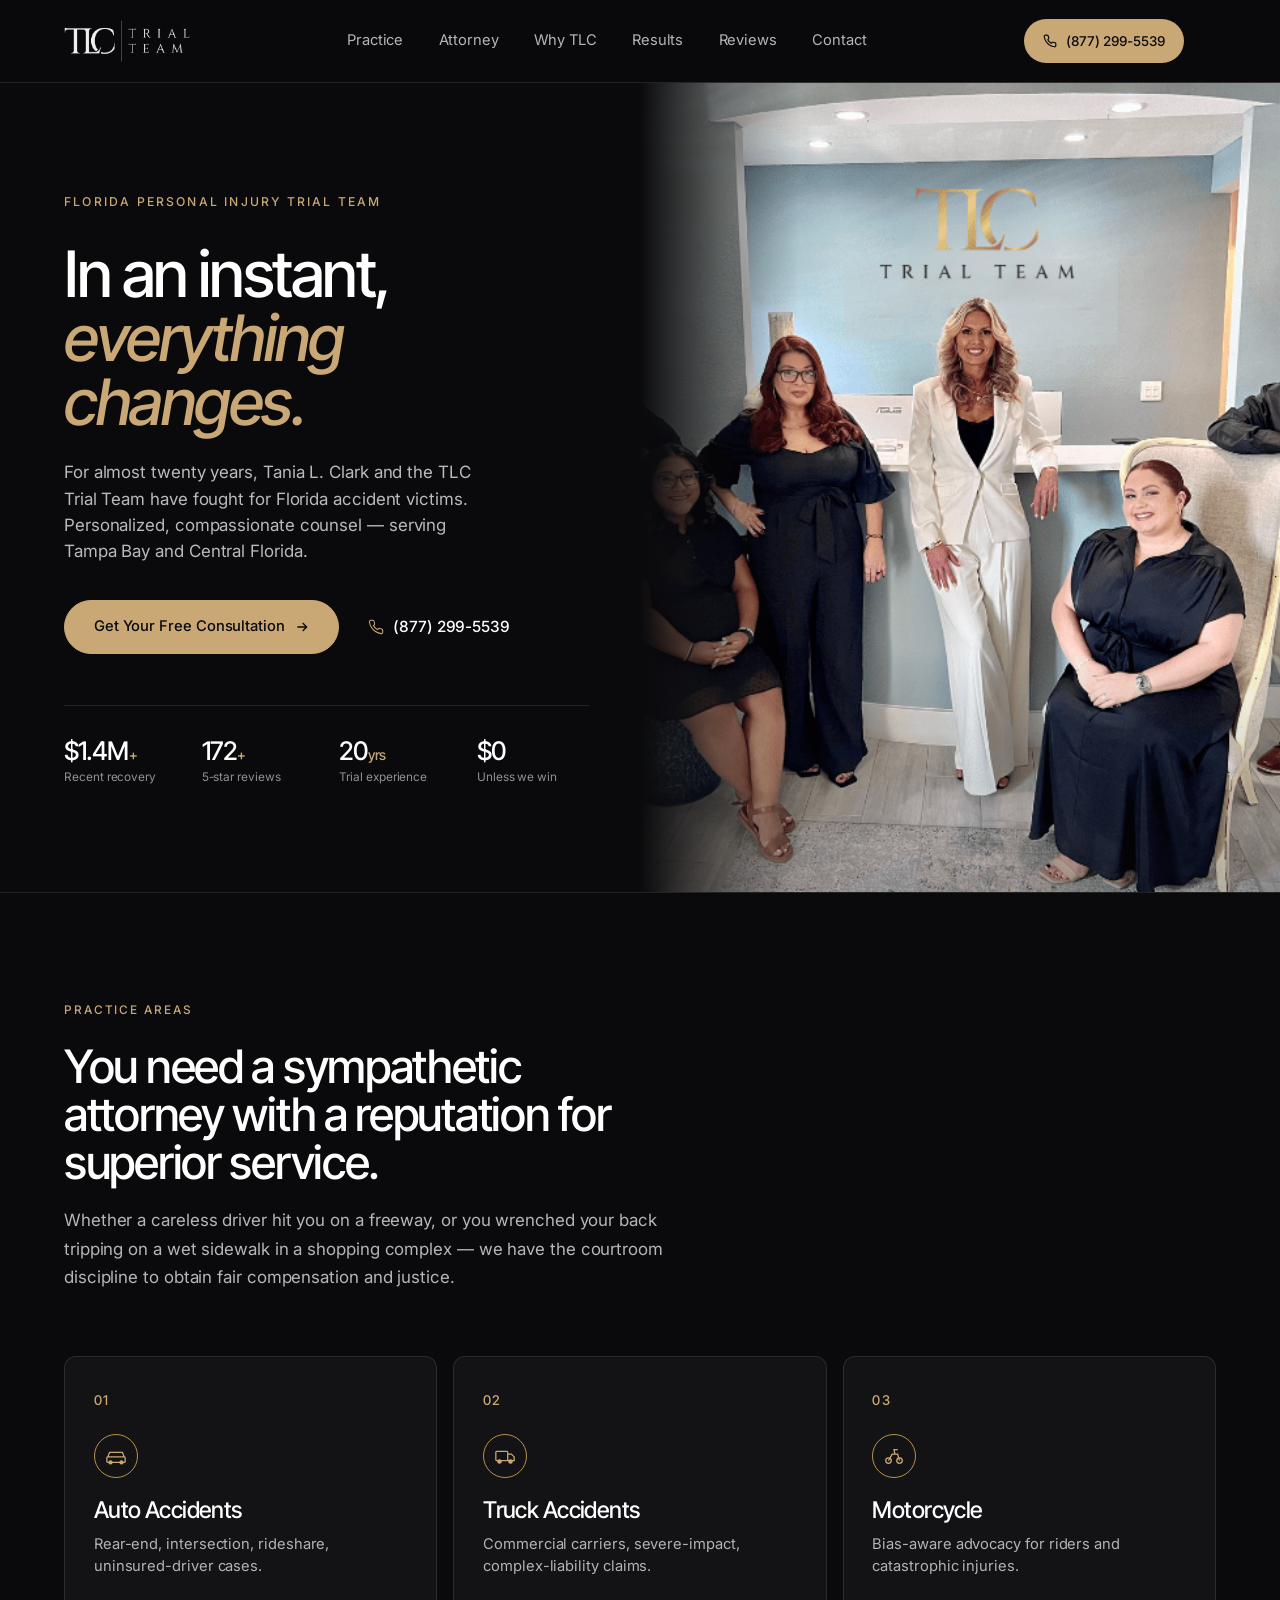
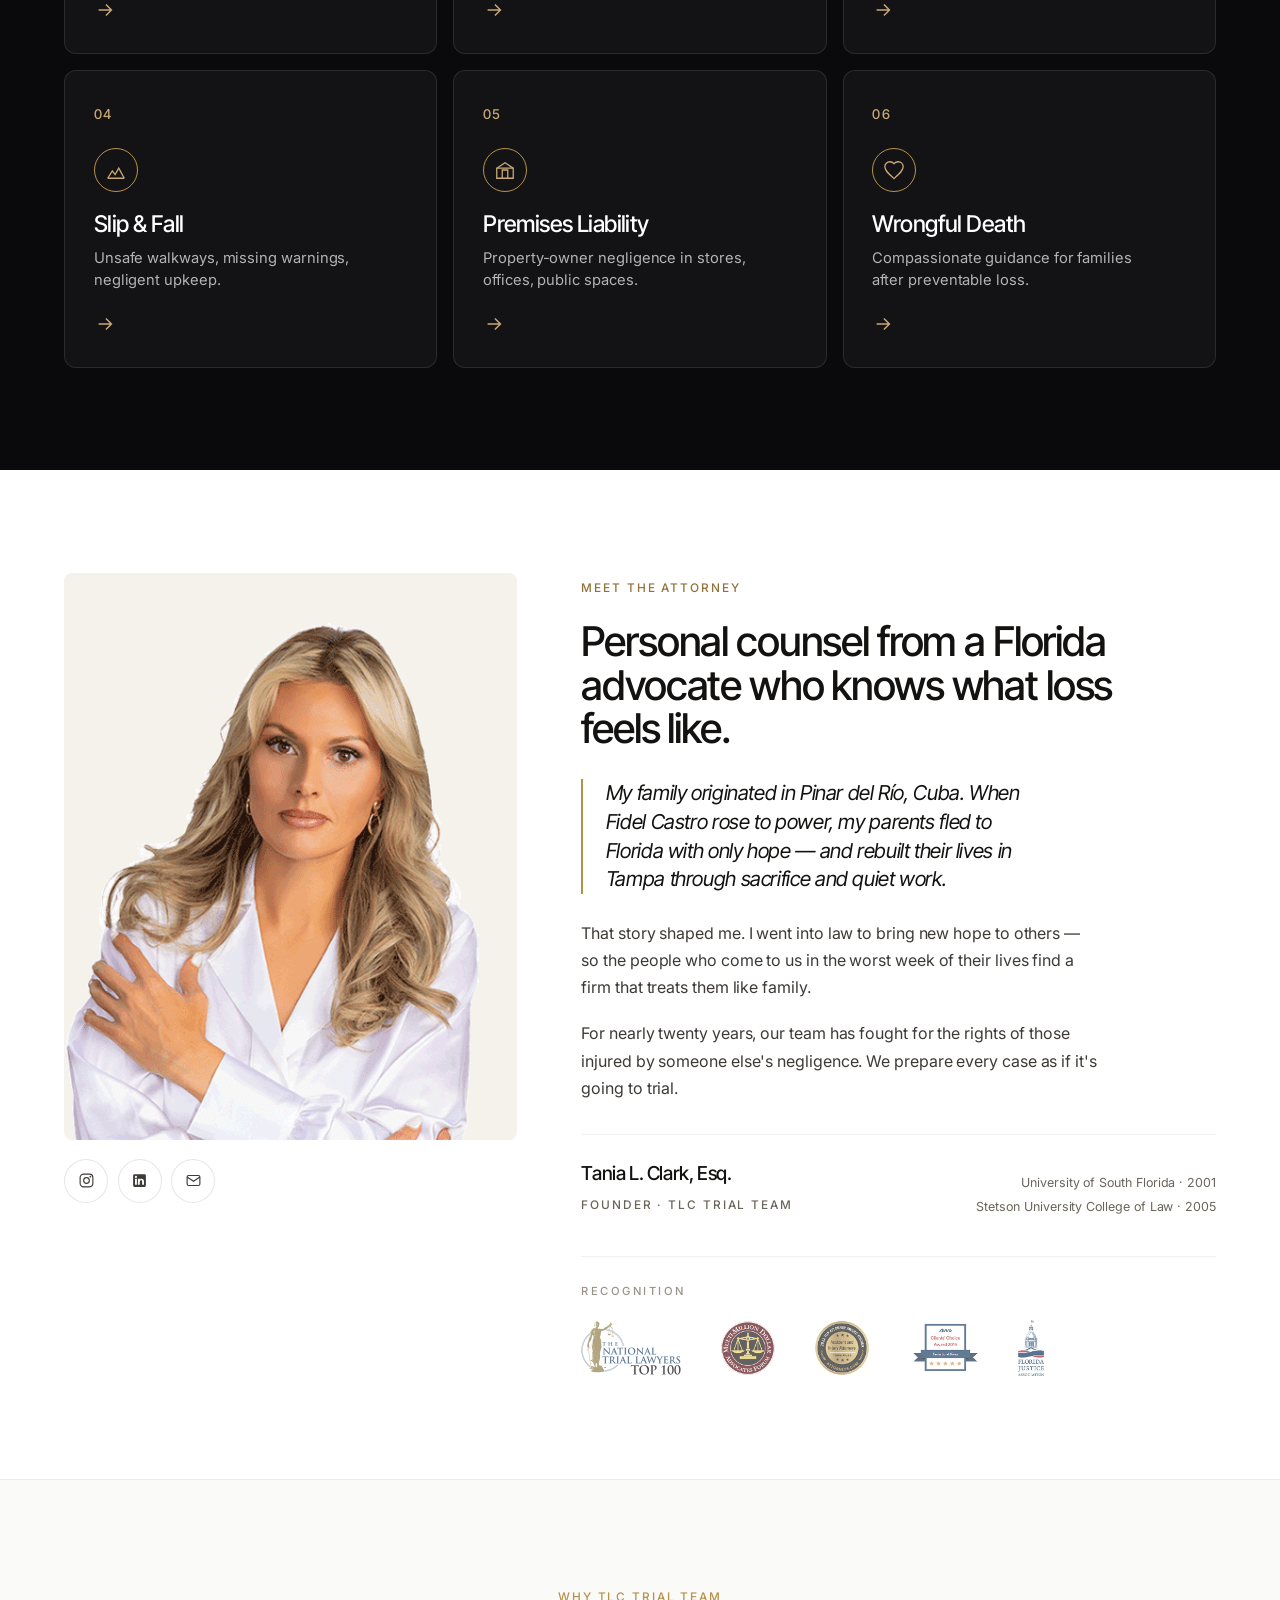
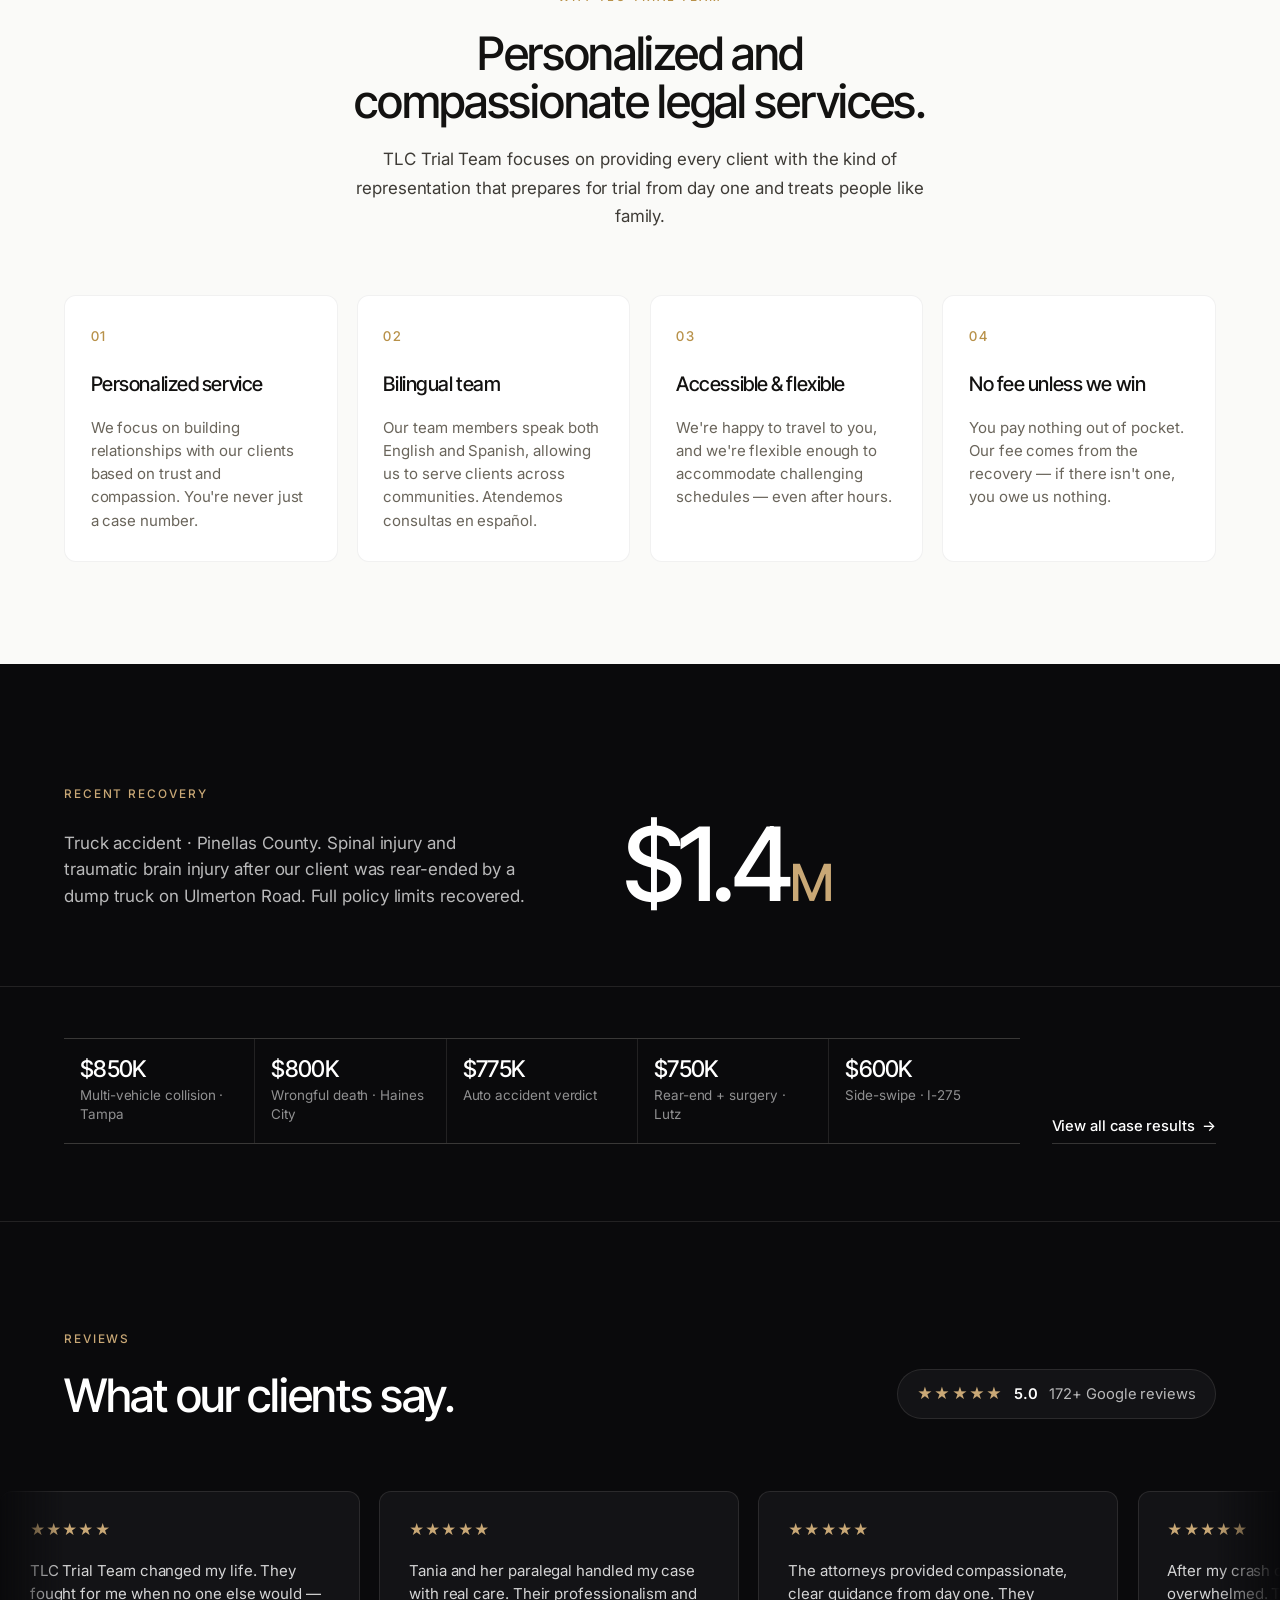
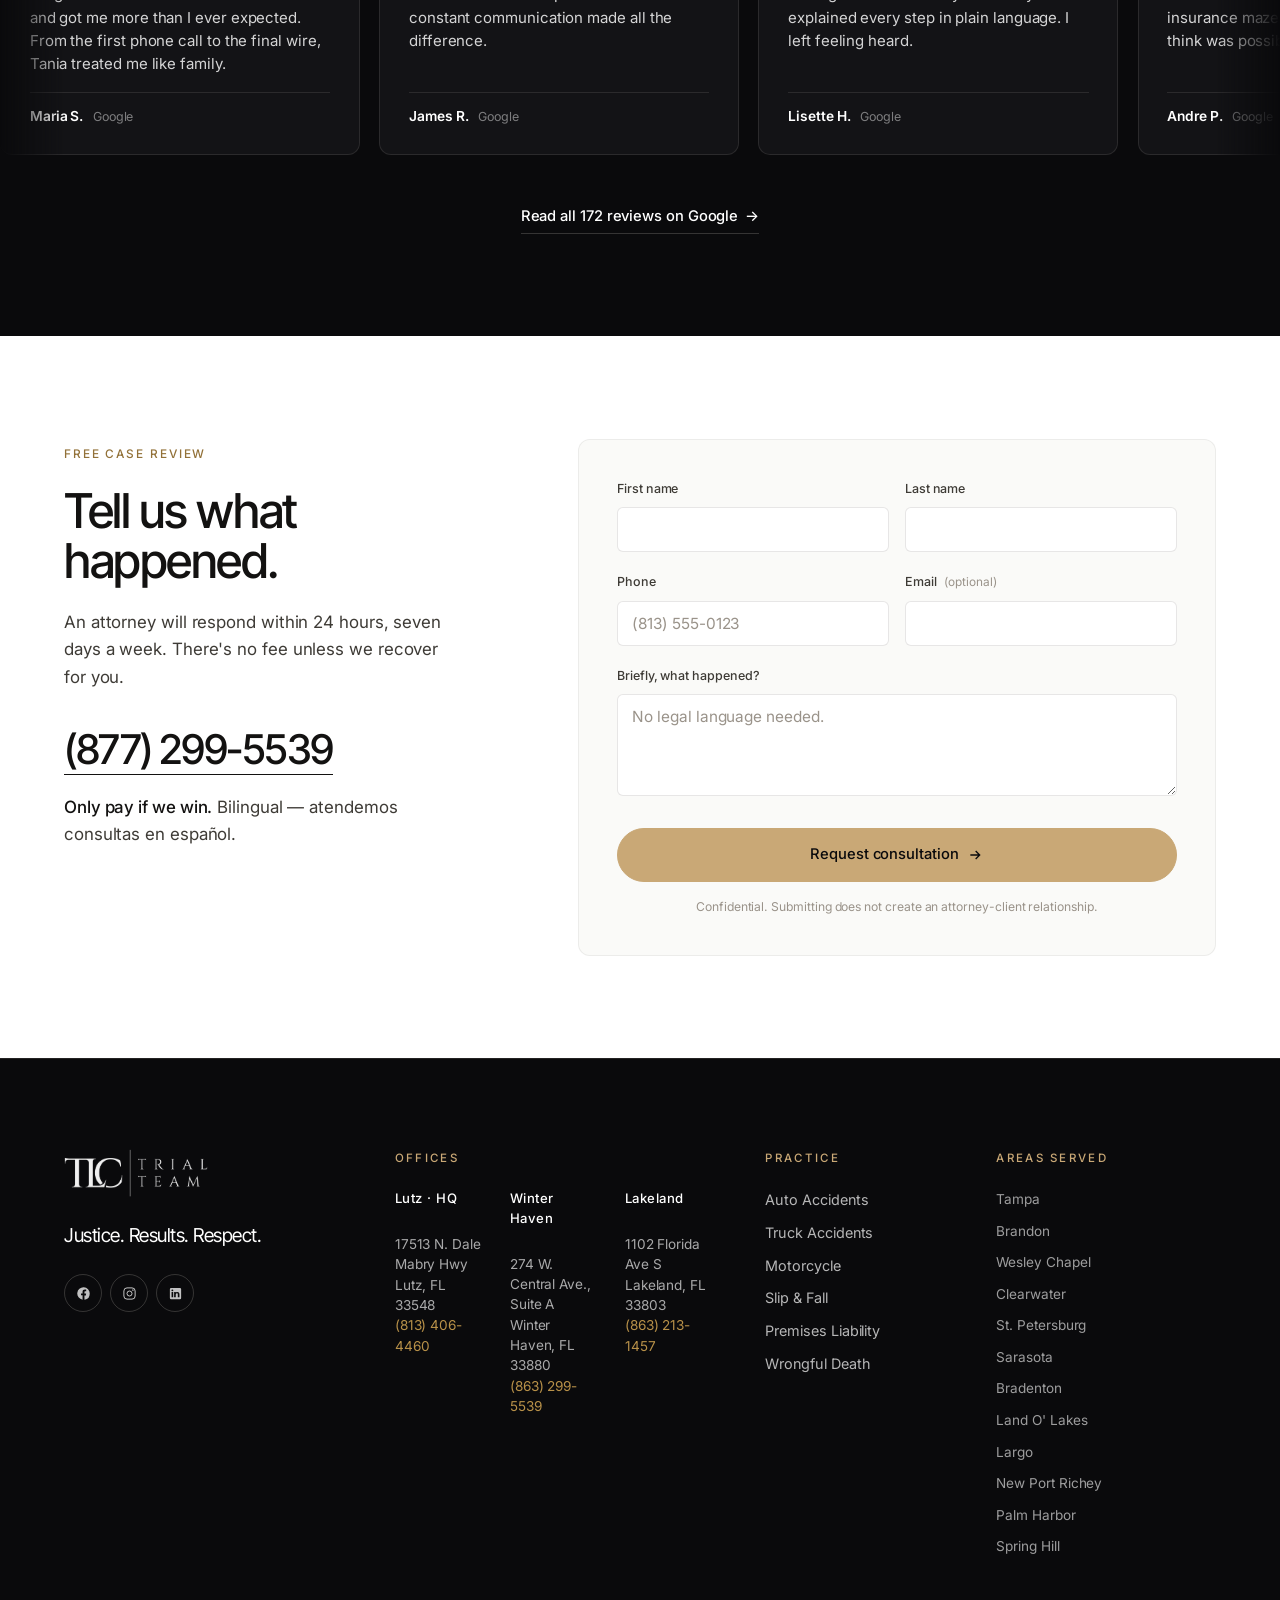
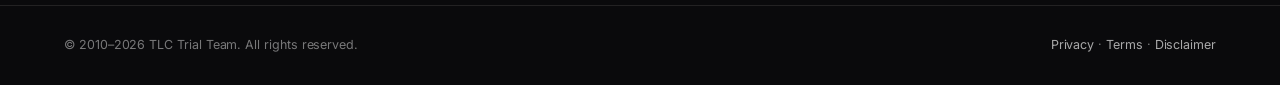
==== index.html @ d5915385 "v22: TLC verbatim copy, new portrait, reordered, white sections, icon-only socials Iteration on v21 " ====
<!DOCTYPE html>
<html lang="en">
<head>
<meta charset="UTF-8">
<meta name="viewport" content="width=device-width, initial-scale=1.0">
<meta name="theme-color" content="#0A0A0C">
<title>TLC Trial Team — Florida Personal Injury Counsel · Tania L. Clark, Esq.</title>
<meta name="description" content="Fighting for Florida accident victims for almost 20 years. Tania L. Clark and the TLC Trial Team — personalized, compassionate counsel. Lutz · Winter Haven · Lakeland. Only pay if we win. (877) 299-5539.">
<link rel="preconnect" href="https://fonts.googleapis.com">
<link rel="preconnect" href="https://fonts.gstatic.com" crossorigin>
<link rel="stylesheet" href="https://fonts.googleapis.com/css2?family=Inter:wght@300;400;500;600;700&family=Inter+Tight:wght@400;500;600;700&display=swap">
<link rel="icon" href="data:image/svg+xml,%3Csvg xmlns='http://www.w3.org/2000/svg' viewBox='0 0 100 100'%3E%3Crect width='100' height='100' fill='%230A0A0C'/%3E%3Ctext x='50' y='66' text-anchor='middle' font-family='Inter Tight, sans-serif' font-size='52' font-weight='600' letter-spacing='-3' fill='%23C9A876'%3ETLC%3C/text%3E%3C/svg%3E">
<link rel="stylesheet" href="assets/css/styles.css?v=22">
</head>
<body>

<!-- ─── HEADER ─── -->
<header class="hdr">
  <div class="wrap hdr-row">
    <a href="#" class="brand" aria-label="TLC Trial Team — home">
      <img src="assets/img/tlc-logo-horz.png" alt="TLC Trial Team">
    </a>
    <nav class="nav" aria-label="Primary">
      <a href="#practice">Practice</a>
      <a href="#attorney">Attorney</a>
      <a href="#why">Why TLC</a>
      <a href="#results">Results</a>
      <a href="#reviews">Reviews</a>
      <a href="#contact">Contact</a>
    </nav>
    <a href="tel:+18772995539" class="hdr-cta">
      <svg viewBox="0 0 24 24" fill="none" stroke="currentColor" stroke-width="2" aria-hidden="true"><path d="M22 16.92v3a2 2 0 01-2.18 2 19.79 19.79 0 01-8.63-3.07 19.5 19.5 0 01-6-6 19.79 19.79 0 01-3.07-8.67A2 2 0 014.11 2h3a2 2 0 012 1.72 12.84 12.84 0 00.7 2.81 2 2 0 01-.45 2.11L8.09 9.91a16 16 0 006 6l1.27-1.27a2 2 0 012.11-.45 12.84 12.84 0 002.81.7A2 2 0 0122 16.92z"/></svg>
      <span>(877) 299-5539</span>
    </a>
    <button class="burger" aria-label="Menu"><span></span></button>
  </div>
</header>

<!-- ─── HERO — TLC's verbatim dramatic opener ─── -->
<section class="hero" aria-label="Introduction">
  <div class="hero-inner">
    <div class="hero-copy">
      <div class="wrap-left">
        <span class="hero-kicker">Florida Personal Injury Trial Team</span>
        <h1>In an instant,<br><span class="accent">everything changes.</span></h1>
        <p class="hero-lede">
          For almost twenty years, Tania L. Clark and the TLC Trial Team have fought for Florida accident victims. Personalized, compassionate counsel — serving Tampa Bay and Central Florida.
        </p>
        <div class="hero-cta">
          <a href="#contact" class="btn btn-gold">
            Get Your Free Consultation
            <svg viewBox="0 0 24 24" fill="none" stroke="currentColor" stroke-width="2" aria-hidden="true"><path d="M5 12h14M13 6l6 6-6 6"/></svg>
          </a>
          <a href="tel:+18772995539" class="btn-phone">
            <svg viewBox="0 0 24 24" fill="none" stroke="currentColor" stroke-width="1.6" aria-hidden="true"><path d="M22 16.92v3a2 2 0 01-2.18 2 19.79 19.79 0 01-8.63-3.07 19.5 19.5 0 01-6-6 19.79 19.79 0 01-3.07-8.67A2 2 0 014.11 2h3a2 2 0 012 1.72 12.84 12.84 0 00.7 2.81 2 2 0 01-.45 2.11L8.09 9.91a16 16 0 006 6l1.27-1.27a2 2 0 012.11-.45 12.84 12.84 0 002.81.7A2 2 0 0122 16.92z"/></svg>
            (877) 299-5539
          </a>
        </div>

        <div class="hero-stats" aria-label="Key metrics">
          <div class="hstat">
            <span class="hstat-fig">$1.4M<em>+</em></span>
            <span class="hstat-label">Recent recovery</span>
          </div>
          <div class="hstat">
            <span class="hstat-fig">172<em>+</em></span>
            <span class="hstat-label">5-star reviews</span>
          </div>
          <div class="hstat">
            <span class="hstat-fig">20<em>yrs</em></span>
            <span class="hstat-label">Trial experience</span>
          </div>
          <div class="hstat">
            <span class="hstat-fig">$0</span>
            <span class="hstat-label">Unless we win</span>
          </div>
        </div>
      </div>
    </div>
    <div class="hero-photo">
      <img src="assets/img/tania-clark.png" alt="The TLC Trial Team at the Lutz office">
    </div>
  </div>
</section>

<!-- ─── PRACTICE — moved up to right after hero ─── -->
<section class="practice" id="practice">
  <div class="wrap">
    <header class="sec-head">
      <span class="kicker">Practice Areas</span>
      <h2>You need a sympathetic attorney with a reputation for superior service.</h2>
      <p>Whether a careless driver hit you on a freeway, or you wrenched your back tripping on a wet sidewalk in a shopping complex — we have the courtroom discipline to obtain fair compensation and justice.</p>
    </header>

    <div class="ptiles">
      <a href="#" class="ptile">
        <span class="ptile-num">01</span>
        <span class="ptile-icon" aria-hidden="true">
          <svg viewBox="0 0 24 24" fill="none" stroke="currentColor" stroke-width="1.4"><path d="M3 13l2-5h14l2 5"/><rect x="2" y="13" width="20" height="6" rx="1"/><circle cx="6" cy="19" r="1.6" fill="currentColor"/><circle cx="18" cy="19" r="1.6" fill="currentColor"/></svg>
        </span>
        <h3>Auto Accidents</h3>
        <p>Rear-end, intersection, rideshare, uninsured-driver cases.</p>
        <span class="ptile-arrow" aria-hidden="true">
          <svg viewBox="0 0 24 24" fill="none" stroke="currentColor" stroke-width="1.6"><path d="M5 12h14M13 6l6 6-6 6"/></svg>
        </span>
      </a>
      <a href="#" class="ptile">
        <span class="ptile-num">02</span>
        <span class="ptile-icon" aria-hidden="true">
          <svg viewBox="0 0 24 24" fill="none" stroke="currentColor" stroke-width="1.4"><rect x="2" y="7" width="13" height="10" rx="1"/><path d="M15 10h4l3 3v4h-7"/><circle cx="6" cy="18" r="1.8" fill="currentColor"/><circle cx="18" cy="18" r="1.8" fill="currentColor"/></svg>
        </span>
        <h3>Truck Accidents</h3>
        <p>Commercial carriers, severe-impact, complex-liability claims.</p>
        <span class="ptile-arrow" aria-hidden="true">
          <svg viewBox="0 0 24 24" fill="none" stroke="currentColor" stroke-width="1.6"><path d="M5 12h14M13 6l6 6-6 6"/></svg>
        </span>
      </a>
      <a href="#" class="ptile">
        <span class="ptile-num">03</span>
        <span class="ptile-icon" aria-hidden="true">
          <svg viewBox="0 0 24 24" fill="none" stroke="currentColor" stroke-width="1.4"><circle cx="6" cy="17" r="3"/><circle cx="18" cy="17" r="3"/><path d="M6 17l4-7h6l2 7M13 10l-1-5h4"/></svg>
        </span>
        <h3>Motorcycle</h3>
        <p>Bias-aware advocacy for riders and catastrophic injuries.</p>
        <span class="ptile-arrow" aria-hidden="true">
          <svg viewBox="0 0 24 24" fill="none" stroke="currentColor" stroke-width="1.6"><path d="M5 12h14M13 6l6 6-6 6"/></svg>
        </span>
      </a>
      <a href="#" class="ptile">
        <span class="ptile-num">04</span>
        <span class="ptile-icon" aria-hidden="true">
          <svg viewBox="0 0 24 24" fill="none" stroke="currentColor" stroke-width="1.4"><path d="M3 21l5-8 3 4 4-7 6 11"/><path d="M3 21h18"/></svg>
        </span>
        <h3>Slip &amp; Fall</h3>
        <p>Unsafe walkways, missing warnings, negligent upkeep.</p>
        <span class="ptile-arrow" aria-hidden="true">
          <svg viewBox="0 0 24 24" fill="none" stroke="currentColor" stroke-width="1.6"><path d="M5 12h14M13 6l6 6-6 6"/></svg>
        </span>
      </a>
      <a href="#" class="ptile">
        <span class="ptile-num">05</span>
        <span class="ptile-icon" aria-hidden="true">
          <svg viewBox="0 0 24 24" fill="none" stroke="currentColor" stroke-width="1.4"><path d="M3 10l9-6 9 6v11H3V10z"/><path d="M9 21V12h6v9M3 10h18"/></svg>
        </span>
        <h3>Premises Liability</h3>
        <p>Property-owner negligence in stores, offices, public spaces.</p>
        <span class="ptile-arrow" aria-hidden="true">
          <svg viewBox="0 0 24 24" fill="none" stroke="currentColor" stroke-width="1.6"><path d="M5 12h14M13 6l6 6-6 6"/></svg>
        </span>
      </a>
      <a href="#" class="ptile">
        <span class="ptile-num">06</span>
        <span class="ptile-icon" aria-hidden="true">
          <svg viewBox="0 0 24 24" fill="none" stroke="currentColor" stroke-width="1.4"><path d="M12 21.35l-1.45-1.32C5.4 15.36 2 12.28 2 8.5 2 5.42 4.42 3 7.5 3c1.74 0 3.41.81 4.5 2.09C13.09 3.81 14.76 3 16.5 3 19.58 3 22 5.42 22 8.5c0 3.78-3.4 6.86-8.55 11.54L12 21.35z"/></svg>
        </span>
        <h3>Wrongful Death</h3>
        <p>Compassionate guidance for families after preventable loss.</p>
        <span class="ptile-arrow" aria-hidden="true">
          <svg viewBox="0 0 24 24" fill="none" stroke="currentColor" stroke-width="1.6"><path d="M5 12h14M13 6l6 6-6 6"/></svg>
        </span>
      </a>
    </div>
  </div>
</section>

<!-- ─── ABOUT ATTORNEY — new portrait + awards + icon-only socials ─── -->
<section class="attorney" id="attorney">
  <div class="wrap attorney-grid">
    <div class="attorney-photo">
      <img src="assets/img/tania-rivas.png" alt="Attorney Tania L. Clark — Founder, TLC Trial Team">
      <div class="attorney-socials">
        <a href="https://www.instagram.com/tlctrialteam/" target="_blank" rel="noopener" aria-label="Tania Clark on Instagram">
          <svg viewBox="0 0 24 24" fill="none" stroke="currentColor" stroke-width="1.6"><rect x="3" y="3" width="18" height="18" rx="5"/><circle cx="12" cy="12" r="4"/><circle cx="17.5" cy="6.5" r="0.5" fill="currentColor"/></svg>
        </a>
        <a href="https://www.linkedin.com/in/taniarivas" target="_blank" rel="noopener" aria-label="Tania Clark on LinkedIn">
          <svg viewBox="0 0 24 24" fill="currentColor"><path d="M19 3H5a2 2 0 00-2 2v14a2 2 0 002 2h14a2 2 0 002-2V5a2 2 0 00-2-2zM8.3 18H5.7v-8.5h2.6V18zM7 8.4a1.5 1.5 0 110-3 1.5 1.5 0 010 3zM18.3 18h-2.6v-4.5c0-1.1-.4-1.8-1.4-1.8s-1.5.6-1.8 1.3c-.1.2-.1.5-.1.8V18H9.8s.04-7.7 0-8.5h2.6v1.2c.4-.5 1-1.3 2.6-1.3 1.9 0 3.3 1.2 3.3 3.9V18z"/></svg>
        </a>
        <a href="mailto:tania@tlctrialteam.com" aria-label="Email Tania Clark">
          <svg viewBox="0 0 24 24" fill="none" stroke="currentColor" stroke-width="1.6"><rect x="3" y="5" width="18" height="14" rx="2"/><path d="M3 7l9 6 9-6"/></svg>
        </a>
      </div>
    </div>

    <div class="attorney-body">
      <span class="kicker">Meet the Attorney</span>
      <h2>Personal counsel from a Florida advocate who knows what loss feels like.</h2>

      <blockquote class="attorney-quote">
        My family originated in Pinar del Río, Cuba. When Fidel Castro rose to power, my parents fled to Florida with only hope — and rebuilt their lives in Tampa through sacrifice and quiet work.
      </blockquote>

      <p>That story shaped me. I went into law to bring new hope to others — so the people who come to us in the worst week of their lives find a firm that treats them like family.</p>

      <p>For nearly twenty years, our team has fought for the rights of those injured by someone else's negligence. We prepare every case as if it's going to trial.</p>

      <div class="attorney-sig">
        <div>
          <span class="sig-name">Tania L. Clark, Esq.</span>
          <span class="sig-role">Founder · TLC Trial Team</span>
        </div>
        <div class="sig-meta">
          <span>University of South Florida · 2001</span>
          <span>Stetson University College of Law · 2005</span>
        </div>
      </div>

      <div class="attorney-awards" aria-label="Recognition">
        <span class="awards-label">Recognition</span>
        <div class="awards-row">
          <img src="assets/img/badge-ntl.png" alt="National Trial Lawyers Top 100">
          <img src="assets/img/badge-multimillion.png" alt="Multi-Million Dollar Advocates Forum">
          <img src="assets/img/badge-top-attorney.png" alt="Top Attorney 2022">
          <img src="assets/img/badge-avvo.jpg" alt="Avvo Clients' Choice">
          <img src="assets/img/badge-fl-justice.jpg" alt="Florida Justice Association">
        </div>
      </div>
    </div>
  </div>
</section>

<!-- ─── WHY TLC — value section, no photo ─── -->
<section class="why" id="why">
  <div class="wrap">
    <header class="sec-head sec-head--center">
      <span class="kicker">Why TLC Trial Team</span>
      <h2>Personalized and compassionate legal services.</h2>
      <p>TLC Trial Team focuses on providing every client with the kind of representation that prepares for trial from day one and treats people like family.</p>
    </header>

    <div class="why-grid">
      <article class="why-card">
        <span class="why-num">01</span>
        <h3>Personalized service</h3>
        <p>We focus on building relationships with our clients based on trust and compassion. You're never just a case number.</p>
      </article>
      <article class="why-card">
        <span class="why-num">02</span>
        <h3>Bilingual team</h3>
        <p>Our team members speak both English and Spanish, allowing us to serve clients across communities. Atendemos consultas en español.</p>
      </article>
      <article class="why-card">
        <span class="why-num">03</span>
        <h3>Accessible &amp; flexible</h3>
        <p>We're happy to travel to you, and we're flexible enough to accommodate challenging schedules — even after hours.</p>
      </article>
      <article class="why-card">
        <span class="why-num">04</span>
        <h3>No fee unless we win</h3>
        <p>You pay nothing out of pocket. Our fee comes from the recovery — if there isn't one, you owe us nothing.</p>
      </article>
    </div>
  </div>
</section>

<!-- ─── RECENT RECOVERY — moved below value sections ─── -->
<section class="bigresult" id="results">
  <div class="wrap bigresult-grid">
    <div class="br-left">
      <span class="kicker">Recent Recovery</span>
      <p class="br-case">Truck accident · Pinellas County. Spinal injury and traumatic brain injury after our client was rear-ended by a dump truck on Ulmerton Road. Full policy limits recovered.</p>
    </div>
    <div class="br-fig-wrap">
      <span class="br-fig">$1.4<em>M</em></span>
    </div>
  </div>

  <div class="wrap bigresult-foot">
    <ol class="bigresult-ledger" aria-label="Additional recoveries">
      <li><span class="bl-amt">$850K</span><span class="bl-case">Multi-vehicle collision · Tampa</span></li>
      <li><span class="bl-amt">$800K</span><span class="bl-case">Wrongful death · Haines City</span></li>
      <li><span class="bl-amt">$775K</span><span class="bl-case">Auto accident verdict</span></li>
      <li><span class="bl-amt">$750K</span><span class="bl-case">Rear-end + surgery · Lutz</span></li>
      <li><span class="bl-amt">$600K</span><span class="bl-case">Side-swipe · I-275</span></li>
    </ol>
    <a href="#" class="btn-text">View all case results <span aria-hidden="true">→</span></a>
  </div>
</section>

<!-- ─── REVIEWS — auto-scrolling carousel ─── -->
<section class="reviews" id="reviews">
  <div class="wrap reviews-head">
    <div>
      <span class="kicker">Reviews</span>
      <h2>What our clients say.</h2>
    </div>
    <div class="rev-summary">
      <span class="rev-stars">★★★★★</span>
      <span class="rev-summary-num"><b>5.0</b></span>
      <span class="rev-summary-meta">172+ Google reviews</span>
    </div>
  </div>

  <div class="rev-marquee" aria-label="Client reviews">
    <div class="rev-track">
      <article class="rcard">
        <span class="rev-stars">★★★★★</span>
        <p>TLC Trial Team changed my life. They fought for me when no one else would — and got me more than I ever expected. From the first phone call to the final wire, Tania treated me like family.</p>
        <footer><span class="rcard-name">Maria S.</span><span class="rcard-src">Google</span></footer>
      </article>
      <article class="rcard">
        <span class="rev-stars">★★★★★</span>
        <p>Tania and her paralegal handled my case with real care. Their professionalism and constant communication made all the difference.</p>
        <footer><span class="rcard-name">James R.</span><span class="rcard-src">Google</span></footer>
      </article>
      <article class="rcard">
        <span class="rev-stars">★★★★★</span>
        <p>The attorneys provided compassionate, clear guidance from day one. They explained every step in plain language. I left feeling heard.</p>
        <footer><span class="rcard-name">Lisette H.</span><span class="rcard-src">Google</span></footer>
      </article>
      <article class="rcard">
        <span class="rev-stars">★★★★★</span>
        <p>After my crash on I-275, I was overwhelmed. The TLC team handled the insurance maze and got a result I didn't think was possible.</p>
        <footer><span class="rcard-name">Andre P.</span><span class="rcard-src">Google</span></footer>
      </article>
      <article class="rcard">
        <span class="rev-stars">★★★★★</span>
        <p>Bilingual staff was a relief for my parents. Tania herself called us in Spanish to walk through the settlement. Five stars without hesitation.</p>
        <footer><span class="rcard-name">Esmeralda P.</span><span class="rcard-src">Google</span></footer>
      </article>
      <article class="rcard">
        <span class="rev-stars">★★★★★</span>
        <p>I never felt like simply another file number. Tania and the team transformed a terrifying situation into a process I could navigate with confidence.</p>
        <footer><span class="rcard-name">Rosa M.</span><span class="rcard-src">Google</span></footer>
      </article>
      <!-- Duplicates for seamless loop -->
      <article class="rcard" aria-hidden="true">
        <span class="rev-stars">★★★★★</span>
        <p>TLC Trial Team changed my life. They fought for me when no one else would — and got me more than I ever expected. From the first phone call to the final wire, Tania treated me like family.</p>
        <footer><span class="rcard-name">Maria S.</span><span class="rcard-src">Google</span></footer>
      </article>
      <article class="rcard" aria-hidden="true">
        <span class="rev-stars">★★★★★</span>
        <p>Tania and her paralegal handled my case with real care. Their professionalism and constant communication made all the difference.</p>
        <footer><span class="rcard-name">James R.</span><span class="rcard-src">Google</span></footer>
      </article>
      <article class="rcard" aria-hidden="true">
        <span class="rev-stars">★★★★★</span>
        <p>The attorneys provided compassionate, clear guidance from day one. They explained every step in plain language. I left feeling heard.</p>
        <footer><span class="rcard-name">Lisette H.</span><span class="rcard-src">Google</span></footer>
      </article>
      <article class="rcard" aria-hidden="true">
        <span class="rev-stars">★★★★★</span>
        <p>After my crash on I-275, I was overwhelmed. The TLC team handled the insurance maze and got a result I didn't think was possible.</p>
        <footer><span class="rcard-name">Andre P.</span><span class="rcard-src">Google</span></footer>
      </article>
    </div>
  </div>

  <div class="wrap reviews-foot">
    <a href="https://www.google.com/search?q=TLC+Trial+Team+Lutz+reviews" target="_blank" rel="noopener" class="btn-text">Read all 172 reviews on Google <span aria-hidden="true">→</span></a>
  </div>
</section>

<!-- ─── CONTACT — free case review ─── -->
<section class="contact" id="contact">
  <div class="wrap contact-grid">
    <div class="contact-copy">
      <span class="kicker">Free case review</span>
      <h2>Tell us what happened.</h2>
      <p>An attorney will respond within 24 hours, seven days a week. There's no fee unless we recover for you.</p>
      <a href="tel:+18772995539" class="contact-phone">(877) 299-5539</a>
      <p class="contact-sub"><strong>Only pay if we win.</strong> Bilingual — atendemos consultas en español.</p>
    </div>

    <form class="form" novalidate>
      <div class="form-row">
        <label><span>First name</span><input type="text" required></label>
        <label><span>Last name</span><input type="text" required></label>
      </div>
      <div class="form-row">
        <label><span>Phone</span><input type="tel" required placeholder="(813) 555-0123"></label>
        <label><span>Email <em>(optional)</em></span><input type="email"></label>
      </div>
      <label><span>Briefly, what happened?</span><textarea rows="4" placeholder="No legal language needed."></textarea></label>
      <button type="button" class="btn btn-gold btn-block">
        Request consultation
        <svg viewBox="0 0 24 24" fill="none" stroke="currentColor" stroke-width="2" aria-hidden="true"><path d="M5 12h14M13 6l6 6-6 6"/></svg>
      </button>
      <p class="form-fine">Confidential. Submitting does not create an attorney-client relationship.</p>
    </form>
  </div>
</section>

<!-- ─── FOOTER ─── -->
<footer class="ftr">
  <div class="wrap ftr-grid">
    <div class="ftr-brand">
      <a href="#" class="brand"><img src="assets/img/tlc-logo-horz.png" alt="TLC Trial Team"></a>
      <p class="ftr-tag">Justice. Results. Respect.</p>
      <div class="ftr-social">
        <a href="https://www.facebook.com/TLCtrialteamLakeland/" target="_blank" rel="noopener" aria-label="Facebook">
          <svg viewBox="0 0 24 24" fill="currentColor"><path d="M22 12a10 10 0 10-11.5 9.9v-7H8v-3h2.5V9.5C10.5 7 12 5.7 14.2 5.7c1 0 2.1.2 2.1.2v2.4h-1.2c-1.2 0-1.6.7-1.6 1.5V12h2.7l-.4 3h-2.3v7A10 10 0 0022 12z"/></svg>
        </a>
        <a href="https://www.instagram.com/tlctrialteam/" target="_blank" rel="noopener" aria-label="Instagram">
          <svg viewBox="0 0 24 24" fill="none" stroke="currentColor" stroke-width="1.6"><rect x="3" y="3" width="18" height="18" rx="5"/><circle cx="12" cy="12" r="4"/><circle cx="17.5" cy="6.5" r="0.5" fill="currentColor"/></svg>
        </a>
        <a href="https://www.linkedin.com/in/taniarivas" target="_blank" rel="noopener" aria-label="LinkedIn">
          <svg viewBox="0 0 24 24" fill="currentColor"><path d="M19 3H5a2 2 0 00-2 2v14a2 2 0 002 2h14a2 2 0 002-2V5a2 2 0 00-2-2zM8.3 18H5.7v-8.5h2.6V18zM7 8.4a1.5 1.5 0 110-3 1.5 1.5 0 010 3zM18.3 18h-2.6v-4.5c0-1.1-.4-1.8-1.4-1.8s-1.5.6-1.8 1.3c-.1.2-.1.5-.1.8V18H9.8s.04-7.7 0-8.5h2.6v1.2c.4-.5 1-1.3 2.6-1.3 1.9 0 3.3 1.2 3.3 3.9V18z"/></svg>
        </a>
      </div>
    </div>

    <div class="ftr-col">
      <h5>Offices</h5>
      <div class="ftr-offices">
        <p><strong>Lutz · HQ</strong><br>17513 N. Dale Mabry Hwy<br>Lutz, FL 33548<br><a href="tel:+18134064460">(813) 406-4460</a></p>
        <p><strong>Winter Haven</strong><br>274 W. Central Ave., Suite A<br>Winter Haven, FL 33880<br><a href="tel:+18632995539">(863) 299-5539</a></p>
        <p><strong>Lakeland</strong><br>1102 Florida Ave S<br>Lakeland, FL 33803<br><a href="tel:+18632131457">(863) 213-1457</a></p>
      </div>
    </div>

    <div class="ftr-col">
      <h5>Practice</h5>
      <ul>
        <li><a href="#">Auto Accidents</a></li>
        <li><a href="#">Truck Accidents</a></li>
        <li><a href="#">Motorcycle</a></li>
        <li><a href="#">Slip &amp; Fall</a></li>
        <li><a href="#">Premises Liability</a></li>
        <li><a href="#">Wrongful Death</a></li>
      </ul>
    </div>

    <div class="ftr-col">
      <h5>Areas Served</h5>
      <ul class="ftr-areas">
        <li>Tampa</li>
        <li>Brandon</li>
        <li>Wesley Chapel</li>
        <li>Clearwater</li>
        <li>St. Petersburg</li>
        <li>Sarasota</li>
        <li>Bradenton</li>
        <li>Land O' Lakes</li>
        <li>Largo</li>
        <li>New Port Richey</li>
        <li>Palm Harbor</li>
        <li>Spring Hill</li>
      </ul>
    </div>
  </div>

  <div class="wrap ftr-meta">
    <span>© 2010–2026 TLC Trial Team. All rights reserved.</span>
    <span><a href="#">Privacy</a> · <a href="#">Terms</a> · <a href="#">Disclaimer</a></span>
  </div>
</footer>

<script src="assets/js/main.js?v=22"></script>
</body>
</html>
---- assets/css/styles.css ----
/* ─────────────────────────────────────────────────────────────
   TLC TRIAL TEAM — V22
   White (not cream) light sections · TLC verbatim copy ·
   Reordered: Hero → Practice → Attorney → Why TLC → Results → Reviews
   Attorney: new rivas portrait + awards + icon-only socials
   ───────────────────────────────────────────────────────────── */

:root {
  /* Dark */
  --dark:     #0A0A0C;
  --dark-2:   #131316;
  --dark-3:   #1C1C20;
  --dark-line: rgba(247, 242, 232, 0.10);
  --dark-line-2: rgba(247, 242, 232, 0.18);

  /* Light surfaces — WHITE now, not cream */
  --white:    #FFFFFF;
  --offwhite: #FAFAF8;
  --paper:    #F5F2EC;        /* used only for form bg as subtle contrast */

  /* Ink */
  --ink:     #131211;
  --ink-2:   #3E3B36;
  --ink-3:   #6A655B;
  --mute:    #9A938A;
  --line:    rgba(19, 18, 17, 0.10);
  --line-2:  rgba(19, 18, 17, 0.18);
  --line-soft: rgba(19, 18, 17, 0.06);

  /* Gold */
  --gold:    #C9A876;
  --gold-2:  #B89149;
  --gold-deep: #927138;
  --gold-soft: rgba(201, 168, 118, 0.14);

  /* Type */
  --sans:    'Inter', -apple-system, BlinkMacSystemFont, 'Segoe UI', Helvetica, Arial, sans-serif;
  --display: 'Inter Tight', 'Inter', -apple-system, BlinkMacSystemFont, sans-serif;

  /* Scale */
  --t-mega:    clamp(3.5rem, 8vw, 7.5rem);
  --t-display: clamp(2.6rem, 5vw, 4.6rem);
  --t-h2:      clamp(2rem, 3.6vw, 3rem);
  --t-h3:      clamp(1.3rem, 1.7vw, 1.5rem);
  --t-body-lg: clamp(1.06rem, 1.15vw, 1.18rem);
  --t-body:    1rem;

  /* Spacing */
  --pad-x:    clamp(1.5rem, 5vw, 5rem);
  --section:  clamp(5rem, 8vw, 8rem);
  --max:      1320px;

  /* Motion */
  --ease:     cubic-bezier(0.16, 1, 0.3, 1);
  --d1:       200ms;
  --d2:       340ms;
}

/* ──────────────────────────────────────────────────────
   RESET + BASE
   ────────────────────────────────────────────────────── */

*, *::before, *::after { box-sizing: border-box; }
* { margin: 0; padding: 0; }

html { -webkit-text-size-adjust: 100%; scroll-behavior: smooth; scroll-padding-top: 88px; }

body {
  font-family: var(--sans);
  font-weight: 400;
  font-size: var(--t-body);
  line-height: 1.7;
  color: var(--ink-2);
  background: var(--dark);
  -webkit-font-smoothing: antialiased;
  -moz-osx-font-smoothing: grayscale;
  text-rendering: optimizeLegibility;
  overflow-x: hidden;
  letter-spacing: -0.005em;
}

img, svg { display: block; max-width: 100%; }
a { color: inherit; text-decoration: none; transition: color var(--d1) var(--ease); }
button { font: inherit; color: inherit; background: none; border: 0; cursor: pointer; }
ul, ol { list-style: none; }
address { font-style: normal; }
:focus-visible { outline: 2px solid var(--gold); outline-offset: 4px; border-radius: 2px; }

.wrap {
  width: 100%;
  max-width: var(--max);
  margin: 0 auto;
  padding-left: var(--pad-x);
  padding-right: var(--pad-x);
}

/* ──────────────────────────────────────────────────────
   TYPE
   ────────────────────────────────────────────────────── */

h1, h2, h3, h4 {
  font-family: var(--display);
  font-weight: 500;
  color: var(--ink);
  letter-spacing: -0.03em;
  line-height: 1.02;
}
h2 { font-size: var(--t-h2); letter-spacing: -0.028em; line-height: 1.04; }
h3 { font-size: var(--t-h3); font-weight: 500; letter-spacing: -0.02em; line-height: 1.15; }
p { color: var(--ink-2); line-height: 1.7; letter-spacing: -0.005em; }

.kicker {
  display: inline-block;
  font-family: var(--sans);
  font-size: 0.74rem;
  font-weight: 500;
  letter-spacing: 0.16em;
  text-transform: uppercase;
  color: var(--gold-2);
  margin-bottom: 1.4rem;
}

.sec-head {
  max-width: 60ch;
  margin-bottom: clamp(3rem, 5vw, 4.5rem);
}
.sec-head h2 { margin-bottom: 1.2rem; max-width: 24ch; }
.sec-head p { font-size: var(--t-body-lg); color: var(--ink-2); max-width: 56ch; }
.sec-head--center { text-align: center; max-width: 60ch; margin-left: auto; margin-right: auto; }
.sec-head--center h2 { max-width: 22ch; margin-left: auto; margin-right: auto; }
.sec-head--center p { margin-left: auto; margin-right: auto; }

.accent { color: var(--gold); }

/* ──────────────────────────────────────────────────────
   BUTTONS
   ────────────────────────────────────────────────────── */

.btn {
  display: inline-flex;
  align-items: center;
  justify-content: center;
  gap: 0.55rem;
  height: 54px;
  padding: 0 1.8rem;
  border-radius: 999px;
  font-family: var(--sans);
  font-size: 0.92rem;
  font-weight: 500;
  letter-spacing: -0.005em;
  white-space: nowrap;
  border: 1px solid transparent;
  cursor: pointer;
  transition: all var(--d2) var(--ease);
}
.btn svg { width: 16px; height: 16px; transition: transform var(--d2) var(--ease); }
.btn:hover svg { transform: translateX(3px); }
.btn-gold { background: var(--gold); color: var(--dark); border-color: var(--gold); }
.btn-gold:hover { background: var(--gold-2); border-color: var(--gold-2); }
.btn-block { width: 100%; }

.btn-phone {
  display: inline-flex;
  align-items: center;
  gap: 0.55rem;
  font-family: var(--sans);
  font-size: 0.96rem;
  font-weight: 500;
  color: var(--white);
  padding: 0.4rem 0;
  transition: color var(--d1) var(--ease);
}
.btn-phone svg { width: 16px; height: 16px; color: var(--gold); }
.btn-phone:hover { color: var(--gold); }

.btn-text {
  display: inline-flex;
  align-items: center;
  gap: 0.45rem;
  font-family: var(--sans);
  font-size: 0.92rem;
  font-weight: 500;
  color: var(--ink);
  padding-bottom: 4px;
  border-bottom: 1px solid var(--line-2);
  transition: all var(--d2) var(--ease);
}
.btn-text span { transition: transform var(--d2) var(--ease); }
.btn-text:hover { border-bottom-color: var(--ink); }
.btn-text:hover span { transform: translateX(3px); }

/* ──────────────────────────────────────────────────────
   HEADER
   ────────────────────────────────────────────────────── */

.hdr {
  position: fixed;
  top: 0; left: 0; right: 0;
  z-index: 50;
  background: rgba(10, 10, 12, 0.78);
  backdrop-filter: saturate(180%) blur(14px);
  -webkit-backdrop-filter: saturate(180%) blur(14px);
  border-bottom: 1px solid var(--dark-line);
}
.hdr-row {
  display: grid;
  grid-template-columns: auto 1fr auto auto;
  align-items: center;
  gap: 2rem;
  height: 82px;
}
.brand { display: flex; align-items: center; flex-shrink: 0; }
.brand img {
  height: 42px;
  width: auto;
  filter: brightness(0) invert(1) opacity(0.94);
}
.nav {
  display: flex;
  justify-content: center;
  gap: 2.2rem;
  font-family: var(--sans);
  font-size: 0.92rem;
  font-weight: 400;
  letter-spacing: -0.005em;
  color: rgba(255, 255, 255, 0.7);
}
.nav a { position: relative; padding: 0.4rem 0; transition: color var(--d1) var(--ease); }
.nav a:hover { color: var(--white); }

.hdr-cta {
  display: inline-flex;
  align-items: center;
  gap: 0.55rem;
  height: 44px;
  padding: 0 1.2rem;
  background: var(--gold);
  color: var(--dark);
  border-radius: 999px;
  font-family: var(--sans);
  font-size: 0.84rem;
  font-weight: 500;
  transition: all var(--d2) var(--ease);
}
.hdr-cta:hover { background: var(--gold-2); }
.hdr-cta svg { width: 14px; height: 14px; }

.burger {
  display: none;
  width: 44px; height: 44px;
  align-items: center; justify-content: center;
  border: 1px solid var(--dark-line-2);
  border-radius: 999px;
}
.burger span,
.burger span::before,
.burger span::after {
  content: "";
  display: block;
  width: 16px; height: 1.5px;
  background: var(--white);
  position: relative;
}
.burger span::before { position: absolute; left: 0; top: -5px; }
.burger span::after  { position: absolute; left: 0; top: 5px; }

@media (max-width: 1080px) {
  .hdr-row { grid-template-columns: auto 1fr auto; }
  .nav { display: none; }
}
@media (max-width: 720px) {
  .hdr-cta span { display: none; }
  .hdr-cta { width: 44px; padding: 0; justify-content: center; }
  .burger { display: flex; }
}

/* ──────────────────────────────────────────────────────
   HERO
   ────────────────────────────────────────────────────── */

.hero {
  position: relative;
  background: var(--dark);
  color: var(--white);
  padding-top: 82px;
  overflow: hidden;
}
.hero-inner {
  display: grid;
  grid-template-columns: 1fr 1fr;
  align-items: stretch;
  min-height: clamp(660px, 90vh, 880px);
}
@media (max-width: 980px) { .hero-inner { grid-template-columns: 1fr; min-height: auto; } }

.hero-copy {
  display: flex;
  align-items: center;
  padding: clamp(3rem, 6vw, 6rem) 0;
  position: relative;
  z-index: 2;
}
.wrap-left {
  width: 100%;
  max-width: calc(var(--max) / 2);
  margin-left: auto;
  padding-left: var(--pad-x);
  padding-right: clamp(2rem, 4vw, 4rem);
}
@media (max-width: 980px) {
  .wrap-left { max-width: var(--max); margin: 0 auto; padding-right: var(--pad-x); }
}

.hero-kicker {
  display: inline-block;
  font-family: var(--sans);
  font-size: 0.76rem;
  font-weight: 500;
  letter-spacing: 0.18em;
  text-transform: uppercase;
  color: var(--gold);
  margin-bottom: 1.8rem;
}

.hero h1 {
  font-family: var(--display);
  font-weight: 500;
  font-size: var(--t-display);
  line-height: 1.0;
  letter-spacing: -0.038em;
  color: var(--white);
  margin-bottom: 1.6rem;
}
.hero h1 .accent { color: var(--gold); display: block; font-style: italic; }

.hero-lede {
  font-family: var(--sans);
  font-size: var(--t-body-lg);
  font-weight: 400;
  line-height: 1.55;
  color: rgba(255, 255, 255, 0.72);
  margin-bottom: 2.2rem;
  max-width: 38ch;
}

.hero-cta {
  display: flex;
  flex-wrap: wrap;
  align-items: center;
  gap: 1.8rem;
  margin-bottom: 3.2rem;
}

.hero-stats {
  display: grid;
  grid-template-columns: repeat(4, 1fr);
  gap: 1.6rem;
  padding-top: 2rem;
  border-top: 1px solid var(--dark-line);
  max-width: 540px;
}
@media (max-width: 540px) { .hero-stats { grid-template-columns: repeat(2, 1fr); gap: 1.4rem 1rem; } }

.hstat { display: flex; flex-direction: column; gap: 0.2rem; }
.hstat-fig {
  font-family: var(--display);
  font-weight: 500;
  font-size: clamp(1.5rem, 2vw, 1.8rem);
  letter-spacing: -0.04em;
  color: var(--white);
  line-height: 1;
}
.hstat-fig em {
  font-style: normal;
  font-size: 0.55em;
  color: var(--gold);
  margin-left: 0.06em;
  font-weight: 500;
  letter-spacing: -0.02em;
}
.hstat-label {
  font-family: var(--sans);
  font-size: 0.74rem;
  color: rgba(255, 255, 255, 0.55);
  letter-spacing: -0.005em;
}

.hero-photo {
  position: relative;
  align-self: stretch;
  overflow: hidden;
  background: var(--dark-3);
}
.hero-photo img {
  width: 100%;
  height: 100%;
  min-height: clamp(660px, 90vh, 880px);
  object-fit: cover;
  object-position: center 20%;
}
.hero-photo::before {
  content: "";
  position: absolute;
  top: 0; bottom: 0; left: 0;
  width: 25%;
  background: linear-gradient(90deg, var(--dark) 0%, rgba(10, 10, 12, 0.4) 50%, transparent 100%);
  z-index: 1;
  pointer-events: none;
}
.hero-photo::after {
  content: "";
  position: absolute;
  inset: 0;
  background: linear-gradient(180deg, transparent 70%, rgba(10, 10, 12, 0.30) 100%);
  z-index: 1;
  pointer-events: none;
}
@media (max-width: 980px) {
  .hero-photo { grid-row: 1; height: 400px; min-height: 0; }
  .hero-photo img { min-height: 400px; height: 400px; }
  .hero-photo::before {
    width: 100%; height: 50%; top: auto; bottom: 0; left: 0;
    background: linear-gradient(180deg, transparent 0%, var(--dark) 100%);
  }
}

/* ──────────────────────────────────────────────────────
   PRACTICE — dark 6-tile grid, right after hero
   ────────────────────────────────────────────────────── */

.practice {
  background: var(--dark);
  color: var(--white);
  padding: clamp(5rem, 8vw, 8rem) 0;
  border-top: 1px solid var(--dark-line);
}
.practice .sec-head { color: var(--white); }
.practice .sec-head h2 { color: var(--white); }
.practice .sec-head p { color: rgba(255, 255, 255, 0.7); }
.practice .kicker { color: var(--gold); }

.ptiles {
  display: grid;
  grid-template-columns: repeat(3, 1fr);
  gap: 1rem;
}
@media (max-width: 960px) { .ptiles { grid-template-columns: repeat(2, 1fr); } }
@media (max-width: 580px) { .ptiles { grid-template-columns: 1fr; } }

.ptile {
  position: relative;
  display: flex;
  flex-direction: column;
  padding: 2rem 1.8rem 2rem;
  background: var(--dark-2);
  border: 1px solid var(--dark-line);
  border-radius: 12px;
  min-height: 260px;
  overflow: hidden;
  transition: all var(--d2) var(--ease);
}
.ptile::before {
  content: "";
  position: absolute;
  inset: 0;
  background: radial-gradient(circle at 80% 100%, var(--gold-soft), transparent 60%);
  opacity: 0;
  transition: opacity var(--d2) var(--ease);
  pointer-events: none;
}
.ptile:hover {
  background: var(--dark-3);
  border-color: var(--gold-2);
  transform: translateY(-3px);
}
.ptile:hover::before { opacity: 1; }
.ptile > * { position: relative; z-index: 1; }

.ptile-num {
  font-family: var(--display);
  font-weight: 500;
  font-size: 0.84rem;
  letter-spacing: 0.1em;
  color: var(--gold);
  margin-bottom: 1.4rem;
}
.ptile-icon {
  width: 44px; height: 44px;
  border-radius: 999px;
  border: 1px solid var(--gold-2);
  color: var(--gold);
  display: grid; place-items: center;
  margin-bottom: 1.2rem;
}
.ptile-icon svg { width: 22px; height: 22px; }

.ptile h3 {
  font-family: var(--display);
  font-weight: 500;
  font-size: clamp(1.4rem, 1.8vw, 1.6rem);
  letter-spacing: -0.025em;
  color: var(--white);
  margin-bottom: 0.6rem;
  line-height: 1.1;
}
.ptile p {
  font-family: var(--sans);
  font-size: 0.92rem;
  color: rgba(255, 255, 255, 0.68);
  line-height: 1.5;
  max-width: 30ch;
  margin-bottom: 1.4rem;
}
.ptile-arrow {
  margin-top: auto;
  color: var(--gold);
  transition: transform var(--d2) var(--ease);
}
.ptile-arrow svg { width: 22px; height: 22px; }
.ptile:hover .ptile-arrow { transform: translateX(4px); }

/* ──────────────────────────────────────────────────────
   ATTORNEY — white bg, new portrait + icon socials + awards
   ────────────────────────────────────────────────────── */

.attorney {
  background: var(--white);
  padding: clamp(5rem, 8vw, 8rem) 0;
}

.attorney-grid {
  display: grid;
  grid-template-columns: 5fr 7fr;
  gap: clamp(2.5rem, 5vw, 5rem);
  align-items: start;
}
@media (max-width: 880px) { .attorney-grid { grid-template-columns: 1fr; } }

.attorney-photo {
  position: relative;
}
.attorney-photo img {
  width: 100%;
  aspect-ratio: 4 / 5;
  object-fit: cover;
  object-position: center 8%;
  border-radius: 8px;
  background: var(--paper);
}

/* Icon-only social row — circular buttons in horizontal row (not stacked cards) */
.attorney-socials {
  display: flex;
  gap: 0.6rem;
  margin-top: 1.2rem;
  justify-content: flex-start;
}
.attorney-socials a {
  width: 44px;
  height: 44px;
  display: grid;
  place-items: center;
  border-radius: 999px;
  background: var(--white);
  border: 1px solid var(--line);
  color: var(--ink-2);
  transition: all var(--d1) var(--ease);
}
.attorney-socials a:hover {
  background: var(--ink);
  border-color: var(--ink);
  color: var(--gold);
  transform: translateY(-1px);
}
.attorney-socials svg { width: 17px; height: 17px; }

.attorney-body { max-width: 42rem; }
.attorney-body .kicker { color: var(--gold-deep); }
.attorney-body h2 {
  font-size: clamp(1.9rem, 3.2vw, 2.6rem);
  line-height: 1.06;
  margin-bottom: 1.8rem;
  max-width: 22ch;
}
.attorney-quote {
  font-family: var(--display);
  font-weight: 400;
  font-style: italic;
  font-size: clamp(1.2rem, 1.6vw, 1.4rem);
  line-height: 1.4;
  letter-spacing: -0.018em;
  color: var(--ink);
  margin-bottom: 1.6rem;
  padding-left: 1.4rem;
  border-left: 2px solid var(--gold-2);
  max-width: 38ch;
}
.attorney-body p {
  font-size: 1rem;
  line-height: 1.7;
  color: var(--ink-2);
  margin-bottom: 1.2rem;
  max-width: 52ch;
}

.attorney-sig {
  display: grid;
  grid-template-columns: 1fr auto;
  gap: 1.4rem 2rem;
  align-items: end;
  margin-top: 2rem;
  padding-top: 1.4rem;
  border-top: 1px solid var(--line-soft);
}
@media (max-width: 540px) { .attorney-sig { grid-template-columns: 1fr; align-items: start; } }

.sig-name {
  font-family: var(--display);
  font-weight: 500;
  font-size: 1.2rem;
  letter-spacing: -0.02em;
  color: var(--ink);
  display: block;
}
.sig-role {
  font-family: var(--sans);
  font-size: 0.74rem;
  font-weight: 500;
  letter-spacing: 0.16em;
  text-transform: uppercase;
  color: var(--ink-3);
}
.sig-meta {
  display: flex;
  flex-direction: column;
  gap: 0.2rem;
  font-family: var(--sans);
  font-size: 0.78rem;
  color: var(--ink-3);
  letter-spacing: -0.005em;
  text-align: right;
}
@media (max-width: 540px) { .sig-meta { text-align: left; } }

.attorney-awards {
  margin-top: 2.4rem;
  padding-top: 1.6rem;
  border-top: 1px solid var(--line-soft);
}
.awards-label {
  display: block;
  font-family: var(--sans);
  font-size: 0.7rem;
  font-weight: 500;
  letter-spacing: 0.22em;
  text-transform: uppercase;
  color: var(--mute);
  margin-bottom: 1.2rem;
}
.awards-row {
  display: flex;
  align-items: center;
  gap: clamp(1.4rem, 3vw, 2.4rem);
  flex-wrap: wrap;
}
.awards-row img {
  max-height: 56px;
  max-width: 100px;
  width: auto;
  height: auto;
  object-fit: contain;
  opacity: 0.7;
  filter: grayscale(0.3);
  transition: opacity var(--d2) var(--ease);
}
.awards-row img:hover { opacity: 1; }
@media (max-width: 540px) { .awards-row img { max-height: 40px; max-width: 70px; } }

/* ──────────────────────────────────────────────────────
   WHY TLC — white bg, value section, no photo
   ────────────────────────────────────────────────────── */

.why {
  background: var(--offwhite);
  padding: clamp(5rem, 8vw, 8rem) 0;
  border-top: 1px solid var(--line-soft);
}

.why-grid {
  display: grid;
  grid-template-columns: repeat(4, 1fr);
  gap: 1.2rem;
}
@media (max-width: 960px) { .why-grid { grid-template-columns: repeat(2, 1fr); } }
@media (max-width: 540px) { .why-grid { grid-template-columns: 1fr; } }

.why-card {
  background: var(--white);
  border: 1px solid var(--line-soft);
  border-radius: 12px;
  padding: 1.8rem 1.6rem 1.8rem;
  display: flex;
  flex-direction: column;
  gap: 0.7rem;
  min-height: 240px;
  transition: all var(--d2) var(--ease);
}
.why-card:hover {
  border-color: var(--gold-2);
  transform: translateY(-2px);
}

.why-num {
  font-family: var(--display);
  font-weight: 500;
  font-size: 0.84rem;
  letter-spacing: 0.12em;
  color: var(--gold-2);
  margin-bottom: 0.9rem;
}
.why-card h3 {
  font-family: var(--display);
  font-weight: 500;
  font-size: clamp(1.25rem, 1.5vw, 1.4rem);
  letter-spacing: -0.022em;
  color: var(--ink);
  margin-bottom: 0.5rem;
  line-height: 1.15;
}
.why-card p {
  font-family: var(--sans);
  font-size: 0.94rem;
  color: var(--ink-3);
  line-height: 1.55;
}

/* ──────────────────────────────────────────────────────
   BIG RESULT — recent recovery, dark
   ────────────────────────────────────────────────────── */

.bigresult {
  background: var(--dark);
  color: var(--white);
  padding: clamp(5rem, 9vw, 9rem) 0 clamp(4rem, 6vw, 6rem);
}

.bigresult-grid {
  display: grid;
  grid-template-columns: 1fr 1.2fr;
  gap: clamp(2rem, 5vw, 5rem);
  align-items: end;
  margin-bottom: clamp(4rem, 6vw, 5.5rem);
}
@media (max-width: 880px) { .bigresult-grid { grid-template-columns: 1fr; gap: 2rem; align-items: start; } }

.bigresult .kicker { color: var(--gold); margin-bottom: 1.6rem; }
.br-case {
  font-family: var(--sans);
  font-size: var(--t-body-lg);
  line-height: 1.55;
  color: rgba(255, 255, 255, 0.72);
  max-width: 42ch;
}

.br-fig {
  font-family: var(--display);
  font-weight: 500;
  font-size: var(--t-mega);
  line-height: 0.88;
  letter-spacing: -0.06em;
  color: var(--white);
  display: inline-block;
}
.br-fig em {
  font-style: normal;
  font-size: 0.5em;
  color: var(--gold);
  margin-left: 0.04em;
  font-weight: 500;
  letter-spacing: -0.04em;
}

.bigresult-foot {
  display: grid;
  grid-template-columns: 1fr auto;
  gap: 2rem;
  align-items: end;
  padding-top: clamp(2.4rem, 4vw, 3.6rem);
  border-top: 1px solid var(--dark-line);
}
@media (max-width: 880px) { .bigresult-foot { grid-template-columns: 1fr; gap: 2rem; align-items: start; } }

.bigresult-ledger {
  display: grid;
  grid-template-columns: repeat(5, 1fr);
  gap: 1px;
  background: var(--dark-line);
  border-top: 1px solid var(--dark-line);
  border-bottom: 1px solid var(--dark-line);
}
@media (max-width: 880px) { .bigresult-ledger { grid-template-columns: repeat(2, 1fr); } }
@media (max-width: 540px) { .bigresult-ledger { grid-template-columns: 1fr; } }

.bigresult-ledger li {
  background: var(--dark);
  padding: 1.2rem 1rem;
  display: flex;
  flex-direction: column;
  gap: 0.3rem;
}
.bl-amt {
  font-family: var(--display);
  font-weight: 500;
  font-size: clamp(1.4rem, 1.8vw, 1.7rem);
  letter-spacing: -0.03em;
  color: var(--white);
  line-height: 1;
}
.bl-case {
  font-family: var(--sans);
  font-size: 0.84rem;
  color: rgba(255, 255, 255, 0.55);
  line-height: 1.4;
  letter-spacing: -0.005em;
}

.bigresult-foot .btn-text {
  color: var(--white);
  border-bottom-color: var(--dark-line-2);
}
.bigresult-foot .btn-text:hover { color: var(--gold); border-bottom-color: var(--gold); }

/* ──────────────────────────────────────────────────────
   REVIEWS — auto-scroll carousel
   ────────────────────────────────────────────────────── */

.reviews {
  background: var(--dark);
  color: var(--white);
  padding: clamp(5rem, 8vw, 8rem) 0;
  overflow: hidden;
  border-top: 1px solid var(--dark-line);
}
.reviews .kicker { color: var(--gold); }

.reviews-head {
  display: grid;
  grid-template-columns: 1fr auto;
  gap: 2rem;
  align-items: end;
  margin-bottom: clamp(3rem, 5vw, 4rem);
}
@media (max-width: 720px) { .reviews-head { grid-template-columns: 1fr; align-items: start; } }
.reviews-head h2 { color: var(--white); max-width: 16ch; }

.rev-summary {
  display: inline-flex;
  align-items: center;
  gap: 0.7rem;
  font-family: var(--sans);
  font-size: 0.92rem;
  color: rgba(255, 255, 255, 0.7);
  padding: 0.7rem 1.2rem;
  background: var(--dark-2);
  border: 1px solid var(--dark-line);
  border-radius: 999px;
}
.rev-summary-num b { color: var(--white); font-weight: 600; }
.rev-stars { color: var(--gold); letter-spacing: 0.08em; font-size: 0.95rem; }

.rev-marquee {
  position: relative;
  width: 100%;
  -webkit-mask-image: linear-gradient(to right, transparent 0, black 5%, black 95%, transparent 100%);
  mask-image: linear-gradient(to right, transparent 0, black 5%, black 95%, transparent 100%);
}
.rev-track {
  display: flex;
  gap: 1.2rem;
  width: max-content;
  animation: marquee 60s linear infinite;
  padding: 0.5rem 0;
}
.rev-marquee:hover .rev-track { animation-play-state: paused; }
@keyframes marquee {
  to { transform: translateX(calc(-50% - 0.6rem)); }
}

.rcard {
  flex: 0 0 360px;
  background: var(--dark-2);
  border: 1px solid var(--dark-line);
  border-radius: 12px;
  padding: 1.6rem 1.8rem 1.6rem;
  display: flex;
  flex-direction: column;
  gap: 1rem;
  min-height: 220px;
}
.rcard .rev-stars { font-size: 0.92rem; }
.rcard p {
  font-family: var(--sans);
  font-size: 0.94rem;
  line-height: 1.55;
  color: rgba(255, 255, 255, 0.82);
  letter-spacing: -0.005em;
  flex-grow: 1;
}
.rcard footer {
  display: flex;
  align-items: center;
  gap: 0.6rem;
  padding-top: 0.8rem;
  border-top: 1px solid var(--dark-line);
}
.rcard-name {
  font-family: var(--sans);
  font-size: 0.86rem;
  font-weight: 600;
  color: var(--white);
  letter-spacing: -0.005em;
}
.rcard-src {
  font-family: var(--sans);
  font-size: 0.78rem;
  color: rgba(255, 255, 255, 0.45);
}

.reviews-foot {
  margin-top: 2.4rem;
  text-align: center;
}
.reviews-foot .btn-text {
  color: var(--white);
  border-bottom-color: var(--dark-line-2);
}
.reviews-foot .btn-text:hover { color: var(--gold); border-bottom-color: var(--gold); }

/* ──────────────────────────────────────────────────────
   CONTACT — white, clean form
   ────────────────────────────────────────────────────── */

.contact {
  background: var(--white);
  padding: clamp(5rem, 8vw, 8rem) 0;
}

.contact-grid {
  display: grid;
  grid-template-columns: 1fr 1.1fr;
  gap: clamp(2.5rem, 5vw, 5rem);
  align-items: start;
}
@media (max-width: 880px) { .contact-grid { grid-template-columns: 1fr; } }

.contact-copy .kicker { color: var(--gold-deep); }
.contact-copy h2 {
  font-size: clamp(2.2rem, 4vw, 3rem);
  line-height: 1.05;
  letter-spacing: -0.03em;
  margin-bottom: 1.4rem;
  max-width: 14ch;
}
.contact-copy > p {
  font-size: var(--t-body-lg);
  line-height: 1.6;
  color: var(--ink-2);
  margin-bottom: 2.4rem;
  max-width: 36ch;
}
.contact-phone {
  display: inline-block;
  font-family: var(--display);
  font-weight: 500;
  font-size: clamp(2rem, 3.2vw, 2.6rem);
  letter-spacing: -0.035em;
  color: var(--ink);
  line-height: 1;
  margin-bottom: 1.2rem;
  padding-bottom: 4px;
  border-bottom: 1px solid var(--ink);
}
.contact-phone:hover { color: var(--gold-2); border-bottom-color: var(--gold-2); }
.contact-sub {
  font-size: 0.94rem;
  color: var(--ink-3);
  line-height: 1.6;
}
.contact-sub strong { color: var(--ink); font-weight: 500; }

.form {
  background: var(--offwhite);
  border: 1px solid var(--line-soft);
  border-radius: 12px;
  padding: clamp(1.8rem, 3vw, 2.6rem);
}
.form-row {
  display: grid;
  grid-template-columns: 1fr 1fr;
  gap: 1rem;
}
@media (max-width: 540px) { .form-row { grid-template-columns: 1fr; } }

.form label {
  display: flex;
  flex-direction: column;
  gap: 0.5rem;
  margin-bottom: 1.2rem;
}
.form label > span {
  font-family: var(--sans);
  font-size: 0.78rem;
  font-weight: 500;
  color: var(--ink-2);
  letter-spacing: -0.005em;
}
.form label > span em {
  font-style: normal;
  font-weight: 400;
  color: var(--mute);
  margin-left: 0.3rem;
  font-size: 0.74rem;
}
.form input, .form textarea {
  background: var(--white);
  border: 1px solid var(--line);
  border-radius: 6px;
  padding: 0.75rem 0.9rem;
  color: var(--ink);
  font-family: var(--sans);
  font-size: 0.96rem;
  letter-spacing: -0.005em;
  transition: border-color var(--d1) var(--ease);
}
.form input:focus, .form textarea:focus {
  outline: none;
  border-color: var(--gold-2);
}
.form input::placeholder, .form textarea::placeholder { color: var(--mute); }
.form textarea { resize: vertical; min-height: 100px; }
.form .btn { margin-top: 0.8rem; }
.form-fine {
  margin-top: 1rem;
  font-size: 0.76rem;
  color: var(--mute);
  text-align: center;
  line-height: 1.5;
}

/* ──────────────────────────────────────────────────────
   FOOTER
   ────────────────────────────────────────────────────── */

.ftr {
  background: var(--dark);
  color: rgba(255, 255, 255, 0.7);
  padding: clamp(5rem, 7vw, 7rem) 0 1.8rem;
  border-top: 1px solid var(--dark-line);
}
.ftr-grid {
  display: grid;
  grid-template-columns: 1.4fr 1.6fr 0.9fr 1.1fr;
  gap: clamp(2.4rem, 4vw, 3.6rem);
  padding-bottom: 3rem;
  border-bottom: 1px solid var(--dark-line);
}
@media (max-width: 1080px) { .ftr-grid { grid-template-columns: 1fr 1fr; } }
@media (max-width: 540px) { .ftr-grid { grid-template-columns: 1fr; gap: 2rem; } }

.ftr-brand .brand img {
  height: 48px;
  margin-bottom: 1.4rem;
  filter: brightness(0) invert(1) opacity(0.94);
}
.ftr-tag {
  font-family: var(--display);
  font-weight: 400;
  font-size: 1.2rem;
  letter-spacing: -0.025em;
  color: var(--white);
  margin-bottom: 1.4rem;
}
.ftr-social { display: flex; gap: 0.5rem; }
.ftr-social a {
  width: 38px; height: 38px;
  border-radius: 999px;
  border: 1px solid var(--dark-line-2);
  display: grid; place-items: center;
  color: rgba(255, 255, 255, 0.75);
  transition: all var(--d1) var(--ease);
}
.ftr-social a:hover { color: var(--gold); border-color: var(--gold); }
.ftr-social svg { width: 15px; height: 15px; }

.ftr-col h5 {
  font-family: var(--sans);
  font-size: 0.72rem;
  font-weight: 500;
  letter-spacing: 0.2em;
  text-transform: uppercase;
  color: var(--gold);
  margin-bottom: 1.3rem;
}
.ftr-col ul { display: flex; flex-direction: column; gap: 0.7rem; }
.ftr-col li, .ftr-col a {
  font-family: var(--sans);
  font-size: 0.9rem;
  color: rgba(255, 255, 255, 0.7);
  letter-spacing: -0.005em;
  line-height: 1.5;
}
.ftr-col a:hover { color: var(--white); }

.ftr-offices {
  display: grid;
  grid-template-columns: 1fr 1fr 1fr;
  gap: 1.4rem 1.6rem;
}
@media (max-width: 720px) { .ftr-offices { grid-template-columns: 1fr 1fr; } }
@media (max-width: 540px) { .ftr-offices { grid-template-columns: 1fr; } }
.ftr-offices p {
  font-family: var(--sans);
  font-size: 0.85rem;
  line-height: 1.5;
  color: rgba(255, 255, 255, 0.65);
}
.ftr-offices strong {
  display: block;
  color: var(--white);
  font-weight: 500;
  font-size: 0.82rem;
  letter-spacing: 0.04em;
  margin-bottom: 0.3rem;
}
.ftr-offices a { color: var(--gold-2); font-size: 0.85rem; }
.ftr-offices a:hover { color: var(--gold); }

.ftr-areas {
  display: grid;
  grid-template-columns: 1fr 1fr;
  gap: 0.5rem 1rem;
}
.ftr-areas li { font-size: 0.85rem; color: rgba(255, 255, 255, 0.6); }

.ftr-meta {
  display: flex;
  justify-content: space-between;
  flex-wrap: wrap;
  gap: 1rem;
  margin-top: 1.8rem;
  font-family: var(--sans);
  font-size: 0.78rem;
  color: rgba(255, 255, 255, 0.45);
  letter-spacing: -0.005em;
}
.ftr-meta a { color: rgba(255, 255, 255, 0.65); }
.ftr-meta a:hover { color: var(--white); }

/* ──────────────────────────────────────────────────────
   MOTION
   ────────────────────────────────────────────────────── */

@media (prefers-reduced-motion: reduce) {
  *, *::before, *::after { transition: none !important; animation: none !important; }
  html { scroll-behavior: auto; }
}
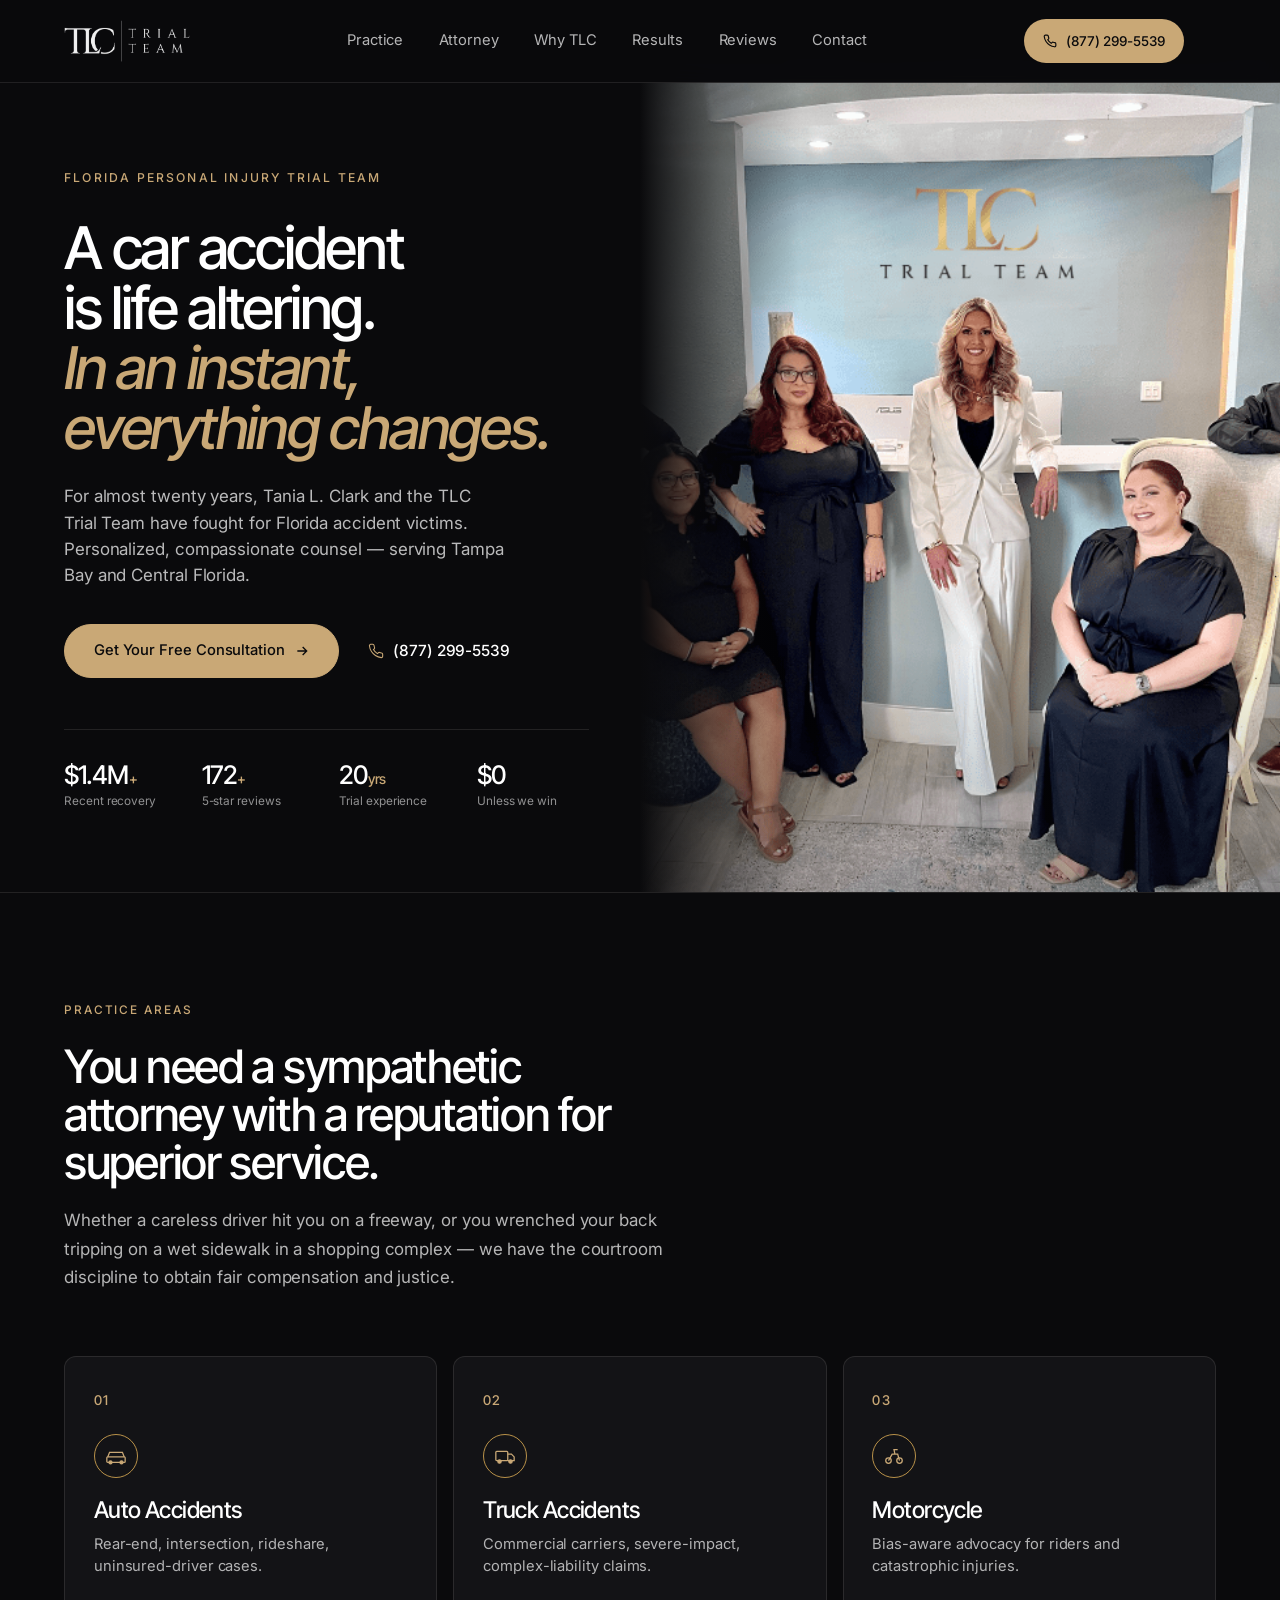
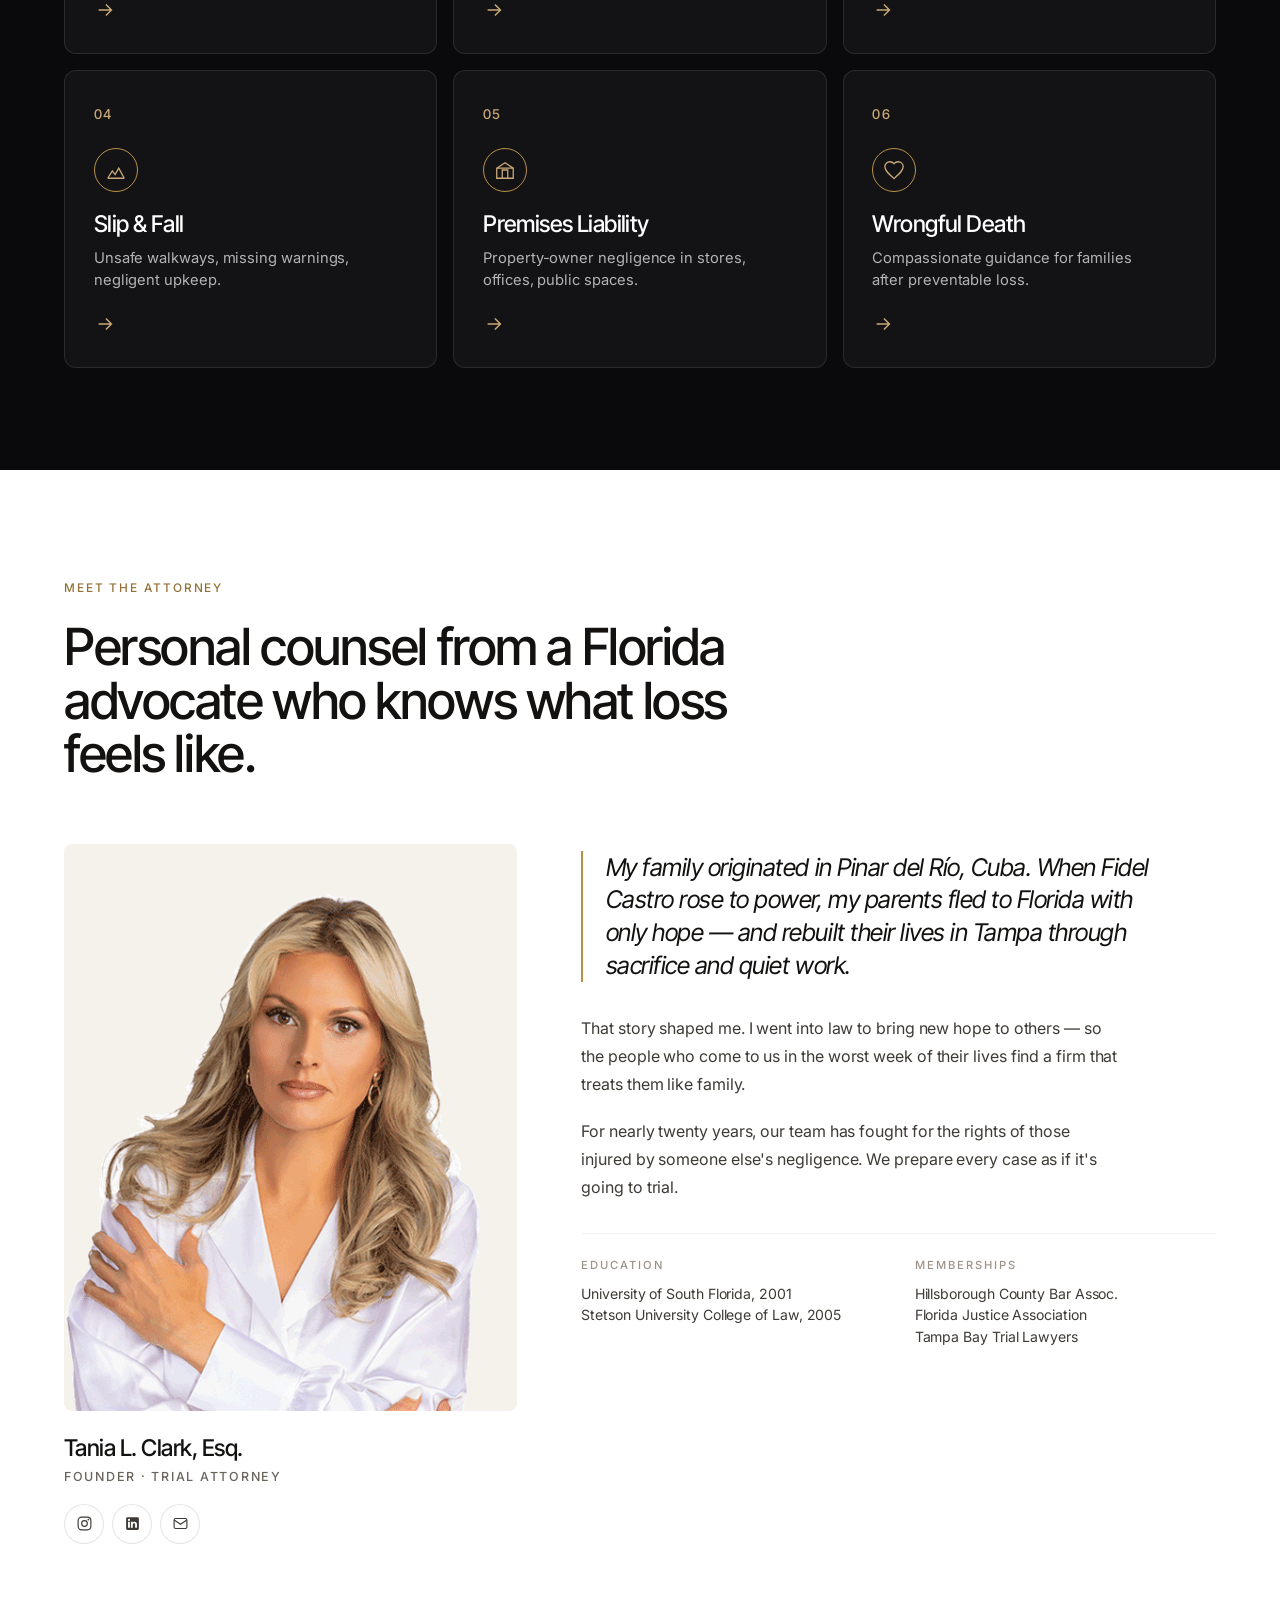
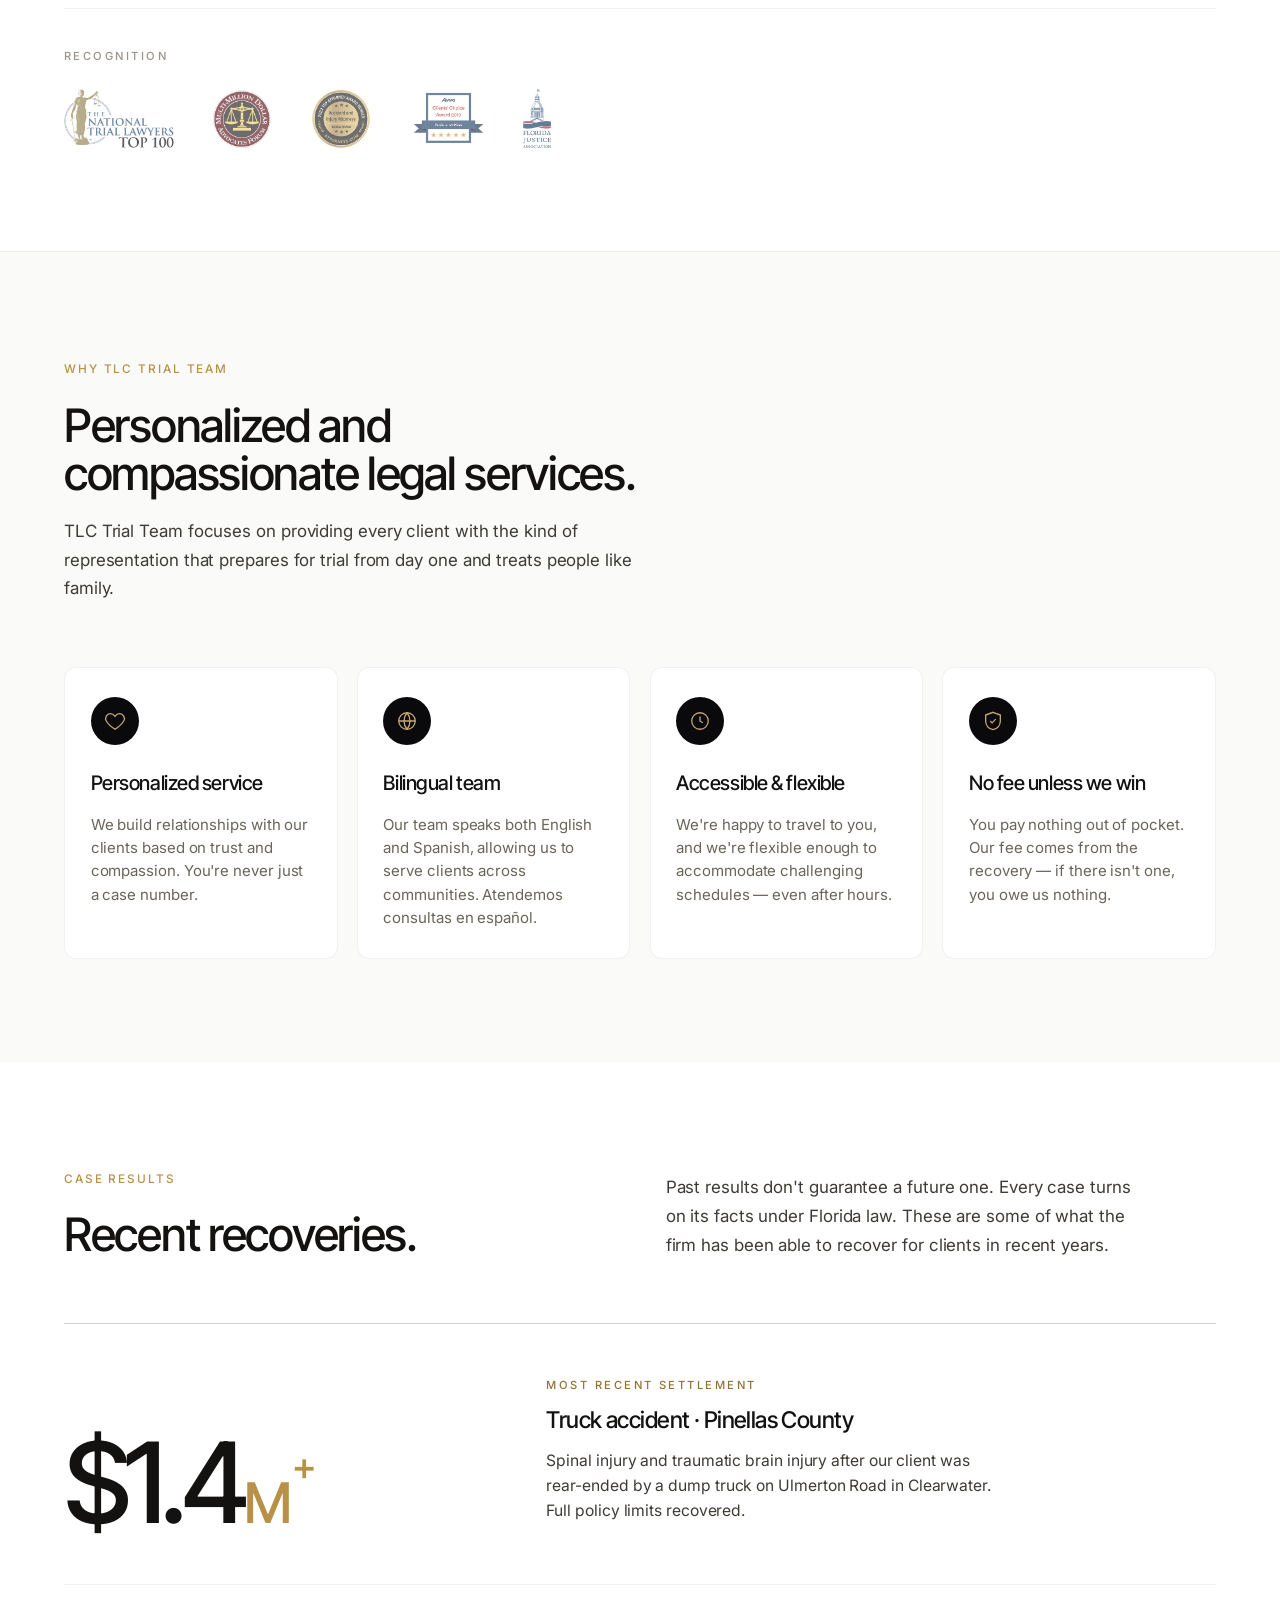
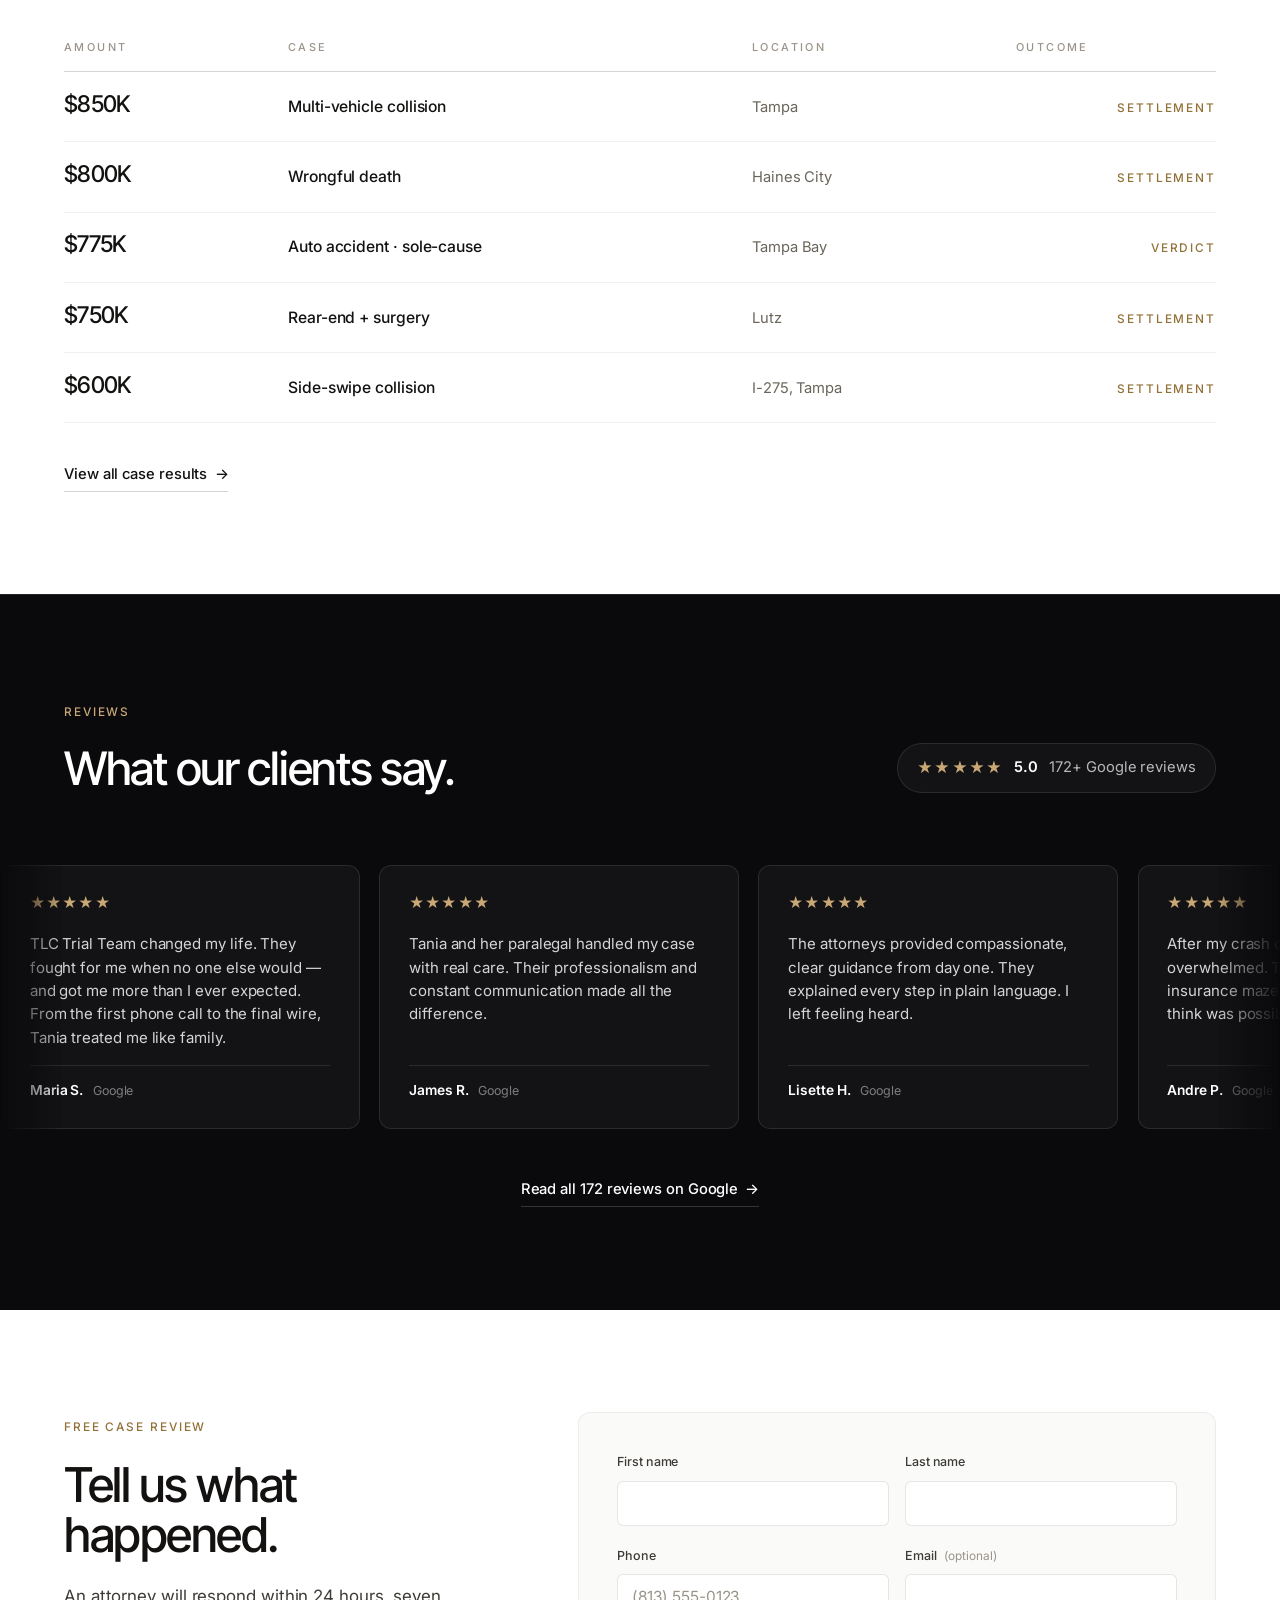
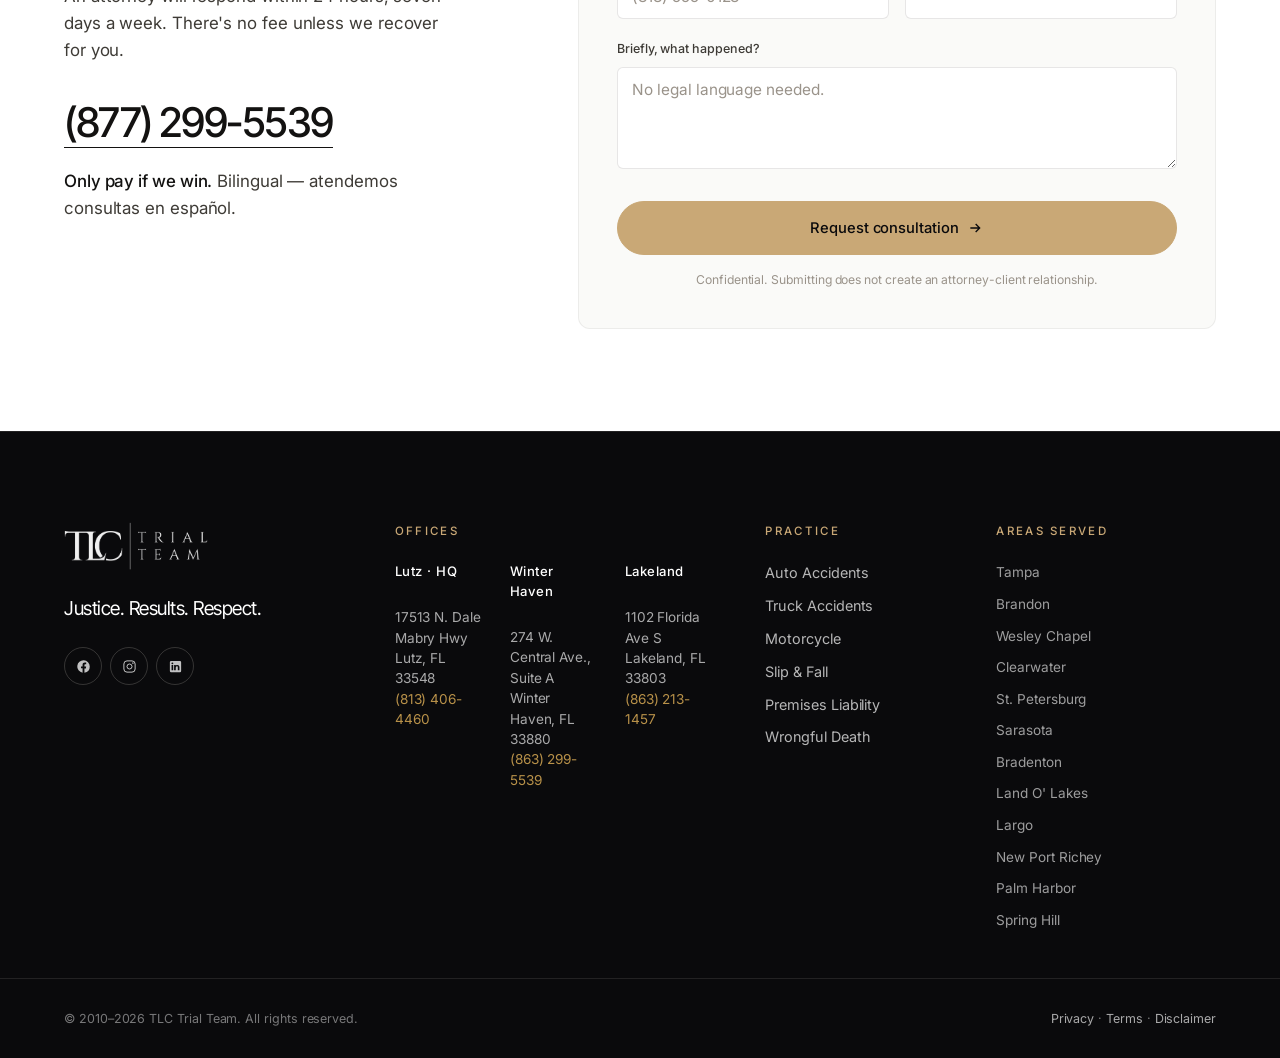
==== commit 2fbcd792: "v23: attorney hierarchy, icon Why-TLC, editorial results table, sticky mobile CTA Attorney section -" ====
--- a/index.html
+++ b/index.html
@@ -5,12 +5,12 @@
 <meta name="viewport" content="width=device-width, initial-scale=1.0">
 <meta name="theme-color" content="#0A0A0C">
 <title>TLC Trial Team — Florida Personal Injury Counsel · Tania L. Clark, Esq.</title>
-<meta name="description" content="Fighting for Florida accident victims for almost 20 years. Tania L. Clark and the TLC Trial Team — personalized, compassionate counsel. Lutz · Winter Haven · Lakeland. Only pay if we win. (877) 299-5539.">
+<meta name="description" content="A car accident is a traumatic event that is life altering. In an instant, everything changes. Fighting for Florida accident victims for almost 20 years. Only pay if we win. (877) 299-5539.">
 <link rel="preconnect" href="https://fonts.googleapis.com">
 <link rel="preconnect" href="https://fonts.gstatic.com" crossorigin>
 <link rel="stylesheet" href="https://fonts.googleapis.com/css2?family=Inter:wght@300;400;500;600;700&family=Inter+Tight:wght@400;500;600;700&display=swap">
 <link rel="icon" href="data:image/svg+xml,%3Csvg xmlns='http://www.w3.org/2000/svg' viewBox='0 0 100 100'%3E%3Crect width='100' height='100' fill='%230A0A0C'/%3E%3Ctext x='50' y='66' text-anchor='middle' font-family='Inter Tight, sans-serif' font-size='52' font-weight='600' letter-spacing='-3' fill='%23C9A876'%3ETLC%3C/text%3E%3C/svg%3E">
-<link rel="stylesheet" href="assets/css/styles.css?v=22">
+<link rel="stylesheet" href="assets/css/styles.css?v=23">
 </head>
 <body>
 
@@ -36,13 +36,13 @@
   </div>
 </header>
 
-<!-- ─── HERO — TLC's verbatim dramatic opener ─── -->
+<!-- ─── HERO ─── -->
 <section class="hero" aria-label="Introduction">
   <div class="hero-inner">
     <div class="hero-copy">
       <div class="wrap-left">
         <span class="hero-kicker">Florida Personal Injury Trial Team</span>
-        <h1>In an instant,<br><span class="accent">everything changes.</span></h1>
+        <h1>A car accident<br>is life altering.<br><span class="accent">In an instant,<br>everything changes.</span></h1>
         <p class="hero-lede">
           For almost twenty years, Tania L. Clark and the TLC Trial Team have fought for Florida accident victims. Personalized, compassionate counsel — serving Tampa Bay and Central Florida.
         </p>
@@ -83,7 +83,7 @@
   </div>
 </section>
 
-<!-- ─── PRACTICE — moved up to right after hero ─── -->
+<!-- ─── PRACTICE ─── -->
 <section class="practice" id="practice">
   <div class="wrap">
     <header class="sec-head">
@@ -163,65 +163,75 @@
   </div>
 </section>
 
-<!-- ─── ABOUT ATTORNEY — new portrait + awards + icon-only socials ─── -->
+<!-- ─── ATTORNEY — headline-first hierarchy, name under portrait ─── -->
 <section class="attorney" id="attorney">
-  <div class="wrap attorney-grid">
-    <div class="attorney-photo">
-      <img src="assets/img/tania-rivas.png" alt="Attorney Tania L. Clark — Founder, TLC Trial Team">
-      <div class="attorney-socials">
-        <a href="https://www.instagram.com/tlctrialteam/" target="_blank" rel="noopener" aria-label="Tania Clark on Instagram">
-          <svg viewBox="0 0 24 24" fill="none" stroke="currentColor" stroke-width="1.6"><rect x="3" y="3" width="18" height="18" rx="5"/><circle cx="12" cy="12" r="4"/><circle cx="17.5" cy="6.5" r="0.5" fill="currentColor"/></svg>
-        </a>
-        <a href="https://www.linkedin.com/in/taniarivas" target="_blank" rel="noopener" aria-label="Tania Clark on LinkedIn">
-          <svg viewBox="0 0 24 24" fill="currentColor"><path d="M19 3H5a2 2 0 00-2 2v14a2 2 0 002 2h14a2 2 0 002-2V5a2 2 0 00-2-2zM8.3 18H5.7v-8.5h2.6V18zM7 8.4a1.5 1.5 0 110-3 1.5 1.5 0 010 3zM18.3 18h-2.6v-4.5c0-1.1-.4-1.8-1.4-1.8s-1.5.6-1.8 1.3c-.1.2-.1.5-.1.8V18H9.8s.04-7.7 0-8.5h2.6v1.2c.4-.5 1-1.3 2.6-1.3 1.9 0 3.3 1.2 3.3 3.9V18z"/></svg>
-        </a>
-        <a href="mailto:tania@tlctrialteam.com" aria-label="Email Tania Clark">
-          <svg viewBox="0 0 24 24" fill="none" stroke="currentColor" stroke-width="1.6"><rect x="3" y="5" width="18" height="14" rx="2"/><path d="M3 7l9 6 9-6"/></svg>
-        </a>
-      </div>
-    </div>
-
-    <div class="attorney-body">
+  <div class="wrap">
+    <header class="sec-head">
       <span class="kicker">Meet the Attorney</span>
       <h2>Personal counsel from a Florida advocate who knows what loss feels like.</h2>
-
-      <blockquote class="attorney-quote">
-        My family originated in Pinar del Río, Cuba. When Fidel Castro rose to power, my parents fled to Florida with only hope — and rebuilt their lives in Tampa through sacrifice and quiet work.
-      </blockquote>
-
-      <p>That story shaped me. I went into law to bring new hope to others — so the people who come to us in the worst week of their lives find a firm that treats them like family.</p>
-
-      <p>For nearly twenty years, our team has fought for the rights of those injured by someone else's negligence. We prepare every case as if it's going to trial.</p>
-
-      <div class="attorney-sig">
-        <div>
-          <span class="sig-name">Tania L. Clark, Esq.</span>
-          <span class="sig-role">Founder · TLC Trial Team</span>
+    </header>
+
+    <div class="attorney-grid">
+      <figure class="attorney-card">
+        <div class="attorney-photo-wrap">
+          <img src="assets/img/tania-rivas.png" alt="Attorney Tania L. Clark — Founder, TLC Trial Team">
         </div>
-        <div class="sig-meta">
-          <span>University of South Florida · 2001</span>
-          <span>Stetson University College of Law · 2005</span>
-        </div>
-      </div>
-
-      <div class="attorney-awards" aria-label="Recognition">
-        <span class="awards-label">Recognition</span>
-        <div class="awards-row">
-          <img src="assets/img/badge-ntl.png" alt="National Trial Lawyers Top 100">
-          <img src="assets/img/badge-multimillion.png" alt="Multi-Million Dollar Advocates Forum">
-          <img src="assets/img/badge-top-attorney.png" alt="Top Attorney 2022">
-          <img src="assets/img/badge-avvo.jpg" alt="Avvo Clients' Choice">
-          <img src="assets/img/badge-fl-justice.jpg" alt="Florida Justice Association">
-        </div>
-      </div>
-    </div>
-  </div>
-</section>
-
-<!-- ─── WHY TLC — value section, no photo ─── -->
+        <figcaption class="attorney-id">
+          <span class="aid-name">Tania L. Clark, Esq.</span>
+          <span class="aid-role">Founder · Trial Attorney</span>
+          <div class="attorney-socials">
+            <a href="https://www.instagram.com/tlctrialteam/" target="_blank" rel="noopener" aria-label="Instagram">
+              <svg viewBox="0 0 24 24" fill="none" stroke="currentColor" stroke-width="1.6"><rect x="3" y="3" width="18" height="18" rx="5"/><circle cx="12" cy="12" r="4"/><circle cx="17.5" cy="6.5" r="0.5" fill="currentColor"/></svg>
+            </a>
+            <a href="https://www.linkedin.com/in/taniarivas" target="_blank" rel="noopener" aria-label="LinkedIn">
+              <svg viewBox="0 0 24 24" fill="currentColor"><path d="M19 3H5a2 2 0 00-2 2v14a2 2 0 002 2h14a2 2 0 002-2V5a2 2 0 00-2-2zM8.3 18H5.7v-8.5h2.6V18zM7 8.4a1.5 1.5 0 110-3 1.5 1.5 0 010 3zM18.3 18h-2.6v-4.5c0-1.1-.4-1.8-1.4-1.8s-1.5.6-1.8 1.3c-.1.2-.1.5-.1.8V18H9.8s.04-7.7 0-8.5h2.6v1.2c.4-.5 1-1.3 2.6-1.3 1.9 0 3.3 1.2 3.3 3.9V18z"/></svg>
+            </a>
+            <a href="mailto:tania@tlctrialteam.com" aria-label="Email">
+              <svg viewBox="0 0 24 24" fill="none" stroke="currentColor" stroke-width="1.6"><rect x="3" y="5" width="18" height="14" rx="2"/><path d="M3 7l9 6 9-6"/></svg>
+            </a>
+          </div>
+        </figcaption>
+      </figure>
+
+      <div class="attorney-body">
+        <blockquote class="attorney-quote">
+          My family originated in Pinar del Río, Cuba. When Fidel Castro rose to power, my parents fled to Florida with only hope — and rebuilt their lives in Tampa through sacrifice and quiet work.
+        </blockquote>
+
+        <p>That story shaped me. I went into law to bring new hope to others — so the people who come to us in the worst week of their lives find a firm that treats them like family.</p>
+
+        <p>For nearly twenty years, our team has fought for the rights of those injured by someone else's negligence. We prepare every case as if it's going to trial.</p>
+
+        <dl class="attorney-meta">
+          <div>
+            <dt>Education</dt>
+            <dd>University of South Florida, 2001<br>Stetson University College of Law, 2005</dd>
+          </div>
+          <div>
+            <dt>Memberships</dt>
+            <dd>Hillsborough County Bar Assoc.<br>Florida Justice Association<br>Tampa Bay Trial Lawyers</dd>
+          </div>
+        </dl>
+      </div>
+    </div>
+
+    <div class="attorney-awards" aria-label="Recognition">
+      <span class="awards-label">Recognition</span>
+      <div class="awards-row">
+        <img src="assets/img/badge-ntl.png" alt="National Trial Lawyers Top 100">
+        <img src="assets/img/badge-multimillion.png" alt="Multi-Million Dollar Advocates Forum">
+        <img src="assets/img/badge-top-attorney.png" alt="Top Attorney 2022">
+        <img src="assets/img/badge-avvo.jpg" alt="Avvo Clients' Choice">
+        <img src="assets/img/badge-fl-justice.jpg" alt="Florida Justice Association">
+      </div>
+    </div>
+  </div>
+</section>
+
+<!-- ─── WHY TLC — value cards with ICONS not numbers, left-aligned ─── -->
 <section class="why" id="why">
   <div class="wrap">
-    <header class="sec-head sec-head--center">
+    <header class="sec-head">
       <span class="kicker">Why TLC Trial Team</span>
       <h2>Personalized and compassionate legal services.</h2>
       <p>TLC Trial Team focuses on providing every client with the kind of representation that prepares for trial from day one and treats people like family.</p>
@@ -229,22 +239,30 @@
 
     <div class="why-grid">
       <article class="why-card">
-        <span class="why-num">01</span>
+        <span class="why-icon" aria-hidden="true">
+          <svg viewBox="0 0 24 24" fill="none" stroke="currentColor" stroke-width="1.4"><path d="M12 21s-7-4.5-9.5-9C0.5 8.5 3 4 7 4c2 0 3.5 1 5 3 1.5-2 3-3 5-3 4 0 6.5 4.5 4.5 8-2.5 4.5-9.5 9-9.5 9z"/></svg>
+        </span>
         <h3>Personalized service</h3>
-        <p>We focus on building relationships with our clients based on trust and compassion. You're never just a case number.</p>
+        <p>We build relationships with our clients based on trust and compassion. You're never just a case number.</p>
       </article>
       <article class="why-card">
-        <span class="why-num">02</span>
+        <span class="why-icon" aria-hidden="true">
+          <svg viewBox="0 0 24 24" fill="none" stroke="currentColor" stroke-width="1.4"><circle cx="12" cy="12" r="9"/><path d="M3 12h18M12 3a14 14 0 010 18M12 3a14 14 0 000 18"/></svg>
+        </span>
         <h3>Bilingual team</h3>
-        <p>Our team members speak both English and Spanish, allowing us to serve clients across communities. Atendemos consultas en español.</p>
+        <p>Our team speaks both English and Spanish, allowing us to serve clients across communities. Atendemos consultas en español.</p>
       </article>
       <article class="why-card">
-        <span class="why-num">03</span>
+        <span class="why-icon" aria-hidden="true">
+          <svg viewBox="0 0 24 24" fill="none" stroke="currentColor" stroke-width="1.4"><circle cx="12" cy="12" r="9"/><path d="M12 7v5l3 2"/></svg>
+        </span>
         <h3>Accessible &amp; flexible</h3>
         <p>We're happy to travel to you, and we're flexible enough to accommodate challenging schedules — even after hours.</p>
       </article>
       <article class="why-card">
-        <span class="why-num">04</span>
+        <span class="why-icon" aria-hidden="true">
+          <svg viewBox="0 0 24 24" fill="none" stroke="currentColor" stroke-width="1.4"><path d="M12 2.5l8 3v6.5c0 5-3.4 8.6-8 9.5-4.6-.9-8-4.5-8-9.5V5.5l8-3z"/><path d="M9 12l2 2 4-4"/></svg>
+        </span>
         <h3>No fee unless we win</h3>
         <p>You pay nothing out of pocket. Our fee comes from the recovery — if there isn't one, you owe us nothing.</p>
       </article>
@@ -252,31 +270,72 @@
   </div>
 </section>
 
-<!-- ─── RECENT RECOVERY — moved below value sections ─── -->
-<section class="bigresult" id="results">
-  <div class="wrap bigresult-grid">
-    <div class="br-left">
-      <span class="kicker">Recent Recovery</span>
-      <p class="br-case">Truck accident · Pinellas County. Spinal injury and traumatic brain injury after our client was rear-ended by a dump truck on Ulmerton Road. Full policy limits recovered.</p>
-    </div>
-    <div class="br-fig-wrap">
-      <span class="br-fig">$1.4<em>M</em></span>
-    </div>
-  </div>
-
-  <div class="wrap bigresult-foot">
-    <ol class="bigresult-ledger" aria-label="Additional recoveries">
-      <li><span class="bl-amt">$850K</span><span class="bl-case">Multi-vehicle collision · Tampa</span></li>
-      <li><span class="bl-amt">$800K</span><span class="bl-case">Wrongful death · Haines City</span></li>
-      <li><span class="bl-amt">$775K</span><span class="bl-case">Auto accident verdict</span></li>
-      <li><span class="bl-amt">$750K</span><span class="bl-case">Rear-end + surgery · Lutz</span></li>
-      <li><span class="bl-amt">$600K</span><span class="bl-case">Side-swipe · I-275</span></li>
-    </ol>
-    <a href="#" class="btn-text">View all case results <span aria-hidden="true">→</span></a>
-  </div>
-</section>
-
-<!-- ─── REVIEWS — auto-scrolling carousel ─── -->
+<!-- ─── CASE RESULTS — editorial table treatment ─── -->
+<section class="results" id="results">
+  <div class="wrap">
+    <header class="sec-head sec-head--split">
+      <div>
+        <span class="kicker">Case Results</span>
+        <h2>Recent recoveries.</h2>
+      </div>
+      <p>Past results don't guarantee a future one. Every case turns on its facts under Florida law. These are some of what the firm has been able to recover for clients in recent years.</p>
+    </header>
+
+    <article class="result-feature">
+      <div class="rf-meta">
+        <span class="rf-amount">$1.4<em>M</em><sup>+</sup></span>
+        <div class="rf-detail">
+          <span class="rf-tag">Most recent settlement</span>
+          <span class="rf-case">Truck accident · Pinellas County</span>
+          <p>Spinal injury and traumatic brain injury after our client was rear-ended by a dump truck on Ulmerton Road in Clearwater. Full policy limits recovered.</p>
+        </div>
+      </div>
+    </article>
+
+    <div class="rtable" role="table" aria-label="Additional recoveries">
+      <div class="rtable-head" role="row">
+        <span role="columnheader">Amount</span>
+        <span role="columnheader">Case</span>
+        <span role="columnheader">Location</span>
+        <span role="columnheader">Outcome</span>
+      </div>
+      <a href="#" class="rtable-row" role="row">
+        <span class="rrow-amt" role="cell">$850K</span>
+        <span class="rrow-case" role="cell">Multi-vehicle collision</span>
+        <span class="rrow-loc" role="cell">Tampa</span>
+        <span class="rrow-out" role="cell">Settlement</span>
+      </a>
+      <a href="#" class="rtable-row" role="row">
+        <span class="rrow-amt" role="cell">$800K</span>
+        <span class="rrow-case" role="cell">Wrongful death</span>
+        <span class="rrow-loc" role="cell">Haines City</span>
+        <span class="rrow-out" role="cell">Settlement</span>
+      </a>
+      <a href="#" class="rtable-row" role="row">
+        <span class="rrow-amt" role="cell">$775K</span>
+        <span class="rrow-case" role="cell">Auto accident · sole-cause</span>
+        <span class="rrow-loc" role="cell">Tampa Bay</span>
+        <span class="rrow-out" role="cell">Verdict</span>
+      </a>
+      <a href="#" class="rtable-row" role="row">
+        <span class="rrow-amt" role="cell">$750K</span>
+        <span class="rrow-case" role="cell">Rear-end + surgery</span>
+        <span class="rrow-loc" role="cell">Lutz</span>
+        <span class="rrow-out" role="cell">Settlement</span>
+      </a>
+      <a href="#" class="rtable-row" role="row">
+        <span class="rrow-amt" role="cell">$600K</span>
+        <span class="rrow-case" role="cell">Side-swipe collision</span>
+        <span class="rrow-loc" role="cell">I-275, Tampa</span>
+        <span class="rrow-out" role="cell">Settlement</span>
+      </a>
+    </div>
+
+    <a href="#" class="btn-text results-all">View all case results <span aria-hidden="true">→</span></a>
+  </div>
+</section>
+
+<!-- ─── REVIEWS — carousel ─── -->
 <section class="reviews" id="reviews">
   <div class="wrap reviews-head">
     <div>
@@ -322,7 +381,6 @@
         <p>I never felt like simply another file number. Tania and the team transformed a terrifying situation into a process I could navigate with confidence.</p>
         <footer><span class="rcard-name">Rosa M.</span><span class="rcard-src">Google</span></footer>
       </article>
-      <!-- Duplicates for seamless loop -->
       <article class="rcard" aria-hidden="true">
         <span class="rev-stars">★★★★★</span>
         <p>TLC Trial Team changed my life. They fought for me when no one else would — and got me more than I ever expected. From the first phone call to the final wire, Tania treated me like family.</p>
@@ -351,11 +409,11 @@
   </div>
 </section>
 
-<!-- ─── CONTACT — free case review ─── -->
+<!-- ─── CONTACT ─── -->
 <section class="contact" id="contact">
   <div class="wrap contact-grid">
     <div class="contact-copy">
-      <span class="kicker">Free case review</span>
+      <span class="kicker">Free Case Review</span>
       <h2>Tell us what happened.</h2>
       <p>An attorney will respond within 24 hours, seven days a week. There's no fee unless we recover for you.</p>
       <a href="tel:+18772995539" class="contact-phone">(877) 299-5539</a>
@@ -446,6 +504,15 @@
   </div>
 </footer>
 
-<script src="assets/js/main.js?v=22"></script>
+<!-- ─── STICKY MOBILE CTA — shows on scroll, hides at footer ─── -->
+<a href="#contact" class="sticky-cta" id="stickyCta" aria-label="Free case review">
+  <span class="sc-label">Free Case Review</span>
+  <span class="sc-phone">
+    <svg viewBox="0 0 24 24" fill="none" stroke="currentColor" stroke-width="2" aria-hidden="true"><path d="M22 16.92v3a2 2 0 01-2.18 2 19.79 19.79 0 01-8.63-3.07 19.5 19.5 0 01-6-6 19.79 19.79 0 01-3.07-8.67A2 2 0 014.11 2h3a2 2 0 012 1.72 12.84 12.84 0 00.7 2.81 2 2 0 01-.45 2.11L8.09 9.91a16 16 0 006 6l1.27-1.27a2 2 0 012.11-.45 12.84 12.84 0 002.81.7A2 2 0 0122 16.92z"/></svg>
+    (877) 299-5539
+  </span>
+</a>
+
+<script src="assets/js/main.js?v=23"></script>
 </body>
 </html>
--- a/assets/css/styles.css
+++ b/assets/css/styles.css
@@ -1,8 +1,10 @@
 /* ─────────────────────────────────────────────────────────────
-   TLC TRIAL TEAM — V22
-   White (not cream) light sections · TLC verbatim copy ·
-   Reordered: Hero → Practice → Attorney → Why TLC → Results → Reviews
-   Attorney: new rivas portrait + awards + icon-only socials
+   TLC TRIAL TEAM — V23
+   - Attorney section: headline-first hierarchy, name under portrait
+   - Why TLC: icons instead of numbers, left-aligned
+   - Results: editorial table treatment, lighter feel
+   - Sticky bottom CTA on mobile (scroll-aware)
+   - Mobile header refined
    ───────────────────────────────────────────────────────────── */
 
 :root {
@@ -13,10 +15,10 @@
   --dark-line: rgba(247, 242, 232, 0.10);
   --dark-line-2: rgba(247, 242, 232, 0.18);
 
-  /* Light surfaces — WHITE now, not cream */
+  /* Light */
   --white:    #FFFFFF;
   --offwhite: #FAFAF8;
-  --paper:    #F5F2EC;        /* used only for form bg as subtle contrast */
+  --paper:    #F5F2EC;
 
   /* Ink */
   --ink:     #131211;
@@ -39,7 +41,7 @@
 
   /* Scale */
   --t-mega:    clamp(3.5rem, 8vw, 7.5rem);
-  --t-display: clamp(2.6rem, 5vw, 4.6rem);
+  --t-display: clamp(2.4rem, 4.6vw, 4.2rem);
   --t-h2:      clamp(2rem, 3.6vw, 3rem);
   --t-h3:      clamp(1.3rem, 1.7vw, 1.5rem);
   --t-body-lg: clamp(1.06rem, 1.15vw, 1.18rem);
@@ -62,7 +64,6 @@
 
 *, *::before, *::after { box-sizing: border-box; }
 * { margin: 0; padding: 0; }
-
 html { -webkit-text-size-adjust: 100%; scroll-behavior: smooth; scroll-padding-top: 88px; }
 
 body {
@@ -95,7 +96,7 @@
 }
 
 /* ──────────────────────────────────────────────────────
-   TYPE
+   TYPE PRIMITIVES
    ────────────────────────────────────────────────────── */
 
 h1, h2, h3, h4 {
@@ -126,9 +127,17 @@
 }
 .sec-head h2 { margin-bottom: 1.2rem; max-width: 24ch; }
 .sec-head p { font-size: var(--t-body-lg); color: var(--ink-2); max-width: 56ch; }
-.sec-head--center { text-align: center; max-width: 60ch; margin-left: auto; margin-right: auto; }
-.sec-head--center h2 { max-width: 22ch; margin-left: auto; margin-right: auto; }
-.sec-head--center p { margin-left: auto; margin-right: auto; }
+
+.sec-head--split {
+  display: grid;
+  grid-template-columns: 1fr 1fr;
+  gap: clamp(2rem, 4vw, 4rem);
+  align-items: end;
+  max-width: 100%;
+}
+.sec-head--split h2 { margin-bottom: 0; }
+.sec-head--split p { margin-bottom: 0; max-width: 44ch; }
+@media (max-width: 880px) { .sec-head--split { grid-template-columns: 1fr; align-items: start; } }
 
 .accent { color: var(--gold); }
 
@@ -269,9 +278,12 @@
   .nav { display: none; }
 }
 @media (max-width: 720px) {
-  .hdr-cta span { display: none; }
-  .hdr-cta { width: 44px; padding: 0; justify-content: center; }
+  /* Mobile: hide the header phone CTA entirely — sticky bottom CTA covers it */
+  .hdr-cta { display: none; }
   .burger { display: flex; }
+  .hdr-row { grid-template-columns: auto 1fr auto; }
+  .hdr { height: auto; }
+  .hdr-row { height: 72px; }
 }
 
 /* ──────────────────────────────────────────────────────
@@ -289,7 +301,7 @@
   display: grid;
   grid-template-columns: 1fr 1fr;
   align-items: stretch;
-  min-height: clamp(660px, 90vh, 880px);
+  min-height: clamp(680px, 90vh, 900px);
 }
 @media (max-width: 980px) { .hero-inner { grid-template-columns: 1fr; min-height: auto; } }
 
@@ -326,7 +338,7 @@
   font-family: var(--display);
   font-weight: 500;
   font-size: var(--t-display);
-  line-height: 1.0;
+  line-height: 1.02;
   letter-spacing: -0.038em;
   color: var(--white);
   margin-bottom: 1.6rem;
@@ -340,7 +352,7 @@
   line-height: 1.55;
   color: rgba(255, 255, 255, 0.72);
   margin-bottom: 2.2rem;
-  max-width: 38ch;
+  max-width: 40ch;
 }
 
 .hero-cta {
@@ -394,7 +406,7 @@
 .hero-photo img {
   width: 100%;
   height: 100%;
-  min-height: clamp(660px, 90vh, 880px);
+  min-height: clamp(680px, 90vh, 900px);
   object-fit: cover;
   object-position: center 20%;
 }
@@ -425,7 +437,7 @@
 }
 
 /* ──────────────────────────────────────────────────────
-   PRACTICE — dark 6-tile grid, right after hero
+   PRACTICE
    ────────────────────────────────────────────────────── */
 
 .practice {
@@ -520,13 +532,19 @@
 .ptile:hover .ptile-arrow { transform: translateX(4px); }
 
 /* ──────────────────────────────────────────────────────
-   ATTORNEY — white bg, new portrait + icon socials + awards
+   ATTORNEY — new hierarchy: headline first, name under portrait
    ────────────────────────────────────────────────────── */
 
 .attorney {
   background: var(--white);
   padding: clamp(5rem, 8vw, 8rem) 0;
 }
+.attorney .sec-head { max-width: 70ch; }
+.attorney .sec-head h2 {
+  font-size: clamp(2.2rem, 4vw, 3.2rem);
+  max-width: 26ch;
+}
+.attorney .kicker { color: var(--gold-deep); }
 
 .attorney-grid {
   display: grid;
@@ -536,30 +554,56 @@
 }
 @media (max-width: 880px) { .attorney-grid { grid-template-columns: 1fr; } }
 
-.attorney-photo {
+/* Attorney card: photo + immediate identity caption (name/role/socials) */
+.attorney-card {
+  display: flex;
+  flex-direction: column;
+  gap: 1.2rem;
+}
+.attorney-photo-wrap {
   position: relative;
-}
-.attorney-photo img {
+  aspect-ratio: 4 / 5;
+  overflow: hidden;
+  border-radius: 8px;
+  background: var(--paper);
+}
+.attorney-photo-wrap img {
   width: 100%;
-  aspect-ratio: 4 / 5;
+  height: 100%;
   object-fit: cover;
   object-position: center 8%;
-  border-radius: 8px;
-  background: var(--paper);
-}
-
-/* Icon-only social row — circular buttons in horizontal row (not stacked cards) */
+}
+.attorney-id {
+  display: flex;
+  flex-direction: column;
+  gap: 0.3rem;
+  padding-top: 0.4rem;
+}
+.aid-name {
+  font-family: var(--display);
+  font-weight: 500;
+  font-size: clamp(1.3rem, 1.8vw, 1.5rem);
+  letter-spacing: -0.022em;
+  color: var(--ink);
+  line-height: 1.1;
+}
+.aid-role {
+  font-family: var(--sans);
+  font-size: 0.78rem;
+  font-weight: 500;
+  letter-spacing: 0.14em;
+  text-transform: uppercase;
+  color: var(--ink-3);
+}
+
 .attorney-socials {
   display: flex;
-  gap: 0.6rem;
-  margin-top: 1.2rem;
-  justify-content: flex-start;
+  gap: 0.5rem;
+  margin-top: 0.7rem;
 }
 .attorney-socials a {
-  width: 44px;
-  height: 44px;
-  display: grid;
-  place-items: center;
+  width: 40px; height: 40px;
+  display: grid; place-items: center;
   border-radius: 999px;
   background: var(--white);
   border: 1px solid var(--line);
@@ -574,77 +618,56 @@
 }
 .attorney-socials svg { width: 17px; height: 17px; }
 
-.attorney-body { max-width: 42rem; }
-.attorney-body .kicker { color: var(--gold-deep); }
-.attorney-body h2 {
-  font-size: clamp(1.9rem, 3.2vw, 2.6rem);
-  line-height: 1.06;
-  margin-bottom: 1.8rem;
-  max-width: 22ch;
-}
+.attorney-body { max-width: 42rem; padding-top: 0.4rem; }
 .attorney-quote {
   font-family: var(--display);
   font-weight: 400;
   font-style: italic;
-  font-size: clamp(1.2rem, 1.6vw, 1.4rem);
-  line-height: 1.4;
-  letter-spacing: -0.018em;
+  font-size: clamp(1.3rem, 1.9vw, 1.65rem);
+  line-height: 1.35;
+  letter-spacing: -0.02em;
   color: var(--ink);
-  margin-bottom: 1.6rem;
+  margin-bottom: 2rem;
   padding-left: 1.4rem;
   border-left: 2px solid var(--gold-2);
-  max-width: 38ch;
+  max-width: 42ch;
 }
 .attorney-body p {
   font-size: 1rem;
-  line-height: 1.7;
+  line-height: 1.75;
   color: var(--ink-2);
   margin-bottom: 1.2rem;
-  max-width: 52ch;
-}
-
-.attorney-sig {
-  display: grid;
-  grid-template-columns: 1fr auto;
+  max-width: 54ch;
+}
+
+.attorney-meta {
+  display: grid;
+  grid-template-columns: 1fr 1fr;
   gap: 1.4rem 2rem;
-  align-items: end;
   margin-top: 2rem;
   padding-top: 1.4rem;
   border-top: 1px solid var(--line-soft);
 }
-@media (max-width: 540px) { .attorney-sig { grid-template-columns: 1fr; align-items: start; } }
-
-.sig-name {
-  font-family: var(--display);
-  font-weight: 500;
-  font-size: 1.2rem;
-  letter-spacing: -0.02em;
-  color: var(--ink);
-  display: block;
-}
-.sig-role {
-  font-family: var(--sans);
-  font-size: 0.74rem;
-  font-weight: 500;
-  letter-spacing: 0.16em;
+@media (max-width: 540px) { .attorney-meta { grid-template-columns: 1fr; } }
+.attorney-meta dt {
+  font-family: var(--sans);
+  font-size: 0.7rem;
+  font-weight: 500;
+  letter-spacing: 0.18em;
   text-transform: uppercase;
-  color: var(--ink-3);
-}
-.sig-meta {
-  display: flex;
-  flex-direction: column;
-  gap: 0.2rem;
-  font-family: var(--sans);
-  font-size: 0.78rem;
-  color: var(--ink-3);
-  letter-spacing: -0.005em;
-  text-align: right;
-}
-@media (max-width: 540px) { .sig-meta { text-align: left; } }
+  color: var(--mute);
+  margin-bottom: 0.5rem;
+}
+.attorney-meta dd {
+  font-family: var(--sans);
+  font-size: 0.88rem;
+  line-height: 1.5;
+  color: var(--ink-2);
+}
 
 .attorney-awards {
-  margin-top: 2.4rem;
-  padding-top: 1.6rem;
+  margin-top: clamp(3rem, 5vw, 4rem);
+  padding-top: clamp(2rem, 3vw, 2.4rem);
   border-top: 1px solid var(--line-soft);
 }
 .awards-label {
@@ -655,29 +678,29 @@
   letter-spacing: 0.22em;
   text-transform: uppercase;
   color: var(--mute);
-  margin-bottom: 1.2rem;
+  margin-bottom: 1.4rem;
 }
 .awards-row {
   display: flex;
   align-items: center;
-  gap: clamp(1.4rem, 3vw, 2.4rem);
+  gap: clamp(1.4rem, 3vw, 2.8rem);
   flex-wrap: wrap;
 }
 .awards-row img {
-  max-height: 56px;
-  max-width: 100px;
+  max-height: 60px;
+  max-width: 110px;
   width: auto;
   height: auto;
   object-fit: contain;
-  opacity: 0.7;
+  opacity: 0.65;
   filter: grayscale(0.3);
   transition: opacity var(--d2) var(--ease);
 }
 .awards-row img:hover { opacity: 1; }
-@media (max-width: 540px) { .awards-row img { max-height: 40px; max-width: 70px; } }
-
-/* ──────────────────────────────────────────────────────
-   WHY TLC — white bg, value section, no photo
+@media (max-width: 540px) { .awards-row img { max-height: 44px; max-width: 80px; } }
+
+/* ──────────────────────────────────────────────────────
+   WHY TLC — icons in circle badges, left-aligned section
    ────────────────────────────────────────────────────── */
 
 .why {
@@ -701,7 +724,7 @@
   padding: 1.8rem 1.6rem 1.8rem;
   display: flex;
   flex-direction: column;
-  gap: 0.7rem;
+  gap: 0.6rem;
   min-height: 240px;
   transition: all var(--d2) var(--ease);
 }
@@ -710,14 +733,19 @@
   transform: translateY(-2px);
 }
 
-.why-num {
-  font-family: var(--display);
-  font-weight: 500;
-  font-size: 0.84rem;
-  letter-spacing: 0.12em;
-  color: var(--gold-2);
-  margin-bottom: 0.9rem;
-}
+/* Icon circle — replaces the old number */
+.why-icon {
+  width: 48px;
+  height: 48px;
+  border-radius: 999px;
+  background: var(--dark);
+  color: var(--gold);
+  display: grid;
+  place-items: center;
+  margin-bottom: 1.1rem;
+}
+.why-icon svg { width: 22px; height: 22px; }
+
 .why-card h3 {
   font-family: var(--display);
   font-weight: 500;
@@ -735,103 +763,165 @@
 }
 
 /* ──────────────────────────────────────────────────────
-   BIG RESULT — recent recovery, dark
-   ────────────────────────────────────────────────────── */
-
-.bigresult {
-  background: var(--dark);
-  color: var(--white);
-  padding: clamp(5rem, 9vw, 9rem) 0 clamp(4rem, 6vw, 6rem);
-}
-
-.bigresult-grid {
-  display: grid;
-  grid-template-columns: 1fr 1.2fr;
+   RESULTS — editorial table treatment, white bg
+   ────────────────────────────────────────────────────── */
+
+.results {
+  background: var(--white);
+  padding: clamp(5rem, 8vw, 8rem) 0;
+}
+
+/* Featured result */
+.result-feature {
+  border-top: 1px solid var(--line-2);
+  border-bottom: 1px solid var(--line-soft);
+  padding: clamp(2.5rem, 4vw, 4rem) 0;
+  margin-bottom: clamp(1.5rem, 3vw, 2.4rem);
+}
+.rf-meta {
+  display: grid;
+  grid-template-columns: 1fr 1.6fr;
   gap: clamp(2rem, 5vw, 5rem);
   align-items: end;
-  margin-bottom: clamp(4rem, 6vw, 5.5rem);
-}
-@media (max-width: 880px) { .bigresult-grid { grid-template-columns: 1fr; gap: 2rem; align-items: start; } }
-
-.bigresult .kicker { color: var(--gold); margin-bottom: 1.6rem; }
-.br-case {
-  font-family: var(--sans);
-  font-size: var(--t-body-lg);
-  line-height: 1.55;
-  color: rgba(255, 255, 255, 0.72);
-  max-width: 42ch;
-}
-
-.br-fig {
+}
+@media (max-width: 880px) { .rf-meta { grid-template-columns: 1fr; gap: 1.6rem; align-items: start; } }
+
+.rf-amount {
   font-family: var(--display);
   font-weight: 500;
-  font-size: var(--t-mega);
-  line-height: 0.88;
+  font-size: clamp(4.5rem, 9vw, 7rem);
+  line-height: 0.9;
   letter-spacing: -0.06em;
-  color: var(--white);
-  display: inline-block;
-}
-.br-fig em {
+  color: var(--ink);
+  position: relative;
+}
+.rf-amount em {
   font-style: normal;
   font-size: 0.5em;
-  color: var(--gold);
+  color: var(--gold-2);
   margin-left: 0.04em;
   font-weight: 500;
   letter-spacing: -0.04em;
 }
-
-.bigresult-foot {
-  display: grid;
-  grid-template-columns: 1fr auto;
-  gap: 2rem;
-  align-items: end;
-  padding-top: clamp(2.4rem, 4vw, 3.6rem);
-  border-top: 1px solid var(--dark-line);
-}
-@media (max-width: 880px) { .bigresult-foot { grid-template-columns: 1fr; gap: 2rem; align-items: start; } }
-
-.bigresult-ledger {
-  display: grid;
-  grid-template-columns: repeat(5, 1fr);
-  gap: 1px;
-  background: var(--dark-line);
-  border-top: 1px solid var(--dark-line);
-  border-bottom: 1px solid var(--dark-line);
-}
-@media (max-width: 880px) { .bigresult-ledger { grid-template-columns: repeat(2, 1fr); } }
-@media (max-width: 540px) { .bigresult-ledger { grid-template-columns: 1fr; } }
-
-.bigresult-ledger li {
-  background: var(--dark);
-  padding: 1.2rem 1rem;
+.rf-amount sup {
+  font-size: 0.35em;
+  color: var(--gold-2);
+  font-weight: 500;
+  margin-left: 0.05em;
+  vertical-align: top;
+  top: 0.4em;
+  position: relative;
+}
+
+.rf-detail { padding-bottom: 0.6rem; }
+.rf-tag {
+  display: block;
+  font-family: var(--sans);
+  font-size: 0.7rem;
+  font-weight: 500;
+  letter-spacing: 0.22em;
+  text-transform: uppercase;
+  color: var(--gold-deep);
+  margin-bottom: 0.8rem;
+}
+.rf-case {
+  display: block;
+  font-family: var(--display);
+  font-weight: 500;
+  font-size: clamp(1.3rem, 1.8vw, 1.6rem);
+  letter-spacing: -0.025em;
+  color: var(--ink);
+  margin-bottom: 0.9rem;
+  line-height: 1.15;
+}
+.rf-detail p {
+  font-size: 0.98rem;
+  color: var(--ink-2);
+  line-height: 1.6;
+  max-width: 46ch;
+}
+
+/* Result table */
+.rtable {
   display: flex;
   flex-direction: column;
-  gap: 0.3rem;
-}
-.bl-amt {
+  border-bottom: 1px solid var(--line-soft);
+}
+.rtable-head {
+  display: grid;
+  grid-template-columns: 1fr 2.2fr 1.2fr 1fr;
+  gap: 1.5rem;
+  padding: 0.9rem 0;
+  border-bottom: 1px solid var(--line-2);
+}
+.rtable-head span {
+  font-family: var(--sans);
+  font-size: 0.68rem;
+  font-weight: 500;
+  letter-spacing: 0.22em;
+  text-transform: uppercase;
+  color: var(--mute);
+}
+.rtable-row {
+  display: grid;
+  grid-template-columns: 1fr 2.2fr 1.2fr 1fr;
+  gap: 1.5rem;
+  padding: 1.3rem 0;
+  border-bottom: 1px solid var(--line-soft);
+  align-items: baseline;
+  transition: padding var(--d2) var(--ease);
+}
+.rtable-row:last-of-type { border-bottom: 0; }
+.rtable-row:hover { padding-left: 0.4rem; }
+
+.rrow-amt {
   font-family: var(--display);
   font-weight: 500;
-  font-size: clamp(1.4rem, 1.8vw, 1.7rem);
+  font-size: clamp(1.4rem, 1.8vw, 1.8rem);
   letter-spacing: -0.03em;
-  color: var(--white);
+  color: var(--ink);
   line-height: 1;
 }
-.bl-case {
-  font-family: var(--sans);
-  font-size: 0.84rem;
-  color: rgba(255, 255, 255, 0.55);
-  line-height: 1.4;
+.rrow-case {
+  font-family: var(--sans);
+  font-size: 0.98rem;
+  font-weight: 500;
+  color: var(--ink);
   letter-spacing: -0.005em;
 }
-
-.bigresult-foot .btn-text {
-  color: var(--white);
-  border-bottom-color: var(--dark-line-2);
-}
-.bigresult-foot .btn-text:hover { color: var(--gold); border-bottom-color: var(--gold); }
-
-/* ──────────────────────────────────────────────────────
-   REVIEWS — auto-scroll carousel
+.rrow-loc {
+  font-family: var(--sans);
+  font-size: 0.92rem;
+  color: var(--ink-3);
+}
+.rrow-out {
+  font-family: var(--sans);
+  font-size: 0.74rem;
+  font-weight: 500;
+  letter-spacing: 0.16em;
+  text-transform: uppercase;
+  color: var(--gold-deep);
+  text-align: right;
+}
+
+@media (max-width: 720px) {
+  .rtable-head { display: none; }
+  .rtable-row {
+    grid-template-columns: auto 1fr;
+    grid-template-rows: auto auto;
+    gap: 0.3rem 1rem;
+    padding: 1.2rem 0;
+  }
+  .rrow-amt { grid-row: 1 / 3; grid-column: 1; align-self: center; }
+  .rrow-case { grid-row: 1; grid-column: 2; }
+  .rrow-loc { grid-row: 2; grid-column: 2; font-size: 0.84rem; }
+  .rrow-out { grid-row: 2; grid-column: 2; justify-self: end; text-align: right; }
+}
+
+.results-all { margin-top: 2.4rem; display: inline-flex; }
+
+/* ──────────────────────────────────────────────────────
+   REVIEWS — carousel (kept from v22)
    ────────────────────────────────────────────────────── */
 
 .reviews {
@@ -882,9 +972,7 @@
   padding: 0.5rem 0;
 }
 .rev-marquee:hover .rev-track { animation-play-state: paused; }
-@keyframes marquee {
-  to { transform: translateX(calc(-50% - 0.6rem)); }
-}
+@keyframes marquee { to { transform: translateX(calc(-50% - 0.6rem)); } }
 
 .rcard {
   flex: 0 0 360px;
@@ -913,38 +1001,21 @@
   padding-top: 0.8rem;
   border-top: 1px solid var(--dark-line);
 }
-.rcard-name {
-  font-family: var(--sans);
-  font-size: 0.86rem;
-  font-weight: 600;
-  color: var(--white);
-  letter-spacing: -0.005em;
-}
-.rcard-src {
-  font-family: var(--sans);
-  font-size: 0.78rem;
-  color: rgba(255, 255, 255, 0.45);
-}
-
-.reviews-foot {
-  margin-top: 2.4rem;
-  text-align: center;
-}
-.reviews-foot .btn-text {
-  color: var(--white);
-  border-bottom-color: var(--dark-line-2);
-}
+.rcard-name { font-family: var(--sans); font-size: 0.86rem; font-weight: 600; color: var(--white); letter-spacing: -0.005em; }
+.rcard-src { font-family: var(--sans); font-size: 0.78rem; color: rgba(255, 255, 255, 0.45); }
+
+.reviews-foot { margin-top: 2.4rem; text-align: center; }
+.reviews-foot .btn-text { color: var(--white); border-bottom-color: var(--dark-line-2); }
 .reviews-foot .btn-text:hover { color: var(--gold); border-bottom-color: var(--gold); }
 
 /* ──────────────────────────────────────────────────────
-   CONTACT — white, clean form
+   CONTACT
    ────────────────────────────────────────────────────── */
 
 .contact {
   background: var(--white);
   padding: clamp(5rem, 8vw, 8rem) 0;
 }
-
 .contact-grid {
   display: grid;
   grid-template-columns: 1fr 1.1fr;
@@ -981,11 +1052,7 @@
   border-bottom: 1px solid var(--ink);
 }
 .contact-phone:hover { color: var(--gold-2); border-bottom-color: var(--gold-2); }
-.contact-sub {
-  font-size: 0.94rem;
-  color: var(--ink-3);
-  line-height: 1.6;
-}
+.contact-sub { font-size: 0.94rem; color: var(--ink-3); line-height: 1.6; }
 .contact-sub strong { color: var(--ink); font-weight: 500; }
 
 .form {
@@ -994,19 +1061,10 @@
   border-radius: 12px;
   padding: clamp(1.8rem, 3vw, 2.6rem);
 }
-.form-row {
-  display: grid;
-  grid-template-columns: 1fr 1fr;
-  gap: 1rem;
-}
+.form-row { display: grid; grid-template-columns: 1fr 1fr; gap: 1rem; }
 @media (max-width: 540px) { .form-row { grid-template-columns: 1fr; } }
 
-.form label {
-  display: flex;
-  flex-direction: column;
-  gap: 0.5rem;
-  margin-bottom: 1.2rem;
-}
+.form label { display: flex; flex-direction: column; gap: 0.5rem; margin-bottom: 1.2rem; }
 .form label > span {
   font-family: var(--sans);
   font-size: 0.78rem;
@@ -1015,11 +1073,8 @@
   letter-spacing: -0.005em;
 }
 .form label > span em {
-  font-style: normal;
-  font-weight: 400;
-  color: var(--mute);
-  margin-left: 0.3rem;
-  font-size: 0.74rem;
+  font-style: normal; font-weight: 400; color: var(--mute);
+  margin-left: 0.3rem; font-size: 0.74rem;
 }
 .form input, .form textarea {
   background: var(--white);
@@ -1032,20 +1087,11 @@
   letter-spacing: -0.005em;
   transition: border-color var(--d1) var(--ease);
 }
-.form input:focus, .form textarea:focus {
-  outline: none;
-  border-color: var(--gold-2);
-}
+.form input:focus, .form textarea:focus { outline: none; border-color: var(--gold-2); }
 .form input::placeholder, .form textarea::placeholder { color: var(--mute); }
 .form textarea { resize: vertical; min-height: 100px; }
 .form .btn { margin-top: 0.8rem; }
-.form-fine {
-  margin-top: 1rem;
-  font-size: 0.76rem;
-  color: var(--mute);
-  text-align: center;
-  line-height: 1.5;
-}
+.form-fine { margin-top: 1rem; font-size: 0.76rem; color: var(--mute); text-align: center; line-height: 1.5; }
 
 /* ──────────────────────────────────────────────────────
    FOOTER
@@ -1065,7 +1111,9 @@
   border-bottom: 1px solid var(--dark-line);
 }
 @media (max-width: 1080px) { .ftr-grid { grid-template-columns: 1fr 1fr; } }
-@media (max-width: 540px) { .ftr-grid { grid-template-columns: 1fr; gap: 2rem; } }
+@media (max-width: 540px) {
+  .ftr-grid { grid-template-columns: 1fr; gap: 2.4rem; padding-bottom: 2.2rem; }
+}
 
 .ftr-brand .brand img {
   height: 48px;
@@ -1117,44 +1165,86 @@
   gap: 1.4rem 1.6rem;
 }
 @media (max-width: 720px) { .ftr-offices { grid-template-columns: 1fr 1fr; } }
-@media (max-width: 540px) { .ftr-offices { grid-template-columns: 1fr; } }
-.ftr-offices p {
-  font-family: var(--sans);
-  font-size: 0.85rem;
-  line-height: 1.5;
-  color: rgba(255, 255, 255, 0.65);
-}
+@media (max-width: 540px) { .ftr-offices { grid-template-columns: 1fr; gap: 1.2rem; } }
+.ftr-offices p { font-family: var(--sans); font-size: 0.85rem; line-height: 1.5; color: rgba(255, 255, 255, 0.65); }
 .ftr-offices strong {
-  display: block;
-  color: var(--white);
-  font-weight: 500;
-  font-size: 0.82rem;
-  letter-spacing: 0.04em;
-  margin-bottom: 0.3rem;
+  display: block; color: var(--white); font-weight: 500;
+  font-size: 0.82rem; letter-spacing: 0.04em; margin-bottom: 0.3rem;
 }
 .ftr-offices a { color: var(--gold-2); font-size: 0.85rem; }
 .ftr-offices a:hover { color: var(--gold); }
 
-.ftr-areas {
-  display: grid;
-  grid-template-columns: 1fr 1fr;
-  gap: 0.5rem 1rem;
-}
+.ftr-areas { display: grid; grid-template-columns: 1fr 1fr; gap: 0.5rem 1rem; }
 .ftr-areas li { font-size: 0.85rem; color: rgba(255, 255, 255, 0.6); }
 
 .ftr-meta {
-  display: flex;
-  justify-content: space-between;
-  flex-wrap: wrap;
-  gap: 1rem;
+  display: flex; justify-content: space-between; flex-wrap: wrap; gap: 1rem;
   margin-top: 1.8rem;
-  font-family: var(--sans);
-  font-size: 0.78rem;
+  font-family: var(--sans); font-size: 0.78rem;
   color: rgba(255, 255, 255, 0.45);
   letter-spacing: -0.005em;
 }
 .ftr-meta a { color: rgba(255, 255, 255, 0.65); }
 .ftr-meta a:hover { color: var(--white); }
+
+/* ──────────────────────────────────────────────────────
+   STICKY MOBILE CTA — appears on scroll, hides at footer
+   ────────────────────────────────────────────────────── */
+
+.sticky-cta {
+  position: fixed;
+  bottom: 1rem;
+  left: 1rem;
+  right: 1rem;
+  z-index: 40;
+  display: flex;
+  align-items: center;
+  justify-content: space-between;
+  gap: 1rem;
+  height: 56px;
+  padding: 0 1.4rem;
+  background: var(--gold);
+  color: var(--dark);
+  border-radius: 999px;
+  font-family: var(--sans);
+  font-weight: 500;
+  letter-spacing: -0.005em;
+  box-shadow: 0 8px 28px -10px rgba(0, 0, 0, 0.4);
+  opacity: 0;
+  pointer-events: none;
+  transform: translateY(100px);
+  transition: opacity var(--d2) var(--ease), transform var(--d2) var(--ease);
+}
+.sticky-cta.show {
+  opacity: 1;
+  pointer-events: auto;
+  transform: translateY(0);
+}
+.sticky-cta:hover { background: var(--gold-2); }
+
+.sc-label {
+  font-size: 0.92rem;
+  font-weight: 600;
+}
+.sc-phone {
+  display: inline-flex;
+  align-items: center;
+  gap: 0.4rem;
+  font-size: 0.85rem;
+  border-left: 1px solid rgba(10, 10, 12, 0.25);
+  padding-left: 1rem;
+  white-space: nowrap;
+}
+.sc-phone svg { width: 14px; height: 14px; }
+
+/* Show only on tablet & smaller — desktop has header CTA */
+@media (min-width: 1081px) {
+  .sticky-cta { display: none; }
+}
+@media (max-width: 420px) {
+  .sc-phone { display: none; }
+  .sticky-cta { justify-content: center; }
+}
 
 /* ──────────────────────────────────────────────────────
    MOTION
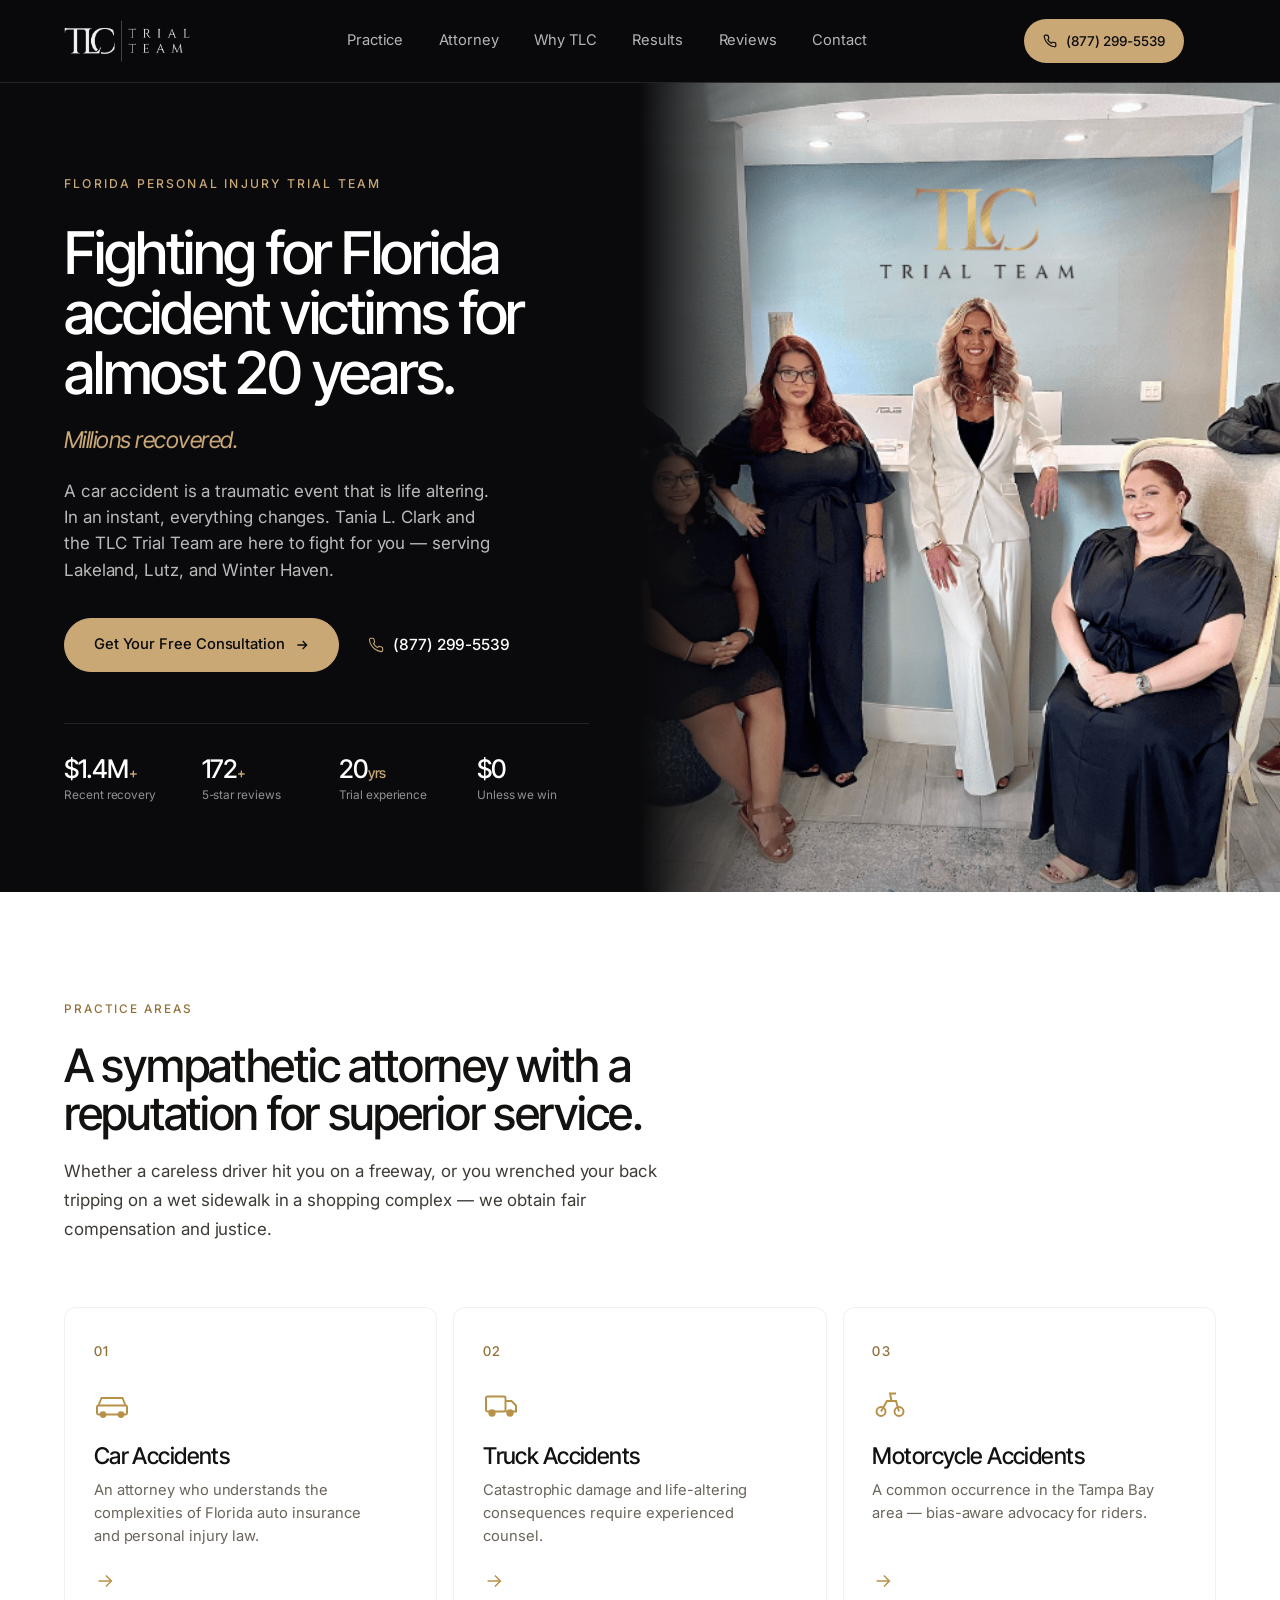
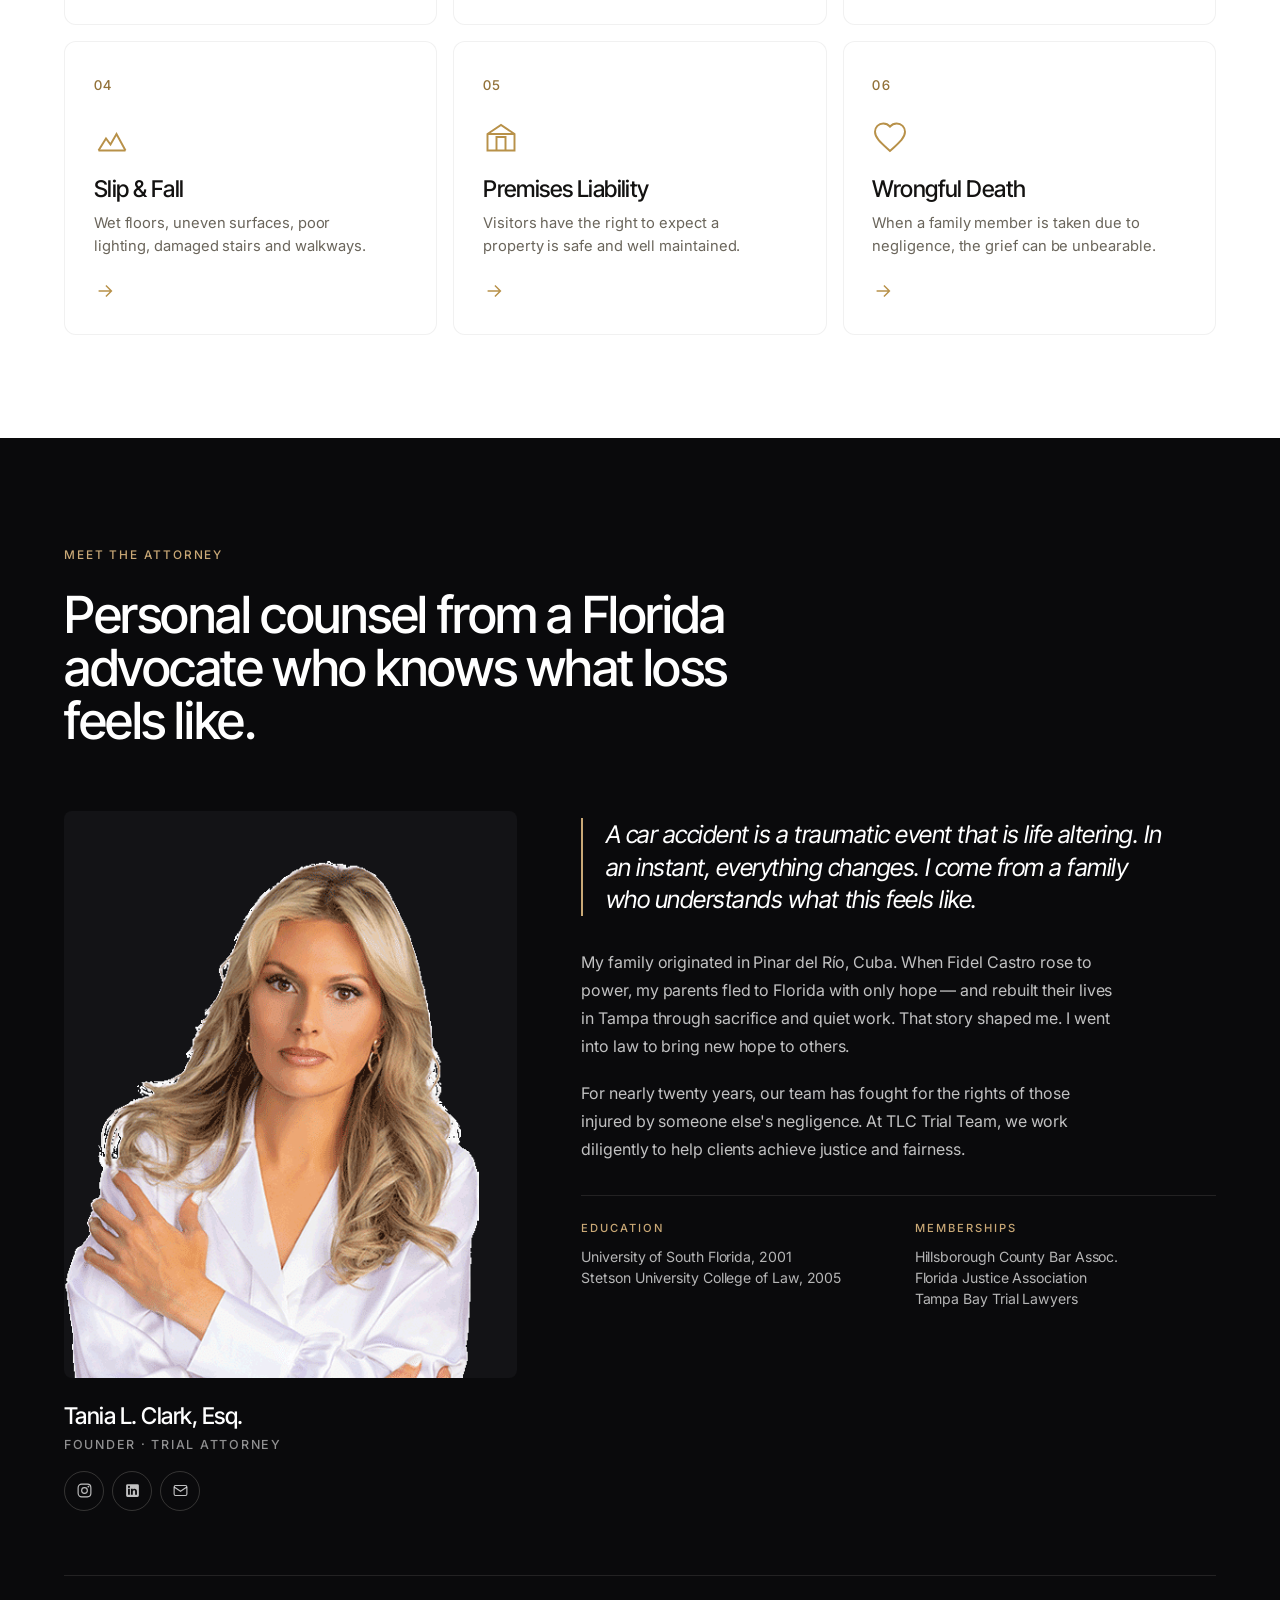
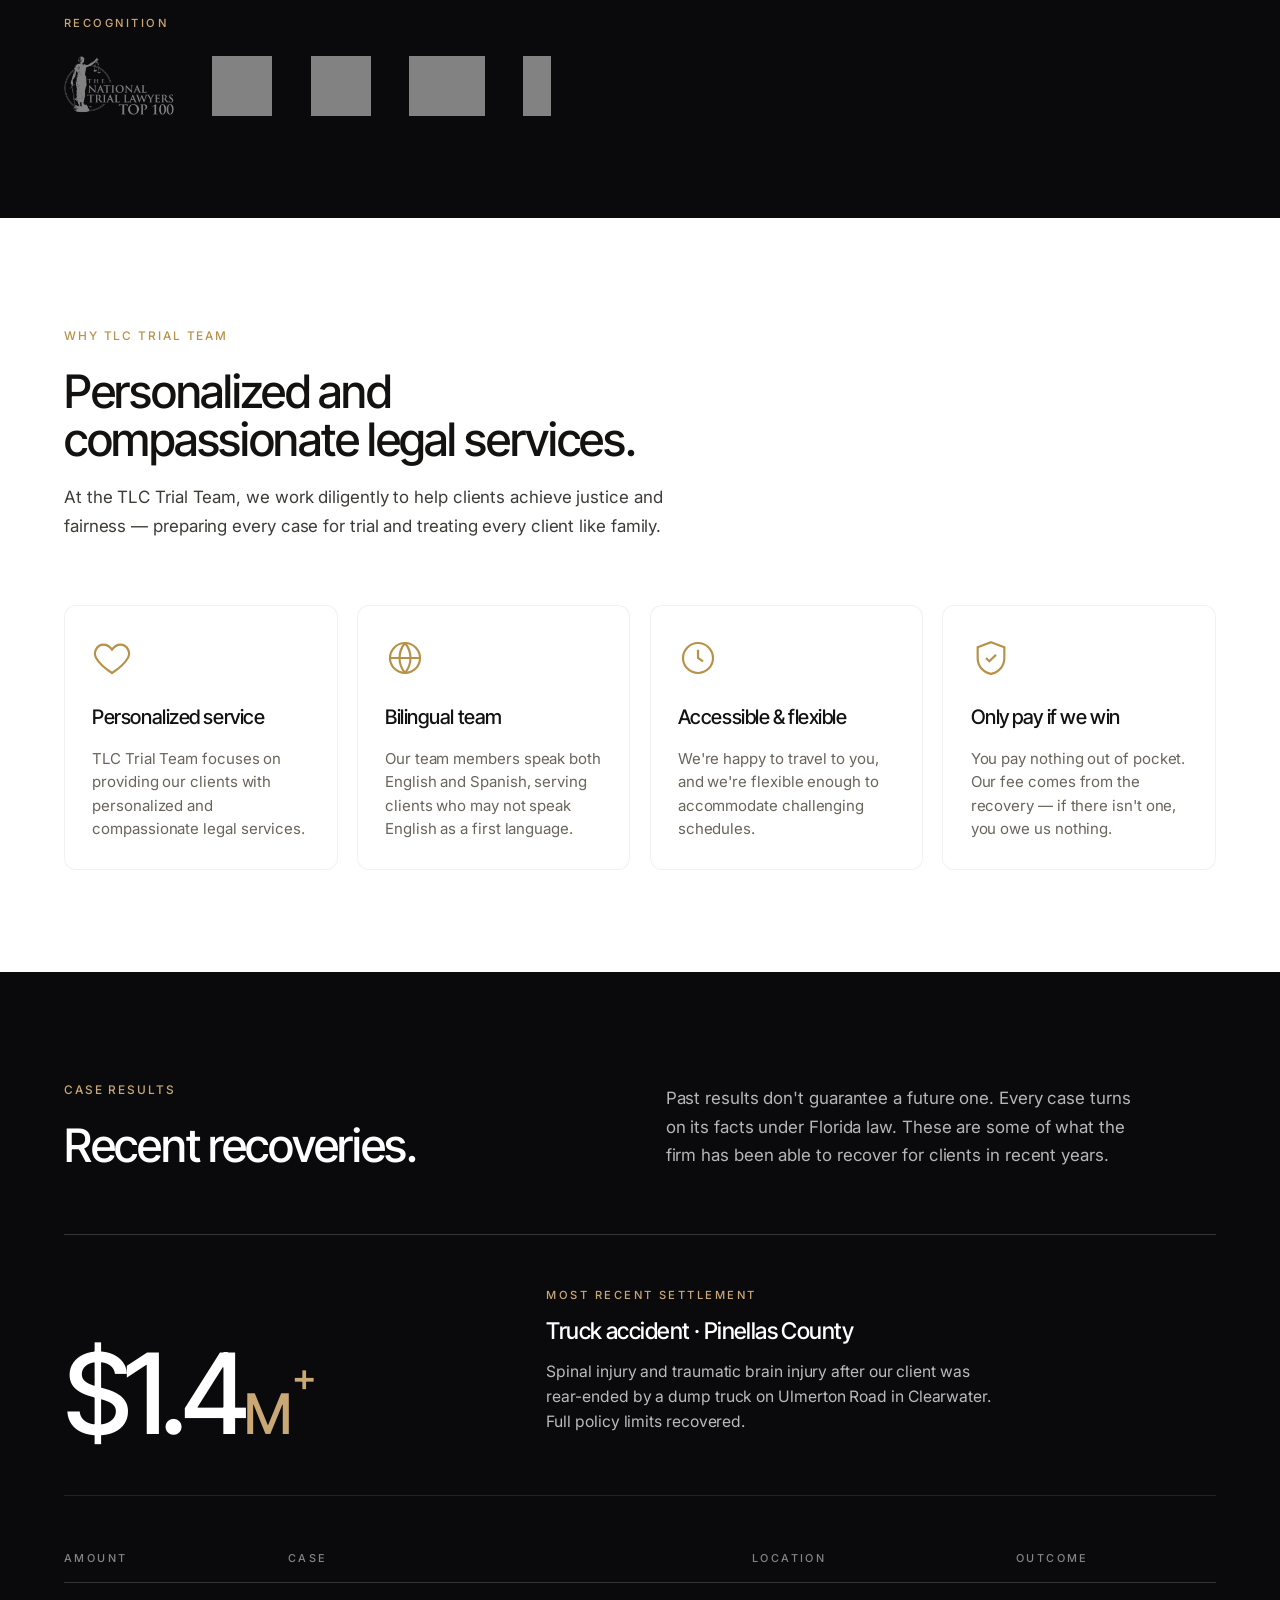
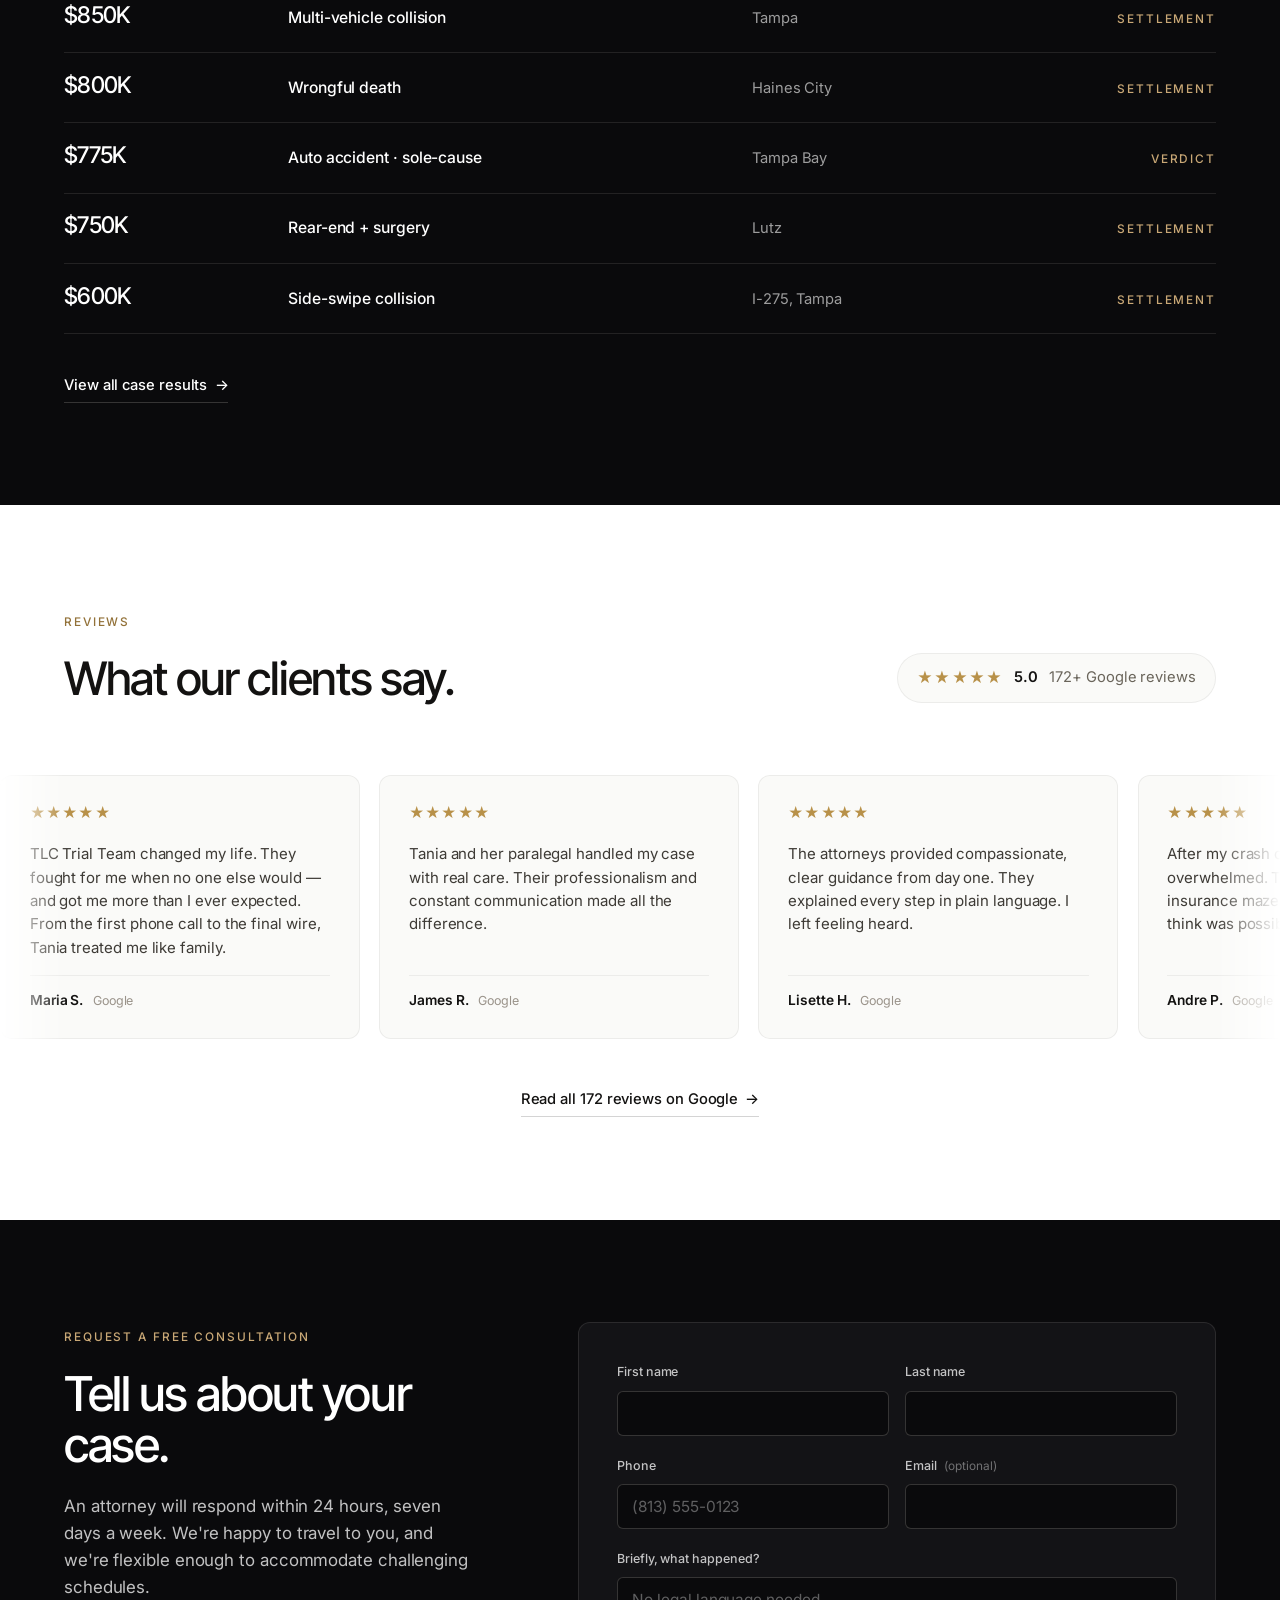
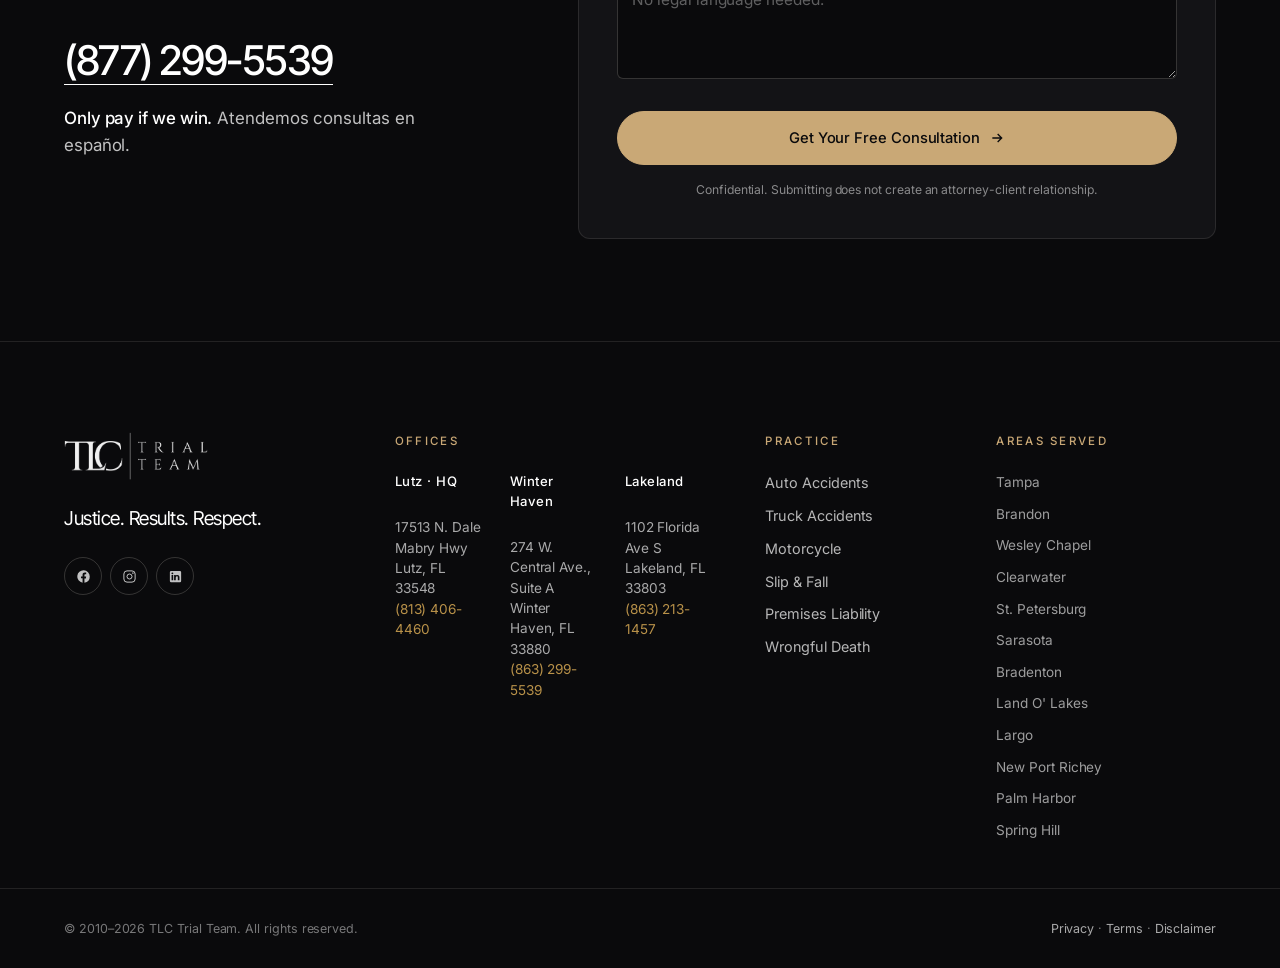
==== commit 6daa4c96: "v24: TLC verbatim copy throughout, alternating sections, gold icons on white Copy (pulled verbatim f" ====
--- a/index.html
+++ b/index.html
@@ -10,7 +10,7 @@
 <link rel="preconnect" href="https://fonts.gstatic.com" crossorigin>
 <link rel="stylesheet" href="https://fonts.googleapis.com/css2?family=Inter:wght@300;400;500;600;700&family=Inter+Tight:wght@400;500;600;700&display=swap">
 <link rel="icon" href="data:image/svg+xml,%3Csvg xmlns='http://www.w3.org/2000/svg' viewBox='0 0 100 100'%3E%3Crect width='100' height='100' fill='%230A0A0C'/%3E%3Ctext x='50' y='66' text-anchor='middle' font-family='Inter Tight, sans-serif' font-size='52' font-weight='600' letter-spacing='-3' fill='%23C9A876'%3ETLC%3C/text%3E%3C/svg%3E">
-<link rel="stylesheet" href="assets/css/styles.css?v=23">
+<link rel="stylesheet" href="assets/css/styles.css?v=24">
 </head>
 <body>
 
@@ -42,9 +42,10 @@
     <div class="hero-copy">
       <div class="wrap-left">
         <span class="hero-kicker">Florida Personal Injury Trial Team</span>
-        <h1>A car accident<br>is life altering.<br><span class="accent">In an instant,<br>everything changes.</span></h1>
+        <h1>Fighting for Florida<br>accident victims for<br>almost 20 years.</h1>
+        <p class="hero-sub-accent">Millions recovered.</p>
         <p class="hero-lede">
-          For almost twenty years, Tania L. Clark and the TLC Trial Team have fought for Florida accident victims. Personalized, compassionate counsel — serving Tampa Bay and Central Florida.
+          A car accident is a traumatic event that is life altering. In an instant, everything changes. Tania L. Clark and the TLC Trial Team are here to fight for you — serving Lakeland, Lutz, and Winter Haven.
         </p>
         <div class="hero-cta">
           <a href="#contact" class="btn btn-gold">
@@ -88,8 +89,8 @@
   <div class="wrap">
     <header class="sec-head">
       <span class="kicker">Practice Areas</span>
-      <h2>You need a sympathetic attorney with a reputation for superior service.</h2>
-      <p>Whether a careless driver hit you on a freeway, or you wrenched your back tripping on a wet sidewalk in a shopping complex — we have the courtroom discipline to obtain fair compensation and justice.</p>
+      <h2>A sympathetic attorney with a reputation for superior service.</h2>
+      <p>Whether a careless driver hit you on a freeway, or you wrenched your back tripping on a wet sidewalk in a shopping complex — we obtain fair compensation and justice.</p>
     </header>
 
     <div class="ptiles">
@@ -98,8 +99,8 @@
         <span class="ptile-icon" aria-hidden="true">
           <svg viewBox="0 0 24 24" fill="none" stroke="currentColor" stroke-width="1.4"><path d="M3 13l2-5h14l2 5"/><rect x="2" y="13" width="20" height="6" rx="1"/><circle cx="6" cy="19" r="1.6" fill="currentColor"/><circle cx="18" cy="19" r="1.6" fill="currentColor"/></svg>
         </span>
-        <h3>Auto Accidents</h3>
-        <p>Rear-end, intersection, rideshare, uninsured-driver cases.</p>
+        <h3>Car Accidents</h3>
+        <p>An attorney who understands the complexities of Florida auto insurance and personal injury law.</p>
         <span class="ptile-arrow" aria-hidden="true">
           <svg viewBox="0 0 24 24" fill="none" stroke="currentColor" stroke-width="1.6"><path d="M5 12h14M13 6l6 6-6 6"/></svg>
         </span>
@@ -110,7 +111,7 @@
           <svg viewBox="0 0 24 24" fill="none" stroke="currentColor" stroke-width="1.4"><rect x="2" y="7" width="13" height="10" rx="1"/><path d="M15 10h4l3 3v4h-7"/><circle cx="6" cy="18" r="1.8" fill="currentColor"/><circle cx="18" cy="18" r="1.8" fill="currentColor"/></svg>
         </span>
         <h3>Truck Accidents</h3>
-        <p>Commercial carriers, severe-impact, complex-liability claims.</p>
+        <p>Catastrophic damage and life-altering consequences require experienced counsel.</p>
         <span class="ptile-arrow" aria-hidden="true">
           <svg viewBox="0 0 24 24" fill="none" stroke="currentColor" stroke-width="1.6"><path d="M5 12h14M13 6l6 6-6 6"/></svg>
         </span>
@@ -120,8 +121,8 @@
         <span class="ptile-icon" aria-hidden="true">
           <svg viewBox="0 0 24 24" fill="none" stroke="currentColor" stroke-width="1.4"><circle cx="6" cy="17" r="3"/><circle cx="18" cy="17" r="3"/><path d="M6 17l4-7h6l2 7M13 10l-1-5h4"/></svg>
         </span>
-        <h3>Motorcycle</h3>
-        <p>Bias-aware advocacy for riders and catastrophic injuries.</p>
+        <h3>Motorcycle Accidents</h3>
+        <p>A common occurrence in the Tampa Bay area — bias-aware advocacy for riders.</p>
         <span class="ptile-arrow" aria-hidden="true">
           <svg viewBox="0 0 24 24" fill="none" stroke="currentColor" stroke-width="1.6"><path d="M5 12h14M13 6l6 6-6 6"/></svg>
         </span>
@@ -132,7 +133,7 @@
           <svg viewBox="0 0 24 24" fill="none" stroke="currentColor" stroke-width="1.4"><path d="M3 21l5-8 3 4 4-7 6 11"/><path d="M3 21h18"/></svg>
         </span>
         <h3>Slip &amp; Fall</h3>
-        <p>Unsafe walkways, missing warnings, negligent upkeep.</p>
+        <p>Wet floors, uneven surfaces, poor lighting, damaged stairs and walkways.</p>
         <span class="ptile-arrow" aria-hidden="true">
           <svg viewBox="0 0 24 24" fill="none" stroke="currentColor" stroke-width="1.6"><path d="M5 12h14M13 6l6 6-6 6"/></svg>
         </span>
@@ -143,7 +144,7 @@
           <svg viewBox="0 0 24 24" fill="none" stroke="currentColor" stroke-width="1.4"><path d="M3 10l9-6 9 6v11H3V10z"/><path d="M9 21V12h6v9M3 10h18"/></svg>
         </span>
         <h3>Premises Liability</h3>
-        <p>Property-owner negligence in stores, offices, public spaces.</p>
+        <p>Visitors have the right to expect a property is safe and well maintained.</p>
         <span class="ptile-arrow" aria-hidden="true">
           <svg viewBox="0 0 24 24" fill="none" stroke="currentColor" stroke-width="1.6"><path d="M5 12h14M13 6l6 6-6 6"/></svg>
         </span>
@@ -154,7 +155,7 @@
           <svg viewBox="0 0 24 24" fill="none" stroke="currentColor" stroke-width="1.4"><path d="M12 21.35l-1.45-1.32C5.4 15.36 2 12.28 2 8.5 2 5.42 4.42 3 7.5 3c1.74 0 3.41.81 4.5 2.09C13.09 3.81 14.76 3 16.5 3 19.58 3 22 5.42 22 8.5c0 3.78-3.4 6.86-8.55 11.54L12 21.35z"/></svg>
         </span>
         <h3>Wrongful Death</h3>
-        <p>Compassionate guidance for families after preventable loss.</p>
+        <p>When a family member is taken due to negligence, the grief can be unbearable.</p>
         <span class="ptile-arrow" aria-hidden="true">
           <svg viewBox="0 0 24 24" fill="none" stroke="currentColor" stroke-width="1.6"><path d="M5 12h14M13 6l6 6-6 6"/></svg>
         </span>
@@ -195,12 +196,12 @@
 
       <div class="attorney-body">
         <blockquote class="attorney-quote">
-          My family originated in Pinar del Río, Cuba. When Fidel Castro rose to power, my parents fled to Florida with only hope — and rebuilt their lives in Tampa through sacrifice and quiet work.
+          A car accident is a traumatic event that is life altering. In an instant, everything changes. I come from a family who understands what this feels like.
         </blockquote>
 
-        <p>That story shaped me. I went into law to bring new hope to others — so the people who come to us in the worst week of their lives find a firm that treats them like family.</p>
-
-        <p>For nearly twenty years, our team has fought for the rights of those injured by someone else's negligence. We prepare every case as if it's going to trial.</p>
+        <p>My family originated in Pinar del Río, Cuba. When Fidel Castro rose to power, my parents fled to Florida with only hope — and rebuilt their lives in Tampa through sacrifice and quiet work. That story shaped me. I went into law to bring new hope to others.</p>
+
+        <p>For nearly twenty years, our team has fought for the rights of those injured by someone else's negligence. At TLC Trial Team, we work diligently to help clients achieve justice and fairness.</p>
 
         <dl class="attorney-meta">
           <div>
@@ -234,7 +235,7 @@
     <header class="sec-head">
       <span class="kicker">Why TLC Trial Team</span>
       <h2>Personalized and compassionate legal services.</h2>
-      <p>TLC Trial Team focuses on providing every client with the kind of representation that prepares for trial from day one and treats people like family.</p>
+      <p>At the TLC Trial Team, we work diligently to help clients achieve justice and fairness — preparing every case for trial and treating every client like family.</p>
     </header>
 
     <div class="why-grid">
@@ -243,27 +244,27 @@
           <svg viewBox="0 0 24 24" fill="none" stroke="currentColor" stroke-width="1.4"><path d="M12 21s-7-4.5-9.5-9C0.5 8.5 3 4 7 4c2 0 3.5 1 5 3 1.5-2 3-3 5-3 4 0 6.5 4.5 4.5 8-2.5 4.5-9.5 9-9.5 9z"/></svg>
         </span>
         <h3>Personalized service</h3>
-        <p>We build relationships with our clients based on trust and compassion. You're never just a case number.</p>
+        <p>TLC Trial Team focuses on providing our clients with personalized and compassionate legal services.</p>
       </article>
       <article class="why-card">
         <span class="why-icon" aria-hidden="true">
           <svg viewBox="0 0 24 24" fill="none" stroke="currentColor" stroke-width="1.4"><circle cx="12" cy="12" r="9"/><path d="M3 12h18M12 3a14 14 0 010 18M12 3a14 14 0 000 18"/></svg>
         </span>
         <h3>Bilingual team</h3>
-        <p>Our team speaks both English and Spanish, allowing us to serve clients across communities. Atendemos consultas en español.</p>
+        <p>Our team members speak both English and Spanish, serving clients who may not speak English as a first language.</p>
       </article>
       <article class="why-card">
         <span class="why-icon" aria-hidden="true">
           <svg viewBox="0 0 24 24" fill="none" stroke="currentColor" stroke-width="1.4"><circle cx="12" cy="12" r="9"/><path d="M12 7v5l3 2"/></svg>
         </span>
         <h3>Accessible &amp; flexible</h3>
-        <p>We're happy to travel to you, and we're flexible enough to accommodate challenging schedules — even after hours.</p>
+        <p>We're happy to travel to you, and we're flexible enough to accommodate challenging schedules.</p>
       </article>
       <article class="why-card">
         <span class="why-icon" aria-hidden="true">
           <svg viewBox="0 0 24 24" fill="none" stroke="currentColor" stroke-width="1.4"><path d="M12 2.5l8 3v6.5c0 5-3.4 8.6-8 9.5-4.6-.9-8-4.5-8-9.5V5.5l8-3z"/><path d="M9 12l2 2 4-4"/></svg>
         </span>
-        <h3>No fee unless we win</h3>
+        <h3>Only pay if we win</h3>
         <p>You pay nothing out of pocket. Our fee comes from the recovery — if there isn't one, you owe us nothing.</p>
       </article>
     </div>
@@ -413,11 +414,11 @@
 <section class="contact" id="contact">
   <div class="wrap contact-grid">
     <div class="contact-copy">
-      <span class="kicker">Free Case Review</span>
-      <h2>Tell us what happened.</h2>
-      <p>An attorney will respond within 24 hours, seven days a week. There's no fee unless we recover for you.</p>
+      <span class="kicker">Request a Free Consultation</span>
+      <h2>Tell us about your case.</h2>
+      <p>An attorney will respond within 24 hours, seven days a week. We're happy to travel to you, and we're flexible enough to accommodate challenging schedules.</p>
       <a href="tel:+18772995539" class="contact-phone">(877) 299-5539</a>
-      <p class="contact-sub"><strong>Only pay if we win.</strong> Bilingual — atendemos consultas en español.</p>
+      <p class="contact-sub"><strong>Only pay if we win.</strong> Atendemos consultas en español.</p>
     </div>
 
     <form class="form" novalidate>
@@ -431,7 +432,7 @@
       </div>
       <label><span>Briefly, what happened?</span><textarea rows="4" placeholder="No legal language needed."></textarea></label>
       <button type="button" class="btn btn-gold btn-block">
-        Request consultation
+        Get Your Free Consultation
         <svg viewBox="0 0 24 24" fill="none" stroke="currentColor" stroke-width="2" aria-hidden="true"><path d="M5 12h14M13 6l6 6-6 6"/></svg>
       </button>
       <p class="form-fine">Confidential. Submitting does not create an attorney-client relationship.</p>
@@ -513,6 +514,6 @@
   </span>
 </a>
 
-<script src="assets/js/main.js?v=23"></script>
+<script src="assets/js/main.js?v=24"></script>
 </body>
 </html>
--- a/assets/css/styles.css
+++ b/assets/css/styles.css
@@ -345,6 +345,17 @@
 }
 .hero h1 .accent { color: var(--gold); display: block; font-style: italic; }
 
+.hero-sub-accent {
+  font-family: var(--display);
+  font-weight: 400;
+  font-style: italic;
+  font-size: clamp(1.4rem, 1.8vw, 1.7rem);
+  letter-spacing: -0.022em;
+  color: var(--gold);
+  margin-bottom: 1.6rem;
+  line-height: 1;
+}
+
 .hero-lede {
   font-family: var(--sans);
   font-size: var(--t-body-lg);
@@ -437,19 +448,15 @@
 }
 
 /* ──────────────────────────────────────────────────────
-   PRACTICE
+   PRACTICE — WHITE bg, gold icons, ink type
    ────────────────────────────────────────────────────── */
 
 .practice {
-  background: var(--dark);
-  color: var(--white);
+  background: var(--white);
+  color: var(--ink);
   padding: clamp(5rem, 8vw, 8rem) 0;
-  border-top: 1px solid var(--dark-line);
-}
-.practice .sec-head { color: var(--white); }
-.practice .sec-head h2 { color: var(--white); }
-.practice .sec-head p { color: rgba(255, 255, 255, 0.7); }
-.practice .kicker { color: var(--gold); }
+}
+.practice .kicker { color: var(--gold-deep); }
 
 .ptiles {
   display: grid;
@@ -464,28 +471,19 @@
   display: flex;
   flex-direction: column;
   padding: 2rem 1.8rem 2rem;
-  background: var(--dark-2);
-  border: 1px solid var(--dark-line);
+  background: var(--white);
+  border: 1px solid var(--line-soft);
   border-radius: 12px;
   min-height: 260px;
   overflow: hidden;
   transition: all var(--d2) var(--ease);
 }
-.ptile::before {
-  content: "";
-  position: absolute;
-  inset: 0;
-  background: radial-gradient(circle at 80% 100%, var(--gold-soft), transparent 60%);
-  opacity: 0;
-  transition: opacity var(--d2) var(--ease);
-  pointer-events: none;
-}
 .ptile:hover {
-  background: var(--dark-3);
   border-color: var(--gold-2);
+  background: var(--offwhite);
   transform: translateY(-3px);
-}
-.ptile:hover::before { opacity: 1; }
+  box-shadow: 0 12px 28px -16px rgba(19, 18, 17, 0.15);
+}
 .ptile > * { position: relative; z-index: 1; }
 
 .ptile-num {
@@ -493,58 +491,62 @@
   font-weight: 500;
   font-size: 0.84rem;
   letter-spacing: 0.1em;
-  color: var(--gold);
+  color: var(--gold-deep);
   margin-bottom: 1.4rem;
 }
+/* Gold icon on white — no dark circle */
 .ptile-icon {
-  width: 44px; height: 44px;
-  border-radius: 999px;
-  border: 1px solid var(--gold-2);
-  color: var(--gold);
-  display: grid; place-items: center;
-  margin-bottom: 1.2rem;
-}
-.ptile-icon svg { width: 22px; height: 22px; }
+  width: 36px;
+  height: 36px;
+  color: var(--gold-2);
+  display: grid;
+  place-items: center;
+  margin-bottom: 1.4rem;
+}
+.ptile-icon svg { width: 100%; height: 100%; stroke-width: 1.3; }
 
 .ptile h3 {
   font-family: var(--display);
   font-weight: 500;
   font-size: clamp(1.4rem, 1.8vw, 1.6rem);
   letter-spacing: -0.025em;
-  color: var(--white);
+  color: var(--ink);
   margin-bottom: 0.6rem;
   line-height: 1.1;
 }
 .ptile p {
   font-family: var(--sans);
   font-size: 0.92rem;
-  color: rgba(255, 255, 255, 0.68);
-  line-height: 1.5;
-  max-width: 30ch;
+  color: var(--ink-3);
+  line-height: 1.55;
+  max-width: 32ch;
   margin-bottom: 1.4rem;
 }
 .ptile-arrow {
   margin-top: auto;
-  color: var(--gold);
+  color: var(--gold-2);
   transition: transform var(--d2) var(--ease);
 }
 .ptile-arrow svg { width: 22px; height: 22px; }
-.ptile:hover .ptile-arrow { transform: translateX(4px); }
-
-/* ──────────────────────────────────────────────────────
-   ATTORNEY — new hierarchy: headline first, name under portrait
+.ptile:hover .ptile-arrow { transform: translateX(4px); color: var(--gold-deep); }
+
+/* ──────────────────────────────────────────────────────
+   ATTORNEY — DARK bg, light type
    ────────────────────────────────────────────────────── */
 
 .attorney {
-  background: var(--white);
+  background: var(--dark);
+  color: var(--white);
   padding: clamp(5rem, 8vw, 8rem) 0;
 }
 .attorney .sec-head { max-width: 70ch; }
 .attorney .sec-head h2 {
   font-size: clamp(2.2rem, 4vw, 3.2rem);
   max-width: 26ch;
-}
-.attorney .kicker { color: var(--gold-deep); }
+  color: var(--white);
+}
+.attorney .sec-head p { color: rgba(255, 255, 255, 0.7); }
+.attorney .kicker { color: var(--gold); }
 
 .attorney-grid {
   display: grid;
@@ -565,7 +567,7 @@
   aspect-ratio: 4 / 5;
   overflow: hidden;
   border-radius: 8px;
-  background: var(--paper);
+  background: var(--dark-2);
 }
 .attorney-photo-wrap img {
   width: 100%;
@@ -584,7 +586,7 @@
   font-weight: 500;
   font-size: clamp(1.3rem, 1.8vw, 1.5rem);
   letter-spacing: -0.022em;
-  color: var(--ink);
+  color: var(--white);
   line-height: 1.1;
 }
 .aid-role {
@@ -593,7 +595,7 @@
   font-weight: 500;
   letter-spacing: 0.14em;
   text-transform: uppercase;
-  color: var(--ink-3);
+  color: rgba(255, 255, 255, 0.55);
 }
 
 .attorney-socials {
@@ -605,15 +607,15 @@
   width: 40px; height: 40px;
   display: grid; place-items: center;
   border-radius: 999px;
-  background: var(--white);
-  border: 1px solid var(--line);
-  color: var(--ink-2);
+  background: transparent;
+  border: 1px solid var(--dark-line-2);
+  color: rgba(255, 255, 255, 0.75);
   transition: all var(--d1) var(--ease);
 }
 .attorney-socials a:hover {
-  background: var(--ink);
-  border-color: var(--ink);
-  color: var(--gold);
+  background: var(--gold);
+  border-color: var(--gold);
+  color: var(--dark);
   transform: translateY(-1px);
 }
 .attorney-socials svg { width: 17px; height: 17px; }
@@ -626,16 +628,16 @@
   font-size: clamp(1.3rem, 1.9vw, 1.65rem);
   line-height: 1.35;
   letter-spacing: -0.02em;
-  color: var(--ink);
+  color: var(--white);
   margin-bottom: 2rem;
   padding-left: 1.4rem;
-  border-left: 2px solid var(--gold-2);
+  border-left: 2px solid var(--gold);
   max-width: 42ch;
 }
 .attorney-body p {
   font-size: 1rem;
   line-height: 1.75;
-  color: var(--ink-2);
+  color: rgba(255, 255, 255, 0.75);
   margin-bottom: 1.2rem;
   max-width: 54ch;
 }
@@ -646,7 +648,7 @@
   gap: 1.4rem 2rem;
   margin-top: 2rem;
   padding-top: 1.4rem;
-  border-top: 1px solid var(--line-soft);
+  border-top: 1px solid var(--dark-line);
 }
 @media (max-width: 540px) { .attorney-meta { grid-template-columns: 1fr; } }
 .attorney-meta dt {
@@ -655,20 +657,20 @@
   font-weight: 500;
   letter-spacing: 0.18em;
   text-transform: uppercase;
-  color: var(--mute);
+  color: var(--gold);
   margin-bottom: 0.5rem;
 }
 .attorney-meta dd {
   font-family: var(--sans);
   font-size: 0.88rem;
   line-height: 1.5;
-  color: var(--ink-2);
+  color: rgba(255, 255, 255, 0.7);
 }
 
 .attorney-awards {
   margin-top: clamp(3rem, 5vw, 4rem);
   padding-top: clamp(2rem, 3vw, 2.4rem);
-  border-top: 1px solid var(--line-soft);
+  border-top: 1px solid var(--dark-line);
 }
 .awards-label {
   display: block;
@@ -677,7 +679,7 @@
   font-weight: 500;
   letter-spacing: 0.22em;
   text-transform: uppercase;
-  color: var(--mute);
+  color: var(--gold);
   margin-bottom: 1.4rem;
 }
 .awards-row {
@@ -692,21 +694,20 @@
   width: auto;
   height: auto;
   object-fit: contain;
-  opacity: 0.65;
-  filter: grayscale(0.3);
+  opacity: 0.7;
+  filter: brightness(0) invert(1) opacity(0.7);
   transition: opacity var(--d2) var(--ease);
 }
-.awards-row img:hover { opacity: 1; }
+.awards-row img:hover { opacity: 1; filter: brightness(0) invert(1) opacity(1); }
 @media (max-width: 540px) { .awards-row img { max-height: 44px; max-width: 80px; } }
 
 /* ──────────────────────────────────────────────────────
-   WHY TLC — icons in circle badges, left-aligned section
+   WHY TLC — WHITE bg, gold icons (no dark circle)
    ────────────────────────────────────────────────────── */
 
 .why {
-  background: var(--offwhite);
+  background: var(--white);
   padding: clamp(5rem, 8vw, 8rem) 0;
-  border-top: 1px solid var(--line-soft);
 }
 
 .why-grid {
@@ -721,7 +722,7 @@
   background: var(--white);
   border: 1px solid var(--line-soft);
   border-radius: 12px;
-  padding: 1.8rem 1.6rem 1.8rem;
+  padding: 2rem 1.7rem 1.8rem;
   display: flex;
   flex-direction: column;
   gap: 0.6rem;
@@ -731,20 +732,19 @@
 .why-card:hover {
   border-color: var(--gold-2);
   transform: translateY(-2px);
-}
-
-/* Icon circle — replaces the old number */
+  box-shadow: 0 12px 28px -16px rgba(19, 18, 17, 0.15);
+}
+
+/* Gold icon on white — no dark background circle */
 .why-icon {
-  width: 48px;
-  height: 48px;
-  border-radius: 999px;
-  background: var(--dark);
-  color: var(--gold);
+  width: 40px;
+  height: 40px;
+  color: var(--gold-2);
   display: grid;
   place-items: center;
-  margin-bottom: 1.1rem;
-}
-.why-icon svg { width: 22px; height: 22px; }
+  margin-bottom: 1.2rem;
+}
+.why-icon svg { width: 100%; height: 100%; stroke-width: 1.3; }
 
 .why-card h3 {
   font-family: var(--display);
@@ -763,18 +763,22 @@
 }
 
 /* ──────────────────────────────────────────────────────
-   RESULTS — editorial table treatment, white bg
+   RESULTS — DARK bg, editorial treatment
    ────────────────────────────────────────────────────── */
 
 .results {
-  background: var(--white);
+  background: var(--dark);
+  color: var(--white);
   padding: clamp(5rem, 8vw, 8rem) 0;
 }
+.results .kicker { color: var(--gold); }
+.results .sec-head h2 { color: var(--white); }
+.results .sec-head p { color: rgba(255, 255, 255, 0.7); }
 
 /* Featured result */
 .result-feature {
-  border-top: 1px solid var(--line-2);
-  border-bottom: 1px solid var(--line-soft);
+  border-top: 1px solid var(--dark-line-2);
+  border-bottom: 1px solid var(--dark-line);
   padding: clamp(2.5rem, 4vw, 4rem) 0;
   margin-bottom: clamp(1.5rem, 3vw, 2.4rem);
 }
@@ -792,20 +796,20 @@
   font-size: clamp(4.5rem, 9vw, 7rem);
   line-height: 0.9;
   letter-spacing: -0.06em;
-  color: var(--ink);
+  color: var(--white);
   position: relative;
 }
 .rf-amount em {
   font-style: normal;
   font-size: 0.5em;
-  color: var(--gold-2);
+  color: var(--gold);
   margin-left: 0.04em;
   font-weight: 500;
   letter-spacing: -0.04em;
 }
 .rf-amount sup {
   font-size: 0.35em;
-  color: var(--gold-2);
+  color: var(--gold);
   font-weight: 500;
   margin-left: 0.05em;
   vertical-align: top;
@@ -821,7 +825,7 @@
   font-weight: 500;
   letter-spacing: 0.22em;
   text-transform: uppercase;
-  color: var(--gold-deep);
+  color: var(--gold);
   margin-bottom: 0.8rem;
 }
 .rf-case {
@@ -830,13 +834,13 @@
   font-weight: 500;
   font-size: clamp(1.3rem, 1.8vw, 1.6rem);
   letter-spacing: -0.025em;
-  color: var(--ink);
+  color: var(--white);
   margin-bottom: 0.9rem;
   line-height: 1.15;
 }
 .rf-detail p {
   font-size: 0.98rem;
-  color: var(--ink-2);
+  color: rgba(255, 255, 255, 0.72);
   line-height: 1.6;
   max-width: 46ch;
 }
@@ -845,14 +849,14 @@
 .rtable {
   display: flex;
   flex-direction: column;
-  border-bottom: 1px solid var(--line-soft);
+  border-bottom: 1px solid var(--dark-line);
 }
 .rtable-head {
   display: grid;
   grid-template-columns: 1fr 2.2fr 1.2fr 1fr;
   gap: 1.5rem;
   padding: 0.9rem 0;
-  border-bottom: 1px solid var(--line-2);
+  border-bottom: 1px solid var(--dark-line-2);
 }
 .rtable-head span {
   font-family: var(--sans);
@@ -860,14 +864,14 @@
   font-weight: 500;
   letter-spacing: 0.22em;
   text-transform: uppercase;
-  color: var(--mute);
+  color: rgba(255, 255, 255, 0.5);
 }
 .rtable-row {
   display: grid;
   grid-template-columns: 1fr 2.2fr 1.2fr 1fr;
   gap: 1.5rem;
   padding: 1.3rem 0;
-  border-bottom: 1px solid var(--line-soft);
+  border-bottom: 1px solid var(--dark-line);
   align-items: baseline;
   transition: padding var(--d2) var(--ease);
 }
@@ -879,20 +883,20 @@
   font-weight: 500;
   font-size: clamp(1.4rem, 1.8vw, 1.8rem);
   letter-spacing: -0.03em;
-  color: var(--ink);
+  color: var(--white);
   line-height: 1;
 }
 .rrow-case {
   font-family: var(--sans);
   font-size: 0.98rem;
   font-weight: 500;
-  color: var(--ink);
+  color: var(--white);
   letter-spacing: -0.005em;
 }
 .rrow-loc {
   font-family: var(--sans);
   font-size: 0.92rem;
-  color: var(--ink-3);
+  color: rgba(255, 255, 255, 0.6);
 }
 .rrow-out {
   font-family: var(--sans);
@@ -900,7 +904,7 @@
   font-weight: 500;
   letter-spacing: 0.16em;
   text-transform: uppercase;
-  color: var(--gold-deep);
+  color: var(--gold);
   text-align: right;
 }
 
@@ -918,20 +922,20 @@
   .rrow-out { grid-row: 2; grid-column: 2; justify-self: end; text-align: right; }
 }
 
-.results-all { margin-top: 2.4rem; display: inline-flex; }
-
-/* ──────────────────────────────────────────────────────
-   REVIEWS — carousel (kept from v22)
+.results-all { margin-top: 2.4rem; display: inline-flex; color: var(--white); border-bottom-color: var(--dark-line-2); }
+.results-all:hover { color: var(--gold); border-bottom-color: var(--gold); }
+
+/* ──────────────────────────────────────────────────────
+   REVIEWS — WHITE bg, light carousel
    ────────────────────────────────────────────────────── */
 
 .reviews {
-  background: var(--dark);
-  color: var(--white);
+  background: var(--white);
+  color: var(--ink);
   padding: clamp(5rem, 8vw, 8rem) 0;
   overflow: hidden;
-  border-top: 1px solid var(--dark-line);
-}
-.reviews .kicker { color: var(--gold); }
+}
+.reviews .kicker { color: var(--gold-deep); }
 
 .reviews-head {
   display: grid;
@@ -941,7 +945,7 @@
   margin-bottom: clamp(3rem, 5vw, 4rem);
 }
 @media (max-width: 720px) { .reviews-head { grid-template-columns: 1fr; align-items: start; } }
-.reviews-head h2 { color: var(--white); max-width: 16ch; }
+.reviews-head h2 { color: var(--ink); max-width: 16ch; }
 
 .rev-summary {
   display: inline-flex;
@@ -949,14 +953,14 @@
   gap: 0.7rem;
   font-family: var(--sans);
   font-size: 0.92rem;
-  color: rgba(255, 255, 255, 0.7);
+  color: var(--ink-3);
   padding: 0.7rem 1.2rem;
-  background: var(--dark-2);
-  border: 1px solid var(--dark-line);
+  background: var(--offwhite);
+  border: 1px solid var(--line-soft);
   border-radius: 999px;
 }
-.rev-summary-num b { color: var(--white); font-weight: 600; }
-.rev-stars { color: var(--gold); letter-spacing: 0.08em; font-size: 0.95rem; }
+.rev-summary-num b { color: var(--ink); font-weight: 600; }
+.rev-stars { color: var(--gold-2); letter-spacing: 0.08em; font-size: 0.95rem; }
 
 .rev-marquee {
   position: relative;
@@ -976,8 +980,8 @@
 
 .rcard {
   flex: 0 0 360px;
-  background: var(--dark-2);
-  border: 1px solid var(--dark-line);
+  background: var(--offwhite);
+  border: 1px solid var(--line-soft);
   border-radius: 12px;
   padding: 1.6rem 1.8rem 1.6rem;
   display: flex;
@@ -990,7 +994,7 @@
   font-family: var(--sans);
   font-size: 0.94rem;
   line-height: 1.55;
-  color: rgba(255, 255, 255, 0.82);
+  color: var(--ink-2);
   letter-spacing: -0.005em;
   flex-grow: 1;
 }
@@ -999,21 +1003,22 @@
   align-items: center;
   gap: 0.6rem;
   padding-top: 0.8rem;
-  border-top: 1px solid var(--dark-line);
-}
-.rcard-name { font-family: var(--sans); font-size: 0.86rem; font-weight: 600; color: var(--white); letter-spacing: -0.005em; }
-.rcard-src { font-family: var(--sans); font-size: 0.78rem; color: rgba(255, 255, 255, 0.45); }
+  border-top: 1px solid var(--line-soft);
+}
+.rcard-name { font-family: var(--sans); font-size: 0.86rem; font-weight: 600; color: var(--ink); letter-spacing: -0.005em; }
+.rcard-src { font-family: var(--sans); font-size: 0.78rem; color: var(--mute); }
 
 .reviews-foot { margin-top: 2.4rem; text-align: center; }
-.reviews-foot .btn-text { color: var(--white); border-bottom-color: var(--dark-line-2); }
-.reviews-foot .btn-text:hover { color: var(--gold); border-bottom-color: var(--gold); }
-
-/* ──────────────────────────────────────────────────────
-   CONTACT
+.reviews-foot .btn-text { color: var(--ink); border-bottom-color: var(--line-2); }
+.reviews-foot .btn-text:hover { color: var(--gold-deep); border-bottom-color: var(--gold-2); }
+
+/* ──────────────────────────────────────────────────────
+   CONTACT — DARK bg
    ────────────────────────────────────────────────────── */
 
 .contact {
-  background: var(--white);
+  background: var(--dark);
+  color: var(--white);
   padding: clamp(5rem, 8vw, 8rem) 0;
 }
 .contact-grid {
@@ -1024,20 +1029,21 @@
 }
 @media (max-width: 880px) { .contact-grid { grid-template-columns: 1fr; } }
 
-.contact-copy .kicker { color: var(--gold-deep); }
+.contact-copy .kicker { color: var(--gold); }
 .contact-copy h2 {
   font-size: clamp(2.2rem, 4vw, 3rem);
   line-height: 1.05;
   letter-spacing: -0.03em;
   margin-bottom: 1.4rem;
   max-width: 14ch;
+  color: var(--white);
 }
 .contact-copy > p {
   font-size: var(--t-body-lg);
   line-height: 1.6;
-  color: var(--ink-2);
+  color: rgba(255, 255, 255, 0.75);
   margin-bottom: 2.4rem;
-  max-width: 36ch;
+  max-width: 38ch;
 }
 .contact-phone {
   display: inline-block;
@@ -1045,19 +1051,19 @@
   font-weight: 500;
   font-size: clamp(2rem, 3.2vw, 2.6rem);
   letter-spacing: -0.035em;
-  color: var(--ink);
+  color: var(--white);
   line-height: 1;
   margin-bottom: 1.2rem;
   padding-bottom: 4px;
-  border-bottom: 1px solid var(--ink);
-}
-.contact-phone:hover { color: var(--gold-2); border-bottom-color: var(--gold-2); }
-.contact-sub { font-size: 0.94rem; color: var(--ink-3); line-height: 1.6; }
-.contact-sub strong { color: var(--ink); font-weight: 500; }
+  border-bottom: 1px solid var(--white);
+}
+.contact-phone:hover { color: var(--gold); border-bottom-color: var(--gold); }
+.contact-sub { font-size: 0.94rem; color: rgba(255, 255, 255, 0.65); line-height: 1.6; }
+.contact-sub strong { color: var(--white); font-weight: 500; }
 
 .form {
-  background: var(--offwhite);
-  border: 1px solid var(--line-soft);
+  background: var(--dark-2);
+  border: 1px solid var(--dark-line);
   border-radius: 12px;
   padding: clamp(1.8rem, 3vw, 2.6rem);
 }
@@ -1069,29 +1075,29 @@
   font-family: var(--sans);
   font-size: 0.78rem;
   font-weight: 500;
-  color: var(--ink-2);
+  color: rgba(255, 255, 255, 0.75);
   letter-spacing: -0.005em;
 }
 .form label > span em {
-  font-style: normal; font-weight: 400; color: var(--mute);
+  font-style: normal; font-weight: 400; color: rgba(255, 255, 255, 0.4);
   margin-left: 0.3rem; font-size: 0.74rem;
 }
 .form input, .form textarea {
-  background: var(--white);
-  border: 1px solid var(--line);
+  background: var(--dark);
+  border: 1px solid var(--dark-line-2);
   border-radius: 6px;
   padding: 0.75rem 0.9rem;
-  color: var(--ink);
+  color: var(--white);
   font-family: var(--sans);
   font-size: 0.96rem;
   letter-spacing: -0.005em;
   transition: border-color var(--d1) var(--ease);
 }
-.form input:focus, .form textarea:focus { outline: none; border-color: var(--gold-2); }
-.form input::placeholder, .form textarea::placeholder { color: var(--mute); }
+.form input:focus, .form textarea:focus { outline: none; border-color: var(--gold); }
+.form input::placeholder, .form textarea::placeholder { color: rgba(255, 255, 255, 0.35); }
 .form textarea { resize: vertical; min-height: 100px; }
 .form .btn { margin-top: 0.8rem; }
-.form-fine { margin-top: 1rem; font-size: 0.76rem; color: var(--mute); text-align: center; line-height: 1.5; }
+.form-fine { margin-top: 1rem; font-size: 0.76rem; color: rgba(255, 255, 255, 0.5); text-align: center; line-height: 1.5; }
 
 /* ──────────────────────────────────────────────────────
    FOOTER
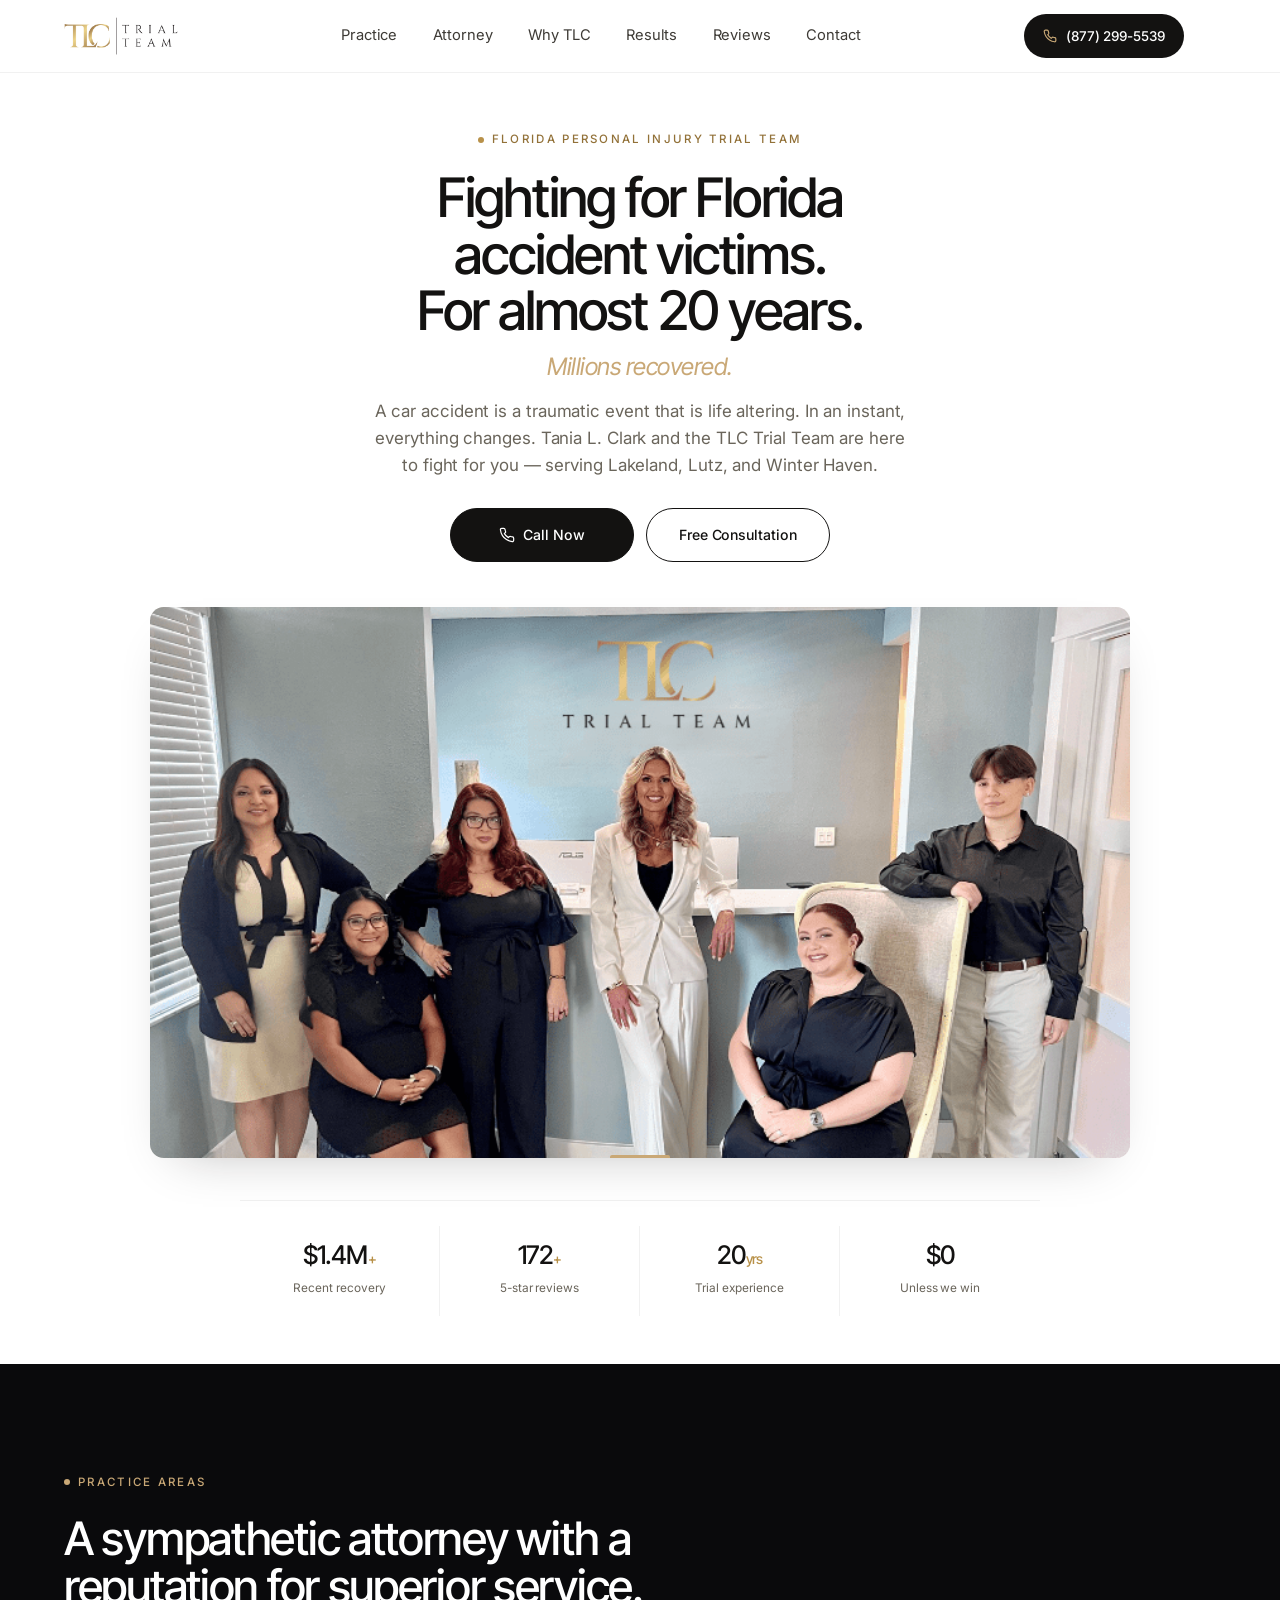
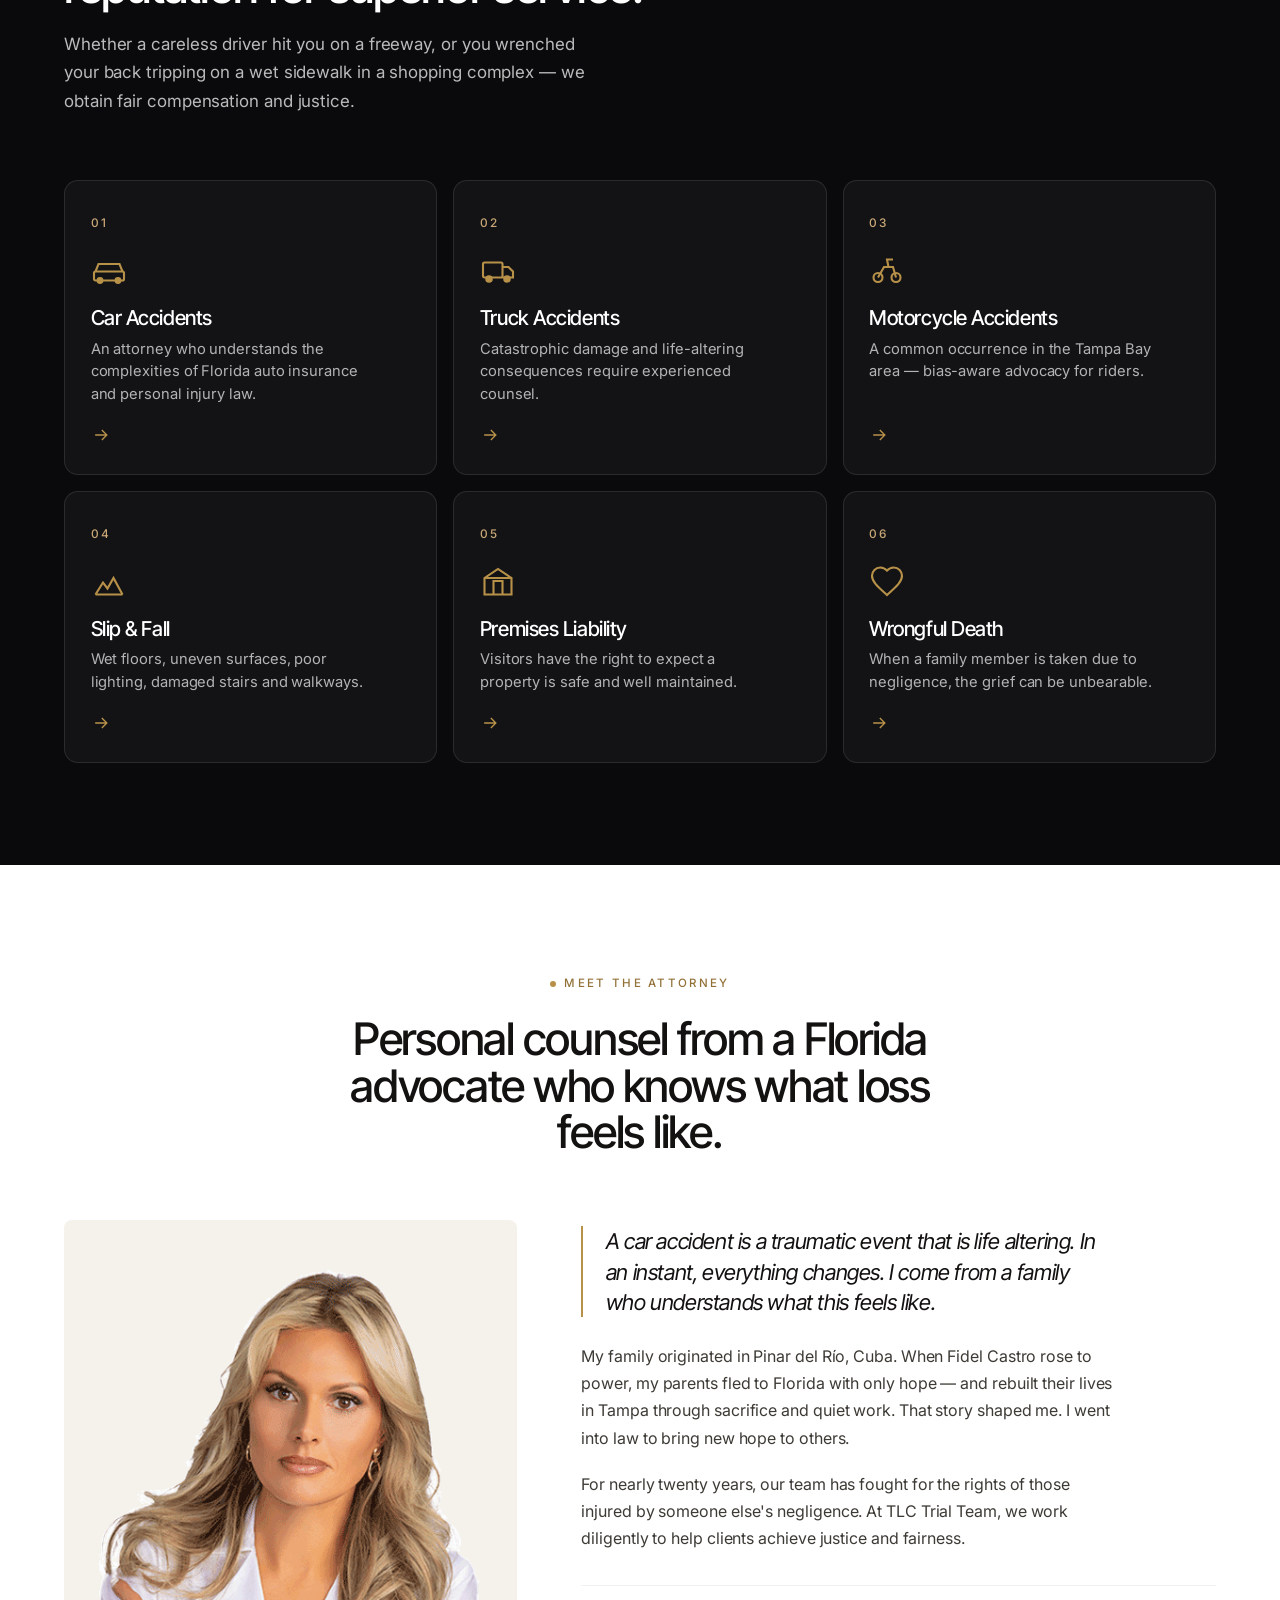
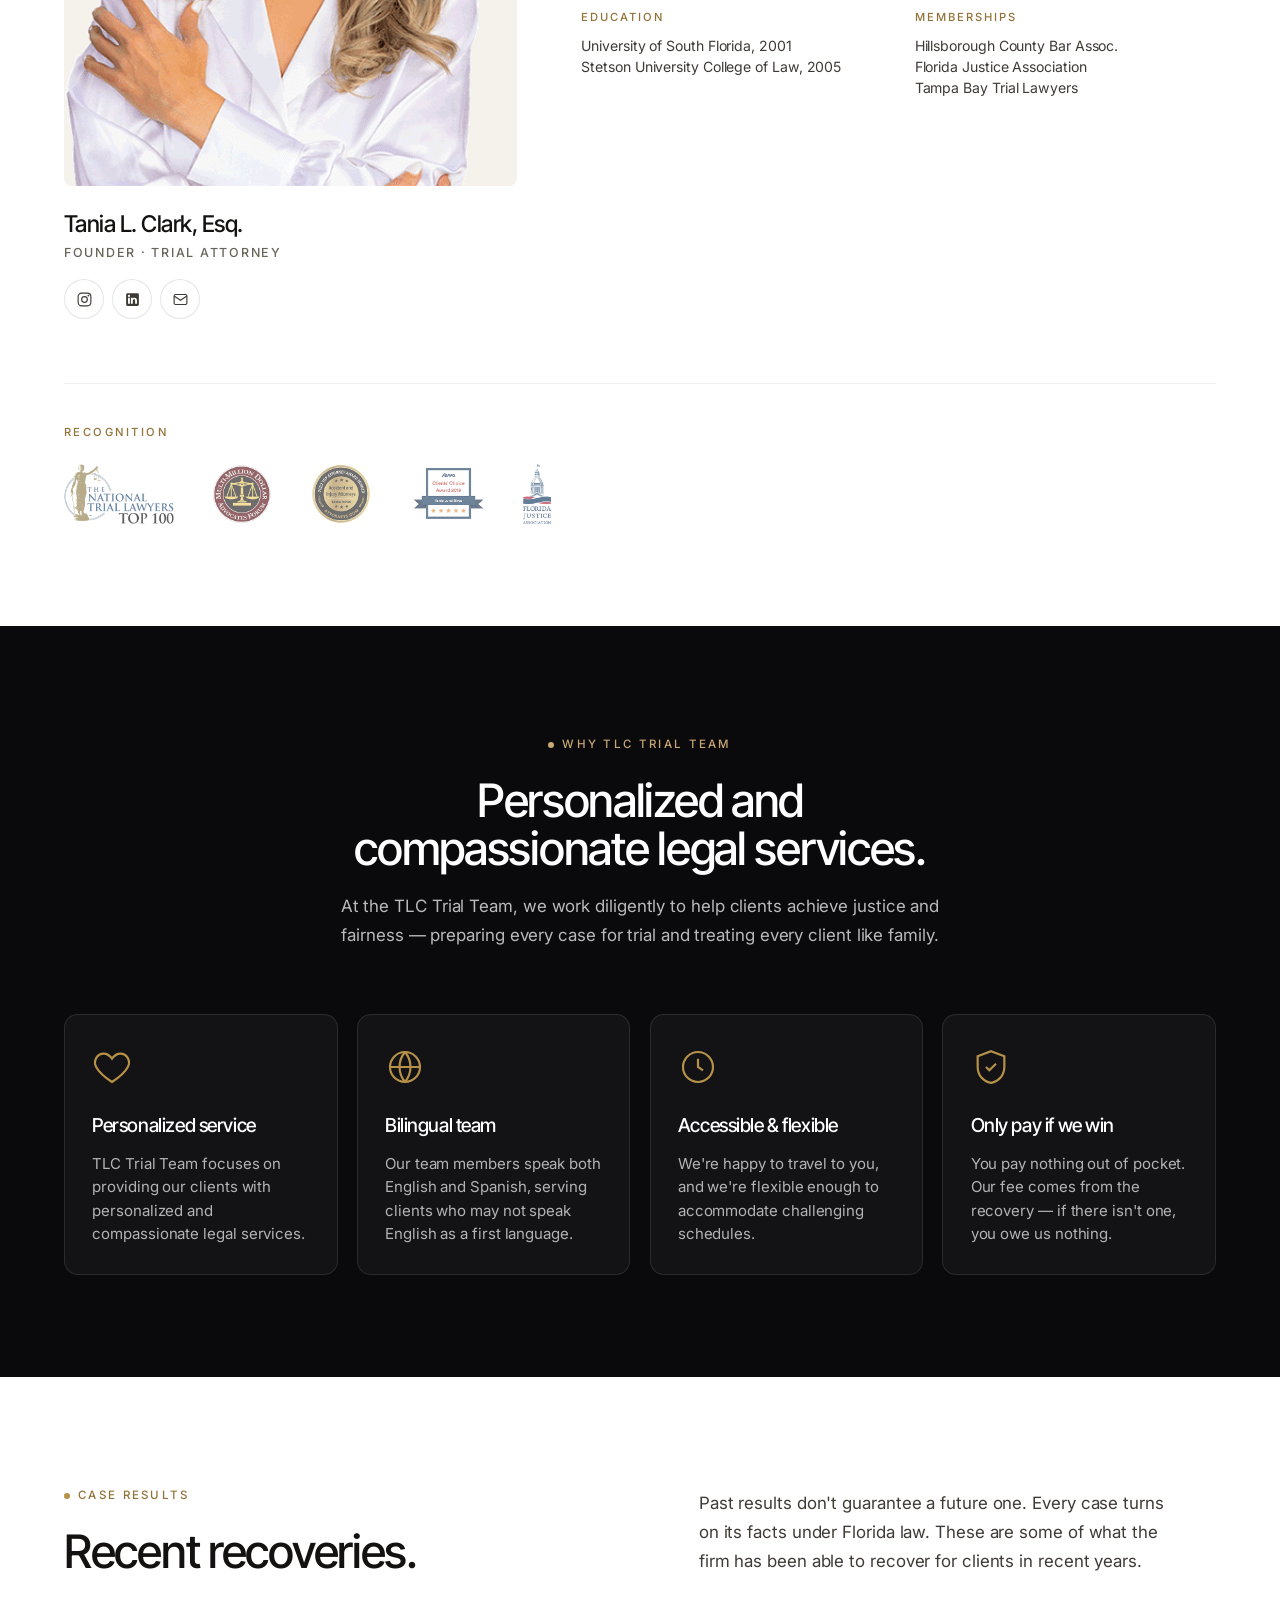
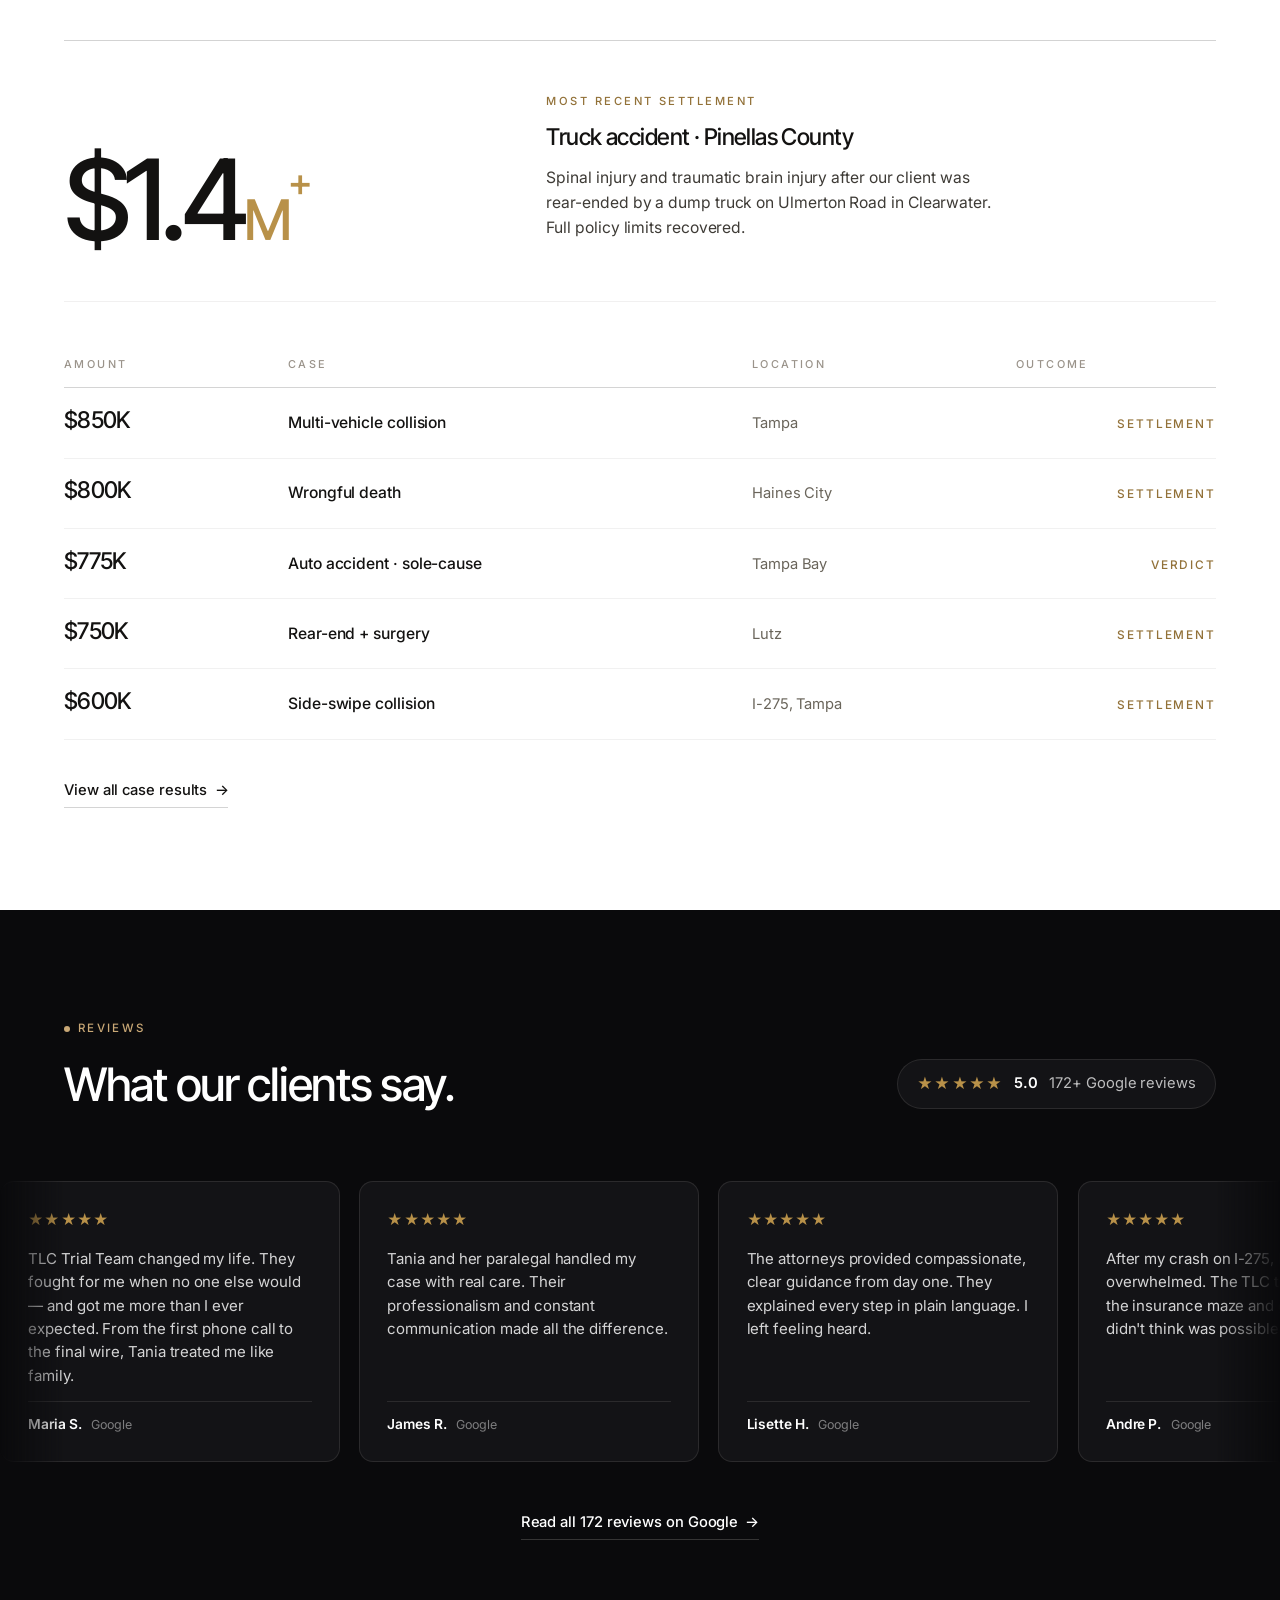
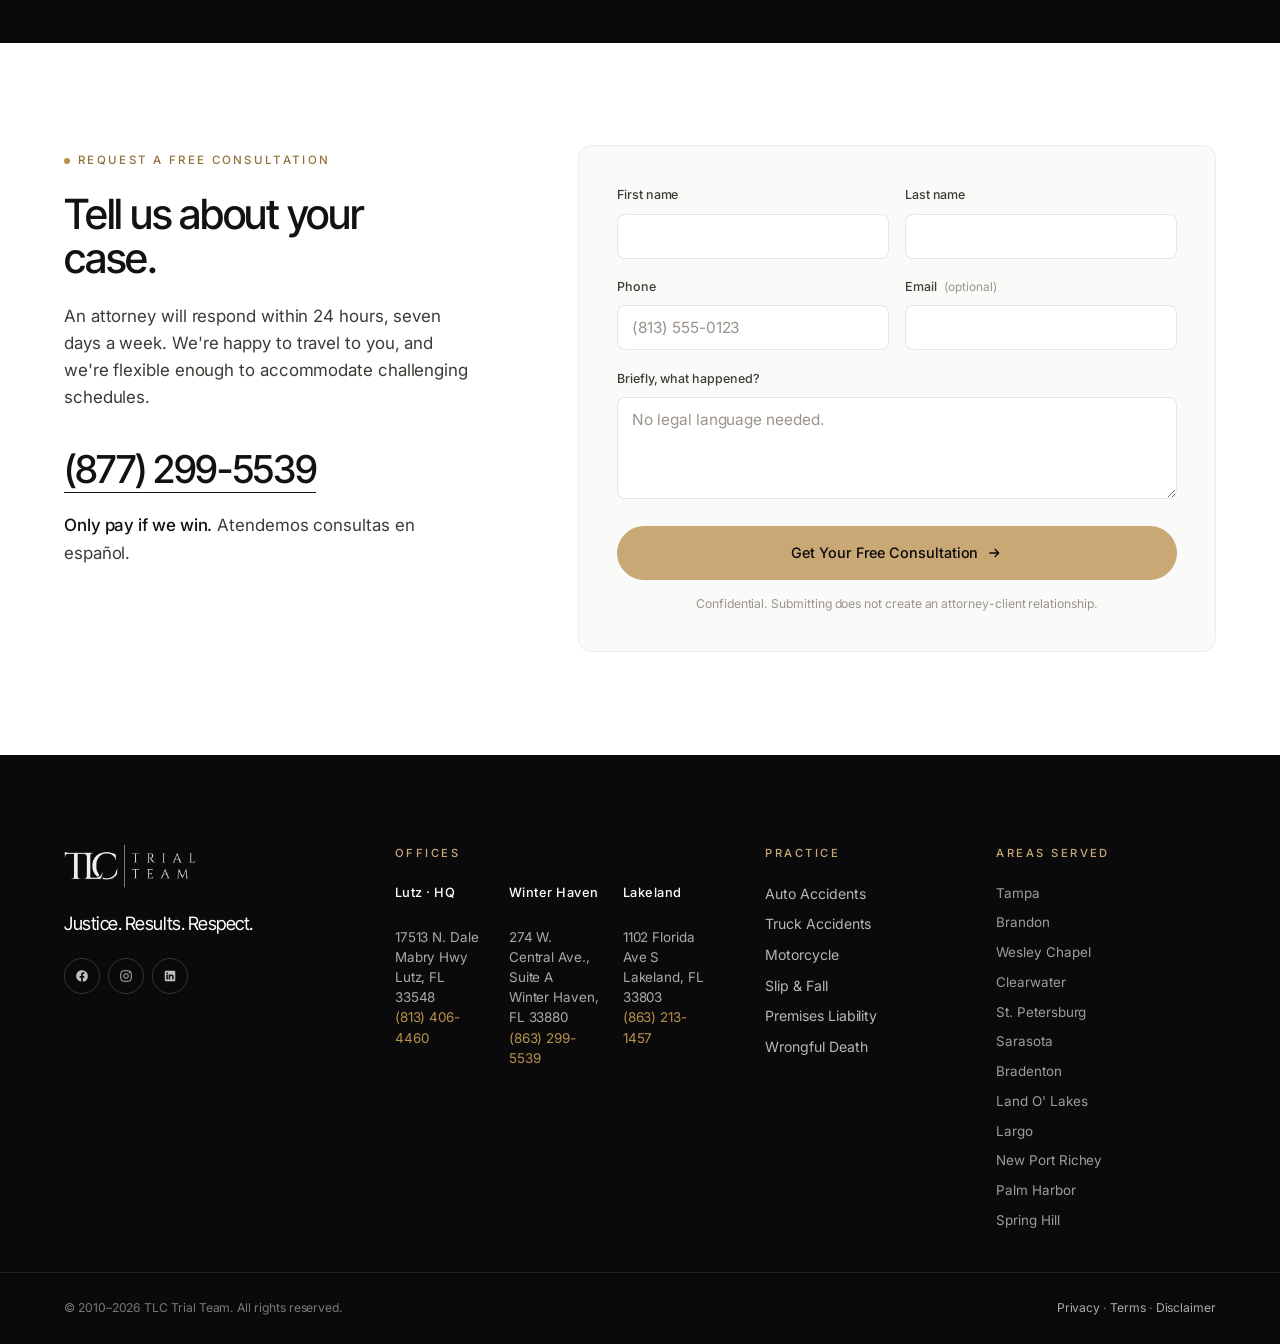
==== commit f92e5004: "v28: Premium Light on full site + Section 2 alternation + Iter C mockup Research before iteration (p" ====
--- a/index.html
+++ b/index.html
@@ -3,14 +3,14 @@
 <head>
 <meta charset="UTF-8">
 <meta name="viewport" content="width=device-width, initial-scale=1.0">
-<meta name="theme-color" content="#0A0A0C">
+<meta name="theme-color" content="#FFFFFF">
 <title>TLC Trial Team — Florida Personal Injury Counsel · Tania L. Clark, Esq.</title>
 <meta name="description" content="A car accident is a traumatic event that is life altering. In an instant, everything changes. Fighting for Florida accident victims for almost 20 years. Only pay if we win. (877) 299-5539.">
 <link rel="preconnect" href="https://fonts.googleapis.com">
 <link rel="preconnect" href="https://fonts.gstatic.com" crossorigin>
 <link rel="stylesheet" href="https://fonts.googleapis.com/css2?family=Inter:wght@300;400;500;600;700&family=Inter+Tight:wght@400;500;600;700&display=swap">
 <link rel="icon" href="data:image/svg+xml,%3Csvg xmlns='http://www.w3.org/2000/svg' viewBox='0 0 100 100'%3E%3Crect width='100' height='100' fill='%230A0A0C'/%3E%3Ctext x='50' y='66' text-anchor='middle' font-family='Inter Tight, sans-serif' font-size='52' font-weight='600' letter-spacing='-3' fill='%23C9A876'%3ETLC%3C/text%3E%3C/svg%3E">
-<link rel="stylesheet" href="assets/css/styles.css?v=24">
+<link rel="stylesheet" href="assets/css/styles.css?v=28">
 </head>
 <body>
 
@@ -36,50 +36,49 @@
   </div>
 </header>
 
-<!-- ─── HERO ─── -->
+<!-- ─── HERO — Premium Light, mobile-first centered ─── -->
 <section class="hero" aria-label="Introduction">
-  <div class="hero-inner">
+  <div class="wrap hero-inner">
     <div class="hero-copy">
-      <div class="wrap-left">
-        <span class="hero-kicker">Florida Personal Injury Trial Team</span>
-        <h1>Fighting for Florida<br>accident victims for<br>almost 20 years.</h1>
-        <p class="hero-sub-accent">Millions recovered.</p>
-        <p class="hero-lede">
-          A car accident is a traumatic event that is life altering. In an instant, everything changes. Tania L. Clark and the TLC Trial Team are here to fight for you — serving Lakeland, Lutz, and Winter Haven.
-        </p>
-        <div class="hero-cta">
-          <a href="#contact" class="btn btn-gold">
-            Get Your Free Consultation
-            <svg viewBox="0 0 24 24" fill="none" stroke="currentColor" stroke-width="2" aria-hidden="true"><path d="M5 12h14M13 6l6 6-6 6"/></svg>
-          </a>
-          <a href="tel:+18772995539" class="btn-phone">
-            <svg viewBox="0 0 24 24" fill="none" stroke="currentColor" stroke-width="1.6" aria-hidden="true"><path d="M22 16.92v3a2 2 0 01-2.18 2 19.79 19.79 0 01-8.63-3.07 19.5 19.5 0 01-6-6 19.79 19.79 0 01-3.07-8.67A2 2 0 014.11 2h3a2 2 0 012 1.72 12.84 12.84 0 00.7 2.81 2 2 0 01-.45 2.11L8.09 9.91a16 16 0 006 6l1.27-1.27a2 2 0 012.11-.45 12.84 12.84 0 002.81.7A2 2 0 0122 16.92z"/></svg>
-            (877) 299-5539
-          </a>
-        </div>
-
-        <div class="hero-stats" aria-label="Key metrics">
-          <div class="hstat">
-            <span class="hstat-fig">$1.4M<em>+</em></span>
-            <span class="hstat-label">Recent recovery</span>
-          </div>
-          <div class="hstat">
-            <span class="hstat-fig">172<em>+</em></span>
-            <span class="hstat-label">5-star reviews</span>
-          </div>
-          <div class="hstat">
-            <span class="hstat-fig">20<em>yrs</em></span>
-            <span class="hstat-label">Trial experience</span>
-          </div>
-          <div class="hstat">
-            <span class="hstat-fig">$0</span>
-            <span class="hstat-label">Unless we win</span>
-          </div>
-        </div>
-      </div>
-    </div>
+      <span class="hero-kicker">Florida Personal Injury Trial Team</span>
+      <h1>Fighting for Florida accident victims.<span class="l2">For almost 20 years.</span></h1>
+      <div class="hero-sub-accent">Millions recovered.</div>
+      <p class="hero-lede">
+        A car accident is a traumatic event that is life altering. In an instant, everything changes. Tania L. Clark and the TLC Trial Team are here to fight for you — serving Lakeland, Lutz, and Winter Haven.
+      </p>
+
+      <div class="hero-cta">
+        <a href="tel:+18772995539" class="btn btn-primary-dark">
+          <svg viewBox="0 0 24 24" fill="none" stroke="currentColor" stroke-width="1.8" aria-hidden="true"><path d="M22 16.92v3a2 2 0 01-2.18 2 19.79 19.79 0 01-8.63-3.07 19.5 19.5 0 01-6-6 19.79 19.79 0 01-3.07-8.67A2 2 0 014.11 2h3a2 2 0 012 1.72 12.84 12.84 0 00.7 2.81 2 2 0 01-.45 2.11L8.09 9.91a16 16 0 006 6l1.27-1.27a2 2 0 012.11-.45 12.84 12.84 0 002.81.7A2 2 0 0122 16.92z"/></svg>
+          Call Now
+        </a>
+        <a href="#contact" class="btn btn-outline-dark">
+          Free Consultation
+        </a>
+      </div>
+    </div>
+
     <div class="hero-photo">
       <img src="assets/img/tania-clark.png" alt="The TLC Trial Team at the Lutz office">
+    </div>
+
+    <div class="hero-stats" aria-label="Key metrics">
+      <div class="hstat">
+        <span class="hstat-fig">$1.4M<em>+</em></span>
+        <span class="hstat-label">Recent recovery</span>
+      </div>
+      <div class="hstat">
+        <span class="hstat-fig">172<em>+</em></span>
+        <span class="hstat-label">5-star reviews</span>
+      </div>
+      <div class="hstat">
+        <span class="hstat-fig">20<em>yrs</em></span>
+        <span class="hstat-label">Trial experience</span>
+      </div>
+      <div class="hstat">
+        <span class="hstat-fig">$0</span>
+        <span class="hstat-label">Unless we win</span>
+      </div>
     </div>
   </div>
 </section>
--- a/assets/css/styles.css
+++ b/assets/css/styles.css
@@ -1,10 +1,10 @@
 /* ─────────────────────────────────────────────────────────────
-   TLC TRIAL TEAM — V23
-   - Attorney section: headline-first hierarchy, name under portrait
-   - Why TLC: icons instead of numbers, left-aligned
-   - Results: editorial table treatment, lighter feel
-   - Sticky bottom CTA on mobile (scroll-aware)
-   - Mobile header refined
+   TLC TRIAL TEAM — V28
+   Premium Light direction applied. Mobile-first centered hero.
+   Alternation flipped: Hero(white) → Practice(dark) → Attorney(white)
+   → Why TLC(dark) → Results(white) → Reviews(dark) → Contact(white)
+   → Footer(dark).
+   Two side-by-side buttons (Call Now + Free Consultation).
    ───────────────────────────────────────────────────────────── */
 
 :root {
@@ -41,15 +41,15 @@
 
   /* Scale */
   --t-mega:    clamp(3.5rem, 8vw, 7.5rem);
-  --t-display: clamp(2.4rem, 4.6vw, 4.2rem);
+  --t-display: clamp(2.2rem, 5vw, 4.2rem);
   --t-h2:      clamp(2rem, 3.6vw, 3rem);
   --t-h3:      clamp(1.3rem, 1.7vw, 1.5rem);
   --t-body-lg: clamp(1.06rem, 1.15vw, 1.18rem);
   --t-body:    1rem;
 
   /* Spacing */
-  --pad-x:    clamp(1.5rem, 5vw, 5rem);
-  --section:  clamp(5rem, 8vw, 8rem);
+  --pad-x:    clamp(1.4rem, 5vw, 5rem);
+  --section:  clamp(4.5rem, 8vw, 7.5rem);
   --max:      1320px;
 
   /* Motion */
@@ -64,7 +64,7 @@
 
 *, *::before, *::after { box-sizing: border-box; }
 * { margin: 0; padding: 0; }
-html { -webkit-text-size-adjust: 100%; scroll-behavior: smooth; scroll-padding-top: 88px; }
+html { -webkit-text-size-adjust: 100%; scroll-behavior: smooth; scroll-padding-top: 80px; }
 
 body {
   font-family: var(--sans);
@@ -72,7 +72,7 @@
   font-size: var(--t-body);
   line-height: 1.7;
   color: var(--ink-2);
-  background: var(--dark);
+  background: var(--white);
   -webkit-font-smoothing: antialiased;
   -moz-osx-font-smoothing: grayscale;
   text-rendering: optimizeLegibility;
@@ -111,22 +111,34 @@
 p { color: var(--ink-2); line-height: 1.7; letter-spacing: -0.005em; }
 
 .kicker {
-  display: inline-block;
-  font-family: var(--sans);
-  font-size: 0.74rem;
-  font-weight: 500;
-  letter-spacing: 0.16em;
+  display: inline-flex;
+  align-items: center;
+  gap: 0.5rem;
+  font-family: var(--sans);
+  font-size: 0.72rem;
+  font-weight: 500;
+  letter-spacing: 0.2em;
   text-transform: uppercase;
-  color: var(--gold-2);
+  color: var(--gold-deep);
   margin-bottom: 1.4rem;
+}
+.kicker::before {
+  content: "";
+  width: 6px; height: 6px;
+  background: var(--gold-2);
+  border-radius: 50%;
 }
 
 .sec-head {
   max-width: 60ch;
   margin-bottom: clamp(3rem, 5vw, 4.5rem);
-}
-.sec-head h2 { margin-bottom: 1.2rem; max-width: 24ch; }
-.sec-head p { font-size: var(--t-body-lg); color: var(--ink-2); max-width: 56ch; }
+  text-align: center;
+  margin-left: auto;
+  margin-right: auto;
+}
+.sec-head .kicker { display: inline-flex; }
+.sec-head h2 { margin-bottom: 1.2rem; max-width: 24ch; margin-left: auto; margin-right: auto; }
+.sec-head p { font-size: var(--t-body-lg); max-width: 56ch; margin-left: auto; margin-right: auto; }
 
 .sec-head--split {
   display: grid;
@@ -134,12 +146,11 @@
   gap: clamp(2rem, 4vw, 4rem);
   align-items: end;
   max-width: 100%;
+  text-align: left;
 }
 .sec-head--split h2 { margin-bottom: 0; }
 .sec-head--split p { margin-bottom: 0; max-width: 44ch; }
 @media (max-width: 880px) { .sec-head--split { grid-template-columns: 1fr; align-items: start; } }
-
-.accent { color: var(--gold); }
 
 /* ──────────────────────────────────────────────────────
    BUTTONS
@@ -149,38 +160,59 @@
   display: inline-flex;
   align-items: center;
   justify-content: center;
-  gap: 0.55rem;
+  gap: 0.5rem;
   height: 54px;
-  padding: 0 1.8rem;
+  padding: 0 1.6rem;
   border-radius: 999px;
   font-family: var(--sans);
-  font-size: 0.92rem;
+  font-size: 0.9rem;
   font-weight: 500;
   letter-spacing: -0.005em;
   white-space: nowrap;
-  border: 1px solid transparent;
+  border: 1.5px solid transparent;
   cursor: pointer;
   transition: all var(--d2) var(--ease);
+  text-decoration: none;
 }
 .btn svg { width: 16px; height: 16px; transition: transform var(--d2) var(--ease); }
 .btn:hover svg { transform: translateX(3px); }
-.btn-gold { background: var(--gold); color: var(--dark); border-color: var(--gold); }
+
+.btn-gold {
+  background: var(--gold);
+  color: var(--dark);
+  border-color: var(--gold);
+}
 .btn-gold:hover { background: var(--gold-2); border-color: var(--gold-2); }
+
+.btn-primary-dark {
+  background: var(--ink);
+  color: var(--white);
+  border-color: var(--ink);
+}
+.btn-primary-dark:hover { background: transparent; color: var(--ink); }
+
+.btn-outline-dark {
+  background: transparent;
+  color: var(--ink);
+  border-color: var(--ink);
+}
+.btn-outline-dark:hover { background: var(--ink); color: var(--white); }
+
+.btn-primary-light {
+  background: var(--white);
+  color: var(--dark);
+  border-color: var(--white);
+}
+.btn-primary-light:hover { background: var(--gold); border-color: var(--gold); }
+
+.btn-outline-light {
+  background: transparent;
+  color: var(--white);
+  border-color: var(--white);
+}
+.btn-outline-light:hover { background: var(--white); color: var(--dark); }
+
 .btn-block { width: 100%; }
-
-.btn-phone {
-  display: inline-flex;
-  align-items: center;
-  gap: 0.55rem;
-  font-family: var(--sans);
-  font-size: 0.96rem;
-  font-weight: 500;
-  color: var(--white);
-  padding: 0.4rem 0;
-  transition: color var(--d1) var(--ease);
-}
-.btn-phone svg { width: 16px; height: 16px; color: var(--gold); }
-.btn-phone:hover { color: var(--gold); }
 
 .btn-text {
   display: inline-flex;
@@ -198,32 +230,46 @@
 .btn-text:hover { border-bottom-color: var(--ink); }
 .btn-text:hover span { transform: translateX(3px); }
 
+.text-link-gold {
+  display: inline-flex;
+  align-items: center;
+  gap: 0.5rem;
+  font-family: var(--sans);
+  font-size: 0.78rem;
+  font-weight: 600;
+  letter-spacing: 0.16em;
+  text-transform: uppercase;
+  color: var(--gold-deep);
+  padding-bottom: 4px;
+  border-bottom: 1px solid var(--gold-2);
+  transition: all var(--d2) var(--ease);
+}
+.text-link-gold svg { width: 14px; height: 14px; transition: transform var(--d2) var(--ease); }
+.text-link-gold:hover svg { transform: translateX(3px); }
+
 /* ──────────────────────────────────────────────────────
-   HEADER
+   HEADER — LIGHT (matches white hero)
    ────────────────────────────────────────────────────── */
 
 .hdr {
-  position: fixed;
-  top: 0; left: 0; right: 0;
+  position: sticky;
+  top: 0;
   z-index: 50;
-  background: rgba(10, 10, 12, 0.78);
+  background: rgba(255, 255, 255, 0.82);
   backdrop-filter: saturate(180%) blur(14px);
   -webkit-backdrop-filter: saturate(180%) blur(14px);
-  border-bottom: 1px solid var(--dark-line);
+  border-bottom: 1px solid var(--line-soft);
 }
 .hdr-row {
   display: grid;
   grid-template-columns: auto 1fr auto auto;
   align-items: center;
   gap: 2rem;
-  height: 82px;
+  height: 72px;
 }
 .brand { display: flex; align-items: center; flex-shrink: 0; }
-.brand img {
-  height: 42px;
-  width: auto;
-  filter: brightness(0) invert(1) opacity(0.94);
-}
+.brand img { height: 38px; width: auto; }
+
 .nav {
   display: flex;
   justify-content: center;
@@ -232,10 +278,10 @@
   font-size: 0.92rem;
   font-weight: 400;
   letter-spacing: -0.005em;
-  color: rgba(255, 255, 255, 0.7);
+  color: var(--ink-2);
 }
 .nav a { position: relative; padding: 0.4rem 0; transition: color var(--d1) var(--ease); }
-.nav a:hover { color: var(--white); }
+.nav a:hover { color: var(--ink); }
 
 .hdr-cta {
   display: inline-flex;
@@ -243,23 +289,25 @@
   gap: 0.55rem;
   height: 44px;
   padding: 0 1.2rem;
-  background: var(--gold);
-  color: var(--dark);
+  background: var(--ink);
+  color: var(--white);
   border-radius: 999px;
   font-family: var(--sans);
   font-size: 0.84rem;
   font-weight: 500;
   transition: all var(--d2) var(--ease);
 }
-.hdr-cta:hover { background: var(--gold-2); }
-.hdr-cta svg { width: 14px; height: 14px; }
+.hdr-cta:hover { background: var(--gold); color: var(--ink); }
+.hdr-cta svg { width: 14px; height: 14px; color: var(--gold); transition: color var(--d2) var(--ease); }
+.hdr-cta:hover svg { color: var(--ink); }
 
 .burger {
   display: none;
   width: 44px; height: 44px;
   align-items: center; justify-content: center;
-  border: 1px solid var(--dark-line-2);
+  border: 1px solid var(--line);
   border-radius: 999px;
+  background: transparent;
 }
 .burger span,
 .burger span::before,
@@ -267,7 +315,7 @@
   content: "";
   display: block;
   width: 16px; height: 1.5px;
-  background: var(--white);
+  background: var(--ink);
   position: relative;
 }
 .burger span::before { position: absolute; left: 0; top: -5px; }
@@ -278,81 +326,71 @@
   .nav { display: none; }
 }
 @media (max-width: 720px) {
-  /* Mobile: hide the header phone CTA entirely — sticky bottom CTA covers it */
   .hdr-cta { display: none; }
   .burger { display: flex; }
   .hdr-row { grid-template-columns: auto 1fr auto; }
-  .hdr { height: auto; }
-  .hdr-row { height: 72px; }
 }
 
 /* ──────────────────────────────────────────────────────
-   HERO
+   HERO — PREMIUM LIGHT, mobile-first centered
    ────────────────────────────────────────────────────── */
 
 .hero {
-  position: relative;
-  background: var(--dark);
-  color: var(--white);
-  padding-top: 82px;
-  overflow: hidden;
-}
+  background: var(--white);
+  padding: 3.2rem 0 3rem;
+}
+
 .hero-inner {
-  display: grid;
-  grid-template-columns: 1fr 1fr;
-  align-items: stretch;
-  min-height: clamp(680px, 90vh, 900px);
-}
-@media (max-width: 980px) { .hero-inner { grid-template-columns: 1fr; min-height: auto; } }
+  display: flex;
+  flex-direction: column;
+  align-items: center;
+}
 
 .hero-copy {
-  display: flex;
+  text-align: center;
+  max-width: 580px;
+  margin: 0 auto 2.4rem;
+}
+
+.hero-kicker {
+  display: inline-flex;
   align-items: center;
-  padding: clamp(3rem, 6vw, 6rem) 0;
-  position: relative;
-  z-index: 2;
-}
-.wrap-left {
-  width: 100%;
-  max-width: calc(var(--max) / 2);
-  margin-left: auto;
-  padding-left: var(--pad-x);
-  padding-right: clamp(2rem, 4vw, 4rem);
-}
-@media (max-width: 980px) {
-  .wrap-left { max-width: var(--max); margin: 0 auto; padding-right: var(--pad-x); }
-}
-
-.hero-kicker {
-  display: inline-block;
-  font-family: var(--sans);
-  font-size: 0.76rem;
-  font-weight: 500;
-  letter-spacing: 0.18em;
+  gap: 0.5rem;
+  font-family: var(--sans);
+  font-size: 0.72rem;
+  font-weight: 500;
+  letter-spacing: 0.2em;
   text-transform: uppercase;
-  color: var(--gold);
-  margin-bottom: 1.8rem;
+  color: var(--gold-deep);
+  margin-bottom: 1.2rem;
+}
+.hero-kicker::before {
+  content: "";
+  width: 6px; height: 6px;
+  background: var(--gold-2);
+  border-radius: 50%;
 }
 
 .hero h1 {
   font-family: var(--display);
   font-weight: 500;
-  font-size: var(--t-display);
-  line-height: 1.02;
-  letter-spacing: -0.038em;
-  color: var(--white);
-  margin-bottom: 1.6rem;
-}
-.hero h1 .accent { color: var(--gold); display: block; font-style: italic; }
+  font-size: clamp(2.2rem, 5.5vw, 3.4rem);
+  line-height: 1.04;
+  letter-spacing: -0.035em;
+  color: var(--ink);
+  margin: 0 auto 1rem;
+  max-width: 20ch;
+}
+.hero h1 .l2 { display: block; }
 
 .hero-sub-accent {
   font-family: var(--display);
+  font-style: italic;
   font-weight: 400;
-  font-style: italic;
-  font-size: clamp(1.4rem, 1.8vw, 1.7rem);
-  letter-spacing: -0.022em;
+  font-size: clamp(1.2rem, 2vw, 1.5rem);
   color: var(--gold);
-  margin-bottom: 1.6rem;
+  margin-bottom: 1.2rem;
+  letter-spacing: -0.02em;
   line-height: 1;
 }
 
@@ -360,103 +398,116 @@
   font-family: var(--sans);
   font-size: var(--t-body-lg);
   font-weight: 400;
-  line-height: 1.55;
-  color: rgba(255, 255, 255, 0.72);
-  margin-bottom: 2.2rem;
-  max-width: 40ch;
+  line-height: 1.6;
+  color: var(--ink-3);
+  margin: 0 auto 1.8rem;
+  max-width: 50ch;
 }
 
 .hero-cta {
-  display: flex;
-  flex-wrap: wrap;
-  align-items: center;
-  gap: 1.8rem;
-  margin-bottom: 3.2rem;
+  display: grid;
+  grid-template-columns: 1fr 1fr;
+  gap: 0.7rem;
+  width: 100%;
+  max-width: 380px;
+  margin: 0 auto 0.4rem;
+}
+.hero-cta .btn { padding: 0 0.8rem; font-size: 0.88rem; }
+
+.hero-photo {
+  position: relative;
+  width: 100%;
+  max-width: 720px;
+  margin: 0 auto 2.6rem;
+  border-radius: 14px;
+  overflow: hidden;
+  aspect-ratio: 4 / 3.6;
+  background: var(--paper);
+  box-shadow: 0 20px 50px -28px rgba(19, 18, 17, 0.30);
+}
+.hero-photo::after {
+  content: "";
+  position: absolute;
+  left: 50%; bottom: 0;
+  transform: translateX(-50%);
+  width: 60px; height: 3px;
+  background: var(--gold);
+  border-radius: 2px 2px 0 0;
+}
+.hero-photo img {
+  width: 100%; height: 100%;
+  object-fit: cover;
+  object-position: center 22%;
+  display: block;
+}
+@media (min-width: 880px) {
+  .hero-photo { aspect-ratio: 16 / 9; max-width: 980px; }
+  .hero-photo img { object-position: center 30%; }
 }
 
 .hero-stats {
   display: grid;
-  grid-template-columns: repeat(4, 1fr);
-  gap: 1.6rem;
-  padding-top: 2rem;
-  border-top: 1px solid var(--dark-line);
-  max-width: 540px;
-}
-@media (max-width: 540px) { .hero-stats { grid-template-columns: repeat(2, 1fr); gap: 1.4rem 1rem; } }
-
-.hstat { display: flex; flex-direction: column; gap: 0.2rem; }
+  grid-template-columns: 1fr 1fr;
+  gap: 0;
+  padding-top: 1.6rem;
+  border-top: 1px solid var(--line-soft);
+  max-width: 460px;
+  margin: 0 auto;
+  width: 100%;
+}
+@media (min-width: 720px) { .hero-stats { grid-template-columns: repeat(4, 1fr); max-width: 800px; } }
+
+.hstat {
+  text-align: center;
+  padding: 1rem 0.6rem;
+  border-bottom: 1px solid var(--line-soft);
+}
+.hstat:nth-child(odd) { border-right: 1px solid var(--line-soft); }
+.hstat:nth-last-child(-n+2) { border-bottom: 0; }
+@media (min-width: 720px) {
+  .hstat { border-right: 1px solid var(--line-soft); border-bottom: 0; }
+  .hstat:last-child { border-right: 0; }
+  .hstat:nth-child(odd) { border-right: 1px solid var(--line-soft); }
+}
+
 .hstat-fig {
+  display: block;
   font-family: var(--display);
   font-weight: 500;
-  font-size: clamp(1.5rem, 2vw, 1.8rem);
-  letter-spacing: -0.04em;
-  color: var(--white);
+  font-size: clamp(1.5rem, 2vw, 1.9rem);
   line-height: 1;
+  letter-spacing: -0.035em;
+  color: var(--ink);
+  margin-bottom: 0.3rem;
 }
 .hstat-fig em {
   font-style: normal;
   font-size: 0.55em;
-  color: var(--gold);
-  margin-left: 0.06em;
-  font-weight: 500;
-  letter-spacing: -0.02em;
+  color: var(--gold-2);
+  margin-left: 0.04em;
+  font-weight: 500;
 }
 .hstat-label {
   font-family: var(--sans);
   font-size: 0.74rem;
-  color: rgba(255, 255, 255, 0.55);
+  color: var(--ink-3);
   letter-spacing: -0.005em;
 }
 
-.hero-photo {
-  position: relative;
-  align-self: stretch;
-  overflow: hidden;
-  background: var(--dark-3);
-}
-.hero-photo img {
-  width: 100%;
-  height: 100%;
-  min-height: clamp(680px, 90vh, 900px);
-  object-fit: cover;
-  object-position: center 20%;
-}
-.hero-photo::before {
-  content: "";
-  position: absolute;
-  top: 0; bottom: 0; left: 0;
-  width: 25%;
-  background: linear-gradient(90deg, var(--dark) 0%, rgba(10, 10, 12, 0.4) 50%, transparent 100%);
-  z-index: 1;
-  pointer-events: none;
-}
-.hero-photo::after {
-  content: "";
-  position: absolute;
-  inset: 0;
-  background: linear-gradient(180deg, transparent 70%, rgba(10, 10, 12, 0.30) 100%);
-  z-index: 1;
-  pointer-events: none;
-}
-@media (max-width: 980px) {
-  .hero-photo { grid-row: 1; height: 400px; min-height: 0; }
-  .hero-photo img { min-height: 400px; height: 400px; }
-  .hero-photo::before {
-    width: 100%; height: 50%; top: auto; bottom: 0; left: 0;
-    background: linear-gradient(180deg, transparent 0%, var(--dark) 100%);
-  }
-}
-
 /* ──────────────────────────────────────────────────────
-   PRACTICE — WHITE bg, gold icons, ink type
+   PRACTICE — DARK (Section 2)
    ────────────────────────────────────────────────────── */
 
 .practice {
-  background: var(--white);
-  color: var(--ink);
-  padding: clamp(5rem, 8vw, 8rem) 0;
-}
-.practice .kicker { color: var(--gold-deep); }
+  background: var(--dark);
+  color: var(--white);
+  padding: clamp(4.5rem, 8vw, 7.5rem) 0;
+}
+.practice .sec-head { text-align: left; max-width: 100%; }
+.practice .sec-head h2 { color: var(--white); margin-left: 0; }
+.practice .sec-head p { color: rgba(255, 255, 255, 0.72); margin-left: 0; max-width: 50ch; }
+.practice .kicker { color: var(--gold); }
+.practice .kicker::before { background: var(--gold); }
 
 .ptiles {
   display: grid;
@@ -464,89 +515,98 @@
   gap: 1rem;
 }
 @media (max-width: 960px) { .ptiles { grid-template-columns: repeat(2, 1fr); } }
-@media (max-width: 580px) { .ptiles { grid-template-columns: 1fr; } }
+@media (max-width: 540px) { .ptiles { grid-template-columns: 1fr; } }
 
 .ptile {
   position: relative;
   display: flex;
   flex-direction: column;
-  padding: 2rem 1.8rem 2rem;
-  background: var(--white);
-  border: 1px solid var(--line-soft);
-  border-radius: 12px;
-  min-height: 260px;
+  padding: 2rem 1.6rem 1.8rem;
+  background: var(--dark-2);
+  border: 1px solid var(--dark-line);
+  border-radius: 14px;
+  min-height: 220px;
   overflow: hidden;
   transition: all var(--d2) var(--ease);
 }
+.ptile::before {
+  content: "";
+  position: absolute;
+  inset: 0;
+  background: radial-gradient(circle at 70% 100%, var(--gold-soft), transparent 70%);
+  opacity: 0;
+  transition: opacity var(--d2) var(--ease);
+  pointer-events: none;
+}
 .ptile:hover {
+  background: var(--dark-3);
   border-color: var(--gold-2);
-  background: var(--offwhite);
   transform: translateY(-3px);
-  box-shadow: 0 12px 28px -16px rgba(19, 18, 17, 0.15);
-}
+}
+.ptile:hover::before { opacity: 1; }
 .ptile > * { position: relative; z-index: 1; }
 
 .ptile-num {
-  font-family: var(--display);
-  font-weight: 500;
-  font-size: 0.84rem;
-  letter-spacing: 0.1em;
-  color: var(--gold-deep);
-  margin-bottom: 1.4rem;
-}
-/* Gold icon on white — no dark circle */
+  font-family: var(--sans);
+  font-weight: 500;
+  font-size: 0.74rem;
+  letter-spacing: 0.18em;
+  color: var(--gold);
+  margin-bottom: 1.2rem;
+}
+
+/* Gold icons floating on dark — no chrome */
 .ptile-icon {
   width: 36px;
   height: 36px;
   color: var(--gold-2);
   display: grid;
   place-items: center;
-  margin-bottom: 1.4rem;
-}
-.ptile-icon svg { width: 100%; height: 100%; stroke-width: 1.3; }
+  margin-bottom: 1.1rem;
+}
+.ptile-icon svg { width: 100%; height: 100%; stroke-width: 1.4; }
 
 .ptile h3 {
   font-family: var(--display);
   font-weight: 500;
-  font-size: clamp(1.4rem, 1.8vw, 1.6rem);
-  letter-spacing: -0.025em;
-  color: var(--ink);
-  margin-bottom: 0.6rem;
-  line-height: 1.1;
+  font-size: clamp(1.25rem, 1.6vw, 1.4rem);
+  letter-spacing: -0.022em;
+  color: var(--white);
+  margin-bottom: 0.5rem;
+  line-height: 1.15;
 }
 .ptile p {
   font-family: var(--sans);
   font-size: 0.92rem;
-  color: var(--ink-3);
+  color: rgba(255, 255, 255, 0.68);
   line-height: 1.55;
   max-width: 32ch;
-  margin-bottom: 1.4rem;
+  margin-bottom: 1.2rem;
 }
 .ptile-arrow {
   margin-top: auto;
   color: var(--gold-2);
   transition: transform var(--d2) var(--ease);
 }
-.ptile-arrow svg { width: 22px; height: 22px; }
-.ptile:hover .ptile-arrow { transform: translateX(4px); color: var(--gold-deep); }
+.ptile-arrow svg { width: 20px; height: 20px; }
+.ptile:hover .ptile-arrow { transform: translateX(4px); color: var(--gold); }
 
 /* ──────────────────────────────────────────────────────
-   ATTORNEY — DARK bg, light type
+   ATTORNEY — WHITE (Section 3)
    ────────────────────────────────────────────────────── */
 
 .attorney {
-  background: var(--dark);
-  color: var(--white);
-  padding: clamp(5rem, 8vw, 8rem) 0;
+  background: var(--white);
+  padding: clamp(4.5rem, 8vw, 7.5rem) 0;
 }
 .attorney .sec-head { max-width: 70ch; }
 .attorney .sec-head h2 {
-  font-size: clamp(2.2rem, 4vw, 3.2rem);
-  max-width: 26ch;
-  color: var(--white);
-}
-.attorney .sec-head p { color: rgba(255, 255, 255, 0.7); }
-.attorney .kicker { color: var(--gold); }
+  font-size: clamp(2rem, 3.6vw, 2.8rem);
+  max-width: 24ch;
+  color: var(--ink);
+}
+.attorney .sec-head p { color: var(--ink-2); }
+.attorney .kicker { color: var(--gold-deep); }
 
 .attorney-grid {
   display: grid;
@@ -556,7 +616,6 @@
 }
 @media (max-width: 880px) { .attorney-grid { grid-template-columns: 1fr; } }
 
-/* Attorney card: photo + immediate identity caption (name/role/socials) */
 .attorney-card {
   display: flex;
   flex-direction: column;
@@ -567,7 +626,7 @@
   aspect-ratio: 4 / 5;
   overflow: hidden;
   border-radius: 8px;
-  background: var(--dark-2);
+  background: var(--paper);
 }
 .attorney-photo-wrap img {
   width: 100%;
@@ -586,7 +645,7 @@
   font-weight: 500;
   font-size: clamp(1.3rem, 1.8vw, 1.5rem);
   letter-spacing: -0.022em;
-  color: var(--white);
+  color: var(--ink);
   line-height: 1.1;
 }
 .aid-role {
@@ -595,7 +654,7 @@
   font-weight: 500;
   letter-spacing: 0.14em;
   text-transform: uppercase;
-  color: rgba(255, 255, 255, 0.55);
+  color: var(--ink-3);
 }
 
 .attorney-socials {
@@ -607,15 +666,15 @@
   width: 40px; height: 40px;
   display: grid; place-items: center;
   border-radius: 999px;
-  background: transparent;
-  border: 1px solid var(--dark-line-2);
-  color: rgba(255, 255, 255, 0.75);
+  background: var(--white);
+  border: 1px solid var(--line);
+  color: var(--ink-2);
   transition: all var(--d1) var(--ease);
 }
 .attorney-socials a:hover {
-  background: var(--gold);
-  border-color: var(--gold);
-  color: var(--dark);
+  background: var(--ink);
+  border-color: var(--ink);
+  color: var(--gold);
   transform: translateY(-1px);
 }
 .attorney-socials svg { width: 17px; height: 17px; }
@@ -625,19 +684,19 @@
   font-family: var(--display);
   font-weight: 400;
   font-style: italic;
-  font-size: clamp(1.3rem, 1.9vw, 1.65rem);
-  line-height: 1.35;
-  letter-spacing: -0.02em;
-  color: var(--white);
-  margin-bottom: 2rem;
+  font-size: clamp(1.2rem, 1.7vw, 1.45rem);
+  line-height: 1.4;
+  letter-spacing: -0.018em;
+  color: var(--ink);
+  margin-bottom: 1.6rem;
   padding-left: 1.4rem;
-  border-left: 2px solid var(--gold);
-  max-width: 42ch;
+  border-left: 2px solid var(--gold-2);
+  max-width: 40ch;
 }
 .attorney-body p {
   font-size: 1rem;
-  line-height: 1.75;
-  color: rgba(255, 255, 255, 0.75);
+  line-height: 1.7;
+  color: var(--ink-2);
   margin-bottom: 1.2rem;
   max-width: 54ch;
 }
@@ -648,7 +707,7 @@
   gap: 1.4rem 2rem;
   margin-top: 2rem;
   padding-top: 1.4rem;
-  border-top: 1px solid var(--dark-line);
+  border-top: 1px solid var(--line-soft);
 }
 @media (max-width: 540px) { .attorney-meta { grid-template-columns: 1fr; } }
 .attorney-meta dt {
@@ -657,20 +716,20 @@
   font-weight: 500;
   letter-spacing: 0.18em;
   text-transform: uppercase;
-  color: var(--gold);
+  color: var(--gold-deep);
   margin-bottom: 0.5rem;
 }
 .attorney-meta dd {
   font-family: var(--sans);
   font-size: 0.88rem;
   line-height: 1.5;
-  color: rgba(255, 255, 255, 0.7);
+  color: var(--ink-2);
 }
 
 .attorney-awards {
   margin-top: clamp(3rem, 5vw, 4rem);
   padding-top: clamp(2rem, 3vw, 2.4rem);
-  border-top: 1px solid var(--dark-line);
+  border-top: 1px solid var(--line-soft);
 }
 .awards-label {
   display: block;
@@ -679,7 +738,7 @@
   font-weight: 500;
   letter-spacing: 0.22em;
   text-transform: uppercase;
-  color: var(--gold);
+  color: var(--gold-deep);
   margin-bottom: 1.4rem;
 }
 .awards-row {
@@ -694,21 +753,26 @@
   width: auto;
   height: auto;
   object-fit: contain;
-  opacity: 0.7;
-  filter: brightness(0) invert(1) opacity(0.7);
+  opacity: 0.65;
+  filter: grayscale(0.3);
   transition: opacity var(--d2) var(--ease);
 }
-.awards-row img:hover { opacity: 1; filter: brightness(0) invert(1) opacity(1); }
+.awards-row img:hover { opacity: 1; }
 @media (max-width: 540px) { .awards-row img { max-height: 44px; max-width: 80px; } }
 
 /* ──────────────────────────────────────────────────────
-   WHY TLC — WHITE bg, gold icons (no dark circle)
+   WHY TLC — DARK (Section 4)
    ────────────────────────────────────────────────────── */
 
 .why {
-  background: var(--white);
-  padding: clamp(5rem, 8vw, 8rem) 0;
-}
+  background: var(--dark);
+  color: var(--white);
+  padding: clamp(4.5rem, 8vw, 7.5rem) 0;
+}
+.why .sec-head h2 { color: var(--white); }
+.why .sec-head p { color: rgba(255, 255, 255, 0.72); }
+.why .kicker { color: var(--gold); }
+.why .kicker::before { background: var(--gold); }
 
 .why-grid {
   display: grid;
@@ -719,23 +783,21 @@
 @media (max-width: 540px) { .why-grid { grid-template-columns: 1fr; } }
 
 .why-card {
-  background: var(--white);
-  border: 1px solid var(--line-soft);
-  border-radius: 12px;
+  background: var(--dark-2);
+  border: 1px solid var(--dark-line);
+  border-radius: 14px;
   padding: 2rem 1.7rem 1.8rem;
   display: flex;
   flex-direction: column;
-  gap: 0.6rem;
+  gap: 0.5rem;
   min-height: 240px;
   transition: all var(--d2) var(--ease);
 }
 .why-card:hover {
   border-color: var(--gold-2);
   transform: translateY(-2px);
-  box-shadow: 0 12px 28px -16px rgba(19, 18, 17, 0.15);
-}
-
-/* Gold icon on white — no dark background circle */
+}
+
 .why-icon {
   width: 40px;
   height: 40px;
@@ -749,36 +811,34 @@
 .why-card h3 {
   font-family: var(--display);
   font-weight: 500;
-  font-size: clamp(1.25rem, 1.5vw, 1.4rem);
+  font-size: clamp(1.2rem, 1.5vw, 1.35rem);
   letter-spacing: -0.022em;
-  color: var(--ink);
+  color: var(--white);
   margin-bottom: 0.5rem;
   line-height: 1.15;
 }
 .why-card p {
   font-family: var(--sans);
   font-size: 0.94rem;
-  color: var(--ink-3);
+  color: rgba(255, 255, 255, 0.68);
   line-height: 1.55;
 }
 
 /* ──────────────────────────────────────────────────────
-   RESULTS — DARK bg, editorial treatment
+   RESULTS — WHITE (Section 5), editorial table
    ────────────────────────────────────────────────────── */
 
 .results {
-  background: var(--dark);
-  color: var(--white);
-  padding: clamp(5rem, 8vw, 8rem) 0;
-}
-.results .kicker { color: var(--gold); }
-.results .sec-head h2 { color: var(--white); }
-.results .sec-head p { color: rgba(255, 255, 255, 0.7); }
-
-/* Featured result */
+  background: var(--white);
+  padding: clamp(4.5rem, 8vw, 7.5rem) 0;
+}
+.results .sec-head h2 { color: var(--ink); }
+.results .sec-head p { color: var(--ink-2); }
+.results .kicker { color: var(--gold-deep); }
+
 .result-feature {
-  border-top: 1px solid var(--dark-line-2);
-  border-bottom: 1px solid var(--dark-line);
+  border-top: 1px solid var(--line-2);
+  border-bottom: 1px solid var(--line-soft);
   padding: clamp(2.5rem, 4vw, 4rem) 0;
   margin-bottom: clamp(1.5rem, 3vw, 2.4rem);
 }
@@ -796,20 +856,19 @@
   font-size: clamp(4.5rem, 9vw, 7rem);
   line-height: 0.9;
   letter-spacing: -0.06em;
-  color: var(--white);
+  color: var(--ink);
   position: relative;
 }
 .rf-amount em {
   font-style: normal;
   font-size: 0.5em;
-  color: var(--gold);
+  color: var(--gold-2);
   margin-left: 0.04em;
   font-weight: 500;
-  letter-spacing: -0.04em;
 }
 .rf-amount sup {
   font-size: 0.35em;
-  color: var(--gold);
+  color: var(--gold-2);
   font-weight: 500;
   margin-left: 0.05em;
   vertical-align: top;
@@ -825,7 +884,7 @@
   font-weight: 500;
   letter-spacing: 0.22em;
   text-transform: uppercase;
-  color: var(--gold);
+  color: var(--gold-deep);
   margin-bottom: 0.8rem;
 }
 .rf-case {
@@ -834,29 +893,28 @@
   font-weight: 500;
   font-size: clamp(1.3rem, 1.8vw, 1.6rem);
   letter-spacing: -0.025em;
-  color: var(--white);
+  color: var(--ink);
   margin-bottom: 0.9rem;
   line-height: 1.15;
 }
 .rf-detail p {
   font-size: 0.98rem;
-  color: rgba(255, 255, 255, 0.72);
+  color: var(--ink-2);
   line-height: 1.6;
   max-width: 46ch;
 }
 
-/* Result table */
 .rtable {
   display: flex;
   flex-direction: column;
-  border-bottom: 1px solid var(--dark-line);
+  border-bottom: 1px solid var(--line-soft);
 }
 .rtable-head {
   display: grid;
   grid-template-columns: 1fr 2.2fr 1.2fr 1fr;
   gap: 1.5rem;
   padding: 0.9rem 0;
-  border-bottom: 1px solid var(--dark-line-2);
+  border-bottom: 1px solid var(--line-2);
 }
 .rtable-head span {
   font-family: var(--sans);
@@ -864,14 +922,14 @@
   font-weight: 500;
   letter-spacing: 0.22em;
   text-transform: uppercase;
-  color: rgba(255, 255, 255, 0.5);
+  color: var(--mute);
 }
 .rtable-row {
   display: grid;
   grid-template-columns: 1fr 2.2fr 1.2fr 1fr;
   gap: 1.5rem;
   padding: 1.3rem 0;
-  border-bottom: 1px solid var(--dark-line);
+  border-bottom: 1px solid var(--line-soft);
   align-items: baseline;
   transition: padding var(--d2) var(--ease);
 }
@@ -883,20 +941,20 @@
   font-weight: 500;
   font-size: clamp(1.4rem, 1.8vw, 1.8rem);
   letter-spacing: -0.03em;
-  color: var(--white);
+  color: var(--ink);
   line-height: 1;
 }
 .rrow-case {
   font-family: var(--sans);
   font-size: 0.98rem;
   font-weight: 500;
-  color: var(--white);
+  color: var(--ink);
   letter-spacing: -0.005em;
 }
 .rrow-loc {
   font-family: var(--sans);
   font-size: 0.92rem;
-  color: rgba(255, 255, 255, 0.6);
+  color: var(--ink-3);
 }
 .rrow-out {
   font-family: var(--sans);
@@ -904,7 +962,7 @@
   font-weight: 500;
   letter-spacing: 0.16em;
   text-transform: uppercase;
-  color: var(--gold);
+  color: var(--gold-deep);
   text-align: right;
 }
 
@@ -922,20 +980,20 @@
   .rrow-out { grid-row: 2; grid-column: 2; justify-self: end; text-align: right; }
 }
 
-.results-all { margin-top: 2.4rem; display: inline-flex; color: var(--white); border-bottom-color: var(--dark-line-2); }
-.results-all:hover { color: var(--gold); border-bottom-color: var(--gold); }
+.results-all { margin-top: 2.4rem; display: inline-flex; }
 
 /* ──────────────────────────────────────────────────────
-   REVIEWS — WHITE bg, light carousel
+   REVIEWS — DARK carousel (Section 6)
    ────────────────────────────────────────────────────── */
 
 .reviews {
-  background: var(--white);
-  color: var(--ink);
-  padding: clamp(5rem, 8vw, 8rem) 0;
+  background: var(--dark);
+  color: var(--white);
+  padding: clamp(4.5rem, 8vw, 7.5rem) 0;
   overflow: hidden;
 }
-.reviews .kicker { color: var(--gold-deep); }
+.reviews .kicker { color: var(--gold); }
+.reviews .kicker::before { background: var(--gold); }
 
 .reviews-head {
   display: grid;
@@ -945,7 +1003,7 @@
   margin-bottom: clamp(3rem, 5vw, 4rem);
 }
 @media (max-width: 720px) { .reviews-head { grid-template-columns: 1fr; align-items: start; } }
-.reviews-head h2 { color: var(--ink); max-width: 16ch; }
+.reviews-head h2 { color: var(--white); max-width: 16ch; }
 
 .rev-summary {
   display: inline-flex;
@@ -953,13 +1011,13 @@
   gap: 0.7rem;
   font-family: var(--sans);
   font-size: 0.92rem;
-  color: var(--ink-3);
+  color: rgba(255, 255, 255, 0.72);
   padding: 0.7rem 1.2rem;
-  background: var(--offwhite);
-  border: 1px solid var(--line-soft);
+  background: var(--dark-2);
+  border: 1px solid var(--dark-line);
   border-radius: 999px;
 }
-.rev-summary-num b { color: var(--ink); font-weight: 600; }
+.rev-summary-num b { color: var(--white); font-weight: 600; }
 .rev-stars { color: var(--gold-2); letter-spacing: 0.08em; font-size: 0.95rem; }
 
 .rev-marquee {
@@ -979,14 +1037,14 @@
 @keyframes marquee { to { transform: translateX(calc(-50% - 0.6rem)); } }
 
 .rcard {
-  flex: 0 0 360px;
-  background: var(--offwhite);
-  border: 1px solid var(--line-soft);
-  border-radius: 12px;
-  padding: 1.6rem 1.8rem 1.6rem;
+  flex: 0 0 340px;
+  background: var(--dark-2);
+  border: 1px solid var(--dark-line);
+  border-radius: 14px;
+  padding: 1.6rem 1.7rem 1.5rem;
   display: flex;
   flex-direction: column;
-  gap: 1rem;
+  gap: 0.9rem;
   min-height: 220px;
 }
 .rcard .rev-stars { font-size: 0.92rem; }
@@ -994,7 +1052,7 @@
   font-family: var(--sans);
   font-size: 0.94rem;
   line-height: 1.55;
-  color: var(--ink-2);
+  color: rgba(255, 255, 255, 0.82);
   letter-spacing: -0.005em;
   flex-grow: 1;
 }
@@ -1002,24 +1060,23 @@
   display: flex;
   align-items: center;
   gap: 0.6rem;
-  padding-top: 0.8rem;
-  border-top: 1px solid var(--line-soft);
-}
-.rcard-name { font-family: var(--sans); font-size: 0.86rem; font-weight: 600; color: var(--ink); letter-spacing: -0.005em; }
-.rcard-src { font-family: var(--sans); font-size: 0.78rem; color: var(--mute); }
+  padding-top: 0.7rem;
+  border-top: 1px solid var(--dark-line);
+}
+.rcard-name { font-family: var(--sans); font-size: 0.86rem; font-weight: 600; color: var(--white); letter-spacing: -0.005em; }
+.rcard-src { font-family: var(--sans); font-size: 0.78rem; color: rgba(255, 255, 255, 0.45); }
 
 .reviews-foot { margin-top: 2.4rem; text-align: center; }
-.reviews-foot .btn-text { color: var(--ink); border-bottom-color: var(--line-2); }
-.reviews-foot .btn-text:hover { color: var(--gold-deep); border-bottom-color: var(--gold-2); }
+.reviews-foot .btn-text { color: var(--white); border-bottom-color: var(--dark-line-2); }
+.reviews-foot .btn-text:hover { color: var(--gold); border-bottom-color: var(--gold); }
 
 /* ──────────────────────────────────────────────────────
-   CONTACT — DARK bg
+   CONTACT — WHITE (Section 7)
    ────────────────────────────────────────────────────── */
 
 .contact {
-  background: var(--dark);
-  color: var(--white);
-  padding: clamp(5rem, 8vw, 8rem) 0;
+  background: var(--white);
+  padding: clamp(4.5rem, 8vw, 7.5rem) 0;
 }
 .contact-grid {
   display: grid;
@@ -1029,19 +1086,19 @@
 }
 @media (max-width: 880px) { .contact-grid { grid-template-columns: 1fr; } }
 
-.contact-copy .kicker { color: var(--gold); }
+.contact-copy .kicker { color: var(--gold-deep); }
 .contact-copy h2 {
-  font-size: clamp(2.2rem, 4vw, 3rem);
+  font-size: clamp(2rem, 3.4vw, 2.6rem);
   line-height: 1.05;
   letter-spacing: -0.03em;
   margin-bottom: 1.4rem;
   max-width: 14ch;
-  color: var(--white);
+  color: var(--ink);
 }
 .contact-copy > p {
   font-size: var(--t-body-lg);
   line-height: 1.6;
-  color: rgba(255, 255, 255, 0.75);
+  color: var(--ink-2);
   margin-bottom: 2.4rem;
   max-width: 38ch;
 }
@@ -1049,94 +1106,91 @@
   display: inline-block;
   font-family: var(--display);
   font-weight: 500;
-  font-size: clamp(2rem, 3.2vw, 2.6rem);
+  font-size: clamp(2rem, 3.2vw, 2.4rem);
   letter-spacing: -0.035em;
-  color: var(--white);
+  color: var(--ink);
   line-height: 1;
   margin-bottom: 1.2rem;
   padding-bottom: 4px;
-  border-bottom: 1px solid var(--white);
-}
-.contact-phone:hover { color: var(--gold); border-bottom-color: var(--gold); }
-.contact-sub { font-size: 0.94rem; color: rgba(255, 255, 255, 0.65); line-height: 1.6; }
-.contact-sub strong { color: var(--white); font-weight: 500; }
+  border-bottom: 1px solid var(--ink);
+}
+.contact-phone:hover { color: var(--gold-2); border-bottom-color: var(--gold-2); }
+.contact-sub { font-size: 0.94rem; color: var(--ink-3); line-height: 1.6; }
+.contact-sub strong { color: var(--ink); font-weight: 500; }
 
 .form {
-  background: var(--dark-2);
-  border: 1px solid var(--dark-line);
-  border-radius: 12px;
-  padding: clamp(1.8rem, 3vw, 2.6rem);
+  background: var(--offwhite);
+  border: 1px solid var(--line-soft);
+  border-radius: 14px;
+  padding: clamp(1.8rem, 3vw, 2.4rem);
 }
 .form-row { display: grid; grid-template-columns: 1fr 1fr; gap: 1rem; }
 @media (max-width: 540px) { .form-row { grid-template-columns: 1fr; } }
 
-.form label { display: flex; flex-direction: column; gap: 0.5rem; margin-bottom: 1.2rem; }
+.form label { display: flex; flex-direction: column; gap: 0.5rem; margin-bottom: 1.1rem; }
 .form label > span {
   font-family: var(--sans);
   font-size: 0.78rem;
   font-weight: 500;
-  color: rgba(255, 255, 255, 0.75);
+  color: var(--ink-2);
   letter-spacing: -0.005em;
 }
 .form label > span em {
-  font-style: normal; font-weight: 400; color: rgba(255, 255, 255, 0.4);
+  font-style: normal; font-weight: 400; color: var(--mute);
   margin-left: 0.3rem; font-size: 0.74rem;
 }
 .form input, .form textarea {
-  background: var(--dark);
-  border: 1px solid var(--dark-line-2);
-  border-radius: 6px;
+  background: var(--white);
+  border: 1px solid var(--line);
+  border-radius: 8px;
   padding: 0.75rem 0.9rem;
-  color: var(--white);
+  color: var(--ink);
   font-family: var(--sans);
   font-size: 0.96rem;
   letter-spacing: -0.005em;
   transition: border-color var(--d1) var(--ease);
 }
-.form input:focus, .form textarea:focus { outline: none; border-color: var(--gold); }
-.form input::placeholder, .form textarea::placeholder { color: rgba(255, 255, 255, 0.35); }
+.form input:focus, .form textarea:focus { outline: none; border-color: var(--gold-2); }
+.form input::placeholder, .form textarea::placeholder { color: var(--mute); }
 .form textarea { resize: vertical; min-height: 100px; }
-.form .btn { margin-top: 0.8rem; }
-.form-fine { margin-top: 1rem; font-size: 0.76rem; color: rgba(255, 255, 255, 0.5); text-align: center; line-height: 1.5; }
+.form .btn { margin-top: 0.6rem; }
+.form-fine { margin-top: 0.9rem; font-size: 0.76rem; color: var(--mute); text-align: center; line-height: 1.5; }
 
 /* ──────────────────────────────────────────────────────
-   FOOTER
+   FOOTER — DARK
    ────────────────────────────────────────────────────── */
 
 .ftr {
   background: var(--dark);
   color: rgba(255, 255, 255, 0.7);
-  padding: clamp(5rem, 7vw, 7rem) 0 1.8rem;
-  border-top: 1px solid var(--dark-line);
+  padding: clamp(4.5rem, 7vw, 6.5rem) 0 1.6rem;
 }
 .ftr-grid {
   display: grid;
   grid-template-columns: 1.4fr 1.6fr 0.9fr 1.1fr;
   gap: clamp(2.4rem, 4vw, 3.6rem);
-  padding-bottom: 3rem;
+  padding-bottom: 2.6rem;
   border-bottom: 1px solid var(--dark-line);
 }
 @media (max-width: 1080px) { .ftr-grid { grid-template-columns: 1fr 1fr; } }
-@media (max-width: 540px) {
-  .ftr-grid { grid-template-columns: 1fr; gap: 2.4rem; padding-bottom: 2.2rem; }
-}
+@media (max-width: 540px) { .ftr-grid { grid-template-columns: 1fr; gap: 2rem; padding-bottom: 2rem; } }
 
 .ftr-brand .brand img {
-  height: 48px;
-  margin-bottom: 1.4rem;
+  height: 44px;
+  margin-bottom: 1.2rem;
   filter: brightness(0) invert(1) opacity(0.94);
 }
 .ftr-tag {
   font-family: var(--display);
   font-weight: 400;
-  font-size: 1.2rem;
+  font-size: 1.15rem;
   letter-spacing: -0.025em;
   color: var(--white);
-  margin-bottom: 1.4rem;
+  margin-bottom: 1.2rem;
 }
 .ftr-social { display: flex; gap: 0.5rem; }
 .ftr-social a {
-  width: 38px; height: 38px;
+  width: 36px; height: 36px;
   border-radius: 999px;
   border: 1px solid var(--dark-line-2);
   display: grid; place-items: center;
@@ -1144,21 +1198,21 @@
   transition: all var(--d1) var(--ease);
 }
 .ftr-social a:hover { color: var(--gold); border-color: var(--gold); }
-.ftr-social svg { width: 15px; height: 15px; }
+.ftr-social svg { width: 14px; height: 14px; }
 
 .ftr-col h5 {
   font-family: var(--sans);
-  font-size: 0.72rem;
-  font-weight: 500;
-  letter-spacing: 0.2em;
+  font-size: 0.7rem;
+  font-weight: 500;
+  letter-spacing: 0.22em;
   text-transform: uppercase;
   color: var(--gold);
-  margin-bottom: 1.3rem;
-}
-.ftr-col ul { display: flex; flex-direction: column; gap: 0.7rem; }
+  margin-bottom: 1.2rem;
+}
+.ftr-col ul { display: flex; flex-direction: column; gap: 0.6rem; }
 .ftr-col li, .ftr-col a {
   font-family: var(--sans);
-  font-size: 0.9rem;
+  font-size: 0.88rem;
   color: rgba(255, 255, 255, 0.7);
   letter-spacing: -0.005em;
   line-height: 1.5;
@@ -1168,25 +1222,25 @@
 .ftr-offices {
   display: grid;
   grid-template-columns: 1fr 1fr 1fr;
-  gap: 1.4rem 1.6rem;
+  gap: 1.4rem 1.4rem;
 }
 @media (max-width: 720px) { .ftr-offices { grid-template-columns: 1fr 1fr; } }
 @media (max-width: 540px) { .ftr-offices { grid-template-columns: 1fr; gap: 1.2rem; } }
-.ftr-offices p { font-family: var(--sans); font-size: 0.85rem; line-height: 1.5; color: rgba(255, 255, 255, 0.65); }
+.ftr-offices p { font-family: var(--sans); font-size: 0.84rem; line-height: 1.5; color: rgba(255, 255, 255, 0.65); }
 .ftr-offices strong {
   display: block; color: var(--white); font-weight: 500;
-  font-size: 0.82rem; letter-spacing: 0.04em; margin-bottom: 0.3rem;
-}
-.ftr-offices a { color: var(--gold-2); font-size: 0.85rem; }
+  font-size: 0.8rem; letter-spacing: 0.04em; margin-bottom: 0.3rem;
+}
+.ftr-offices a { color: var(--gold-2); font-size: 0.84rem; }
 .ftr-offices a:hover { color: var(--gold); }
 
-.ftr-areas { display: grid; grid-template-columns: 1fr 1fr; gap: 0.5rem 1rem; }
-.ftr-areas li { font-size: 0.85rem; color: rgba(255, 255, 255, 0.6); }
+.ftr-areas { display: grid; grid-template-columns: 1fr 1fr; gap: 0.45rem 1rem; }
+.ftr-areas li { font-size: 0.84rem; color: rgba(255, 255, 255, 0.6); }
 
 .ftr-meta {
   display: flex; justify-content: space-between; flex-wrap: wrap; gap: 1rem;
-  margin-top: 1.8rem;
-  font-family: var(--sans); font-size: 0.78rem;
+  margin-top: 1.6rem;
+  font-family: var(--sans); font-size: 0.76rem;
   color: rgba(255, 255, 255, 0.45);
   letter-spacing: -0.005em;
 }
@@ -1194,7 +1248,7 @@
 .ftr-meta a:hover { color: var(--white); }
 
 /* ──────────────────────────────────────────────────────
-   STICKY MOBILE CTA — appears on scroll, hides at footer
+   STICKY MOBILE CTA
    ────────────────────────────────────────────────────── */
 
 .sticky-cta {
@@ -1207,10 +1261,10 @@
   align-items: center;
   justify-content: space-between;
   gap: 1rem;
-  height: 56px;
+  height: 54px;
   padding: 0 1.4rem;
-  background: var(--gold);
-  color: var(--dark);
+  background: var(--ink);
+  color: var(--white);
   border-radius: 999px;
   font-family: var(--sans);
   font-weight: 500;
@@ -1220,33 +1274,28 @@
   pointer-events: none;
   transform: translateY(100px);
   transition: opacity var(--d2) var(--ease), transform var(--d2) var(--ease);
+  text-decoration: none;
 }
 .sticky-cta.show {
   opacity: 1;
   pointer-events: auto;
   transform: translateY(0);
 }
-.sticky-cta:hover { background: var(--gold-2); }
-
-.sc-label {
-  font-size: 0.92rem;
-  font-weight: 600;
-}
+.sticky-cta:hover { background: var(--gold); color: var(--ink); }
+
+.sc-label { font-size: 0.92rem; font-weight: 600; }
 .sc-phone {
   display: inline-flex;
   align-items: center;
   gap: 0.4rem;
   font-size: 0.85rem;
-  border-left: 1px solid rgba(10, 10, 12, 0.25);
+  border-left: 1px solid rgba(255, 255, 255, 0.20);
   padding-left: 1rem;
   white-space: nowrap;
 }
 .sc-phone svg { width: 14px; height: 14px; }
 
-/* Show only on tablet & smaller — desktop has header CTA */
-@media (min-width: 1081px) {
-  .sticky-cta { display: none; }
-}
+@media (min-width: 1081px) { .sticky-cta { display: none; } }
 @media (max-width: 420px) {
   .sc-phone { display: none; }
   .sticky-cta { justify-content: center; }
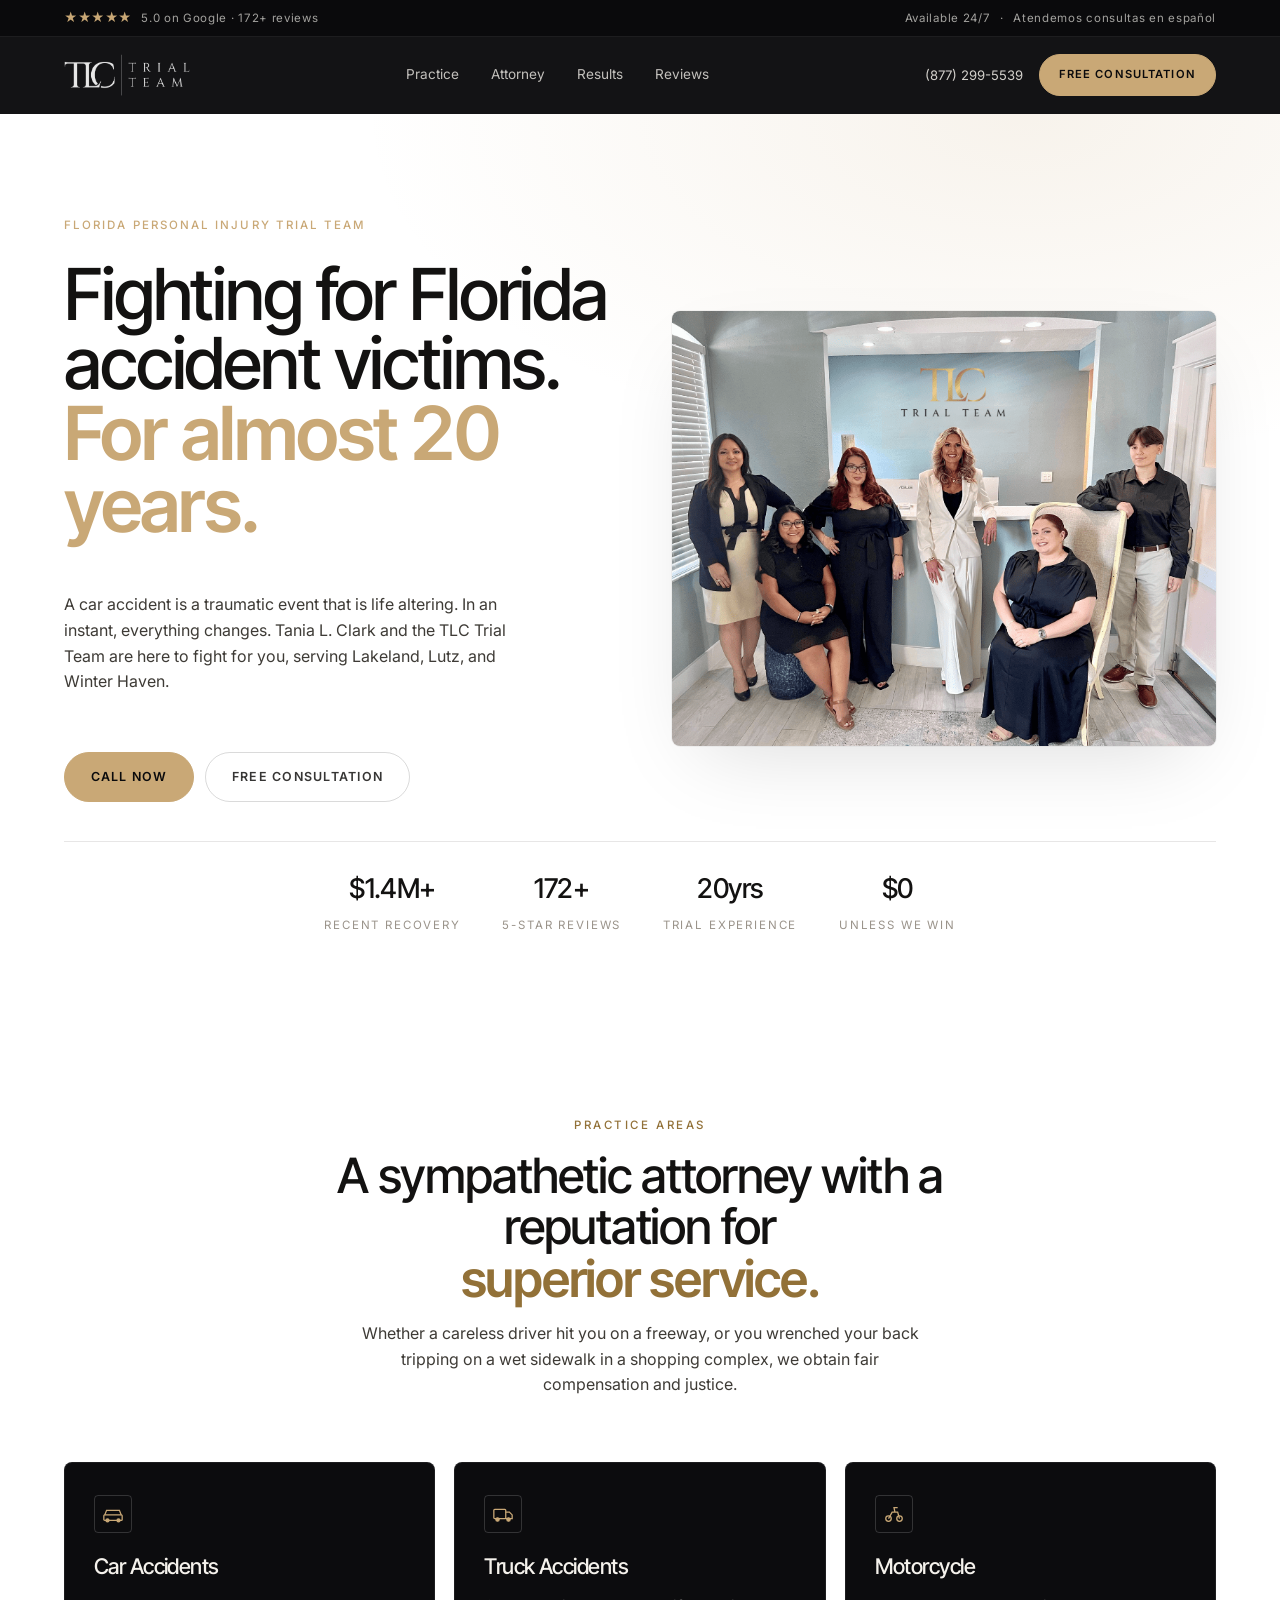
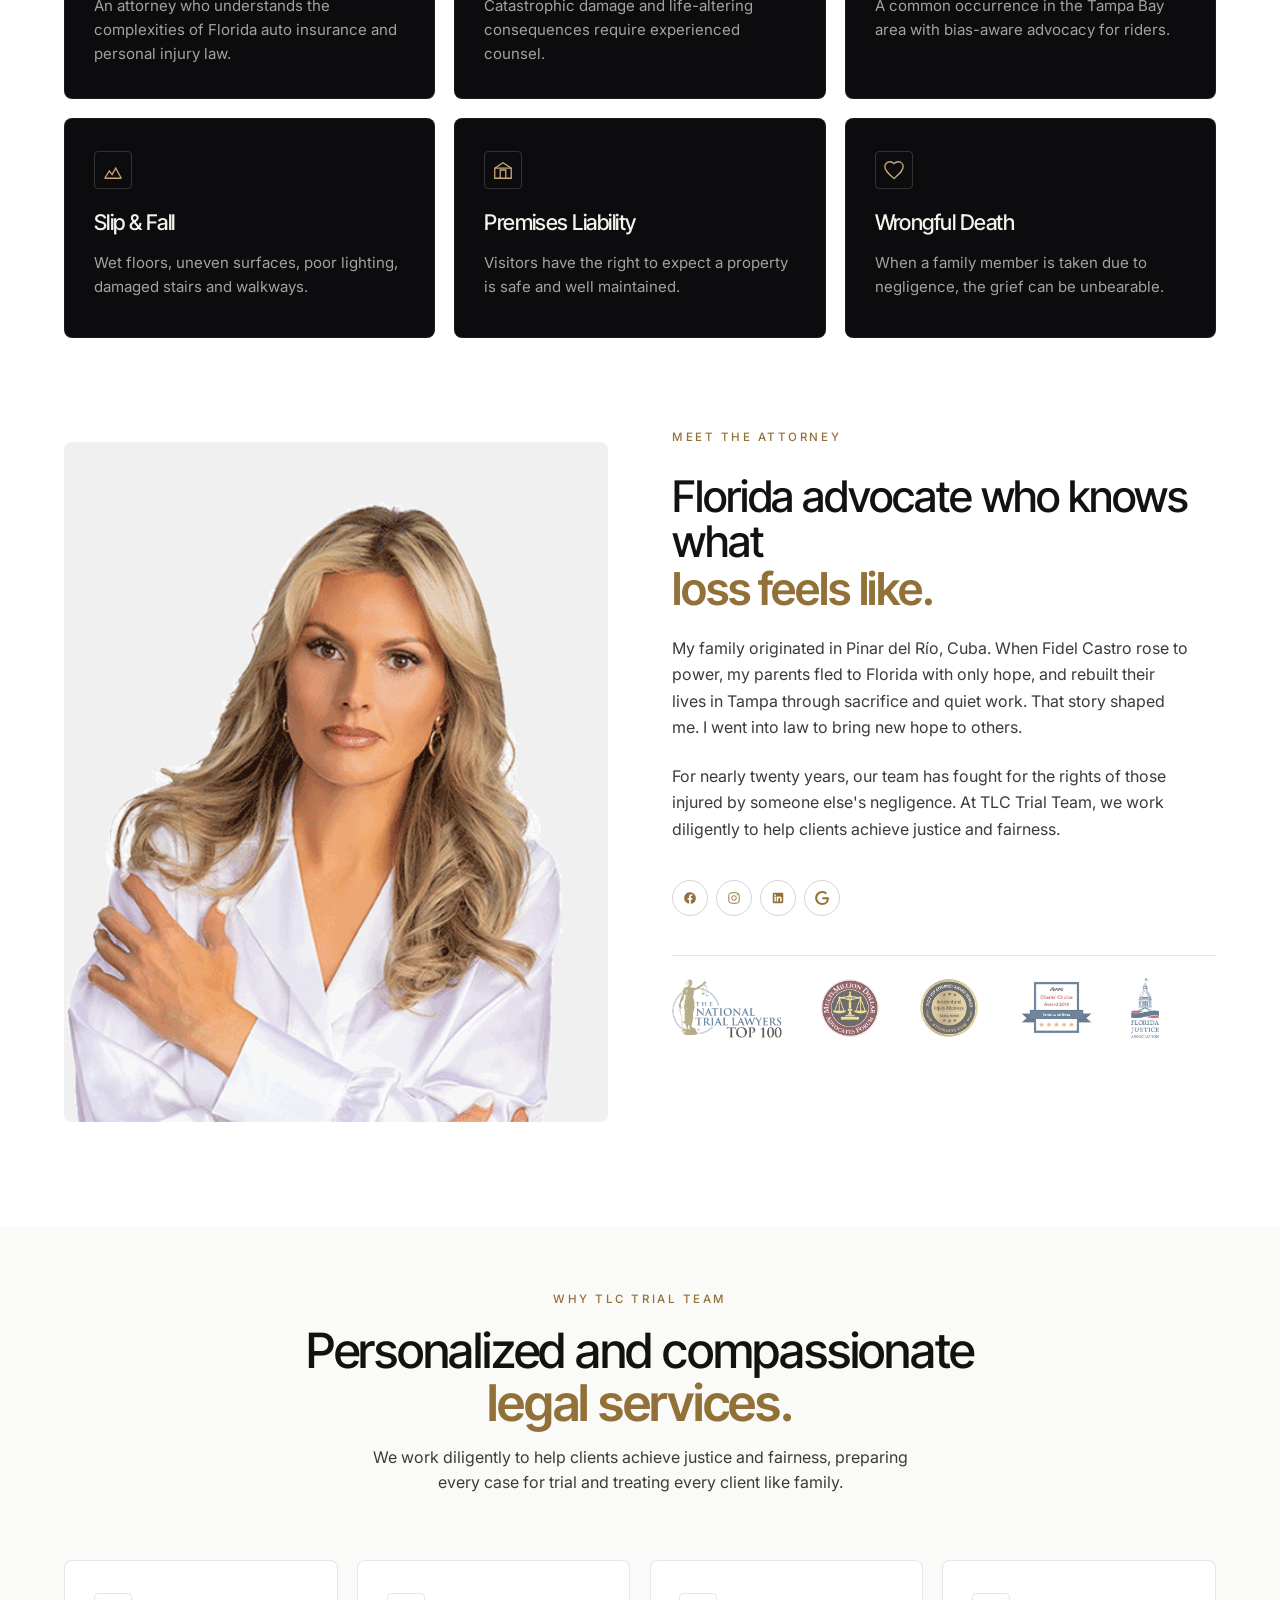
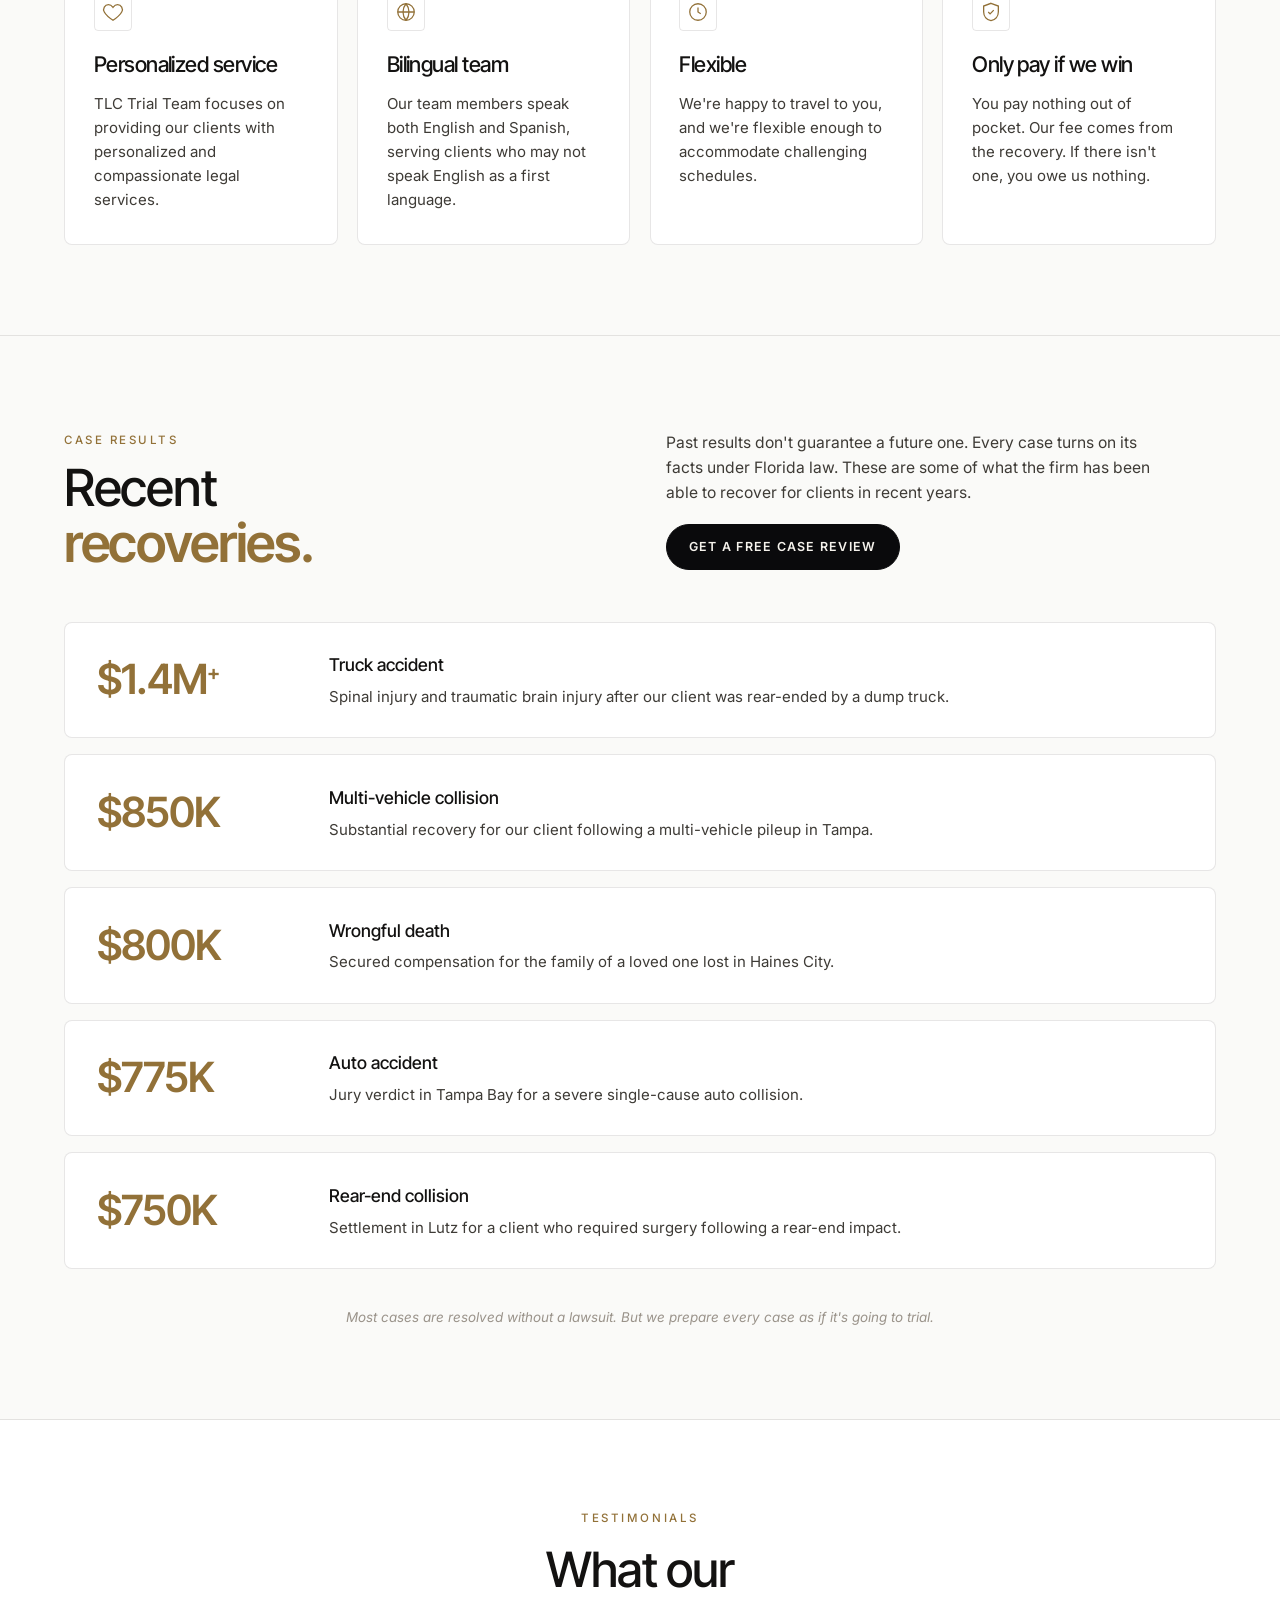
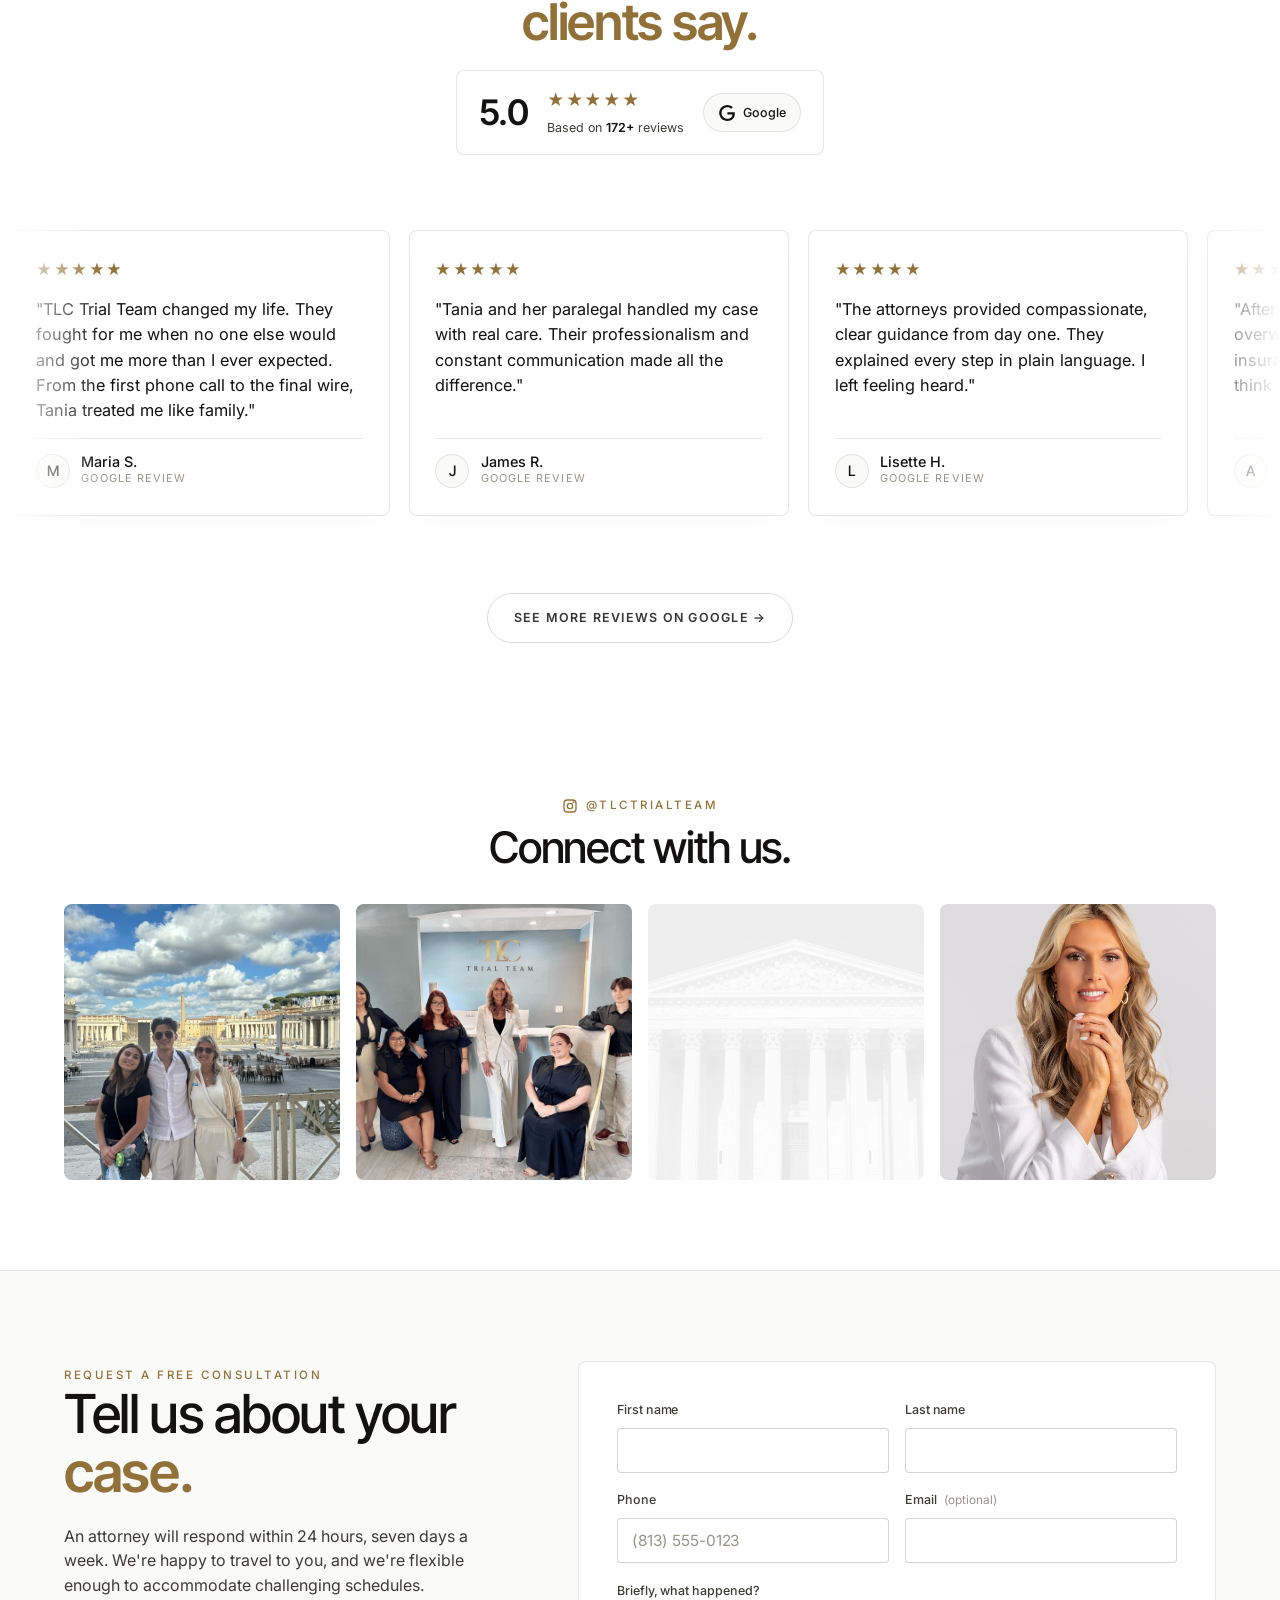
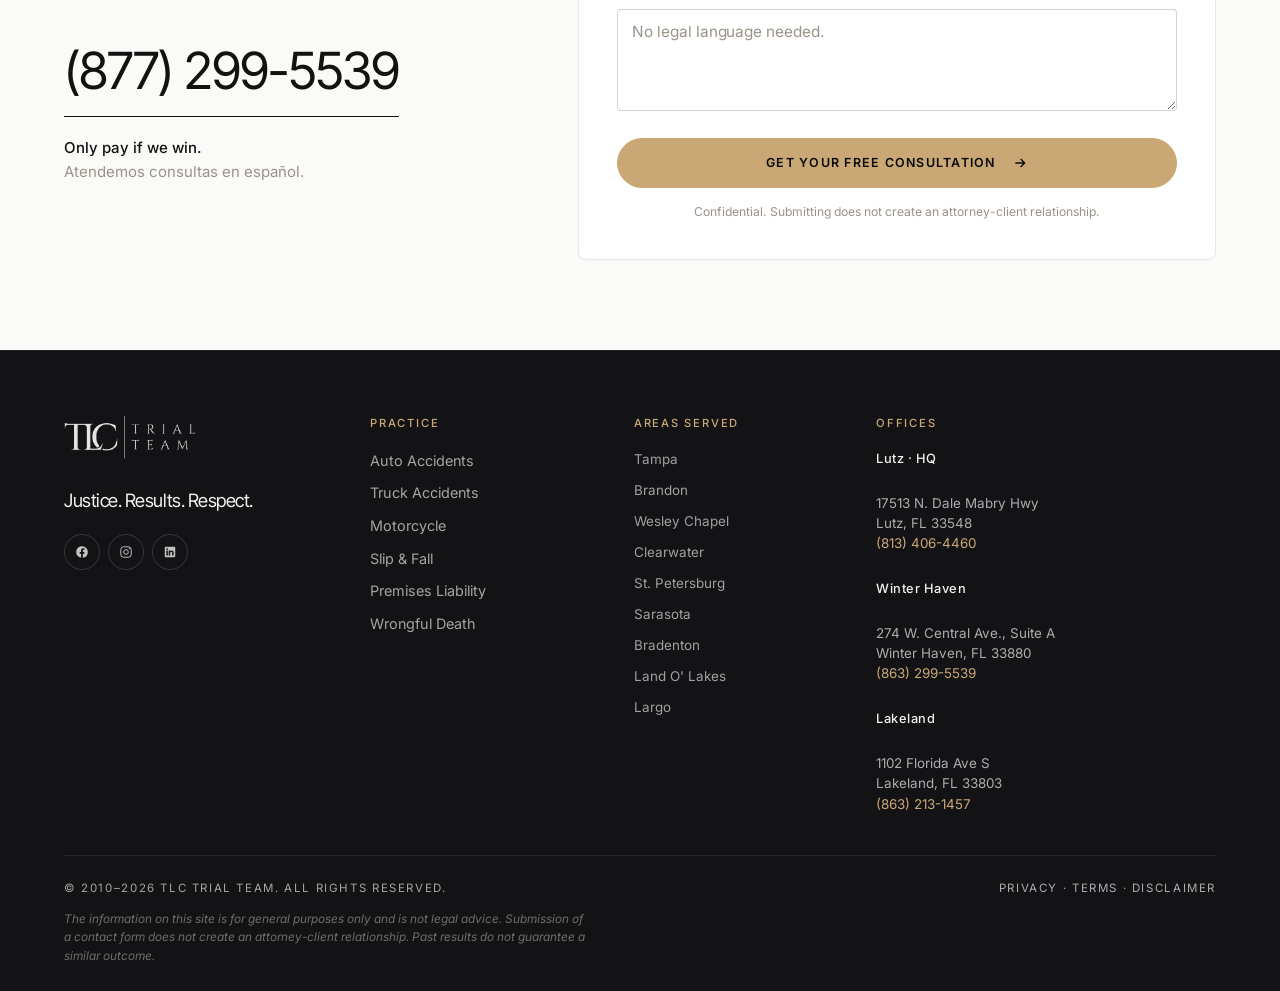
==== commit 604ecd28: "style: finalize Why TLC cards, footer layout, gold variable, and IG stats hover overrides" ====
--- a/index.html
+++ b/index.html
@@ -4,515 +4,586 @@
 <meta charset="UTF-8">
 <meta name="viewport" content="width=device-width, initial-scale=1.0">
 <meta name="theme-color" content="#FFFFFF">
-<title>TLC Trial Team — Florida Personal Injury Counsel · Tania L. Clark, Esq.</title>
+<title>TLC Trial Team — Florida Personal Injury Counsel</title>
 <meta name="description" content="A car accident is a traumatic event that is life altering. In an instant, everything changes. Fighting for Florida accident victims for almost 20 years. Only pay if we win. (877) 299-5539.">
 <link rel="preconnect" href="https://fonts.googleapis.com">
 <link rel="preconnect" href="https://fonts.gstatic.com" crossorigin>
 <link rel="stylesheet" href="https://fonts.googleapis.com/css2?family=Inter:wght@300;400;500;600;700&family=Inter+Tight:wght@400;500;600;700&display=swap">
 <link rel="icon" href="data:image/svg+xml,%3Csvg xmlns='http://www.w3.org/2000/svg' viewBox='0 0 100 100'%3E%3Crect width='100' height='100' fill='%230A0A0C'/%3E%3Ctext x='50' y='66' text-anchor='middle' font-family='Inter Tight, sans-serif' font-size='52' font-weight='600' letter-spacing='-3' fill='%23C9A876'%3ETLC%3C/text%3E%3C/svg%3E">
-<link rel="stylesheet" href="assets/css/styles.css?v=28">
+<link rel="stylesheet" href="assets/css/styles.css?v=31">
 </head>
 <body>
 
-<!-- ─── HEADER ─── -->
-<header class="hdr">
-  <div class="wrap hdr-row">
-    <a href="#" class="brand" aria-label="TLC Trial Team — home">
-      <img src="assets/img/tlc-logo-horz.png" alt="TLC Trial Team">
+<!-- Top utility bar -->
+<div class="utility">
+  <div class="wrap">
+    <div class="left">
+      <span class="g-stars">★★★★★</span>
+      <span>5.0 on Google · 172+ reviews</span>
+    </div>
+    <div class="right">
+      <span class="hide">Available 24/7</span>
+      <span class="hide">·</span>
+      <span>Atendemos consultas en español</span>
+    </div>
+  </div>
+</div>
+
+<!-- Sticky Nav -->
+<header class="nav" id="nav">
+  <div class="wrap">
+    <a href="#" class="brand" aria-label="TLC Trial Team home">
+      <img src="assets/img/tlc-logo-horz.png" alt="TLC Trial Team" style="filter: brightness(0) invert(1) opacity(0.95);">
     </a>
-    <nav class="nav" aria-label="Primary">
+    <nav class="nav-links">
       <a href="#practice">Practice</a>
       <a href="#attorney">Attorney</a>
-      <a href="#why">Why TLC</a>
       <a href="#results">Results</a>
       <a href="#reviews">Reviews</a>
-      <a href="#contact">Contact</a>
     </nav>
-    <a href="tel:+18772995539" class="hdr-cta">
-      <svg viewBox="0 0 24 24" fill="none" stroke="currentColor" stroke-width="2" aria-hidden="true"><path d="M22 16.92v3a2 2 0 01-2.18 2 19.79 19.79 0 01-8.63-3.07 19.5 19.5 0 01-6-6 19.79 19.79 0 01-3.07-8.67A2 2 0 014.11 2h3a2 2 0 012 1.72 12.84 12.84 0 00.7 2.81 2 2 0 01-.45 2.11L8.09 9.91a16 16 0 006 6l1.27-1.27a2 2 0 012.11-.45 12.84 12.84 0 002.81.7A2 2 0 0122 16.92z"/></svg>
-      <span>(877) 299-5539</span>
-    </a>
-    <button class="burger" aria-label="Menu"><span></span></button>
+    <div class="nav-cta">
+      <a href="tel:+18772995539" class="nav-phone">(877) 299-5539</a>
+      <a href="#contact" class="btn btn-primary">Free Consultation</a>
+      <button class="burger" aria-label="Open menu" id="burger"><span></span></button>
+    </div>
   </div>
 </header>
 
-<!-- ─── HERO — Premium Light, mobile-first centered ─── -->
-<section class="hero" aria-label="Introduction">
-  <div class="wrap hero-inner">
-    <div class="hero-copy">
-      <span class="hero-kicker">Florida Personal Injury Trial Team</span>
-      <h1>Fighting for Florida accident victims.<span class="l2">For almost 20 years.</span></h1>
-      <div class="hero-sub-accent">Millions recovered.</div>
-      <p class="hero-lede">
-        A car accident is a traumatic event that is life altering. In an instant, everything changes. Tania L. Clark and the TLC Trial Team are here to fight for you — serving Lakeland, Lutz, and Winter Haven.
-      </p>
-
-      <div class="hero-cta">
-        <a href="tel:+18772995539" class="btn btn-primary-dark">
-          <svg viewBox="0 0 24 24" fill="none" stroke="currentColor" stroke-width="1.8" aria-hidden="true"><path d="M22 16.92v3a2 2 0 01-2.18 2 19.79 19.79 0 01-8.63-3.07 19.5 19.5 0 01-6-6 19.79 19.79 0 01-3.07-8.67A2 2 0 014.11 2h3a2 2 0 012 1.72 12.84 12.84 0 00.7 2.81 2 2 0 01-.45 2.11L8.09 9.91a16 16 0 006 6l1.27-1.27a2 2 0 012.11-.45 12.84 12.84 0 002.81.7A2 2 0 0122 16.92z"/></svg>
-          Call Now
-        </a>
-        <a href="#contact" class="btn btn-outline-dark">
-          Free Consultation
-        </a>
-      </div>
-    </div>
-
-    <div class="hero-photo">
-      <img src="assets/img/tania-clark.png" alt="The TLC Trial Team at the Lutz office">
-    </div>
-
-    <div class="hero-stats" aria-label="Key metrics">
-      <div class="hstat">
-        <span class="hstat-fig">$1.4M<em>+</em></span>
-        <span class="hstat-label">Recent recovery</span>
-      </div>
-      <div class="hstat">
-        <span class="hstat-fig">172<em>+</em></span>
-        <span class="hstat-label">5-star reviews</span>
-      </div>
-      <div class="hstat">
-        <span class="hstat-fig">20<em>yrs</em></span>
-        <span class="hstat-label">Trial experience</span>
-      </div>
-      <div class="hstat">
-        <span class="hstat-fig">$0</span>
-        <span class="hstat-label">Unless we win</span>
-      </div>
-    </div>
-  </div>
-</section>
-
-<!-- ─── PRACTICE ─── -->
-<section class="practice" id="practice">
-  <div class="wrap">
-    <header class="sec-head">
-      <span class="kicker">Practice Areas</span>
-      <h2>A sympathetic attorney with a reputation for superior service.</h2>
-      <p>Whether a careless driver hit you on a freeway, or you wrenched your back tripping on a wet sidewalk in a shopping complex — we obtain fair compensation and justice.</p>
+<!-- Mobile drawer -->
+<div class="drawer" id="drawer" aria-hidden="true">
+  <div class="drawer-head">
+    <a href="#" class="brand"><img src="assets/img/tlc-logo-horz.png" alt="TLC Trial Team" style="filter: brightness(0) invert(1) opacity(0.95);"></a>
+    <button class="drawer-close" id="drawerClose" aria-label="Close menu">×</button>
+  </div>
+  <nav>
+    <a href="#practice">Practice</a>
+    <a href="#attorney">Attorney</a>
+    <a href="#results">Results</a>
+    <a href="#reviews">Reviews</a>
+    <a href="#contact">Contact</a>
+  </nav>
+  <div class="drawer-foot">
+    <a href="tel:+18772995539" class="btn btn-primary">(877) 299-5539</a>
+    <span style="font-size: 0.8rem; opacity: 0.6;">Atendemos consultas en español.</span>
+  </div>
+</div>
+
+<!-- Hero -->
+<section class="hero section-light">
+  <div class="wrap">
+    <div class="hero-split">
+      <div class="hero-left reveal">
+        <span class="hero-eyebrow">
+          <span>Florida Personal Injury Trial Team</span>
+        </span>
+        <h1>
+          Fighting for Florida accident victims.<br>
+          <span class="accent">For almost 20 years.</span>
+        </h1>
+        <p class="lede">
+          A car accident is a traumatic event that is life altering. In an instant, everything changes. Tania L. Clark and the TLC Trial Team are here to fight for you, serving Lakeland, Lutz, and Winter Haven.
+        </p>
+        <div class="hero-cta">
+          <a href="tel:+18772995539" class="btn btn-primary">Call Now</a>
+          <a href="#contact" class="btn btn-ghost">Free Consultation</a>
+        </div>
+      </div>
+      <div class="hero-right reveal">
+        <img src="assets/img/tania-clark.png" alt="Attorney Tania L. Clark" fetchpriority="high">
+      </div>
+    </div>
+
+    <div class="hero-meta reveal">
+      <div class="item">
+        <span class="num">$1.4M+</span>
+        <span class="lbl">Recent recovery</span>
+      </div>
+      <div class="item">
+        <span class="num">172+</span>
+        <span class="lbl">5-star reviews</span>
+      </div>
+      <div class="item">
+        <span class="num">20yrs</span>
+        <span class="lbl">Trial experience</span>
+      </div>
+      <div class="item">
+        <span class="num">$0</span>
+        <span class="lbl">Unless we win</span>
+      </div>
+    </div>
+  </div>
+</section>
+
+<!-- Practice Areas -->
+<section class="practice section-light" id="practice">
+  <div class="wrap">
+    <header class="section-head reveal">
+      <span class="eyebrow">Practice Areas</span>
+      <h2>A sympathetic attorney with a reputation for <br><span class="accent">superior service.</span></h2>
+      <p>Whether a careless driver hit you on a freeway, or you wrenched your back tripping on a wet sidewalk in a shopping complex, we obtain fair compensation and justice.</p>
     </header>
 
-    <div class="ptiles">
-      <a href="#" class="ptile">
-        <span class="ptile-num">01</span>
-        <span class="ptile-icon" aria-hidden="true">
-          <svg viewBox="0 0 24 24" fill="none" stroke="currentColor" stroke-width="1.4"><path d="M3 13l2-5h14l2 5"/><rect x="2" y="13" width="20" height="6" rx="1"/><circle cx="6" cy="19" r="1.6" fill="currentColor"/><circle cx="18" cy="19" r="1.6" fill="currentColor"/></svg>
-        </span>
+    <div class="practice-grid reveal-stagger">
+      <div class="practice-card">
+        <div class="icon">
+          <svg viewBox="0 0 24 24" fill="none" stroke="currentColor" stroke-width="1.4" width="22" height="22"><path d="M3 13l2-5h14l2 5"/><rect x="2" y="13" width="20" height="6" rx="1"/><circle cx="6" cy="19" r="1.6" fill="currentColor"/><circle cx="18" cy="19" r="1.6" fill="currentColor"/></svg>
+        </div>
         <h3>Car Accidents</h3>
         <p>An attorney who understands the complexities of Florida auto insurance and personal injury law.</p>
-        <span class="ptile-arrow" aria-hidden="true">
-          <svg viewBox="0 0 24 24" fill="none" stroke="currentColor" stroke-width="1.6"><path d="M5 12h14M13 6l6 6-6 6"/></svg>
-        </span>
-      </a>
-      <a href="#" class="ptile">
-        <span class="ptile-num">02</span>
-        <span class="ptile-icon" aria-hidden="true">
-          <svg viewBox="0 0 24 24" fill="none" stroke="currentColor" stroke-width="1.4"><rect x="2" y="7" width="13" height="10" rx="1"/><path d="M15 10h4l3 3v4h-7"/><circle cx="6" cy="18" r="1.8" fill="currentColor"/><circle cx="18" cy="18" r="1.8" fill="currentColor"/></svg>
-        </span>
+      </div>
+
+      <div class="practice-card">
+        <div class="icon">
+          <svg viewBox="0 0 24 24" fill="none" stroke="currentColor" stroke-width="1.4" width="22" height="22"><rect x="2" y="7" width="13" height="10" rx="1"/><path d="M15 10h4l3 3v4h-7"/><circle cx="6" cy="18" r="1.8" fill="currentColor"/><circle cx="18" cy="18" r="1.8" fill="currentColor"/></svg>
+        </div>
         <h3>Truck Accidents</h3>
         <p>Catastrophic damage and life-altering consequences require experienced counsel.</p>
-        <span class="ptile-arrow" aria-hidden="true">
-          <svg viewBox="0 0 24 24" fill="none" stroke="currentColor" stroke-width="1.6"><path d="M5 12h14M13 6l6 6-6 6"/></svg>
-        </span>
-      </a>
-      <a href="#" class="ptile">
-        <span class="ptile-num">03</span>
-        <span class="ptile-icon" aria-hidden="true">
-          <svg viewBox="0 0 24 24" fill="none" stroke="currentColor" stroke-width="1.4"><circle cx="6" cy="17" r="3"/><circle cx="18" cy="17" r="3"/><path d="M6 17l4-7h6l2 7M13 10l-1-5h4"/></svg>
-        </span>
-        <h3>Motorcycle Accidents</h3>
-        <p>A common occurrence in the Tampa Bay area — bias-aware advocacy for riders.</p>
-        <span class="ptile-arrow" aria-hidden="true">
-          <svg viewBox="0 0 24 24" fill="none" stroke="currentColor" stroke-width="1.6"><path d="M5 12h14M13 6l6 6-6 6"/></svg>
-        </span>
-      </a>
-      <a href="#" class="ptile">
-        <span class="ptile-num">04</span>
-        <span class="ptile-icon" aria-hidden="true">
-          <svg viewBox="0 0 24 24" fill="none" stroke="currentColor" stroke-width="1.4"><path d="M3 21l5-8 3 4 4-7 6 11"/><path d="M3 21h18"/></svg>
-        </span>
+      </div>
+
+      <div class="practice-card">
+        <div class="icon">
+          <svg viewBox="0 0 24 24" fill="none" stroke="currentColor" stroke-width="1.4" width="22" height="22"><circle cx="6" cy="17" r="3"/><circle cx="18" cy="17" r="3"/><path d="M6 17l4-7h6l2 7M13 10l-1-5h4"/></svg>
+        </div>
+        <h3>Motorcycle</h3>
+        <p>A common occurrence in the Tampa Bay area with bias-aware advocacy for riders.</p>
+      </div>
+
+      <div class="practice-card">
+        <div class="icon">
+          <svg viewBox="0 0 24 24" fill="none" stroke="currentColor" stroke-width="1.4" width="22" height="22"><path d="M3 21l5-8 3 4 4-7 6 11"/><path d="M3 21h18"/></svg>
+        </div>
         <h3>Slip &amp; Fall</h3>
         <p>Wet floors, uneven surfaces, poor lighting, damaged stairs and walkways.</p>
-        <span class="ptile-arrow" aria-hidden="true">
-          <svg viewBox="0 0 24 24" fill="none" stroke="currentColor" stroke-width="1.6"><path d="M5 12h14M13 6l6 6-6 6"/></svg>
-        </span>
-      </a>
-      <a href="#" class="ptile">
-        <span class="ptile-num">05</span>
-        <span class="ptile-icon" aria-hidden="true">
-          <svg viewBox="0 0 24 24" fill="none" stroke="currentColor" stroke-width="1.4"><path d="M3 10l9-6 9 6v11H3V10z"/><path d="M9 21V12h6v9M3 10h18"/></svg>
-        </span>
+      </div>
+
+      <div class="practice-card">
+        <div class="icon">
+          <svg viewBox="0 0 24 24" fill="none" stroke="currentColor" stroke-width="1.4" width="22" height="22"><path d="M3 10l9-6 9 6v11H3V10z"/><path d="M9 21V12h6v9M3 10h18"/></svg>
+        </div>
         <h3>Premises Liability</h3>
         <p>Visitors have the right to expect a property is safe and well maintained.</p>
-        <span class="ptile-arrow" aria-hidden="true">
-          <svg viewBox="0 0 24 24" fill="none" stroke="currentColor" stroke-width="1.6"><path d="M5 12h14M13 6l6 6-6 6"/></svg>
-        </span>
-      </a>
-      <a href="#" class="ptile">
-        <span class="ptile-num">06</span>
-        <span class="ptile-icon" aria-hidden="true">
-          <svg viewBox="0 0 24 24" fill="none" stroke="currentColor" stroke-width="1.4"><path d="M12 21.35l-1.45-1.32C5.4 15.36 2 12.28 2 8.5 2 5.42 4.42 3 7.5 3c1.74 0 3.41.81 4.5 2.09C13.09 3.81 14.76 3 16.5 3 19.58 3 22 5.42 22 8.5c0 3.78-3.4 6.86-8.55 11.54L12 21.35z"/></svg>
-        </span>
+      </div>
+
+      <div class="practice-card">
+        <div class="icon">
+          <svg viewBox="0 0 24 24" fill="none" stroke="currentColor" stroke-width="1.4" width="22" height="22"><path d="M12 21.35l-1.45-1.32C5.4 15.36 2 12.28 2 8.5 2 5.42 4.42 3 7.5 3c1.74 0 3.41.81 4.5 2.09C13.09 3.81 14.76 3 16.5 3 19.58 3 22 5.42 22 8.5c0 3.78-3.4 6.86-8.55 11.54L12 21.35z"/></svg>
+        </div>
         <h3>Wrongful Death</h3>
         <p>When a family member is taken due to negligence, the grief can be unbearable.</p>
-        <span class="ptile-arrow" aria-hidden="true">
-          <svg viewBox="0 0 24 24" fill="none" stroke="currentColor" stroke-width="1.6"><path d="M5 12h14M13 6l6 6-6 6"/></svg>
-        </span>
-      </a>
-    </div>
-  </div>
-</section>
-
-<!-- ─── ATTORNEY — headline-first hierarchy, name under portrait ─── -->
-<section class="attorney" id="attorney">
-  <div class="wrap">
-    <header class="sec-head">
-      <span class="kicker">Meet the Attorney</span>
-      <h2>Personal counsel from a Florida advocate who knows what loss feels like.</h2>
-    </header>
-
-    <div class="attorney-grid">
-      <figure class="attorney-card">
-        <div class="attorney-photo-wrap">
-          <img src="assets/img/tania-rivas.png" alt="Attorney Tania L. Clark — Founder, TLC Trial Team">
-        </div>
-        <figcaption class="attorney-id">
-          <span class="aid-name">Tania L. Clark, Esq.</span>
-          <span class="aid-role">Founder · Trial Attorney</span>
-          <div class="attorney-socials">
-            <a href="https://www.instagram.com/tlctrialteam/" target="_blank" rel="noopener" aria-label="Instagram">
-              <svg viewBox="0 0 24 24" fill="none" stroke="currentColor" stroke-width="1.6"><rect x="3" y="3" width="18" height="18" rx="5"/><circle cx="12" cy="12" r="4"/><circle cx="17.5" cy="6.5" r="0.5" fill="currentColor"/></svg>
-            </a>
-            <a href="https://www.linkedin.com/in/taniarivas" target="_blank" rel="noopener" aria-label="LinkedIn">
-              <svg viewBox="0 0 24 24" fill="currentColor"><path d="M19 3H5a2 2 0 00-2 2v14a2 2 0 002 2h14a2 2 0 002-2V5a2 2 0 00-2-2zM8.3 18H5.7v-8.5h2.6V18zM7 8.4a1.5 1.5 0 110-3 1.5 1.5 0 010 3zM18.3 18h-2.6v-4.5c0-1.1-.4-1.8-1.4-1.8s-1.5.6-1.8 1.3c-.1.2-.1.5-.1.8V18H9.8s.04-7.7 0-8.5h2.6v1.2c.4-.5 1-1.3 2.6-1.3 1.9 0 3.3 1.2 3.3 3.9V18z"/></svg>
-            </a>
-            <a href="mailto:tania@tlctrialteam.com" aria-label="Email">
-              <svg viewBox="0 0 24 24" fill="none" stroke="currentColor" stroke-width="1.6"><rect x="3" y="5" width="18" height="14" rx="2"/><path d="M3 7l9 6 9-6"/></svg>
-            </a>
-          </div>
-        </figcaption>
-      </figure>
-
-      <div class="attorney-body">
-        <blockquote class="attorney-quote">
-          A car accident is a traumatic event that is life altering. In an instant, everything changes. I come from a family who understands what this feels like.
-        </blockquote>
-
-        <p>My family originated in Pinar del Río, Cuba. When Fidel Castro rose to power, my parents fled to Florida with only hope — and rebuilt their lives in Tampa through sacrifice and quiet work. That story shaped me. I went into law to bring new hope to others.</p>
-
-        <p>For nearly twenty years, our team has fought for the rights of those injured by someone else's negligence. At TLC Trial Team, we work diligently to help clients achieve justice and fairness.</p>
-
-        <dl class="attorney-meta">
-          <div>
-            <dt>Education</dt>
-            <dd>University of South Florida, 2001<br>Stetson University College of Law, 2005</dd>
-          </div>
-          <div>
-            <dt>Memberships</dt>
-            <dd>Hillsborough County Bar Assoc.<br>Florida Justice Association<br>Tampa Bay Trial Lawyers</dd>
-          </div>
-        </dl>
-      </div>
-    </div>
-
-    <div class="attorney-awards" aria-label="Recognition">
-      <span class="awards-label">Recognition</span>
-      <div class="awards-row">
+      </div>
+    </div>
+  </div>
+</section>
+
+<!-- Split feature: Attorney -->
+<section class="section-light" id="attorney" style="padding-top: 0;">
+  <div class="wrap split">
+    <div class="split-img reveal">
+      <img src="assets/img/tania-rivas.png" alt="Attorney Tania L. Clark" loading="lazy">
+    </div>
+    <div class="split-text reveal">
+      <span class="eyebrow">Meet the Attorney</span>
+      <h2>Florida advocate who knows what<br><span class="accent">loss feels like.</span></h2>
+      <p>My family originated in Pinar del Río, Cuba. When Fidel Castro rose to power, my parents fled to Florida with only hope, and rebuilt their lives in Tampa through sacrifice and quiet work. That story shaped me. I went into law to bring new hope to others.</p>
+      <p>For nearly twenty years, our team has fought for the rights of those injured by someone else's negligence. At TLC Trial Team, we work diligently to help clients achieve justice and fairness.</p>
+      
+      <!-- Socials -->
+      <div class="footer-social" style="margin-top: 1rem;">
+        <a href="https://www.facebook.com/TLCtrialteamLakeland/" target="_blank" rel="noopener" aria-label="Facebook" style="border-color: var(--line-2); color: var(--gold-deep);">
+          <svg viewBox="0 0 24 24" fill="currentColor"><path d="M22 12a10 10 0 10-11.5 9.9v-7H8v-3h2.5V9.5C10.5 7 12 5.7 14.2 5.7c1 0 2.1.2 2.1.2v2.4h-1.2c-1.2 0-1.6.7-1.6 1.5V12h2.7l-.4 3h-2.3v7A10 10 0 0022 12z"/></svg>
+        </a>
+        <a href="https://www.instagram.com/tlctrialteam/" target="_blank" rel="noopener" aria-label="Instagram" style="border-color: var(--line-2); color: var(--gold-deep);">
+          <svg viewBox="0 0 24 24" fill="none" stroke="currentColor" stroke-width="1.6"><rect x="3" y="3" width="18" height="18" rx="5"/><circle cx="12" cy="12" r="4"/><circle cx="17.5" cy="6.5" r="0.5" fill="currentColor"/></svg>
+        </a>
+        <a href="https://www.linkedin.com/in/taniarivas" target="_blank" rel="noopener" aria-label="LinkedIn" style="border-color: var(--line-2); color: var(--gold-deep);">
+          <svg viewBox="0 0 24 24" fill="currentColor"><path d="M19 3H5a2 2 0 00-2 2v14a2 2 0 002 2h14a2 2 0 002-2V5a2 2 0 00-2-2zM8.3 18H5.7v-8.5h2.6V18zM7 8.4a1.5 1.5 0 110-3 1.5 1.5 0 010 3zM18.3 18h-2.6v-4.5c0-1.1-.4-1.8-1.4-1.8s-1.5.6-1.8 1.3c-.1.2-.1.5-.1.8V18H9.8s.04-7.7 0-8.5h2.6v1.2c.4-.5 1-1.3 2.6-1.3 1.9 0 3.3 1.2 3.3 3.9V18z"/></svg>
+        </a>
+        <a href="https://www.google.com/search?q=TLC+Trial+Team+Lutz+reviews" target="_blank" rel="noopener" aria-label="Google" style="border-color: var(--line-2); color: var(--gold-deep);">
+          <svg viewBox="0 0 24 24" width="12" height="12" fill="currentColor"><path d="M12.48 10.92v3.28h7.84c-.24 1.84-.853 3.187-1.787 4.133-1.147 1.147-2.933 2.4-6.053 2.4-4.827 0-8.6-3.893-8.6-8.72s3.773-8.72 8.6-8.72c2.6 0 4.507 1.027 5.907 2.347l2.307-2.307C18.747 1.44 16.133 0 12.48 0 5.867 0 .307 5.387.307 12s5.56 12 12.173 12c3.573 0 6.267-1.173 8.373-3.36 2.16-2.16 2.84-5.213 2.84-7.667 0-.76-.053-1.467-.173-2.053H12.48z"/></svg>
+        </a>
+      </div>
+      
+      <!-- Awards -->
+      <div class="awards-row" style="margin-top: 1rem; border-top: 1px solid var(--line); padding-top: 1.4rem;">
         <img src="assets/img/badge-ntl.png" alt="National Trial Lawyers Top 100">
         <img src="assets/img/badge-multimillion.png" alt="Multi-Million Dollar Advocates Forum">
         <img src="assets/img/badge-top-attorney.png" alt="Top Attorney 2022">
         <img src="assets/img/badge-avvo.jpg" alt="Avvo Clients' Choice">
         <img src="assets/img/badge-fl-justice.jpg" alt="Florida Justice Association">
-      </div>
-    </div>
-  </div>
-</section>
-
-<!-- ─── WHY TLC — value cards with ICONS not numbers, left-aligned ─── -->
-<section class="why" id="why">
-  <div class="wrap">
-    <header class="sec-head">
-      <span class="kicker">Why TLC Trial Team</span>
-      <h2>Personalized and compassionate legal services.</h2>
-      <p>At the TLC Trial Team, we work diligently to help clients achieve justice and fairness — preparing every case for trial and treating every client like family.</p>
+        <img src="assets/img/badge-1.png" alt="Award">
+        <img src="assets/img/badge-2.png" alt="Award">
+      </div>
+    </div>
+  </div>
+</section>
+
+<!-- Why TLC -->
+<section class="practice section-light" id="why" style="background: var(--paper-2); padding-top: clamp(3rem, 5vw, 5rem);">
+  <div class="wrap">
+    <header class="section-head reveal">
+      <span class="eyebrow">Why TLC Trial Team</span>
+      <h2>Personalized and compassionate<br><span class="accent">legal services.</span></h2>
+      <p>We work diligently to help clients achieve justice and fairness, preparing every case for trial and treating every client like family.</p>
     </header>
 
-    <div class="why-grid">
-      <article class="why-card">
-        <span class="why-icon" aria-hidden="true">
-          <svg viewBox="0 0 24 24" fill="none" stroke="currentColor" stroke-width="1.4"><path d="M12 21s-7-4.5-9.5-9C0.5 8.5 3 4 7 4c2 0 3.5 1 5 3 1.5-2 3-3 5-3 4 0 6.5 4.5 4.5 8-2.5 4.5-9.5 9-9.5 9z"/></svg>
-        </span>
+    <div class="practice-grid reveal-stagger">
+      <div class="practice-card">
+        <div class="icon">
+          <svg viewBox="0 0 24 24" fill="none" stroke="currentColor" stroke-width="1.4" width="22" height="22"><path d="M12 21s-7-4.5-9.5-9C0.5 8.5 3 4 7 4c2 0 3.5 1 5 3 1.5-2 3-3 5-3 4 0 6.5 4.5 4.5 8-2.5 4.5-9.5 9-9.5 9z"/></svg>
+        </div>
         <h3>Personalized service</h3>
         <p>TLC Trial Team focuses on providing our clients with personalized and compassionate legal services.</p>
-      </article>
-      <article class="why-card">
-        <span class="why-icon" aria-hidden="true">
-          <svg viewBox="0 0 24 24" fill="none" stroke="currentColor" stroke-width="1.4"><circle cx="12" cy="12" r="9"/><path d="M3 12h18M12 3a14 14 0 010 18M12 3a14 14 0 000 18"/></svg>
-        </span>
+      </div>
+
+      <div class="practice-card">
+        <div class="icon">
+          <svg viewBox="0 0 24 24" fill="none" stroke="currentColor" stroke-width="1.4" width="22" height="22"><circle cx="12" cy="12" r="9"/><path d="M3 12h18M12 3a14 14 0 010 18M12 3a14 14 0 000 18"/></svg>
+        </div>
         <h3>Bilingual team</h3>
         <p>Our team members speak both English and Spanish, serving clients who may not speak English as a first language.</p>
+      </div>
+
+      <div class="practice-card">
+        <div class="icon">
+          <svg viewBox="0 0 24 24" fill="none" stroke="currentColor" stroke-width="1.4" width="22" height="22"><circle cx="12" cy="12" r="9"/><path d="M12 7v5l3 2"/></svg>
+        </div>
+        <h3>Flexible</h3>
+        <p>We're happy to travel to you, and we're flexible enough to accommodate challenging schedules.</p>
+      </div>
+
+      <div class="practice-card">
+        <div class="icon">
+          <svg viewBox="0 0 24 24" fill="none" stroke="currentColor" stroke-width="1.4" width="22" height="22"><path d="M12 2.5l8 3v6.5c0 5-3.4 8.6-8 9.5-4.6-.9-8-4.5-8-9.5V5.5l8-3z"/><path d="M9 12l2 2 4-4"/></svg>
+        </div>
+        <h3>Only pay if we win</h3>
+        <p>You pay nothing out of pocket. Our fee comes from the recovery. If there isn't one, you owe us nothing.</p>
+      </div>
+    </div>
+  </div>
+</section>
+
+<!-- Results -->
+<section class="results section-light" id="results">
+  <div class="wrap">
+    <div class="results-head reveal">
+      <div>
+        <span class="eyebrow">
+          <span>Case Results</span>
+        </span>
+        <h2>Recent <span class="accent">recoveries.</span></h2>
+      </div>
+      <div class="results-head-meta">
+        <p>Past results don't guarantee a future one. Every case turns on its facts under Florida law. These are some of what the firm has been able to recover for clients in recent years.</p>
+        <a href="#contact" class="btn-ink">Get a Free Case Review</a>
+      </div>
+    </div>
+    
+    <div class="results-list reveal-stagger">
+      <div class="results-item">
+        <div class="results-item-num">$1.4M<sup>+</sup></div>
+        <div class="results-item-info">
+          <div class="results-item-lbl">Truck accident</div>
+          <div class="results-item-desc">Spinal injury and traumatic brain injury after our client was rear-ended by a dump truck.</div>
+        </div>
+      </div>
+      <div class="results-item">
+        <div class="results-item-num">$850K</div>
+        <div class="results-item-info">
+          <div class="results-item-lbl">Multi-vehicle collision</div>
+          <div class="results-item-desc">Substantial recovery for our client following a multi-vehicle pileup in Tampa.</div>
+        </div>
+      </div>
+      <div class="results-item">
+        <div class="results-item-num">$800K</div>
+        <div class="results-item-info">
+          <div class="results-item-lbl">Wrongful death</div>
+          <div class="results-item-desc">Secured compensation for the family of a loved one lost in Haines City.</div>
+        </div>
+      </div>
+      <div class="results-item">
+        <div class="results-item-num">$775K</div>
+        <div class="results-item-info">
+          <div class="results-item-lbl">Auto accident</div>
+          <div class="results-item-desc">Jury verdict in Tampa Bay for a severe single-cause auto collision.</div>
+        </div>
+      </div>
+      <div class="results-item">
+        <div class="results-item-num">$750K</div>
+        <div class="results-item-info">
+          <div class="results-item-lbl">Rear-end collision</div>
+          <div class="results-item-desc">Settlement in Lutz for a client who required surgery following a rear-end impact.</div>
+        </div>
+      </div>
+    </div>
+    
+    <div class="results-disclaimer reveal">Most cases are resolved without a lawsuit. But we prepare every case as if it's going to trial.</div>
+  </div>
+</section>
+
+<!-- Reviews Marquee -->
+<section class="section-light" id="reviews" style="padding-top: clamp(4rem, 7vw, 7rem);">
+  <div class="wrap">
+    <header class="reviews-head reveal">
+      <span class="eyebrow">Testimonials</span>
+      <h2>What our <span class="accent">clients say.</span></h2>
+      <div class="reviews-rating">
+        <span class="rating-num">5.0</span>
+        <div class="rating-info">
+          <span class="stars">★★★★★</span>
+          <span class="rating-meta">Based on <strong>172+</strong> reviews</span>
+        </div>
+        <a href="https://www.google.com/search?q=TLC+Trial+Team+Lutz+reviews" target="_blank" rel="noopener" class="rating-google">
+          <svg viewBox="0 0 24 24" width="16" height="16" fill="currentColor"><path d="M12.48 10.92v3.28h7.84c-.24 1.84-.853 3.187-1.787 4.133-1.147 1.147-2.933 2.4-6.053 2.4-4.827 0-8.6-3.893-8.6-8.72s3.773-8.72 8.6-8.72c2.6 0 4.507 1.027 5.907 2.347l2.307-2.307C18.747 1.44 16.133 0 12.48 0 5.867 0 .307 5.387.307 12s5.56 12 12.173 12c3.573 0 6.267-1.173 8.373-3.36 2.16-2.16 2.84-5.213 2.84-7.667 0-.76-.053-1.467-.173-2.053H12.48z"/></svg>
+          Google
+        </a>
+      </div>
+    </header>
+  </div>
+
+  <div class="reviews-marquee reveal">
+    <div class="reviews-track">
+      <article class="review-card">
+        <div class="stars">★★★★★</div>
+        <p>"TLC Trial Team changed my life. They fought for me when no one else would and got me more than I ever expected. From the first phone call to the final wire, Tania treated me like family."</p>
+        <div class="review-who"><div class="avatar">M</div><div><div class="name">Maria S.</div><div class="src">Google Review</div></div></div>
       </article>
-      <article class="why-card">
-        <span class="why-icon" aria-hidden="true">
-          <svg viewBox="0 0 24 24" fill="none" stroke="currentColor" stroke-width="1.4"><circle cx="12" cy="12" r="9"/><path d="M12 7v5l3 2"/></svg>
-        </span>
-        <h3>Accessible &amp; flexible</h3>
-        <p>We're happy to travel to you, and we're flexible enough to accommodate challenging schedules.</p>
+      <article class="review-card">
+        <div class="stars">★★★★★</div>
+        <p>"Tania and her paralegal handled my case with real care. Their professionalism and constant communication made all the difference."</p>
+        <div class="review-who"><div class="avatar">J</div><div><div class="name">James R.</div><div class="src">Google Review</div></div></div>
       </article>
-      <article class="why-card">
-        <span class="why-icon" aria-hidden="true">
-          <svg viewBox="0 0 24 24" fill="none" stroke="currentColor" stroke-width="1.4"><path d="M12 2.5l8 3v6.5c0 5-3.4 8.6-8 9.5-4.6-.9-8-4.5-8-9.5V5.5l8-3z"/><path d="M9 12l2 2 4-4"/></svg>
-        </span>
-        <h3>Only pay if we win</h3>
-        <p>You pay nothing out of pocket. Our fee comes from the recovery — if there isn't one, you owe us nothing.</p>
+      <article class="review-card">
+        <div class="stars">★★★★★</div>
+        <p>"The attorneys provided compassionate, clear guidance from day one. They explained every step in plain language. I left feeling heard."</p>
+        <div class="review-who"><div class="avatar">L</div><div><div class="name">Lisette H.</div><div class="src">Google Review</div></div></div>
       </article>
-    </div>
-  </div>
-</section>
-
-<!-- ─── CASE RESULTS — editorial table treatment ─── -->
-<section class="results" id="results">
-  <div class="wrap">
-    <header class="sec-head sec-head--split">
-      <div>
-        <span class="kicker">Case Results</span>
-        <h2>Recent recoveries.</h2>
-      </div>
-      <p>Past results don't guarantee a future one. Every case turns on its facts under Florida law. These are some of what the firm has been able to recover for clients in recent years.</p>
+      <article class="review-card">
+        <div class="stars">★★★★★</div>
+        <p>"After my crash on I-275, I was overwhelmed. The TLC team handled the insurance maze and got a result I didn't think was possible."</p>
+        <div class="review-who"><div class="avatar">A</div><div><div class="name">Andre P.</div><div class="src">Google Review</div></div></div>
+      </article>
+      <article class="review-card">
+        <div class="stars">★★★★★</div>
+        <p>"Bilingual staff was a relief for my parents. Tania herself called us in Spanish to walk through the settlement. Five stars without hesitation."</p>
+        <div class="review-who"><div class="avatar">E</div><div><div class="name">Esmeralda P.</div><div class="src">Google Review</div></div></div>
+      </article>
+    </div>
+  </div>
+
+  <div class="reviews-foot reveal">
+    <a href="https://www.google.com/search?q=TLC+Trial+Team+Lutz+reviews" target="_blank" rel="noopener" class="btn btn-ghost">See more reviews on Google →</a>
+  </div>
+</section>
+
+<!-- Instagram Grid -->
+<section class="ig-section section-light">
+  <div class="wrap">
+    <header class="ig-head reveal">
+      <a href="https://www.instagram.com/tlctrialteam/" target="_blank" rel="noopener" class="eyebrow">
+        <svg viewBox="0 0 24 24" fill="none" stroke="currentColor" stroke-width="2" width="16" height="16"><rect x="3" y="3" width="18" height="18" rx="5"/><circle cx="12" cy="12" r="4"/><circle cx="17.5" cy="6.5" r="0.5" fill="currentColor"/></svg>
+        <span>@tlctrialteam</span>
+      </a>
+      <h2>Connect with us.</h2>
     </header>
-
-    <article class="result-feature">
-      <div class="rf-meta">
-        <span class="rf-amount">$1.4<em>M</em><sup>+</sup></span>
-        <div class="rf-detail">
-          <span class="rf-tag">Most recent settlement</span>
-          <span class="rf-case">Truck accident · Pinellas County</span>
-          <p>Spinal injury and traumatic brain injury after our client was rear-ended by a dump truck on Ulmerton Road in Clearwater. Full policy limits recovered.</p>
-        </div>
-      </div>
-    </article>
-
-    <div class="rtable" role="table" aria-label="Additional recoveries">
-      <div class="rtable-head" role="row">
-        <span role="columnheader">Amount</span>
-        <span role="columnheader">Case</span>
-        <span role="columnheader">Location</span>
-        <span role="columnheader">Outcome</span>
-      </div>
-      <a href="#" class="rtable-row" role="row">
-        <span class="rrow-amt" role="cell">$850K</span>
-        <span class="rrow-case" role="cell">Multi-vehicle collision</span>
-        <span class="rrow-loc" role="cell">Tampa</span>
-        <span class="rrow-out" role="cell">Settlement</span>
+    <div class="ig-grid reveal-stagger">
+      <a href="https://www.instagram.com/tlctrialteam/" target="_blank" rel="noopener" class="ig-post">
+        <img src="assets/img/tania-family.jpg" alt="TLC Trial Team family photo" loading="lazy">
+        <div class="ig-overlay">
+          <div class="ig-meta">
+            <span class="ig-stat"><svg viewBox="0 0 24 24" fill="currentColor"><path d="M12 21.35l-1.45-1.32C5.4 15.36 2 12.28 2 8.5 2 5.42 4.42 3 7.5 3c1.74 0 3.41.81 4.5 2.09C13.09 3.81 14.76 3 16.5 3 19.58 3 22 5.42 22 8.5c0 3.78-3.4 6.86-8.55 11.54L12 21.35z"/></svg> 42</span>
+            <span class="ig-stat"><svg viewBox="0 0 24 24" fill="currentColor"><path d="M20 2H4c-1.1 0-1.99.9-1.99 2L2 22l4-4h14c1.1 0 2-.9 2-2V4c0-1.1-.9-2-2-2z"/></svg> 5</span>
+          </div>
+        </div>
       </a>
-      <a href="#" class="rtable-row" role="row">
-        <span class="rrow-amt" role="cell">$800K</span>
-        <span class="rrow-case" role="cell">Wrongful death</span>
-        <span class="rrow-loc" role="cell">Haines City</span>
-        <span class="rrow-out" role="cell">Settlement</span>
+      <a href="https://www.instagram.com/tlctrialteam/" target="_blank" rel="noopener" class="ig-post">
+        <img src="assets/img/tlc-office.png" alt="TLC Trial Team office and staff" loading="lazy">
+        <div class="ig-overlay">
+          <div class="ig-meta">
+            <span class="ig-stat"><svg viewBox="0 0 24 24" fill="currentColor"><path d="M12 21.35l-1.45-1.32C5.4 15.36 2 12.28 2 8.5 2 5.42 4.42 3 7.5 3c1.74 0 3.41.81 4.5 2.09C13.09 3.81 14.76 3 16.5 3 19.58 3 22 5.42 22 8.5c0 3.78-3.4 6.86-8.55 11.54L12 21.35z"/></svg> 38</span>
+            <span class="ig-stat"><svg viewBox="0 0 24 24" fill="currentColor"><path d="M20 2H4c-1.1 0-1.99.9-1.99 2L2 22l4-4h14c1.1 0 2-.9 2-2V4c0-1.1-.9-2-2-2z"/></svg> 3</span>
+          </div>
+        </div>
       </a>
-      <a href="#" class="rtable-row" role="row">
-        <span class="rrow-amt" role="cell">$775K</span>
-        <span class="rrow-case" role="cell">Auto accident · sole-cause</span>
-        <span class="rrow-loc" role="cell">Tampa Bay</span>
-        <span class="rrow-out" role="cell">Verdict</span>
+      <a href="https://www.instagram.com/tlctrialteam/" target="_blank" rel="noopener" class="ig-post">
+        <img src="assets/img/hero-bg-original.jpg" alt="TLC Trial Team courtroom advocacy" loading="lazy">
+        <div class="ig-overlay">
+          <div class="ig-meta">
+            <span class="ig-stat"><svg viewBox="0 0 24 24" fill="currentColor"><path d="M12 21.35l-1.45-1.32C5.4 15.36 2 12.28 2 8.5 2 5.42 4.42 3 7.5 3c1.74 0 3.41.81 4.5 2.09C13.09 3.81 14.76 3 16.5 3 19.58 3 22 5.42 22 8.5c0 3.78-3.4 6.86-8.55 11.54L12 21.35z"/></svg> 56</span>
+            <span class="ig-stat"><svg viewBox="0 0 24 24" fill="currentColor"><path d="M20 2H4c-1.1 0-1.99.9-1.99 2L2 22l4-4h14c1.1 0 2-.9 2-2V4c0-1.1-.9-2-2-2z"/></svg> 8</span>
+          </div>
+        </div>
       </a>
-      <a href="#" class="rtable-row" role="row">
-        <span class="rrow-amt" role="cell">$750K</span>
-        <span class="rrow-case" role="cell">Rear-end + surgery</span>
-        <span class="rrow-loc" role="cell">Lutz</span>
-        <span class="rrow-out" role="cell">Settlement</span>
+      <a href="https://www.instagram.com/tlctrialteam/" target="_blank" rel="noopener" class="ig-post">
+        <img src="assets/img/tania-portrait.jpg" alt="Attorney Tania L. Clark portrait" loading="lazy">
+        <div class="ig-overlay">
+          <div class="ig-meta">
+            <span class="ig-stat"><svg viewBox="0 0 24 24" fill="currentColor"><path d="M12 21.35l-1.45-1.32C5.4 15.36 2 12.28 2 8.5 2 5.42 4.42 3 7.5 3c1.74 0 3.41.81 4.5 2.09C13.09 3.81 14.76 3 16.5 3 19.58 3 22 5.42 22 8.5c0 3.78-3.4 6.86-8.55 11.54L12 21.35z"/></svg> 64</span>
+            <span class="ig-stat"><svg viewBox="0 0 24 24" fill="currentColor"><path d="M20 2H4c-1.1 0-1.99.9-1.99 2L2 22l4-4h14c1.1 0 2-.9 2-2V4c0-1.1-.9-2-2-2z"/></svg> 12</span>
+          </div>
+        </div>
       </a>
-      <a href="#" class="rtable-row" role="row">
-        <span class="rrow-amt" role="cell">$600K</span>
-        <span class="rrow-case" role="cell">Side-swipe collision</span>
-        <span class="rrow-loc" role="cell">I-275, Tampa</span>
-        <span class="rrow-out" role="cell">Settlement</span>
-      </a>
-    </div>
-
-    <a href="#" class="btn-text results-all">View all case results <span aria-hidden="true">→</span></a>
-  </div>
-</section>
-
-<!-- ─── REVIEWS — carousel ─── -->
-<section class="reviews" id="reviews">
-  <div class="wrap reviews-head">
-    <div>
-      <span class="kicker">Reviews</span>
-      <h2>What our clients say.</h2>
-    </div>
-    <div class="rev-summary">
-      <span class="rev-stars">★★★★★</span>
-      <span class="rev-summary-num"><b>5.0</b></span>
-      <span class="rev-summary-meta">172+ Google reviews</span>
-    </div>
-  </div>
-
-  <div class="rev-marquee" aria-label="Client reviews">
-    <div class="rev-track">
-      <article class="rcard">
-        <span class="rev-stars">★★★★★</span>
-        <p>TLC Trial Team changed my life. They fought for me when no one else would — and got me more than I ever expected. From the first phone call to the final wire, Tania treated me like family.</p>
-        <footer><span class="rcard-name">Maria S.</span><span class="rcard-src">Google</span></footer>
-      </article>
-      <article class="rcard">
-        <span class="rev-stars">★★★★★</span>
-        <p>Tania and her paralegal handled my case with real care. Their professionalism and constant communication made all the difference.</p>
-        <footer><span class="rcard-name">James R.</span><span class="rcard-src">Google</span></footer>
-      </article>
-      <article class="rcard">
-        <span class="rev-stars">★★★★★</span>
-        <p>The attorneys provided compassionate, clear guidance from day one. They explained every step in plain language. I left feeling heard.</p>
-        <footer><span class="rcard-name">Lisette H.</span><span class="rcard-src">Google</span></footer>
-      </article>
-      <article class="rcard">
-        <span class="rev-stars">★★★★★</span>
-        <p>After my crash on I-275, I was overwhelmed. The TLC team handled the insurance maze and got a result I didn't think was possible.</p>
-        <footer><span class="rcard-name">Andre P.</span><span class="rcard-src">Google</span></footer>
-      </article>
-      <article class="rcard">
-        <span class="rev-stars">★★★★★</span>
-        <p>Bilingual staff was a relief for my parents. Tania herself called us in Spanish to walk through the settlement. Five stars without hesitation.</p>
-        <footer><span class="rcard-name">Esmeralda P.</span><span class="rcard-src">Google</span></footer>
-      </article>
-      <article class="rcard">
-        <span class="rev-stars">★★★★★</span>
-        <p>I never felt like simply another file number. Tania and the team transformed a terrifying situation into a process I could navigate with confidence.</p>
-        <footer><span class="rcard-name">Rosa M.</span><span class="rcard-src">Google</span></footer>
-      </article>
-      <article class="rcard" aria-hidden="true">
-        <span class="rev-stars">★★★★★</span>
-        <p>TLC Trial Team changed my life. They fought for me when no one else would — and got me more than I ever expected. From the first phone call to the final wire, Tania treated me like family.</p>
-        <footer><span class="rcard-name">Maria S.</span><span class="rcard-src">Google</span></footer>
-      </article>
-      <article class="rcard" aria-hidden="true">
-        <span class="rev-stars">★★★★★</span>
-        <p>Tania and her paralegal handled my case with real care. Their professionalism and constant communication made all the difference.</p>
-        <footer><span class="rcard-name">James R.</span><span class="rcard-src">Google</span></footer>
-      </article>
-      <article class="rcard" aria-hidden="true">
-        <span class="rev-stars">★★★★★</span>
-        <p>The attorneys provided compassionate, clear guidance from day one. They explained every step in plain language. I left feeling heard.</p>
-        <footer><span class="rcard-name">Lisette H.</span><span class="rcard-src">Google</span></footer>
-      </article>
-      <article class="rcard" aria-hidden="true">
-        <span class="rev-stars">★★★★★</span>
-        <p>After my crash on I-275, I was overwhelmed. The TLC team handled the insurance maze and got a result I didn't think was possible.</p>
-        <footer><span class="rcard-name">Andre P.</span><span class="rcard-src">Google</span></footer>
-      </article>
-    </div>
-  </div>
-
-  <div class="wrap reviews-foot">
-    <a href="https://www.google.com/search?q=TLC+Trial+Team+Lutz+reviews" target="_blank" rel="noopener" class="btn-text">Read all 172 reviews on Google <span aria-hidden="true">→</span></a>
-  </div>
-</section>
-
-<!-- ─── CONTACT ─── -->
-<section class="contact" id="contact">
-  <div class="wrap contact-grid">
-    <div class="contact-copy">
-      <span class="kicker">Request a Free Consultation</span>
-      <h2>Tell us about your case.</h2>
-      <p>An attorney will respond within 24 hours, seven days a week. We're happy to travel to you, and we're flexible enough to accommodate challenging schedules.</p>
-      <a href="tel:+18772995539" class="contact-phone">(877) 299-5539</a>
-      <p class="contact-sub"><strong>Only pay if we win.</strong> Atendemos consultas en español.</p>
-    </div>
-
-    <form class="form" novalidate>
-      <div class="form-row">
-        <label><span>First name</span><input type="text" required></label>
-        <label><span>Last name</span><input type="text" required></label>
-      </div>
-      <div class="form-row">
-        <label><span>Phone</span><input type="tel" required placeholder="(813) 555-0123"></label>
-        <label><span>Email <em>(optional)</em></span><input type="email"></label>
-      </div>
-      <label><span>Briefly, what happened?</span><textarea rows="4" placeholder="No legal language needed."></textarea></label>
-      <button type="button" class="btn btn-gold btn-block">
-        Get Your Free Consultation
-        <svg viewBox="0 0 24 24" fill="none" stroke="currentColor" stroke-width="2" aria-hidden="true"><path d="M5 12h14M13 6l6 6-6 6"/></svg>
-      </button>
-      <p class="form-fine">Confidential. Submitting does not create an attorney-client relationship.</p>
-    </form>
-  </div>
-</section>
-
-<!-- ─── FOOTER ─── -->
-<footer class="ftr">
-  <div class="wrap ftr-grid">
-    <div class="ftr-brand">
-      <a href="#" class="brand"><img src="assets/img/tlc-logo-horz.png" alt="TLC Trial Team"></a>
-      <p class="ftr-tag">Justice. Results. Respect.</p>
-      <div class="ftr-social">
-        <a href="https://www.facebook.com/TLCtrialteamLakeland/" target="_blank" rel="noopener" aria-label="Facebook">
-          <svg viewBox="0 0 24 24" fill="currentColor"><path d="M22 12a10 10 0 10-11.5 9.9v-7H8v-3h2.5V9.5C10.5 7 12 5.7 14.2 5.7c1 0 2.1.2 2.1.2v2.4h-1.2c-1.2 0-1.6.7-1.6 1.5V12h2.7l-.4 3h-2.3v7A10 10 0 0022 12z"/></svg>
-        </a>
-        <a href="https://www.instagram.com/tlctrialteam/" target="_blank" rel="noopener" aria-label="Instagram">
-          <svg viewBox="0 0 24 24" fill="none" stroke="currentColor" stroke-width="1.6"><rect x="3" y="3" width="18" height="18" rx="5"/><circle cx="12" cy="12" r="4"/><circle cx="17.5" cy="6.5" r="0.5" fill="currentColor"/></svg>
-        </a>
-        <a href="https://www.linkedin.com/in/taniarivas" target="_blank" rel="noopener" aria-label="LinkedIn">
-          <svg viewBox="0 0 24 24" fill="currentColor"><path d="M19 3H5a2 2 0 00-2 2v14a2 2 0 002 2h14a2 2 0 002-2V5a2 2 0 00-2-2zM8.3 18H5.7v-8.5h2.6V18zM7 8.4a1.5 1.5 0 110-3 1.5 1.5 0 010 3zM18.3 18h-2.6v-4.5c0-1.1-.4-1.8-1.4-1.8s-1.5.6-1.8 1.3c-.1.2-.1.5-.1.8V18H9.8s.04-7.7 0-8.5h2.6v1.2c.4-.5 1-1.3 2.6-1.3 1.9 0 3.3 1.2 3.3 3.9V18z"/></svg>
-        </a>
-      </div>
-    </div>
-
-    <div class="ftr-col">
-      <h5>Offices</h5>
-      <div class="ftr-offices">
-        <p><strong>Lutz · HQ</strong><br>17513 N. Dale Mabry Hwy<br>Lutz, FL 33548<br><a href="tel:+18134064460">(813) 406-4460</a></p>
-        <p><strong>Winter Haven</strong><br>274 W. Central Ave., Suite A<br>Winter Haven, FL 33880<br><a href="tel:+18632995539">(863) 299-5539</a></p>
-        <p><strong>Lakeland</strong><br>1102 Florida Ave S<br>Lakeland, FL 33803<br><a href="tel:+18632131457">(863) 213-1457</a></p>
-      </div>
-    </div>
-
-    <div class="ftr-col">
-      <h5>Practice</h5>
-      <ul>
-        <li><a href="#">Auto Accidents</a></li>
-        <li><a href="#">Truck Accidents</a></li>
-        <li><a href="#">Motorcycle</a></li>
-        <li><a href="#">Slip &amp; Fall</a></li>
-        <li><a href="#">Premises Liability</a></li>
-        <li><a href="#">Wrongful Death</a></li>
-      </ul>
-    </div>
-
-    <div class="ftr-col">
-      <h5>Areas Served</h5>
-      <ul class="ftr-areas">
-        <li>Tampa</li>
-        <li>Brandon</li>
-        <li>Wesley Chapel</li>
-        <li>Clearwater</li>
-        <li>St. Petersburg</li>
-        <li>Sarasota</li>
-        <li>Bradenton</li>
-        <li>Land O' Lakes</li>
-        <li>Largo</li>
-        <li>New Port Richey</li>
-        <li>Palm Harbor</li>
-        <li>Spring Hill</li>
-      </ul>
-    </div>
-  </div>
-
-  <div class="wrap ftr-meta">
-    <span>© 2010–2026 TLC Trial Team. All rights reserved.</span>
-    <span><a href="#">Privacy</a> · <a href="#">Terms</a> · <a href="#">Disclaimer</a></span>
+    </div>
+  </div>
+</section>
+
+<!-- Contact -->
+<section class="cta section-light" id="contact">
+  <div class="wrap">
+    <div class="cta-grid">
+      <div class="cta-copy reveal">
+        <span class="eyebrow">Request a Free Consultation</span>
+        <h2>Tell us about your <span class="accent">case.</span></h2>
+        <p>An attorney will respond within 24 hours, seven days a week. We're happy to travel to you, and we're flexible enough to accommodate challenging schedules.</p>
+        <a href="tel:+18772995539" class="cta-phone">(877) 299-5539</a>
+        <div class="cta-meta">
+          <strong>Only pay if we win.</strong><br>
+          Atendemos consultas en español.
+        </div>
+      </div>
+      <div class="cta-form reveal">
+        <form class="form" novalidate>
+          <div class="form-row">
+            <label><span>First name</span><input type="text" required></label>
+            <label><span>Last name</span><input type="text" required></label>
+          </div>
+          <div class="form-row">
+            <label><span>Phone</span><input type="tel" required placeholder="(813) 555-0123"></label>
+            <label><span>Email <em>(optional)</em></span><input type="email"></label>
+          </div>
+          <label><span>Briefly, what happened?</span><textarea rows="4" placeholder="No legal language needed."></textarea></label>
+          <button type="button" class="btn btn-primary" style="width: 100%;">
+            Get Your Free Consultation
+            <svg viewBox="0 0 24 24" fill="none" stroke="currentColor" stroke-width="2" aria-hidden="true" style="margin-left: 0.4rem; width:16px; height:16px;"><path d="M5 12h14M13 6l6 6-6 6"/></svg>
+          </button>
+          <p class="form-fine">Confidential. Submitting does not create an attorney-client relationship.</p>
+        </form>
+      </div>
+    </div>
+  </div>
+</section>
+
+<!-- Footer -->
+<footer class="footer">
+  <div class="wrap">
+    <div class="footer-grid">
+      <div class="footer-brand">
+        <a href="#" class="brand" aria-label="TLC Trial Team home"><img src="assets/img/tlc-logo-horz.png" alt="TLC Trial Team"></a>
+        <div class="footer-tag">Justice. Results. Respect.</div>
+        <div class="footer-social">
+          <a href="https://www.facebook.com/TLCtrialteamLakeland/" target="_blank" rel="noopener" aria-label="Facebook">
+            <svg viewBox="0 0 24 24" fill="currentColor"><path d="M22 12a10 10 0 10-11.5 9.9v-7H8v-3h2.5V9.5C10.5 7 12 5.7 14.2 5.7c1 0 2.1.2 2.1.2v2.4h-1.2c-1.2 0-1.6.7-1.6 1.5V12h2.7l-.4 3h-2.3v7A10 10 0 0022 12z"/></svg>
+          </a>
+          <a href="https://www.instagram.com/tlctrialteam/" target="_blank" rel="noopener" aria-label="Instagram">
+            <svg viewBox="0 0 24 24" fill="none" stroke="currentColor" stroke-width="1.6"><rect x="3" y="3" width="18" height="18" rx="5"/><circle cx="12" cy="12" r="4"/><circle cx="17.5" cy="6.5" r="0.5" fill="currentColor"/></svg>
+          </a>
+          <a href="https://www.linkedin.com/in/taniarivas" target="_blank" rel="noopener" aria-label="LinkedIn">
+            <svg viewBox="0 0 24 24" fill="currentColor"><path d="M19 3H5a2 2 0 00-2 2v14a2 2 0 002 2h14a2 2 0 002-2V5a2 2 0 00-2-2zM8.3 18H5.7v-8.5h2.6V18zM7 8.4a1.5 1.5 0 110-3 1.5 1.5 0 010 3zM18.3 18h-2.6v-4.5c0-1.1-.4-1.8-1.4-1.8s-1.5.6-1.8 1.3c-.1.2-.1.5-.1.8V18H9.8s.04-7.7 0-8.5h2.6v1.2c.4-.5 1-1.3 2.6-1.3 1.9 0 3.3 1.2 3.3 3.9V18z"/></svg>
+          </a>
+        </div>
+      </div>
+      
+      <div class="footer-col">
+        <h5>Practice</h5>
+        <ul>
+          <li><a href="#">Auto Accidents</a></li>
+          <li><a href="#">Truck Accidents</a></li>
+          <li><a href="#">Motorcycle</a></li>
+          <li><a href="#">Slip &amp; Fall</a></li>
+          <li><a href="#">Premises Liability</a></li>
+          <li><a href="#">Wrongful Death</a></li>
+        </ul>
+      </div>
+
+      <div class="footer-col">
+        <h5>Areas Served</h5>
+        <ul class="footer-areas">
+          <li>Tampa</li>
+          <li>Brandon</li>
+          <li>Wesley Chapel</li>
+          <li>Clearwater</li>
+          <li>St. Petersburg</li>
+          <li>Sarasota</li>
+          <li>Bradenton</li>
+          <li>Land O' Lakes</li>
+          <li>Largo</li>
+        </ul>
+      </div>
+
+      <div class="footer-col">
+        <h5>Offices</h5>
+        <div class="footer-offices">
+          <p><strong>Lutz · HQ</strong><br>17513 N. Dale Mabry Hwy<br>Lutz, FL 33548<br><a href="tel:+18134064460">(813) 406-4460</a></p>
+          <p><strong>Winter Haven</strong><br>274 W. Central Ave., Suite A<br>Winter Haven, FL 33880<br><a href="tel:+18632995539">(863) 299-5539</a></p>
+          <p><strong>Lakeland</strong><br>1102 Florida Ave S<br>Lakeland, FL 33803<br><a href="tel:+18632131457">(863) 213-1457</a></p>
+        </div>
+      </div>
+    </div>
+    
+    <div class="footer-meta">
+      <span>© 2010–2026 TLC Trial Team. All rights reserved.</span>
+      <span><a href="#">Privacy</a> · <a href="#">Terms</a> · <a href="#">Disclaimer</a></span>
+    </div>
+    <p class="footer-disclaimer">The information on this site is for general purposes only and is not legal advice. Submission of a contact form does not create an attorney-client relationship. Past results do not guarantee a similar outcome.</p>
   </div>
 </footer>
 
-<!-- ─── STICKY MOBILE CTA — shows on scroll, hides at footer ─── -->
-<a href="#contact" class="sticky-cta" id="stickyCta" aria-label="Free case review">
-  <span class="sc-label">Free Case Review</span>
-  <span class="sc-phone">
-    <svg viewBox="0 0 24 24" fill="none" stroke="currentColor" stroke-width="2" aria-hidden="true"><path d="M22 16.92v3a2 2 0 01-2.18 2 19.79 19.79 0 01-8.63-3.07 19.5 19.5 0 01-6-6 19.79 19.79 0 01-3.07-8.67A2 2 0 014.11 2h3a2 2 0 012 1.72 12.84 12.84 0 00.7 2.81 2 2 0 01-.45 2.11L8.09 9.91a16 16 0 006 6l1.27-1.27a2 2 0 012.11-.45 12.84 12.84 0 002.81.7A2 2 0 0122 16.92z"/></svg>
-    (877) 299-5539
-  </span>
-</a>
-
-<script src="assets/js/main.js?v=24"></script>
+<script>
+// Sticky nav scrolled state
+const nav = document.getElementById('nav');
+let scrolled = false;
+function onScroll() {
+  const isScrolled = window.scrollY > 12;
+  if (isScrolled !== scrolled) {
+    nav.classList.toggle('scrolled', isScrolled);
+    scrolled = isScrolled;
+  }
+}
+window.addEventListener('scroll', onScroll, { passive: true });
+onScroll();
+
+// Mobile drawer
+const burger = document.getElementById('burger');
+const drawer = document.getElementById('drawer');
+const drawerClose = document.getElementById('drawerClose');
+const openDrawer = () => { drawer.classList.add('open'); document.body.style.overflow = 'hidden'; };
+const closeDrawer = () => { drawer.classList.remove('open'); document.body.style.overflow = ''; };
+burger.addEventListener('click', openDrawer);
+drawerClose.addEventListener('click', closeDrawer);
+drawer.querySelectorAll('a').forEach(a => a.addEventListener('click', closeDrawer));
+document.addEventListener('keydown', e => { if (e.key === 'Escape') closeDrawer(); });
+
+// Marquee — duplicate track contents for seamless loop
+const marqueeTrack = document.querySelector('.reviews-track');
+if (marqueeTrack) {
+  marqueeTrack.innerHTML += marqueeTrack.innerHTML;
+}
+
+// Reveal on scroll
+const io = new IntersectionObserver(entries => {
+  entries.forEach(entry => {
+    if (entry.isIntersecting) {
+      entry.target.classList.add('in');
+      io.unobserve(entry.target);
+    }
+  });
+}, { threshold: 0.12, rootMargin: '0px 0px -40px 0px' });
+document.querySelectorAll('.reveal, .reveal-stagger').forEach(el => io.observe(el));
+
+// Smooth scroll with anchor offset for sticky nav
+document.querySelectorAll('a[href^="#"]').forEach(a => {
+  a.addEventListener('click', e => {
+    const id = a.getAttribute('href');
+    if (id.length > 1) {
+      const target = document.querySelector(id);
+      if (target) {
+        e.preventDefault();
+        const offset = 70;
+        const top = target.getBoundingClientRect().top + window.scrollY - offset;
+        window.scrollTo({ top, behavior: 'smooth' });
+      }
+    }
+  });
+});
+</script>
 </body>
 </html>
--- a/assets/css/styles.css
+++ b/assets/css/styles.css
@@ -1,746 +1,1110 @@
 /* ─────────────────────────────────────────────────────────────
-   TLC TRIAL TEAM — V28
-   Premium Light direction applied. Mobile-first centered hero.
-   Alternation flipped: Hero(white) → Practice(dark) → Attorney(white)
-   → Why TLC(dark) → Results(white) → Reviews(dark) → Contact(white)
-   → Footer(dark).
-   Two side-by-side buttons (Call Now + Free Consultation).
+   TLC TRIAL TEAM — Irvin Redesign Layout
    ───────────────────────────────────────────────────────────── */
 
 :root {
-  /* Dark */
-  --dark:     #0A0A0C;
-  --dark-2:   #131316;
-  --dark-3:   #1C1C20;
-  --dark-line: rgba(247, 242, 232, 0.10);
-  --dark-line-2: rgba(247, 242, 232, 0.18);
-
-  /* Light */
-  --white:    #FFFFFF;
-  --offwhite: #FAFAF8;
-  --paper:    #F5F2EC;
-
-  /* Ink */
-  --ink:     #131211;
-  --ink-2:   #3E3B36;
-  --ink-3:   #6A655B;
-  --mute:    #9A938A;
-  --line:    rgba(19, 18, 17, 0.10);
-  --line-2:  rgba(19, 18, 17, 0.18);
-  --line-soft: rgba(19, 18, 17, 0.06);
-
-  /* Gold */
-  --gold:    #C9A876;
-  --gold-2:  #B89149;
-  --gold-deep: #927138;
-  --gold-soft: rgba(201, 168, 118, 0.14);
-
-  /* Type */
-  --sans:    'Inter', -apple-system, BlinkMacSystemFont, 'Segoe UI', Helvetica, Arial, sans-serif;
+  --ink:        #0A0A0C;
+  --ink-2:      #131316;
+  --ink-line:   rgba(255,255,255,0.08);
+  --ink-line-2: rgba(255,255,255,0.16);
+
+  --paper:      #FFFFFF;
+  --paper-2:    #FAFAF8;
+  --line:       rgba(19, 18, 17, 0.10);
+  --line-2:     rgba(19, 18, 17, 0.18);
+
+  --gold:       #C9A876;
+  --gold-deep:  #927138;
+  --gold-soft:  rgba(201, 168, 118, 0.14);
+
+  --ink-text:   #131211;
+  --slate:      #3E3B36;
+  --mute:       #9A938A;
+  --bone:       #F5F2EC;
+  --bone-mute:  rgba(245, 242, 236, 0.65);
+
   --display: 'Inter Tight', 'Inter', -apple-system, BlinkMacSystemFont, sans-serif;
-
-  /* Scale */
-  --t-mega:    clamp(3.5rem, 8vw, 7.5rem);
-  --t-display: clamp(2.2rem, 5vw, 4.2rem);
-  --t-h2:      clamp(2rem, 3.6vw, 3rem);
-  --t-h3:      clamp(1.3rem, 1.7vw, 1.5rem);
-  --t-body-lg: clamp(1.06rem, 1.15vw, 1.18rem);
-  --t-body:    1rem;
-
-  /* Spacing */
-  --pad-x:    clamp(1.4rem, 5vw, 5rem);
-  --section:  clamp(4.5rem, 8vw, 7.5rem);
-  --max:      1320px;
-
-  /* Motion */
-  --ease:     cubic-bezier(0.16, 1, 0.3, 1);
-  --d1:       200ms;
-  --d2:       340ms;
-}
-
-/* ──────────────────────────────────────────────────────
-   RESET + BASE
-   ────────────────────────────────────────────────────── */
-
+  --sans:  'Inter', -apple-system, BlinkMacSystemFont, 'Segoe UI', Helvetica, Arial, sans-serif;
+
+  --max:    1280px;
+  --pad:    clamp(1.5rem, 5vw, 5rem);
+  --section: clamp(4rem, 7vw, 7rem);
+
+  --r:      4px;
+  --r-md:   8px;
+  --r-pill: 999px;
+
+  --d-fast: 180ms;
+  --d-base: 280ms;
+  --d-slow: 600ms;
+  --ease:   cubic-bezier(0.16, 1, 0.3, 1);
+}
+
+/* ── Reset ─────────────────────────────────────────────────── */
 *, *::before, *::after { box-sizing: border-box; }
 * { margin: 0; padding: 0; }
-html { -webkit-text-size-adjust: 100%; scroll-behavior: smooth; scroll-padding-top: 80px; }
-
+html { scroll-behavior: smooth; }
 body {
   font-family: var(--sans);
   font-weight: 400;
-  font-size: var(--t-body);
-  line-height: 1.7;
-  color: var(--ink-2);
-  background: var(--white);
+  font-size: 16px;
+  line-height: 1.6;
+  color: var(--ink-text);
+  background: var(--paper);
   -webkit-font-smoothing: antialiased;
   -moz-osx-font-smoothing: grayscale;
-  text-rendering: optimizeLegibility;
   overflow-x: hidden;
-  letter-spacing: -0.005em;
-}
-
-img, svg { display: block; max-width: 100%; }
-a { color: inherit; text-decoration: none; transition: color var(--d1) var(--ease); }
+}
+img { display: block; max-width: 100%; height: auto; }
+a { color: inherit; text-decoration: none; transition: color var(--d-fast) var(--ease); }
 button { font: inherit; color: inherit; background: none; border: 0; cursor: pointer; }
-ul, ol { list-style: none; }
-address { font-style: normal; }
-:focus-visible { outline: 2px solid var(--gold); outline-offset: 4px; border-radius: 2px; }
-
-.wrap {
-  width: 100%;
-  max-width: var(--max);
-  margin: 0 auto;
-  padding-left: var(--pad-x);
-  padding-right: var(--pad-x);
-}
-
-/* ──────────────────────────────────────────────────────
-   TYPE PRIMITIVES
-   ────────────────────────────────────────────────────── */
-
-h1, h2, h3, h4 {
-  font-family: var(--display);
-  font-weight: 500;
-  color: var(--ink);
-  letter-spacing: -0.03em;
-  line-height: 1.02;
-}
-h2 { font-size: var(--t-h2); letter-spacing: -0.028em; line-height: 1.04; }
-h3 { font-size: var(--t-h3); font-weight: 500; letter-spacing: -0.02em; line-height: 1.15; }
-p { color: var(--ink-2); line-height: 1.7; letter-spacing: -0.005em; }
-
-.kicker {
-  display: inline-flex;
-  align-items: center;
-  gap: 0.5rem;
+ul { list-style: none; }
+:focus-visible { outline: 2px solid var(--gold); outline-offset: 2px; }
+
+.wrap { width: 100%; max-width: var(--max); margin: 0 auto; padding-left: var(--pad); padding-right: var(--pad); }
+section { padding-top: var(--section); padding-bottom: var(--section); }
+
+/* ── Typography ────────────────────────────────────────────── */
+.display { font-family: var(--display); font-weight: 500; font-variation-settings: "opsz" 32; letter-spacing: -0.025em; }
+.italic-gold { font-family: var(--display); font-style: italic; color: var(--gold-deep); font-weight: 400; font-variation-settings: "opsz" 60; }
+h1, h2, h3, h4 { font-variation-settings: "opsz" 60; }
+.eyebrow {
   font-family: var(--sans);
   font-size: 0.72rem;
   font-weight: 500;
-  letter-spacing: 0.2em;
+  letter-spacing: 0.22em;
   text-transform: uppercase;
   color: var(--gold-deep);
-  margin-bottom: 1.4rem;
-}
-.kicker::before {
+}
+.section-dark .eyebrow { color: var(--gold); }
+
+h1, h2, h3, h4 { font-family: var(--display); font-weight: 500; line-height: 1.06; letter-spacing: -0.025em; color: inherit; }
+
+/* ── Buttons ───────────────────────────────────────────────── */
+.btn {
+  display: inline-flex;
+  align-items: center;
+  justify-content: center;
+  gap: 0.6rem;
+  height: 50px;
+  padding: 0 1.6rem;
+  border-radius: var(--r-pill);
+  font-family: var(--sans);
+  font-size: 0.78rem;
+  font-weight: 600;
+  letter-spacing: 0.1em;
+  text-transform: uppercase;
+  white-space: nowrap;
+  transition: all var(--d-base) var(--ease);
+  border: 1px solid transparent;
+}
+.btn-primary { background: var(--gold); color: var(--ink); border-color: var(--gold); }
+.btn-primary:hover { background: var(--gold-deep); border-color: var(--gold-deep); }
+.btn-ghost { background: transparent; color: inherit; border-color: currentColor; opacity: 0.85; }
+.btn-ghost:hover { opacity: 1; background: rgba(255,255,255,0.04); }
+.section-light .btn-ghost { color: var(--ink-text); border-color: var(--line-2); }
+.section-light .btn-ghost:hover { background: var(--ink); color: var(--bone); border-color: var(--ink); }
+.btn svg { width: 16px; height: 16px; transition: transform var(--d-base) var(--ease); }
+.btn:hover svg { transform: translateX(3px); }
+
+.btn-text {
+  display: inline-flex;
+  align-items: center;
+  gap: 0.45rem;
+  font-family: var(--sans);
+  font-size: 0.92rem;
+  font-weight: 500;
+  color: var(--ink-text);
+  padding-bottom: 4px;
+  border-bottom: 1px solid var(--line-2);
+  transition: all var(--d-base) var(--ease);
+}
+.btn-text span { transition: transform var(--d-base) var(--ease); }
+.btn-text:hover { border-bottom-color: var(--ink); }
+.btn-text:hover span { transform: translateX(3px); }
+
+/* ── Top utility bar ───────────────────────────────────────── */
+.utility {
+  background: var(--ink);
+  color: var(--bone-mute);
+  font-size: 0.72rem;
+  letter-spacing: 0.06em;
+  border-bottom: 1px solid var(--ink-line);
+}
+.utility .wrap {
+  display: flex;
+  align-items: center;
+  justify-content: space-between;
+  height: 36px;
+  gap: 1.5rem;
+}
+.utility a { color: var(--bone-mute); }
+.utility a:hover { color: var(--gold); }
+.utility .left, .utility .right { display: flex; gap: 0.6rem; align-items: center; }
+.utility .g-stars { color: var(--gold); letter-spacing: 0.04em; font-size: 0.8rem; }
+@media (max-width: 720px) { .utility .hide { display: none; } }
+
+/* ── Sticky Nav ────────────────────────────────────────────── */
+.nav {
+  position: sticky;
+  top: 0;
+  z-index: 100;
+  background: rgba(10, 10, 12, 0.96);
+  backdrop-filter: blur(14px) saturate(140%);
+  -webkit-backdrop-filter: blur(14px) saturate(140%);
+  border-bottom: 1px solid transparent;
+  color: var(--bone);
+  transition: background var(--d-base) var(--ease), border-color var(--d-base) var(--ease), height var(--d-base) var(--ease), box-shadow var(--d-base) var(--ease);
+  will-change: transform;
+}
+.nav.scrolled {
+  background: rgba(10, 10, 12, 0.98);
+  border-bottom-color: var(--ink-line);
+  box-shadow: 0 8px 24px rgba(0,0,0,0.18);
+}
+.nav .wrap {
+  display: flex;
+  align-items: center;
+  justify-content: space-between;
+  height: 76px;
+  transition: height var(--d-base) var(--ease);
+}
+.nav.scrolled .wrap { height: 64px; }
+
+.brand {
+  display: flex;
+  align-items: center;
+  gap: 0.7rem;
+  color: var(--bone);
+}
+.brand img {
+  height: 42px;
+  width: auto;
+  display: block;
+  opacity: 0.95;
+  transition: opacity var(--d-fast) var(--ease), height var(--d-base) var(--ease);
+}
+.brand:hover img { opacity: 1; }
+.nav.scrolled .brand img { height: 36px; }
+.nav-links {
+  display: flex;
+  gap: 2rem;
+  align-items: center;
+  font-size: 0.85rem;
+  font-weight: 400;
+}
+.nav-links a {
+  color: var(--bone);
+  opacity: 0.78;
+  padding: 0.4rem 0;
+  position: relative;
+}
+.nav-links a:hover, .nav-links a.active { opacity: 1; }
+.nav-links a.active::after {
   content: "";
-  width: 6px; height: 6px;
-  background: var(--gold-2);
+  position: absolute;
+  inset: auto 0 -4px 0;
+  height: 1px;
+  background: var(--gold);
+}
+.nav-cta { display: flex; align-items: center; gap: 1rem; }
+.nav-phone {
+  display: inline-flex;
+  align-items: center;
+  gap: 0.45rem;
+  font-size: 0.82rem;
+  color: var(--bone);
+  opacity: 0.85;
+}
+.nav-phone:hover { opacity: 1; color: var(--gold); }
+.nav-cta .btn { height: 42px; padding: 0 1.2rem; font-size: 0.7rem; }
+
+.burger {
+  display: none;
+  width: 42px; height: 42px;
+  border: 1px solid var(--ink-line-2);
+  border-radius: 4px;
+  align-items: center;
+  justify-content: center;
+}
+.burger span, .burger span::before, .burger span::after {
+  display: block;
+  width: 18px;
+  height: 1px;
+  background: var(--bone);
+}
+.burger span { position: relative; }
+.burger span::before, .burger span::after { content: ""; position: absolute; left: 0; }
+.burger span::before { top: -6px; }
+.burger span::after { top: 6px; }
+
+@media (max-width: 980px) {
+  .nav-links, .nav-cta .btn, .nav-phone { display: none; }
+  .burger { display: flex; }
+}
+
+/* Drawer */
+.drawer {
+  position: fixed; inset: 0;
+  background: var(--ink); color: var(--bone);
+  z-index: 200; padding: 1.5rem var(--pad);
+  display: flex; flex-direction: column;
+  gap: 2rem;
+  transform: translateX(100%);
+  transition: transform var(--d-slow) var(--ease);
+  visibility: hidden;
+}
+.drawer.open { transform: translateX(0); visibility: visible; }
+.drawer-head { display: flex; justify-content: space-between; align-items: center; }
+.drawer-close {
+  width: 42px; height: 42px;
+  border: 1px solid var(--ink-line-2);
+  border-radius: 4px;
+  display: grid; place-items: center;
+  color: var(--bone);
+  font-size: 1.5rem;
+}
+.drawer nav { display: flex; flex-direction: column; gap: 0.6rem; font-family: var(--display); font-size: 1.6rem; line-height: 1.2; }
+.drawer nav a { color: var(--bone); padding: 0.6rem 0; border-bottom: 1px solid var(--ink-line); }
+.drawer-foot { margin-top: auto; padding-top: 1.4rem; border-top: 1px solid var(--ink-line); display: flex; flex-direction: column; gap: 0.7rem; }
+
+/* ── Hero ──────────────────────────────────────────────────── */
+.hero {
+  position: relative;
+  background: var(--paper);
+  color: var(--ink-text);
+  overflow: hidden;
+  isolation: isolate;
+  padding: clamp(3rem, 6vw, 6rem) 0 clamp(2.5rem, 5vw, 5rem);
+}
+.hero::before {
+  content: "";
+  position: absolute;
+  inset: 0;
+  background: radial-gradient(1100px 580px at 80% 0%, var(--gold-soft), transparent 60%);
+  z-index: 0;
+}
+.hero-split {
+  position: relative;
+  z-index: 1;
+  display: grid;
+  grid-template-columns: 1fr 1fr;
+  gap: clamp(2rem, 5vw, 5rem);
+  align-items: center;
+}
+.hero-left { display: flex; flex-direction: column; gap: 1.6rem; align-items: flex-start; }
+.hero-eyebrow {
+  display: inline-flex;
+  align-items: center;
+  gap: 0.7rem;
+  font-family: var(--sans);
+  font-size: 0.72rem;
+  font-weight: 500;
+  letter-spacing: 0.18em;
+  text-transform: uppercase;
+  color: var(--gold);
+}
+.hero-right {
+  position: relative;
+  aspect-ratio: auto;
+  border-radius: 8px;
+  overflow: hidden;
+  box-shadow: 0 30px 80px -28px rgba(0,0,0,0.15), 0 0 0 1px rgba(0,0,0,0.04);
+}
+.hero-right img {
+  width: 100%; height: auto;
+  object-fit: contain;
+}
+@media (max-width: 980px) {
+  .hero-split { grid-template-columns: 1fr; gap: 2.4rem; }
+}
+.hero h1 {
+  font-family: var(--display);
+  font-weight: 500;
+  font-size: clamp(2.4rem, 5.6vw, 4.8rem);
+  line-height: 0.96;
+  letter-spacing: -0.03em;
+  color: var(--ink-text);
+  font-variation-settings: "opsz" 144;
+}
+.hero h1 br { display: block; }
+.hero-cta { display: flex; gap: 0.7rem; flex-wrap: wrap; margin-bottom: 2.4rem; }
+.hero p.lede {
+  margin: 1.6rem 0 2rem;
+  font-size: clamp(1rem, 1.15vw, 1.1rem);
+  line-height: 1.6;
+  color: var(--slate);
+  max-width: 48ch;
+}
+.hero h1 .accent {
+  display: block;
+  color: var(--gold);
+  font-weight: 600;
+  font-size: 1.04em;
+  letter-spacing: -0.025em;
+}
+.hero-meta {
+  display: flex;
+  justify-content: center;
+  gap: 2.6rem;
+  flex-wrap: wrap;
+  padding-top: 1.6rem;
+  border-top: 1px solid var(--line);
+}
+.hero-meta .item { text-align: center; }
+.hero-meta .item .num {
+  font-family: var(--display);
+  font-size: 1.7rem;
+  color: var(--ink-text);
+  letter-spacing: -0.02em;
+  display: block;
+  font-weight: 500;
+}
+.hero-meta .item .lbl {
+  font-size: 0.72rem;
+  letter-spacing: 0.16em;
+  text-transform: uppercase;
+  color: var(--mute);
+}
+
+@media (min-width: 980px) {
+  .hero { padding-top: clamp(5rem, 8vw, 8rem); padding-bottom: clamp(4rem, 7vw, 7rem); }
+}
+
+/* ── Stats band ────────────────────────────────────────────── */
+.stats {
+  background: var(--paper);
+  border-bottom: 1px solid var(--line);
+  padding: 0;
+}
+.stats .wrap {
+  display: grid;
+  grid-template-columns: repeat(4, 1fr);
+}
+.stats .cell {
+  padding: 2.4rem 1.4rem;
+  border-right: 1px solid var(--line);
+  display: flex;
+  flex-direction: column;
+  gap: 0.4rem;
+  align-items: center;
+  text-align: center;
+}
+.stats .cell:last-child { border-right: 0; }
+.stats .num {
+  font-family: var(--display);
+  font-size: clamp(2.2rem, 3.6vw, 3rem);
+  letter-spacing: -0.03em;
+  line-height: 1;
+  color: var(--ink-text);
+  font-weight: 500;
+}
+.stats .lbl {
+  font-size: 0.72rem;
+  letter-spacing: 0.18em;
+  text-transform: uppercase;
+  color: var(--mute);
+}
+@media (max-width: 880px) {
+  .stats .wrap { grid-template-columns: repeat(2, 1fr); }
+  .stats .cell:nth-child(2) { border-right: 0; }
+  .stats .cell:nth-child(1), .stats .cell:nth-child(2) { border-bottom: 1px solid var(--line); }
+}
+@media (max-width: 540px) {
+  .stats .wrap { grid-template-columns: 1fr; }
+  .stats .cell { border-right: 0; border-bottom: 1px solid var(--line); padding: 1.6rem 1rem; }
+  .stats .cell:last-child { border-bottom: 0; }
+}
+
+/* ── Family-Owned section (split) ──────────────────────────── */
+.split {
+  display: grid;
+  grid-template-columns: 1fr 1fr;
+  gap: clamp(2rem, 5vw, 5rem);
+  align-items: center;
+}
+@media (max-width: 880px) { .split { grid-template-columns: 1fr; } }
+
+.split-img {
+  position: relative;
+  border-radius: var(--r-md);
+  overflow: hidden;
+  aspect-ratio: 4 / 5;
+  background: #f0f0f0;
+}
+.split-img img { width: 100%; height: 100%; object-fit: cover; }
+
+.split-text { display: flex; flex-direction: column; gap: 1.4rem; }
+.split-text h2 {
+  font-size: clamp(2rem, 3.4vw, 3rem);
+  line-height: 1.05;
+  margin-top: 0.3rem;
+}
+.split-text h2 .accent {
+  display: block; color: var(--gold-deep); font-weight: 600; font-size: 1.04em; letter-spacing: -0.025em;
+}
+.split-text p { color: var(--slate); line-height: 1.65; max-width: 52ch; }
+
+.split-checks {
+  display: grid;
+  grid-template-columns: 1fr 1fr;
+  gap: 0.8rem 1.4rem;
+  margin-top: 0.4rem;
+}
+@media (max-width: 540px) { .split-checks { grid-template-columns: 1fr; } }
+.split-checks .item {
+  display: flex; align-items: center; gap: 0.6rem;
+  font-size: 0.92rem; color: var(--ink-text);
+}
+.split-checks .check {
+  width: 18px; height: 18px;
+  display: grid; place-items: center;
+  color: var(--gold-deep);
+  flex-shrink: 0;
+}
+
+.why-list {
+  list-style: none;
+  display: flex;
+  flex-direction: column;
+  gap: 0.95rem;
+  margin: 0.6rem 0 0;
+  padding: 0;
+}
+.why-list li {
+  display: grid;
+  grid-template-columns: 28px 1fr;
+  gap: 0.8rem;
+  align-items: start;
+  font-size: 0.97rem;
+  line-height: 1.5;
+  color: var(--slate);
+}
+.why-list li b { color: var(--ink-text); font-weight: 600; }
+.why-check {
+  width: 24px; height: 24px;
   border-radius: 50%;
-}
-
-.sec-head {
-  max-width: 60ch;
-  margin-bottom: clamp(3rem, 5vw, 4.5rem);
+  background: var(--gold-soft);
+  color: var(--gold-deep);
+  display: grid; place-items: center;
+  flex-shrink: 0;
+  font-size: 0.78rem;
+  font-weight: 700;
+  margin-top: 0.05rem;
+}
+
+/* ── Practice section ──────────────────────────────────────── */
+.section-head {
   text-align: center;
-  margin-left: auto;
-  margin-right: auto;
-}
-.sec-head .kicker { display: inline-flex; }
-.sec-head h2 { margin-bottom: 1.2rem; max-width: 24ch; margin-left: auto; margin-right: auto; }
-.sec-head p { font-size: var(--t-body-lg); max-width: 56ch; margin-left: auto; margin-right: auto; }
-
-.sec-head--split {
+  max-width: 720px;
+  margin: 0 auto clamp(3rem, 5vw, 4.5rem);
+  display: flex;
+  flex-direction: column;
+  gap: 1rem;
+}
+.section-head .eyebrow { margin: 0 auto; }
+.section-head h2 {
+  font-size: clamp(2.2rem, 3.8vw, 3.2rem);
+  line-height: 1.05;
+}
+.section-head h2 .accent {
+  display: block; color: var(--gold-deep); font-weight: 600; font-size: 1.04em; letter-spacing: -0.025em;
+}
+.section-head p {
+  color: var(--slate);
+  line-height: 1.6;
+  max-width: 56ch;
+  margin: 0 auto;
+}
+
+.practice-grid {
+  display: grid;
+  grid-template-columns: repeat(3, 1fr);
+  gap: 1.2rem;
+}
+@media (max-width: 880px) { .practice-grid { grid-template-columns: 1fr 1fr; } }
+@media (max-width: 540px) { .practice-grid { grid-template-columns: 1fr; } }
+
+.practice-card {
+  position: relative;
+  background: var(--ink);
+  color: var(--bone);
+  border: 1px solid var(--ink-line);
+  border-radius: var(--r-md);
+  padding: 2rem 1.8rem;
+  display: flex;
+  flex-direction: column;
+  gap: 0.9rem;
+  transition: border-color var(--d-base) var(--ease), transform var(--d-base) var(--ease), box-shadow var(--d-base) var(--ease);
+  min-height: 220px;
+  overflow: hidden;
+  isolation: isolate;
+}
+.practice-card::before {
+  content: "";
+  position: absolute;
+  inset: 0;
+  background-image: url('../img/hero-bg-original.jpg');
+  background-size: cover;
+  background-position: center;
+  opacity: 0.15;
+  mix-blend-mode: overlay;
+  z-index: -1;
+}
+.practice-card:hover {
+  border-color: var(--gold);
+  transform: translateY(-3px);
+  box-shadow: 0 12px 30px -16px rgba(15,24,37,0.4);
+}
+.practice-card .icon {
+  width: 38px; height: 38px;
+  border: 1px solid var(--ink-line-2);
+  border-radius: 4px;
+  display: grid; place-items: center;
+  color: var(--gold);
+  margin-bottom: 0.4rem;
+}
+.practice-card h3 {
+  font-family: var(--display);
+  font-size: 1.35rem;
+  font-weight: 500;
+  line-height: 1.2;
+  color: var(--bone);
+}
+.practice-card p { color: var(--bone-mute); font-size: 0.94rem; line-height: 1.6; }
+
+/* ── Why TLC Custom Card styles (override dark cards) ────── */
+#why .practice-grid {
+  grid-template-columns: repeat(4, 1fr);
+}
+@media (max-width: 1024px) {
+  #why .practice-grid {
+    grid-template-columns: repeat(2, 1fr);
+  }
+}
+@media (max-width: 540px) {
+  #why .practice-grid {
+    grid-template-columns: 1fr;
+  }
+}
+#why .practice-card {
+  background: var(--paper);
+  color: var(--ink-text);
+  border: 1px solid var(--line);
+  box-shadow: none;
+}
+#why .practice-card::before {
+  display: none;
+}
+#why .practice-card h3 {
+  color: var(--ink-text);
+}
+#why .practice-card p {
+  color: var(--slate);
+}
+#why .practice-card .icon {
+  border-color: var(--line);
+  color: var(--gold-deep);
+}
+#why .practice-card:hover {
+  border-color: var(--gold-deep);
+  transform: translateY(-3px);
+  box-shadow: 0 12px 30px -16px rgba(19, 18, 17, 0.12);
+}
+
+/* ── Results ───────────────────────────────────────────────── */
+.results {
+  background: var(--paper-2);
+  border-top: 1px solid var(--line);
+  border-bottom: 1px solid var(--line);
+}
+.results-head {
   display: grid;
   grid-template-columns: 1fr 1fr;
   gap: clamp(2rem, 4vw, 4rem);
   align-items: end;
-  max-width: 100%;
+  margin-bottom: clamp(2.4rem, 4vw, 3.4rem);
+}
+@media (max-width: 880px) { .results-head { grid-template-columns: 1fr; gap: 1.4rem; } }
+.results-head .eyebrow {
+  display: inline-flex; align-items: center; gap: 0.6rem;
+}
+.results-head .eyebrow .dash { display: inline-block; width: 22px; height: 2px; background: var(--gold-deep); }
+.results-head h2 {
+  font-size: clamp(2.2rem, 4vw, 3.4rem);
+  line-height: 1.05;
+  color: var(--ink-text);
+  margin-top: 0.6rem;
+}
+.results-head h2 .accent {
+  display: block;
+  color: var(--gold-deep);
+  font-weight: 600;
+  font-size: 1.04em;
+  letter-spacing: -0.025em;
+}
+.results-head-meta { display: flex; flex-direction: column; gap: 1.2rem; align-items: flex-start; }
+.results-head-meta p { color: var(--slate); font-size: 0.98rem; line-height: 1.6; max-width: 50ch; }
+
+.btn-ink {
+  display: inline-flex; align-items: center; justify-content: center;
+  height: 46px; padding: 0 1.4rem;
+  background: var(--ink); color: var(--bone);
+  border-radius: var(--r-pill);
+  font-family: var(--sans);
+  font-size: 0.78rem; font-weight: 600;
+  letter-spacing: 0.1em; text-transform: uppercase;
+  border: 1px solid var(--ink);
+  transition: all var(--d-base) var(--ease);
+}
+.btn-ink:hover { background: var(--gold-deep); border-color: var(--gold-deep); color: var(--ink); }
+
+.results-list {
+  display: flex;
+  flex-direction: column;
+  gap: 1rem;
+  margin-top: 2rem;
+}
+.results-item {
+  display: grid;
+  grid-template-columns: 200px 1fr;
+  gap: 2rem;
+  padding: 1.8rem 2rem;
+  background: var(--paper);
+  border: 1px solid var(--line);
+  border-radius: var(--r-md);
+  align-items: center;
+  transition: border-color var(--d-base) var(--ease), box-shadow var(--d-base) var(--ease);
+}
+.results-item:hover {
+  border-color: var(--gold);
+  box-shadow: 0 12px 30px -16px rgba(15,24,37,0.14);
+}
+@media (max-width: 720px) {
+  .results-item { grid-template-columns: 1fr; gap: 0.8rem; padding: 1.4rem; }
+}
+.results-item-num {
+  font-family: var(--display);
+  font-weight: 600;
+  font-size: 2.6rem;
+  line-height: 1;
+  color: var(--gold-deep);
+  letter-spacing: -0.025em;
+}
+.results-item-num sup { font-size: 0.5em; vertical-align: top; top: 0.2em; position: relative; }
+.results-item-info { display: flex; flex-direction: column; gap: 0.4rem; }
+.results-item-lbl {
+  font-size: 1.1rem;
+  font-family: var(--display);
+  color: var(--ink-text);
+  font-weight: 500;
+}
+.results-item-desc {
+  font-size: 0.94rem;
+  color: var(--slate);
+  line-height: 1.5;
+}
+
+.results-disclaimer {
+  font-size: 0.84rem;
+  color: var(--mute);
+  text-align: center;
+  margin-top: 2.4rem;
+  font-style: italic;
+}
+
+/* ── Testimonial Band ──────────────────────────────────────── */
+.testimonial-band {
+  background: var(--ink);
+  color: var(--bone);
+  position: relative;
+  overflow: hidden;
+}
+.testimonial-band::before {
+  content: "";
+  position: absolute;
+  inset: 0;
+  background: radial-gradient(900px 400px at 50% 0%, rgba(201,168,118,0.10), transparent 60%);
+  pointer-events: none;
+}
+.testimonial-inner {
+  position: relative;
+  max-width: 880px;
+  margin: 0 auto;
   text-align: left;
-}
-.sec-head--split h2 { margin-bottom: 0; }
-.sec-head--split p { margin-bottom: 0; max-width: 44ch; }
-@media (max-width: 880px) { .sec-head--split { grid-template-columns: 1fr; align-items: start; } }
-
-/* ──────────────────────────────────────────────────────
-   BUTTONS
-   ────────────────────────────────────────────────────── */
-
-.btn {
-  display: inline-flex;
-  align-items: center;
-  justify-content: center;
-  gap: 0.5rem;
-  height: 54px;
-  padding: 0 1.6rem;
-  border-radius: 999px;
-  font-family: var(--sans);
-  font-size: 0.9rem;
-  font-weight: 500;
-  letter-spacing: -0.005em;
-  white-space: nowrap;
-  border: 1.5px solid transparent;
-  cursor: pointer;
-  transition: all var(--d2) var(--ease);
-  text-decoration: none;
-}
-.btn svg { width: 16px; height: 16px; transition: transform var(--d2) var(--ease); }
-.btn:hover svg { transform: translateX(3px); }
-
-.btn-gold {
-  background: var(--gold);
-  color: var(--dark);
-  border-color: var(--gold);
-}
-.btn-gold:hover { background: var(--gold-2); border-color: var(--gold-2); }
-
-.btn-primary-dark {
-  background: var(--ink);
-  color: var(--white);
-  border-color: var(--ink);
-}
-.btn-primary-dark:hover { background: transparent; color: var(--ink); }
-
-.btn-outline-dark {
-  background: transparent;
-  color: var(--ink);
-  border-color: var(--ink);
-}
-.btn-outline-dark:hover { background: var(--ink); color: var(--white); }
-
-.btn-primary-light {
-  background: var(--white);
-  color: var(--dark);
-  border-color: var(--white);
-}
-.btn-primary-light:hover { background: var(--gold); border-color: var(--gold); }
-
-.btn-outline-light {
-  background: transparent;
-  color: var(--white);
-  border-color: var(--white);
-}
-.btn-outline-light:hover { background: var(--white); color: var(--dark); }
-
-.btn-block { width: 100%; }
-
-.btn-text {
-  display: inline-flex;
-  align-items: center;
-  gap: 0.45rem;
-  font-family: var(--sans);
-  font-size: 0.92rem;
-  font-weight: 500;
-  color: var(--ink);
-  padding-bottom: 4px;
-  border-bottom: 1px solid var(--line-2);
-  transition: all var(--d2) var(--ease);
-}
-.btn-text span { transition: transform var(--d2) var(--ease); }
-.btn-text:hover { border-bottom-color: var(--ink); }
-.btn-text:hover span { transform: translateX(3px); }
-
-.text-link-gold {
-  display: inline-flex;
-  align-items: center;
-  gap: 0.5rem;
-  font-family: var(--sans);
-  font-size: 0.78rem;
+  display: grid;
+  grid-template-columns: 64px 1fr;
+  gap: 1.4rem;
+  align-items: start;
+}
+@media (max-width: 720px) { .testimonial-inner { grid-template-columns: 1fr; } }
+.testimonial-mark {
+  font-family: var(--display);
   font-weight: 600;
-  letter-spacing: 0.16em;
-  text-transform: uppercase;
-  color: var(--gold-deep);
-  padding-bottom: 4px;
-  border-bottom: 1px solid var(--gold-2);
-  transition: all var(--d2) var(--ease);
-}
-.text-link-gold svg { width: 14px; height: 14px; transition: transform var(--d2) var(--ease); }
-.text-link-gold:hover svg { transform: translateX(3px); }
-
-/* ──────────────────────────────────────────────────────
-   HEADER — LIGHT (matches white hero)
-   ────────────────────────────────────────────────────── */
-
-.hdr {
-  position: sticky;
-  top: 0;
-  z-index: 50;
-  background: rgba(255, 255, 255, 0.82);
-  backdrop-filter: saturate(180%) blur(14px);
-  -webkit-backdrop-filter: saturate(180%) blur(14px);
-  border-bottom: 1px solid var(--line-soft);
-}
-.hdr-row {
-  display: grid;
-  grid-template-columns: auto 1fr auto auto;
-  align-items: center;
-  gap: 2rem;
-  height: 72px;
-}
-.brand { display: flex; align-items: center; flex-shrink: 0; }
-.brand img { height: 38px; width: auto; }
-
-.nav {
-  display: flex;
-  justify-content: center;
-  gap: 2.2rem;
-  font-family: var(--sans);
-  font-size: 0.92rem;
-  font-weight: 400;
-  letter-spacing: -0.005em;
-  color: var(--ink-2);
-}
-.nav a { position: relative; padding: 0.4rem 0; transition: color var(--d1) var(--ease); }
-.nav a:hover { color: var(--ink); }
-
-.hdr-cta {
-  display: inline-flex;
-  align-items: center;
-  gap: 0.55rem;
-  height: 44px;
-  padding: 0 1.2rem;
-  background: var(--ink);
-  color: var(--white);
-  border-radius: 999px;
-  font-family: var(--sans);
-  font-size: 0.84rem;
-  font-weight: 500;
-  transition: all var(--d2) var(--ease);
-}
-.hdr-cta:hover { background: var(--gold); color: var(--ink); }
-.hdr-cta svg { width: 14px; height: 14px; color: var(--gold); transition: color var(--d2) var(--ease); }
-.hdr-cta:hover svg { color: var(--ink); }
-
-.burger {
-  display: none;
-  width: 44px; height: 44px;
-  align-items: center; justify-content: center;
-  border: 1px solid var(--line);
-  border-radius: 999px;
-  background: transparent;
-}
-.burger span,
-.burger span::before,
-.burger span::after {
-  content: "";
-  display: block;
-  width: 16px; height: 1.5px;
-  background: var(--ink);
-  position: relative;
-}
-.burger span::before { position: absolute; left: 0; top: -5px; }
-.burger span::after  { position: absolute; left: 0; top: 5px; }
-
-@media (max-width: 1080px) {
-  .hdr-row { grid-template-columns: auto 1fr auto; }
-  .nav { display: none; }
-}
-@media (max-width: 720px) {
-  .hdr-cta { display: none; }
-  .burger { display: flex; }
-  .hdr-row { grid-template-columns: auto 1fr auto; }
-}
-
-/* ──────────────────────────────────────────────────────
-   HERO — PREMIUM LIGHT, mobile-first centered
-   ────────────────────────────────────────────────────── */
-
-.hero {
-  background: var(--white);
-  padding: 3.2rem 0 3rem;
-}
-
-.hero-inner {
-  display: flex;
-  flex-direction: column;
-  align-items: center;
-}
-
-.hero-copy {
-  text-align: center;
-  max-width: 580px;
-  margin: 0 auto 2.4rem;
-}
-
-.hero-kicker {
-  display: inline-flex;
-  align-items: center;
-  gap: 0.5rem;
-  font-family: var(--sans);
-  font-size: 0.72rem;
-  font-weight: 500;
-  letter-spacing: 0.2em;
-  text-transform: uppercase;
-  color: var(--gold-deep);
-  margin-bottom: 1.2rem;
-}
-.hero-kicker::before {
-  content: "";
-  width: 6px; height: 6px;
-  background: var(--gold-2);
-  border-radius: 50%;
-}
-
-.hero h1 {
-  font-family: var(--display);
-  font-weight: 500;
-  font-size: clamp(2.2rem, 5.5vw, 3.4rem);
-  line-height: 1.04;
-  letter-spacing: -0.035em;
-  color: var(--ink);
-  margin: 0 auto 1rem;
-  max-width: 20ch;
-}
-.hero h1 .l2 { display: block; }
-
-.hero-sub-accent {
+  font-style: italic;
+  color: var(--gold);
+  font-size: clamp(4.5rem, 7vw, 6rem);
+  line-height: 0.5;
+  font-variation-settings: "opsz" 144;
+}
+.testimonial-quote {
   font-family: var(--display);
   font-style: italic;
   font-weight: 400;
-  font-size: clamp(1.2rem, 2vw, 1.5rem);
+  font-size: clamp(1.4rem, 2.6vw, 2rem);
+  line-height: 1.45;
+  color: var(--bone);
+  letter-spacing: -0.012em;
+  max-width: 36ch;
+}
+.testimonial-attrib {
+  grid-column: 2;
+  display: inline-flex; align-items: center; gap: 0.7rem;
+  margin-top: 1.2rem;
+  font-family: var(--sans);
+  font-size: 0.74rem;
+  letter-spacing: 0.16em;
+  text-transform: uppercase;
+  color: var(--bone-mute);
+}
+.testimonial-attrib b { color: var(--bone); font-weight: 600; }
+.testimonial-attrib .dash { display: inline-block; width: 22px; height: 2px; background: var(--gold); }
+@media (max-width: 720px) { .testimonial-attrib { grid-column: 1; } }
+.testimonial-cta {
+  grid-column: 2;
+  margin-top: 1.4rem;
+  font-family: var(--sans);
+  font-size: 0.84rem;
+  font-weight: 500;
   color: var(--gold);
-  margin-bottom: 1.2rem;
+  border-bottom: 1px solid var(--gold);
+  padding-bottom: 2px;
+  display: inline-block;
+  width: fit-content;
+  transition: color var(--d-fast) var(--ease);
+}
+.testimonial-cta:hover { color: var(--bone); border-color: var(--bone); }
+@media (max-width: 720px) { .testimonial-cta { grid-column: 1; } }
+
+/* ── Reviews — marquee ─────────────────────────────────────── */
+.reviews-head {
+  text-align: center;
+  max-width: 760px;
+  margin: 0 auto clamp(2.4rem, 4vw, 3.6rem);
+  display: flex;
+  flex-direction: column;
+  gap: 1rem;
+  align-items: center;
+}
+.reviews-head h2 {
+  font-size: clamp(2.2rem, 3.8vw, 3.2rem);
+  line-height: 1.05;
+}
+.reviews-head h2 .accent {
+  display: block; color: var(--gold-deep); font-weight: 600; font-size: 1.04em; letter-spacing: -0.025em;
+}
+.reviews-rating {
+  display: inline-flex;
+  align-items: center;
+  gap: 1.2rem;
+  padding: 1rem 1.4rem;
+  border: 1px solid var(--line);
+  border-radius: var(--r-md);
+  background: var(--paper);
+  margin-top: 0.4rem;
+  flex-wrap: wrap;
+  justify-content: center;
+}
+.rating-num {
+  font-family: var(--display);
+  font-weight: 600;
+  font-size: 2.2rem;
   letter-spacing: -0.02em;
   line-height: 1;
-}
-
-.hero-lede {
+  color: var(--ink-text);
+}
+.rating-info { display: flex; flex-direction: column; gap: 0.25rem; align-items: flex-start; text-align: left; }
+.rating-info .stars { color: var(--gold-deep); font-size: 1.05rem; letter-spacing: 0.1em; }
+.rating-meta { font-size: 0.78rem; color: var(--slate); }
+.rating-meta strong { color: var(--ink-text); font-weight: 600; }
+.rating-google {
+  display: inline-flex;
+  align-items: center;
+  gap: 0.5rem;
+  padding: 0.55rem 0.9rem;
+  background: var(--paper-2);
+  border: 1px solid var(--line);
+  border-radius: var(--r-pill);
+  font-size: 0.78rem;
+  font-weight: 500;
+  color: var(--ink-text);
+  transition: all var(--d-fast) var(--ease);
+}
+.rating-google:hover {
+  background: var(--ink);
+  color: var(--bone);
+  border-color: var(--ink);
+}
+
+.reviews-marquee {
+  position: relative;
+  overflow: hidden;
+  width: 100vw;
+  margin-left: calc(50% - 50vw);
+  padding: 0.5rem 0 1rem;
+  -webkit-mask-image: linear-gradient(90deg, transparent, #000 8%, #000 92%, transparent);
+  mask-image: linear-gradient(90deg, transparent, #000 8%, #000 92%, transparent);
+}
+.reviews-track {
+  display: flex;
+  gap: 1.2rem;
+  width: max-content;
+  animation: marquee 60s linear infinite;
+  padding: 1rem 0.6rem;
+}
+.reviews-marquee:hover .reviews-track { animation-play-state: paused; }
+@keyframes marquee {
+  0%   { transform: translateX(0); }
+  100% { transform: translateX(calc(-50% - 0.6rem)); }
+}
+.review-card {
+  flex: 0 0 380px;
+  background: var(--paper);
+  border: 1px solid var(--line);
+  border-radius: var(--r-md);
+  padding: 1.7rem 1.6rem;
+  display: flex;
+  flex-direction: column;
+  gap: 0.9rem;
+  box-shadow: 0 8px 24px -18px rgba(15,24,37,0.10);
+  transition: border-color var(--d-base) var(--ease), box-shadow var(--d-base) var(--ease);
+}
+.review-card:hover {
+  border-color: var(--gold);
+  box-shadow: 0 14px 30px -18px rgba(15,24,37,0.18);
+}
+@media (max-width: 540px) { .review-card { flex: 0 0 320px; } }
+.review-card .stars { color: var(--gold-deep); font-size: 0.95rem; letter-spacing: 0.1em; }
+.review-card p {
   font-family: var(--sans);
-  font-size: var(--t-body-lg);
+  font-size: 1.02rem;
+  line-height: 1.55;
+  color: var(--ink-text);
   font-weight: 400;
-  line-height: 1.6;
-  color: var(--ink-3);
-  margin: 0 auto 1.8rem;
-  max-width: 50ch;
-}
-
-.hero-cta {
+  flex-grow: 1;
+}
+.review-who {
+  display: flex; align-items: center; gap: 0.7rem;
+  padding-top: 0.9rem;
+  border-top: 1px solid var(--line);
+}
+.review-who .avatar {
+  width: 34px; height: 34px;
+  border-radius: 50%;
+  background: var(--paper-2);
+  border: 1px solid var(--line);
+  display: grid; place-items: center;
+  font-family: var(--display);
+  font-size: 0.9rem;
+  font-weight: 500;
+}
+.review-who .name { font-size: 0.9rem; font-weight: 500; line-height: 1.2; }
+.review-who .src { font-size: 0.68rem; letter-spacing: 0.1em; text-transform: uppercase; color: var(--mute); }
+
+.reviews-foot {
+  margin-top: clamp(2rem, 4vw, 2.8rem);
+  text-align: center;
+}
+
+/* ── Contact CTA ───────────────────────────────────────────── */
+.cta {
+  background: var(--paper-2);
+  color: var(--ink-text);
+  text-align: left;
+  border-top: 1px solid var(--line);
+}
+.cta-grid {
   display: grid;
   grid-template-columns: 1fr 1fr;
-  gap: 0.7rem;
-  width: 100%;
-  max-width: 380px;
-  margin: 0 auto 0.4rem;
-}
-.hero-cta .btn { padding: 0 0.8rem; font-size: 0.88rem; }
-
-.hero-photo {
-  position: relative;
-  width: 100%;
-  max-width: 720px;
-  margin: 0 auto 2.6rem;
-  border-radius: 14px;
-  overflow: hidden;
-  aspect-ratio: 4 / 3.6;
-  background: var(--paper);
-  box-shadow: 0 20px 50px -28px rgba(19, 18, 17, 0.30);
-}
-.hero-photo::after {
-  content: "";
-  position: absolute;
-  left: 50%; bottom: 0;
-  transform: translateX(-50%);
-  width: 60px; height: 3px;
-  background: var(--gold);
-  border-radius: 2px 2px 0 0;
-}
-.hero-photo img {
-  width: 100%; height: 100%;
-  object-fit: cover;
-  object-position: center 22%;
-  display: block;
-}
-@media (min-width: 880px) {
-  .hero-photo { aspect-ratio: 16 / 9; max-width: 980px; }
-  .hero-photo img { object-position: center 30%; }
-}
-
-.hero-stats {
-  display: grid;
-  grid-template-columns: 1fr 1fr;
-  gap: 0;
-  padding-top: 1.6rem;
-  border-top: 1px solid var(--line-soft);
-  max-width: 460px;
-  margin: 0 auto;
-  width: 100%;
-}
-@media (min-width: 720px) { .hero-stats { grid-template-columns: repeat(4, 1fr); max-width: 800px; } }
-
-.hstat {
-  text-align: center;
-  padding: 1rem 0.6rem;
-  border-bottom: 1px solid var(--line-soft);
-}
-.hstat:nth-child(odd) { border-right: 1px solid var(--line-soft); }
-.hstat:nth-last-child(-n+2) { border-bottom: 0; }
-@media (min-width: 720px) {
-  .hstat { border-right: 1px solid var(--line-soft); border-bottom: 0; }
-  .hstat:last-child { border-right: 0; }
-  .hstat:nth-child(odd) { border-right: 1px solid var(--line-soft); }
-}
-
-.hstat-fig {
-  display: block;
-  font-family: var(--display);
-  font-weight: 500;
-  font-size: clamp(1.5rem, 2vw, 1.9rem);
-  line-height: 1;
-  letter-spacing: -0.035em;
-  color: var(--ink);
-  margin-bottom: 0.3rem;
-}
-.hstat-fig em {
-  font-style: normal;
-  font-size: 0.55em;
-  color: var(--gold-2);
-  margin-left: 0.04em;
-  font-weight: 500;
-}
-.hstat-label {
-  font-family: var(--sans);
-  font-size: 0.74rem;
-  color: var(--ink-3);
-  letter-spacing: -0.005em;
-}
-
-/* ──────────────────────────────────────────────────────
-   PRACTICE — DARK (Section 2)
-   ────────────────────────────────────────────────────── */
-
-.practice {
-  background: var(--dark);
-  color: var(--white);
-  padding: clamp(4.5rem, 8vw, 7.5rem) 0;
-}
-.practice .sec-head { text-align: left; max-width: 100%; }
-.practice .sec-head h2 { color: var(--white); margin-left: 0; }
-.practice .sec-head p { color: rgba(255, 255, 255, 0.72); margin-left: 0; max-width: 50ch; }
-.practice .kicker { color: var(--gold); }
-.practice .kicker::before { background: var(--gold); }
-
-.ptiles {
-  display: grid;
-  grid-template-columns: repeat(3, 1fr);
-  gap: 1rem;
-}
-@media (max-width: 960px) { .ptiles { grid-template-columns: repeat(2, 1fr); } }
-@media (max-width: 540px) { .ptiles { grid-template-columns: 1fr; } }
-
-.ptile {
-  position: relative;
-  display: flex;
-  flex-direction: column;
-  padding: 2rem 1.6rem 1.8rem;
-  background: var(--dark-2);
-  border: 1px solid var(--dark-line);
-  border-radius: 14px;
-  min-height: 220px;
-  overflow: hidden;
-  transition: all var(--d2) var(--ease);
-}
-.ptile::before {
-  content: "";
-  position: absolute;
-  inset: 0;
-  background: radial-gradient(circle at 70% 100%, var(--gold-soft), transparent 70%);
-  opacity: 0;
-  transition: opacity var(--d2) var(--ease);
-  pointer-events: none;
-}
-.ptile:hover {
-  background: var(--dark-3);
-  border-color: var(--gold-2);
-  transform: translateY(-3px);
-}
-.ptile:hover::before { opacity: 1; }
-.ptile > * { position: relative; z-index: 1; }
-
-.ptile-num {
-  font-family: var(--sans);
-  font-weight: 500;
-  font-size: 0.74rem;
-  letter-spacing: 0.18em;
-  color: var(--gold);
-  margin-bottom: 1.2rem;
-}
-
-/* Gold icons floating on dark — no chrome */
-.ptile-icon {
-  width: 36px;
-  height: 36px;
-  color: var(--gold-2);
-  display: grid;
-  place-items: center;
-  margin-bottom: 1.1rem;
-}
-.ptile-icon svg { width: 100%; height: 100%; stroke-width: 1.4; }
-
-.ptile h3 {
-  font-family: var(--display);
-  font-weight: 500;
-  font-size: clamp(1.25rem, 1.6vw, 1.4rem);
-  letter-spacing: -0.022em;
-  color: var(--white);
-  margin-bottom: 0.5rem;
-  line-height: 1.15;
-}
-.ptile p {
-  font-family: var(--sans);
-  font-size: 0.92rem;
-  color: rgba(255, 255, 255, 0.68);
-  line-height: 1.55;
-  max-width: 32ch;
-  margin-bottom: 1.2rem;
-}
-.ptile-arrow {
-  margin-top: auto;
-  color: var(--gold-2);
-  transition: transform var(--d2) var(--ease);
-}
-.ptile-arrow svg { width: 20px; height: 20px; }
-.ptile:hover .ptile-arrow { transform: translateX(4px); color: var(--gold); }
-
-/* ──────────────────────────────────────────────────────
-   ATTORNEY — WHITE (Section 3)
-   ────────────────────────────────────────────────────── */
-
-.attorney {
-  background: var(--white);
-  padding: clamp(4.5rem, 8vw, 7.5rem) 0;
-}
-.attorney .sec-head { max-width: 70ch; }
-.attorney .sec-head h2 {
-  font-size: clamp(2rem, 3.6vw, 2.8rem);
-  max-width: 24ch;
-  color: var(--ink);
-}
-.attorney .sec-head p { color: var(--ink-2); }
-.attorney .kicker { color: var(--gold-deep); }
-
-.attorney-grid {
-  display: grid;
-  grid-template-columns: 5fr 7fr;
   gap: clamp(2.5rem, 5vw, 5rem);
   align-items: start;
 }
-@media (max-width: 880px) { .attorney-grid { grid-template-columns: 1fr; } }
-
-.attorney-card {
-  display: flex;
-  flex-direction: column;
-  gap: 1.2rem;
-}
-.attorney-photo-wrap {
-  position: relative;
-  aspect-ratio: 4 / 5;
-  overflow: hidden;
-  border-radius: 8px;
+@media (max-width: 880px) { .cta-grid { grid-template-columns: 1fr; } }
+.cta-copy .eyebrow { color: var(--gold-deep); }
+.cta-copy h2 {
+  font-size: clamp(2.2rem, 4.2vw, 3.6rem);
+  line-height: 1.05;
+  margin-bottom: 1.4rem;
+}
+.cta-copy h2 .accent { color: var(--gold-deep); font-weight: 600; font-size: 1.04em; }
+.cta-copy p { color: var(--slate); max-width: 50ch; line-height: 1.55; margin-bottom: 2rem; }
+.cta-phone {
+  font-family: var(--display);
+  font-size: clamp(2.4rem, 4vw, 3.2rem);
+  letter-spacing: -0.02em;
+  color: var(--ink-text);
+  display: inline-block;
+  margin-bottom: 1.2rem;
+  padding-bottom: 4px;
+  border-bottom: 1px solid var(--ink-text);
+}
+.cta-phone:hover { color: var(--gold-deep); border-bottom-color: var(--gold-deep); }
+.cta-meta {
+  font-size: 0.94rem;
+  color: var(--mute);
+  line-height: 1.6;
+}
+.cta-meta strong { color: var(--ink-text); font-weight: 500; }
+
+.form {
   background: var(--paper);
-}
-.attorney-photo-wrap img {
-  width: 100%;
-  height: 100%;
-  object-fit: cover;
-  object-position: center 8%;
-}
-.attorney-id {
-  display: flex;
-  flex-direction: column;
-  gap: 0.3rem;
-  padding-top: 0.4rem;
-}
-.aid-name {
-  font-family: var(--display);
-  font-weight: 500;
-  font-size: clamp(1.3rem, 1.8vw, 1.5rem);
-  letter-spacing: -0.022em;
-  color: var(--ink);
-  line-height: 1.1;
-}
-.aid-role {
+  border: 1px solid var(--line);
+  border-radius: var(--r-md);
+  padding: clamp(1.8rem, 3vw, 2.4rem);
+}
+.form-row { display: grid; grid-template-columns: 1fr 1fr; gap: 1rem; }
+@media (max-width: 540px) { .form-row { grid-template-columns: 1fr; } }
+
+.form label { display: flex; flex-direction: column; gap: 0.5rem; margin-bottom: 1.1rem; }
+.form label > span {
   font-family: var(--sans);
   font-size: 0.78rem;
   font-weight: 500;
+  color: var(--slate);
+  letter-spacing: -0.005em;
+}
+.form label > span em {
+  font-style: normal; font-weight: 400; color: var(--mute);
+  margin-left: 0.3rem; font-size: 0.74rem;
+}
+.form input, .form textarea {
+  background: var(--paper);
+  border: 1px solid var(--line-2);
+  border-radius: var(--r);
+  padding: 0.75rem 0.9rem;
+  color: var(--ink-text);
+  font-family: var(--sans);
+  font-size: 0.96rem;
+  letter-spacing: -0.005em;
+  transition: border-color var(--d-fast) var(--ease);
+}
+.form input:focus, .form textarea:focus { outline: none; border-color: var(--gold-deep); }
+.form input::placeholder, .form textarea::placeholder { color: var(--mute); }
+.form textarea { resize: vertical; min-height: 100px; }
+.form .btn { width: 100%; margin-top: 0.6rem; }
+.form-fine { margin-top: 0.9rem; font-size: 0.76rem; color: var(--mute); text-align: center; line-height: 1.5; }
+
+/* ── Footer ───────────────────────────────────────────────── */
+.footer {
+  position: relative;
+  background: var(--ink-2);
+  color: var(--bone-mute);
+  border-top: 1px solid var(--ink-line);
+  padding-top: clamp(3rem, 5vw, 4rem);
+  padding-bottom: 1.6rem;
+}
+.footer-grid {
+  display: grid;
+  grid-template-columns: 1.2fr 1fr 0.9fr 1.6fr;
+  gap: clamp(2.4rem, 4vw, 3.6rem);
+  padding-bottom: 2.6rem;
+  border-bottom: 1px solid var(--ink-line);
+}
+@media (max-width: 1080px) { .footer-grid { grid-template-columns: 1fr 1fr; } }
+@media (max-width: 540px) { .footer-grid { grid-template-columns: 1fr; gap: 2rem; padding-bottom: 2rem; } }
+
+.footer-brand .brand { margin-bottom: 1.2rem; display: inline-block; }
+.footer-brand .brand img { height: 44px; filter: brightness(0) invert(1) opacity(0.94); }
+.footer-tag {
+  font-family: var(--display);
+  font-weight: 400;
+  font-size: 1.15rem;
+  letter-spacing: -0.025em;
+  color: var(--bone);
+  margin-bottom: 1.2rem;
+}
+.footer-social { display: flex; gap: 0.5rem; }
+.footer-social a {
+  width: 36px; height: 36px;
+  border-radius: 999px;
+  border: 1px solid var(--ink-line-2);
+  display: grid; place-items: center;
+  color: rgba(255, 255, 255, 0.75);
+  transition: all var(--d-fast) var(--ease);
+}
+.footer-social a:hover { color: var(--gold); border-color: var(--gold); }
+.footer-social svg { width: 14px; height: 14px; }
+
+.footer-col h5 {
+  font-size: 0.7rem;
+  letter-spacing: 0.16em;
+  text-transform: uppercase;
+  color: var(--gold);
+  margin-bottom: 1rem;
+  font-weight: 500;
+}
+.footer-col ul { display: flex; flex-direction: column; gap: 0.6rem; font-size: 0.9rem; }
+.footer-col ul a:hover { color: var(--gold); }
+
+.footer-offices {
+  display: flex;
+  flex-direction: column;
+  gap: 1.6rem;
+}
+.footer-offices p { font-size: 0.84rem; line-height: 1.5; color: rgba(255, 255, 255, 0.65); }
+.footer-offices strong {
+  display: block; color: var(--bone); font-weight: 500;
+  font-size: 0.8rem; letter-spacing: 0.04em; margin-bottom: 0.3rem;
+}
+.footer-offices a {
+  color: var(--gold);
+  font-size: 0.84rem;
+  border-bottom: 1px solid transparent;
+  transition: all var(--d-fast) var(--ease);
+}
+.footer-offices a:hover {
+  color: var(--paper);
+  border-color: var(--gold);
+}
+
+.footer-areas { display: grid; grid-template-columns: 1fr 1fr; gap: 0.45rem 1rem; }
+.footer-areas li { font-size: 0.84rem; color: rgba(255, 255, 255, 0.6); }
+
+.footer-meta {
+  margin-top: 1.4rem;
+  display: flex;
+  justify-content: space-between;
+  flex-wrap: wrap;
+  gap: 1rem;
+  font-size: 0.72rem;
   letter-spacing: 0.14em;
   text-transform: uppercase;
-  color: var(--ink-3);
-}
-
-.attorney-socials {
-  display: flex;
-  gap: 0.5rem;
-  margin-top: 0.7rem;
-}
-.attorney-socials a {
-  width: 40px; height: 40px;
-  display: grid; place-items: center;
-  border-radius: 999px;
-  background: var(--white);
-  border: 1px solid var(--line);
-  color: var(--ink-2);
-  transition: all var(--d1) var(--ease);
-}
-.attorney-socials a:hover {
-  background: var(--ink);
-  border-color: var(--ink);
-  color: var(--gold);
-  transform: translateY(-1px);
-}
-.attorney-socials svg { width: 17px; height: 17px; }
-
-.attorney-body { max-width: 42rem; padding-top: 0.4rem; }
-.attorney-quote {
-  font-family: var(--display);
-  font-weight: 400;
-  font-style: italic;
-  font-size: clamp(1.2rem, 1.7vw, 1.45rem);
-  line-height: 1.4;
-  letter-spacing: -0.018em;
-  color: var(--ink);
-  margin-bottom: 1.6rem;
-  padding-left: 1.4rem;
-  border-left: 2px solid var(--gold-2);
-  max-width: 40ch;
-}
-.attorney-body p {
-  font-size: 1rem;
-  line-height: 1.7;
-  color: var(--ink-2);
-  margin-bottom: 1.2rem;
-  max-width: 54ch;
-}
-
-.attorney-meta {
-  display: grid;
-  grid-template-columns: 1fr 1fr;
-  gap: 1.4rem 2rem;
-  margin-top: 2rem;
-  padding-top: 1.4rem;
-  border-top: 1px solid var(--line-soft);
-}
-@media (max-width: 540px) { .attorney-meta { grid-template-columns: 1fr; } }
-.attorney-meta dt {
-  font-family: var(--sans);
-  font-size: 0.7rem;
-  font-weight: 500;
-  letter-spacing: 0.18em;
-  text-transform: uppercase;
-  color: var(--gold-deep);
-  margin-bottom: 0.5rem;
-}
-.attorney-meta dd {
-  font-family: var(--sans);
-  font-size: 0.88rem;
-  line-height: 1.5;
-  color: var(--ink-2);
-}
-
-.attorney-awards {
-  margin-top: clamp(3rem, 5vw, 4rem);
-  padding-top: clamp(2rem, 3vw, 2.4rem);
-  border-top: 1px solid var(--line-soft);
-}
-.awards-label {
-  display: block;
-  font-family: var(--sans);
-  font-size: 0.7rem;
-  font-weight: 500;
-  letter-spacing: 0.22em;
-  text-transform: uppercase;
-  color: var(--gold-deep);
-  margin-bottom: 1.4rem;
-}
+  color: var(--bone-mute);
+}
+.footer-meta a { color: rgba(255, 255, 255, 0.65); }
+.footer-meta a:hover { color: var(--bone); }
+.footer-disclaimer { margin-top: 0.8rem; font-size: 0.74rem; line-height: 1.55; color: rgba(247,243,234,0.4); font-style: italic; max-width: 75ch; }
+
+/* ── Reveal ───────────────────────────────────────────────── */
+.reveal {
+  opacity: 0;
+  transform: translateY(18px);
+  transition: opacity 700ms var(--ease), transform 700ms var(--ease);
+}
+.reveal.in { opacity: 1; transform: translateY(0); }
+.reveal-stagger > * {
+  opacity: 0; transform: translateY(14px);
+  transition: opacity 700ms var(--ease), transform 700ms var(--ease);
+}
+.reveal-stagger.in > * { opacity: 1; transform: translateY(0); }
+.reveal-stagger.in > *:nth-child(1) { transition-delay: 60ms; }
+.reveal-stagger.in > *:nth-child(2) { transition-delay: 130ms; }
+.reveal-stagger.in > *:nth-child(3) { transition-delay: 200ms; }
+.reveal-stagger.in > *:nth-child(4) { transition-delay: 270ms; }
+.reveal-stagger.in > *:nth-child(5) { transition-delay: 340ms; }
+.reveal-stagger.in > *:nth-child(6) { transition-delay: 410ms; }
+
+/* ── Awards Row ───────────────────────────────────────────── */
 .awards-row {
   display: flex;
   align-items: center;
@@ -755,557 +1119,73 @@
   object-fit: contain;
   opacity: 0.65;
   filter: grayscale(0.3);
-  transition: opacity var(--d2) var(--ease);
+  transition: opacity var(--d-base) var(--ease);
 }
 .awards-row img:hover { opacity: 1; }
 @media (max-width: 540px) { .awards-row img { max-height: 44px; max-width: 80px; } }
 
-/* ──────────────────────────────────────────────────────
-   WHY TLC — DARK (Section 4)
-   ────────────────────────────────────────────────────── */
-
-.why {
-  background: var(--dark);
-  color: var(--white);
-  padding: clamp(4.5rem, 8vw, 7.5rem) 0;
-}
-.why .sec-head h2 { color: var(--white); }
-.why .sec-head p { color: rgba(255, 255, 255, 0.72); }
-.why .kicker { color: var(--gold); }
-.why .kicker::before { background: var(--gold); }
-
-.why-grid {
+/* ── Instagram Grid ────────────────────────────────────────── */
+.ig-section {
+  padding-top: clamp(3rem, 5vw, 5rem);
+  padding-bottom: clamp(4rem, 7vw, 7rem);
+}
+.ig-head {
+  text-align: center;
+  margin-bottom: 2rem;
+  display: flex;
+  flex-direction: column;
+  align-items: center;
+  gap: 0.6rem;
+}
+.ig-head .eyebrow { color: var(--gold-deep); display: inline-flex; align-items: center; gap: 0.5rem; transition: color var(--d-fast) var(--ease); }
+.ig-head .eyebrow:hover { color: var(--ink-text); }
+.ig-head h2 { font-size: clamp(2rem, 3.4vw, 2.8rem); line-height: 1.1; }
+.ig-grid {
   display: grid;
   grid-template-columns: repeat(4, 1fr);
+  gap: 1rem;
+}
+@media (max-width: 880px) { .ig-grid { grid-template-columns: repeat(2, 1fr); } }
+@media (max-width: 540px) { .ig-grid { gap: 0.5rem; } }
+.ig-post {
+  position: relative;
+  aspect-ratio: 1 / 1;
+  background: var(--line);
+  border-radius: var(--r-md);
+  overflow: hidden;
+  display: block;
+}
+.ig-post img {
+  width: 100%; height: 100%;
+  object-fit: cover;
+  transition: transform var(--d-slow) var(--ease);
+}
+.ig-overlay {
+  position: absolute;
+  inset: 0;
+  background: rgba(10,10,12, 0.6);
+  display: flex;
+  align-items: center;
+  justify-content: center;
+  opacity: 0;
+  transition: opacity var(--d-base) var(--ease);
+  color: var(--bone);
+}
+.ig-post:hover img { transform: scale(1.04); }
+.ig-post:hover .ig-overlay { opacity: 1; }
+.ig-meta {
+  display: flex;
   gap: 1.2rem;
-}
-@media (max-width: 960px) { .why-grid { grid-template-columns: repeat(2, 1fr); } }
-@media (max-width: 540px) { .why-grid { grid-template-columns: 1fr; } }
-
-.why-card {
-  background: var(--dark-2);
-  border: 1px solid var(--dark-line);
-  border-radius: 14px;
-  padding: 2rem 1.7rem 1.8rem;
-  display: flex;
-  flex-direction: column;
-  gap: 0.5rem;
-  min-height: 240px;
-  transition: all var(--d2) var(--ease);
-}
-.why-card:hover {
-  border-color: var(--gold-2);
-  transform: translateY(-2px);
-}
-
-.why-icon {
-  width: 40px;
-  height: 40px;
-  color: var(--gold-2);
-  display: grid;
-  place-items: center;
-  margin-bottom: 1.2rem;
-}
-.why-icon svg { width: 100%; height: 100%; stroke-width: 1.3; }
-
-.why-card h3 {
-  font-family: var(--display);
-  font-weight: 500;
-  font-size: clamp(1.2rem, 1.5vw, 1.35rem);
-  letter-spacing: -0.022em;
-  color: var(--white);
-  margin-bottom: 0.5rem;
-  line-height: 1.15;
-}
-.why-card p {
   font-family: var(--sans);
-  font-size: 0.94rem;
-  color: rgba(255, 255, 255, 0.68);
-  line-height: 1.55;
-}
-
-/* ──────────────────────────────────────────────────────
-   RESULTS — WHITE (Section 5), editorial table
-   ────────────────────────────────────────────────────── */
-
-.results {
-  background: var(--white);
-  padding: clamp(4.5rem, 8vw, 7.5rem) 0;
-}
-.results .sec-head h2 { color: var(--ink); }
-.results .sec-head p { color: var(--ink-2); }
-.results .kicker { color: var(--gold-deep); }
-
-.result-feature {
-  border-top: 1px solid var(--line-2);
-  border-bottom: 1px solid var(--line-soft);
-  padding: clamp(2.5rem, 4vw, 4rem) 0;
-  margin-bottom: clamp(1.5rem, 3vw, 2.4rem);
-}
-.rf-meta {
-  display: grid;
-  grid-template-columns: 1fr 1.6fr;
-  gap: clamp(2rem, 5vw, 5rem);
-  align-items: end;
-}
-@media (max-width: 880px) { .rf-meta { grid-template-columns: 1fr; gap: 1.6rem; align-items: start; } }
-
-.rf-amount {
-  font-family: var(--display);
-  font-weight: 500;
-  font-size: clamp(4.5rem, 9vw, 7rem);
-  line-height: 0.9;
-  letter-spacing: -0.06em;
-  color: var(--ink);
-  position: relative;
-}
-.rf-amount em {
-  font-style: normal;
-  font-size: 0.5em;
-  color: var(--gold-2);
-  margin-left: 0.04em;
-  font-weight: 500;
-}
-.rf-amount sup {
-  font-size: 0.35em;
-  color: var(--gold-2);
-  font-weight: 500;
-  margin-left: 0.05em;
-  vertical-align: top;
-  top: 0.4em;
-  position: relative;
-}
-
-.rf-detail { padding-bottom: 0.6rem; }
-.rf-tag {
-  display: block;
-  font-family: var(--sans);
-  font-size: 0.7rem;
-  font-weight: 500;
-  letter-spacing: 0.22em;
-  text-transform: uppercase;
-  color: var(--gold-deep);
-  margin-bottom: 0.8rem;
-}
-.rf-case {
-  display: block;
-  font-family: var(--display);
-  font-weight: 500;
-  font-size: clamp(1.3rem, 1.8vw, 1.6rem);
-  letter-spacing: -0.025em;
-  color: var(--ink);
-  margin-bottom: 0.9rem;
-  line-height: 1.15;
-}
-.rf-detail p {
-  font-size: 0.98rem;
-  color: var(--ink-2);
-  line-height: 1.6;
-  max-width: 46ch;
-}
-
-.rtable {
-  display: flex;
-  flex-direction: column;
-  border-bottom: 1px solid var(--line-soft);
-}
-.rtable-head {
-  display: grid;
-  grid-template-columns: 1fr 2.2fr 1.2fr 1fr;
-  gap: 1.5rem;
-  padding: 0.9rem 0;
-  border-bottom: 1px solid var(--line-2);
-}
-.rtable-head span {
-  font-family: var(--sans);
-  font-size: 0.68rem;
-  font-weight: 500;
-  letter-spacing: 0.22em;
-  text-transform: uppercase;
-  color: var(--mute);
-}
-.rtable-row {
-  display: grid;
-  grid-template-columns: 1fr 2.2fr 1.2fr 1fr;
-  gap: 1.5rem;
-  padding: 1.3rem 0;
-  border-bottom: 1px solid var(--line-soft);
-  align-items: baseline;
-  transition: padding var(--d2) var(--ease);
-}
-.rtable-row:last-of-type { border-bottom: 0; }
-.rtable-row:hover { padding-left: 0.4rem; }
-
-.rrow-amt {
-  font-family: var(--display);
-  font-weight: 500;
-  font-size: clamp(1.4rem, 1.8vw, 1.8rem);
-  letter-spacing: -0.03em;
-  color: var(--ink);
-  line-height: 1;
-}
-.rrow-case {
-  font-family: var(--sans);
-  font-size: 0.98rem;
-  font-weight: 500;
-  color: var(--ink);
-  letter-spacing: -0.005em;
-}
-.rrow-loc {
-  font-family: var(--sans);
-  font-size: 0.92rem;
-  color: var(--ink-3);
-}
-.rrow-out {
-  font-family: var(--sans);
-  font-size: 0.74rem;
-  font-weight: 500;
-  letter-spacing: 0.16em;
-  text-transform: uppercase;
-  color: var(--gold-deep);
-  text-align: right;
-}
-
-@media (max-width: 720px) {
-  .rtable-head { display: none; }
-  .rtable-row {
-    grid-template-columns: auto 1fr;
-    grid-template-rows: auto auto;
-    gap: 0.3rem 1rem;
-    padding: 1.2rem 0;
-  }
-  .rrow-amt { grid-row: 1 / 3; grid-column: 1; align-self: center; }
-  .rrow-case { grid-row: 1; grid-column: 2; }
-  .rrow-loc { grid-row: 2; grid-column: 2; font-size: 0.84rem; }
-  .rrow-out { grid-row: 2; grid-column: 2; justify-self: end; text-align: right; }
-}
-
-.results-all { margin-top: 2.4rem; display: inline-flex; }
-
-/* ──────────────────────────────────────────────────────
-   REVIEWS — DARK carousel (Section 6)
-   ────────────────────────────────────────────────────── */
-
-.reviews {
-  background: var(--dark);
-  color: var(--white);
-  padding: clamp(4.5rem, 8vw, 7.5rem) 0;
-  overflow: hidden;
-}
-.reviews .kicker { color: var(--gold); }
-.reviews .kicker::before { background: var(--gold); }
-
-.reviews-head {
-  display: grid;
-  grid-template-columns: 1fr auto;
-  gap: 2rem;
-  align-items: end;
-  margin-bottom: clamp(3rem, 5vw, 4rem);
-}
-@media (max-width: 720px) { .reviews-head { grid-template-columns: 1fr; align-items: start; } }
-.reviews-head h2 { color: var(--white); max-width: 16ch; }
-
-.rev-summary {
-  display: inline-flex;
-  align-items: center;
-  gap: 0.7rem;
-  font-family: var(--sans);
-  font-size: 0.92rem;
-  color: rgba(255, 255, 255, 0.72);
-  padding: 0.7rem 1.2rem;
-  background: var(--dark-2);
-  border: 1px solid var(--dark-line);
-  border-radius: 999px;
-}
-.rev-summary-num b { color: var(--white); font-weight: 600; }
-.rev-stars { color: var(--gold-2); letter-spacing: 0.08em; font-size: 0.95rem; }
-
-.rev-marquee {
-  position: relative;
-  width: 100%;
-  -webkit-mask-image: linear-gradient(to right, transparent 0, black 5%, black 95%, transparent 100%);
-  mask-image: linear-gradient(to right, transparent 0, black 5%, black 95%, transparent 100%);
-}
-.rev-track {
-  display: flex;
-  gap: 1.2rem;
-  width: max-content;
-  animation: marquee 60s linear infinite;
-  padding: 0.5rem 0;
-}
-.rev-marquee:hover .rev-track { animation-play-state: paused; }
-@keyframes marquee { to { transform: translateX(calc(-50% - 0.6rem)); } }
-
-.rcard {
-  flex: 0 0 340px;
-  background: var(--dark-2);
-  border: 1px solid var(--dark-line);
-  border-radius: 14px;
-  padding: 1.6rem 1.7rem 1.5rem;
-  display: flex;
-  flex-direction: column;
-  gap: 0.9rem;
-  min-height: 220px;
-}
-.rcard .rev-stars { font-size: 0.92rem; }
-.rcard p {
-  font-family: var(--sans);
-  font-size: 0.94rem;
-  line-height: 1.55;
-  color: rgba(255, 255, 255, 0.82);
-  letter-spacing: -0.005em;
-  flex-grow: 1;
-}
-.rcard footer {
-  display: flex;
-  align-items: center;
-  gap: 0.6rem;
-  padding-top: 0.7rem;
-  border-top: 1px solid var(--dark-line);
-}
-.rcard-name { font-family: var(--sans); font-size: 0.86rem; font-weight: 600; color: var(--white); letter-spacing: -0.005em; }
-.rcard-src { font-family: var(--sans); font-size: 0.78rem; color: rgba(255, 255, 255, 0.45); }
-
-.reviews-foot { margin-top: 2.4rem; text-align: center; }
-.reviews-foot .btn-text { color: var(--white); border-bottom-color: var(--dark-line-2); }
-.reviews-foot .btn-text:hover { color: var(--gold); border-bottom-color: var(--gold); }
-
-/* ──────────────────────────────────────────────────────
-   CONTACT — WHITE (Section 7)
-   ────────────────────────────────────────────────────── */
-
-.contact {
-  background: var(--white);
-  padding: clamp(4.5rem, 8vw, 7.5rem) 0;
-}
-.contact-grid {
-  display: grid;
-  grid-template-columns: 1fr 1.1fr;
-  gap: clamp(2.5rem, 5vw, 5rem);
-  align-items: start;
-}
-@media (max-width: 880px) { .contact-grid { grid-template-columns: 1fr; } }
-
-.contact-copy .kicker { color: var(--gold-deep); }
-.contact-copy h2 {
-  font-size: clamp(2rem, 3.4vw, 2.6rem);
-  line-height: 1.05;
-  letter-spacing: -0.03em;
-  margin-bottom: 1.4rem;
-  max-width: 14ch;
-  color: var(--ink);
-}
-.contact-copy > p {
-  font-size: var(--t-body-lg);
-  line-height: 1.6;
-  color: var(--ink-2);
-  margin-bottom: 2.4rem;
-  max-width: 38ch;
-}
-.contact-phone {
-  display: inline-block;
-  font-family: var(--display);
-  font-weight: 500;
-  font-size: clamp(2rem, 3.2vw, 2.4rem);
-  letter-spacing: -0.035em;
-  color: var(--ink);
-  line-height: 1;
-  margin-bottom: 1.2rem;
-  padding-bottom: 4px;
-  border-bottom: 1px solid var(--ink);
-}
-.contact-phone:hover { color: var(--gold-2); border-bottom-color: var(--gold-2); }
-.contact-sub { font-size: 0.94rem; color: var(--ink-3); line-height: 1.6; }
-.contact-sub strong { color: var(--ink); font-weight: 500; }
-
-.form {
-  background: var(--offwhite);
-  border: 1px solid var(--line-soft);
-  border-radius: 14px;
-  padding: clamp(1.8rem, 3vw, 2.4rem);
-}
-.form-row { display: grid; grid-template-columns: 1fr 1fr; gap: 1rem; }
-@media (max-width: 540px) { .form-row { grid-template-columns: 1fr; } }
-
-.form label { display: flex; flex-direction: column; gap: 0.5rem; margin-bottom: 1.1rem; }
-.form label > span {
-  font-family: var(--sans);
-  font-size: 0.78rem;
-  font-weight: 500;
-  color: var(--ink-2);
-  letter-spacing: -0.005em;
-}
-.form label > span em {
-  font-style: normal; font-weight: 400; color: var(--mute);
-  margin-left: 0.3rem; font-size: 0.74rem;
-}
-.form input, .form textarea {
-  background: var(--white);
-  border: 1px solid var(--line);
-  border-radius: 8px;
-  padding: 0.75rem 0.9rem;
-  color: var(--ink);
-  font-family: var(--sans);
-  font-size: 0.96rem;
-  letter-spacing: -0.005em;
-  transition: border-color var(--d1) var(--ease);
-}
-.form input:focus, .form textarea:focus { outline: none; border-color: var(--gold-2); }
-.form input::placeholder, .form textarea::placeholder { color: var(--mute); }
-.form textarea { resize: vertical; min-height: 100px; }
-.form .btn { margin-top: 0.6rem; }
-.form-fine { margin-top: 0.9rem; font-size: 0.76rem; color: var(--mute); text-align: center; line-height: 1.5; }
-
-/* ──────────────────────────────────────────────────────
-   FOOTER — DARK
-   ────────────────────────────────────────────────────── */
-
-.ftr {
-  background: var(--dark);
-  color: rgba(255, 255, 255, 0.7);
-  padding: clamp(4.5rem, 7vw, 6.5rem) 0 1.6rem;
-}
-.ftr-grid {
-  display: grid;
-  grid-template-columns: 1.4fr 1.6fr 0.9fr 1.1fr;
-  gap: clamp(2.4rem, 4vw, 3.6rem);
-  padding-bottom: 2.6rem;
-  border-bottom: 1px solid var(--dark-line);
-}
-@media (max-width: 1080px) { .ftr-grid { grid-template-columns: 1fr 1fr; } }
-@media (max-width: 540px) { .ftr-grid { grid-template-columns: 1fr; gap: 2rem; padding-bottom: 2rem; } }
-
-.ftr-brand .brand img {
-  height: 44px;
-  margin-bottom: 1.2rem;
-  filter: brightness(0) invert(1) opacity(0.94);
-}
-.ftr-tag {
-  font-family: var(--display);
-  font-weight: 400;
-  font-size: 1.15rem;
-  letter-spacing: -0.025em;
-  color: var(--white);
-  margin-bottom: 1.2rem;
-}
-.ftr-social { display: flex; gap: 0.5rem; }
-.ftr-social a {
-  width: 36px; height: 36px;
-  border-radius: 999px;
-  border: 1px solid var(--dark-line-2);
-  display: grid; place-items: center;
-  color: rgba(255, 255, 255, 0.75);
-  transition: all var(--d1) var(--ease);
-}
-.ftr-social a:hover { color: var(--gold); border-color: var(--gold); }
-.ftr-social svg { width: 14px; height: 14px; }
-
-.ftr-col h5 {
-  font-family: var(--sans);
-  font-size: 0.7rem;
-  font-weight: 500;
-  letter-spacing: 0.22em;
-  text-transform: uppercase;
-  color: var(--gold);
-  margin-bottom: 1.2rem;
-}
-.ftr-col ul { display: flex; flex-direction: column; gap: 0.6rem; }
-.ftr-col li, .ftr-col a {
-  font-family: var(--sans);
-  font-size: 0.88rem;
-  color: rgba(255, 255, 255, 0.7);
-  letter-spacing: -0.005em;
-  line-height: 1.5;
-}
-.ftr-col a:hover { color: var(--white); }
-
-.ftr-offices {
-  display: grid;
-  grid-template-columns: 1fr 1fr 1fr;
-  gap: 1.4rem 1.4rem;
-}
-@media (max-width: 720px) { .ftr-offices { grid-template-columns: 1fr 1fr; } }
-@media (max-width: 540px) { .ftr-offices { grid-template-columns: 1fr; gap: 1.2rem; } }
-.ftr-offices p { font-family: var(--sans); font-size: 0.84rem; line-height: 1.5; color: rgba(255, 255, 255, 0.65); }
-.ftr-offices strong {
-  display: block; color: var(--white); font-weight: 500;
-  font-size: 0.8rem; letter-spacing: 0.04em; margin-bottom: 0.3rem;
-}
-.ftr-offices a { color: var(--gold-2); font-size: 0.84rem; }
-.ftr-offices a:hover { color: var(--gold); }
-
-.ftr-areas { display: grid; grid-template-columns: 1fr 1fr; gap: 0.45rem 1rem; }
-.ftr-areas li { font-size: 0.84rem; color: rgba(255, 255, 255, 0.6); }
-
-.ftr-meta {
-  display: flex; justify-content: space-between; flex-wrap: wrap; gap: 1rem;
-  margin-top: 1.6rem;
-  font-family: var(--sans); font-size: 0.76rem;
-  color: rgba(255, 255, 255, 0.45);
-  letter-spacing: -0.005em;
-}
-.ftr-meta a { color: rgba(255, 255, 255, 0.65); }
-.ftr-meta a:hover { color: var(--white); }
-
-/* ──────────────────────────────────────────────────────
-   STICKY MOBILE CTA
-   ────────────────────────────────────────────────────── */
-
-.sticky-cta {
-  position: fixed;
-  bottom: 1rem;
-  left: 1rem;
-  right: 1rem;
-  z-index: 40;
-  display: flex;
-  align-items: center;
-  justify-content: space-between;
-  gap: 1rem;
-  height: 54px;
-  padding: 0 1.4rem;
-  background: var(--ink);
-  color: var(--white);
-  border-radius: 999px;
-  font-family: var(--sans);
-  font-weight: 500;
-  letter-spacing: -0.005em;
-  box-shadow: 0 8px 28px -10px rgba(0, 0, 0, 0.4);
-  opacity: 0;
-  pointer-events: none;
-  transform: translateY(100px);
-  transition: opacity var(--d2) var(--ease), transform var(--d2) var(--ease);
-  text-decoration: none;
-}
-.sticky-cta.show {
-  opacity: 1;
-  pointer-events: auto;
-  transform: translateY(0);
-}
-.sticky-cta:hover { background: var(--gold); color: var(--ink); }
-
-.sc-label { font-size: 0.92rem; font-weight: 600; }
-.sc-phone {
-  display: inline-flex;
-  align-items: center;
-  gap: 0.4rem;
-  font-size: 0.85rem;
-  border-left: 1px solid rgba(255, 255, 255, 0.20);
-  padding-left: 1rem;
-  white-space: nowrap;
-}
-.sc-phone svg { width: 14px; height: 14px; }
-
-@media (min-width: 1081px) { .sticky-cta { display: none; } }
-@media (max-width: 420px) {
-  .sc-phone { display: none; }
-  .sticky-cta { justify-content: center; }
-}
-
-/* ──────────────────────────────────────────────────────
-   MOTION
-   ────────────────────────────────────────────────────── */
-
-@media (prefers-reduced-motion: reduce) {
-  *, *::before, *::after { transition: none !important; animation: none !important; }
-  html { scroll-behavior: auto; }
-}
+  font-weight: 600;
+  font-size: 0.95rem;
+}
+.ig-stat {
+  display: flex;
+  align-items: center;
+  gap: 0.45rem;
+}
+.ig-stat svg {
+  width: 18px;
+  height: 18px;
+}
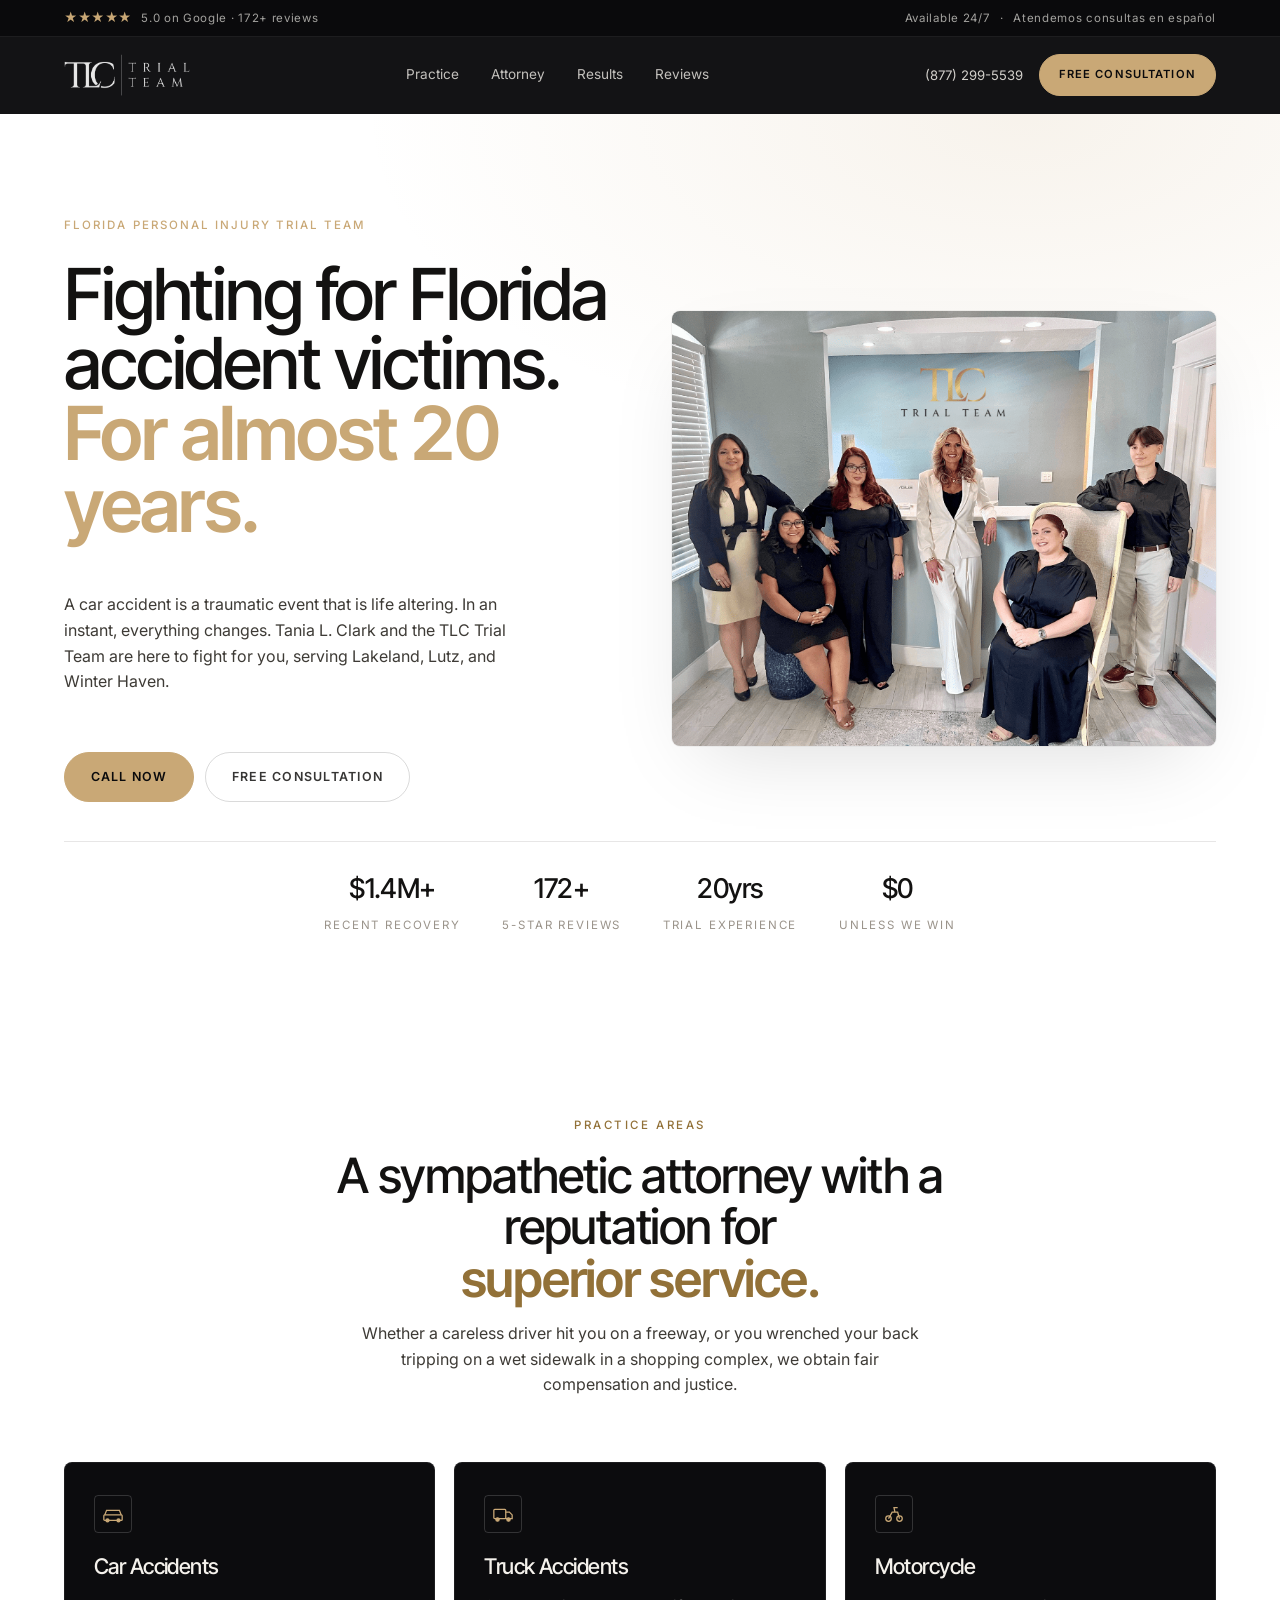
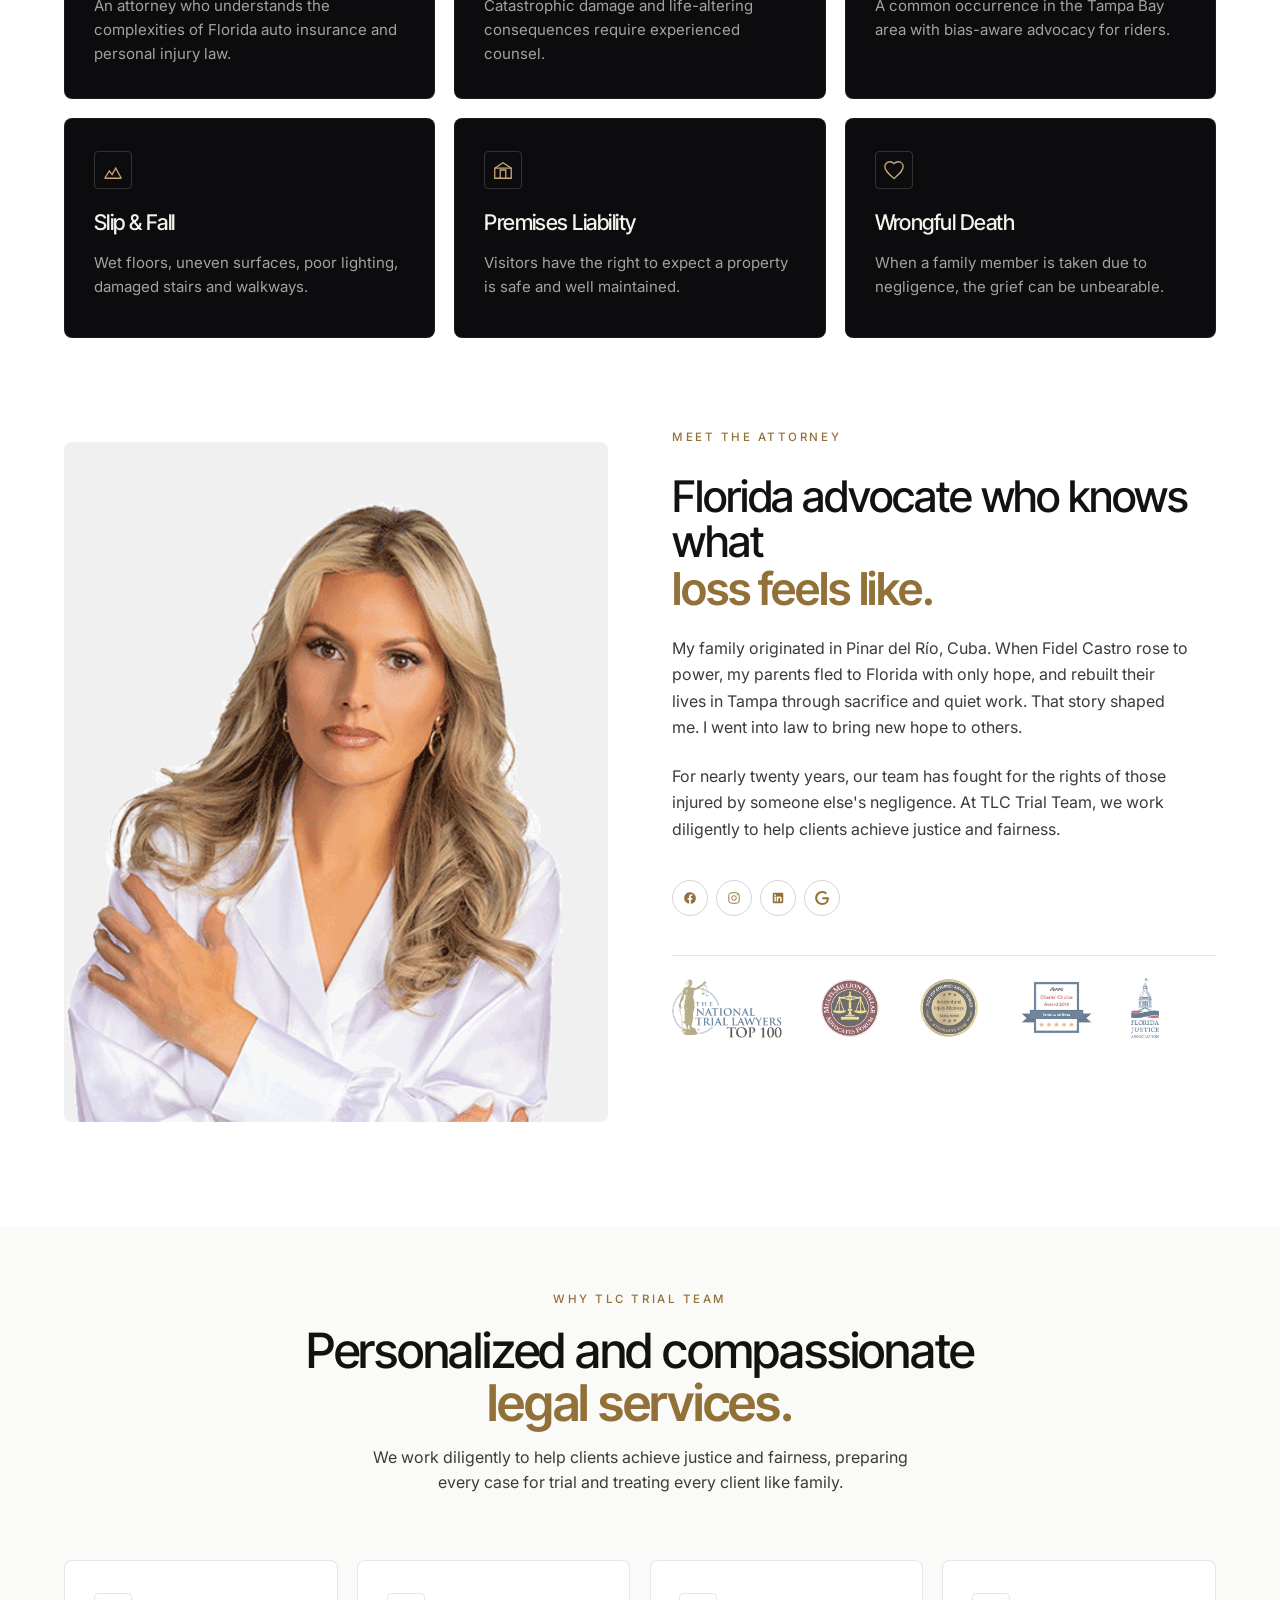
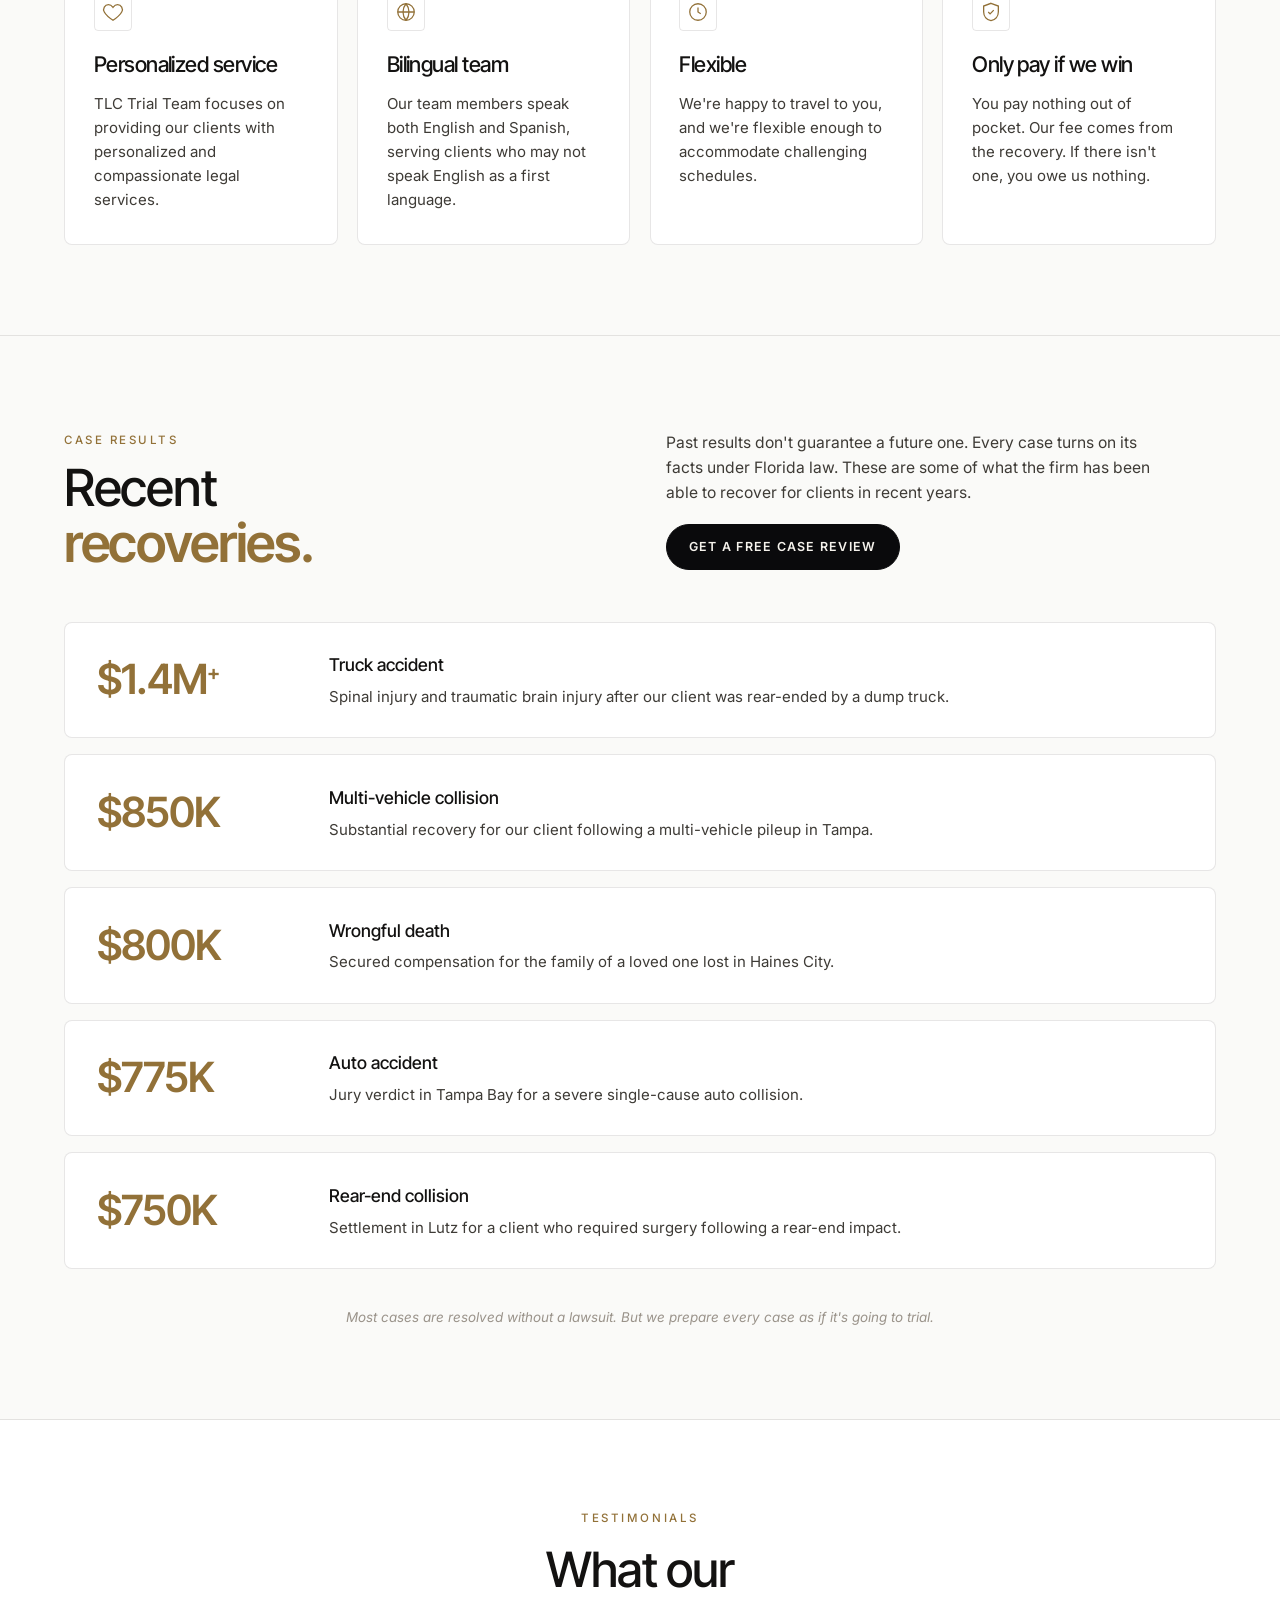
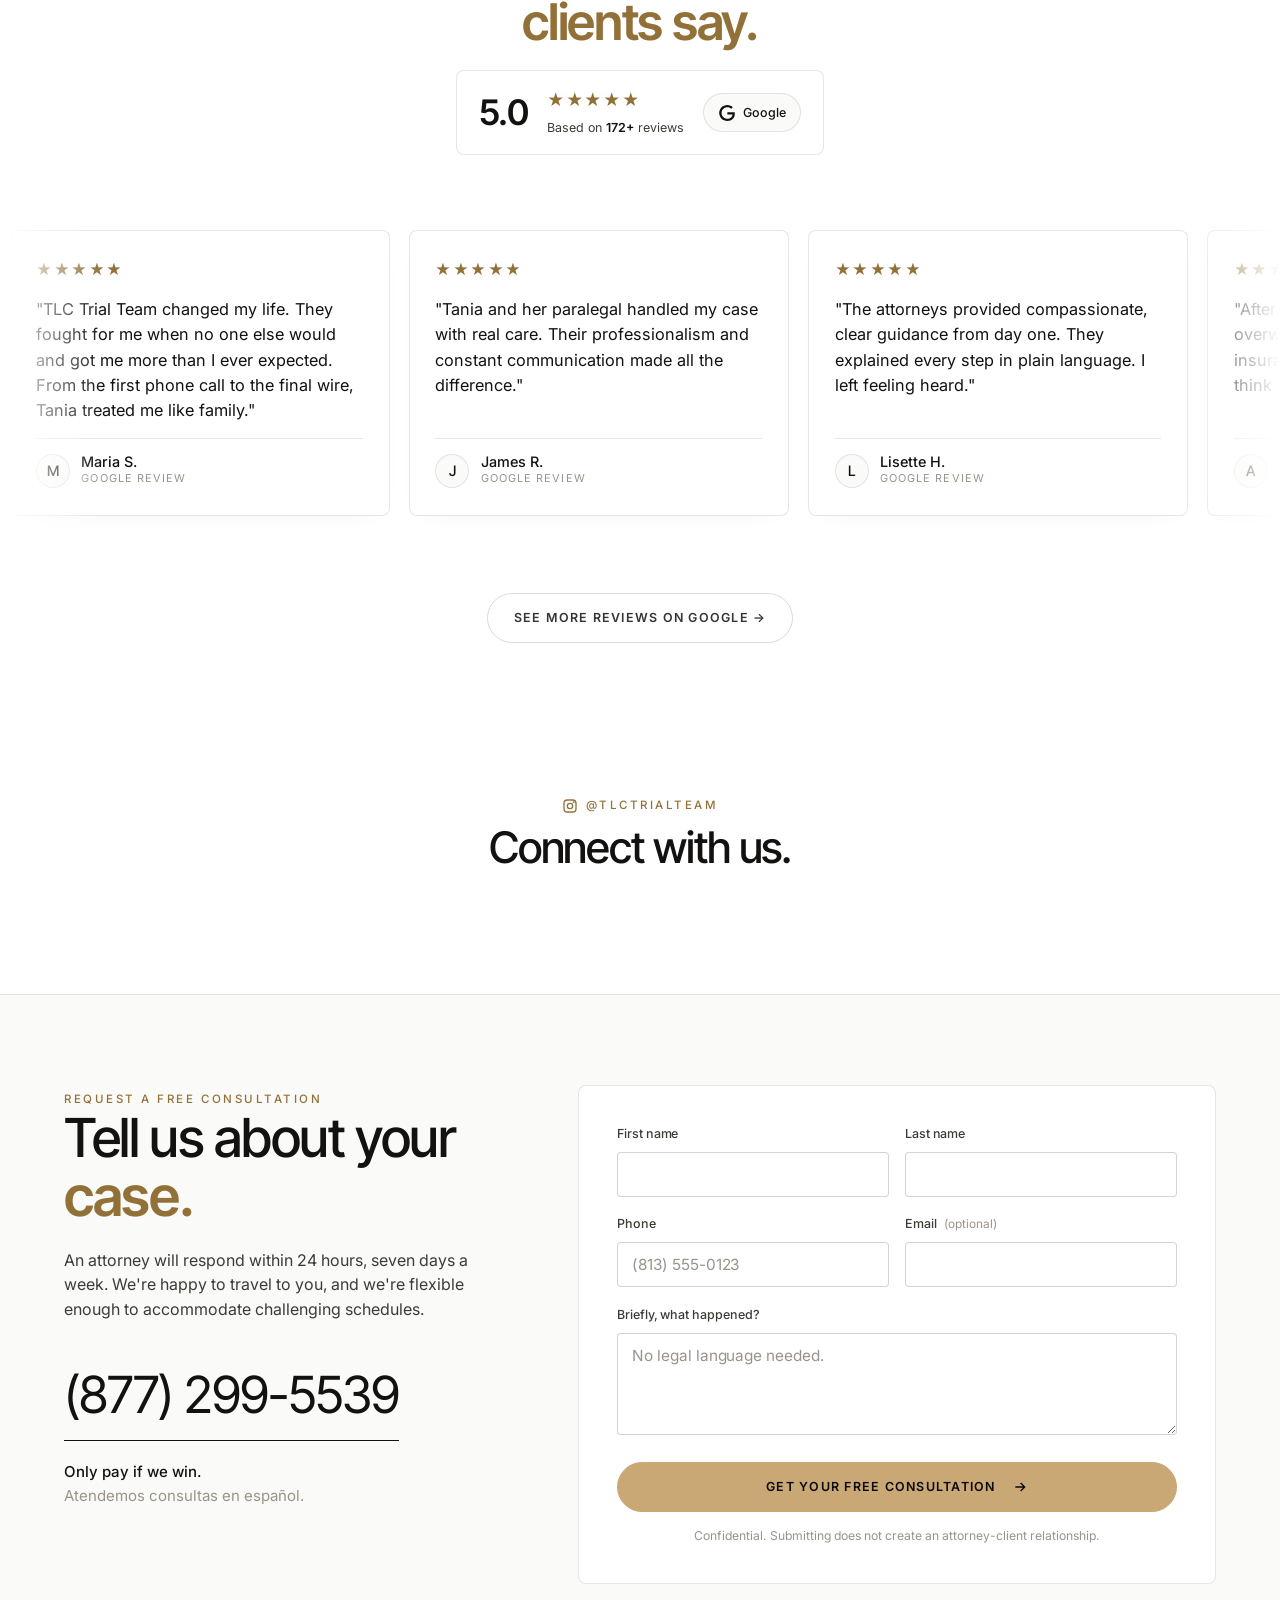
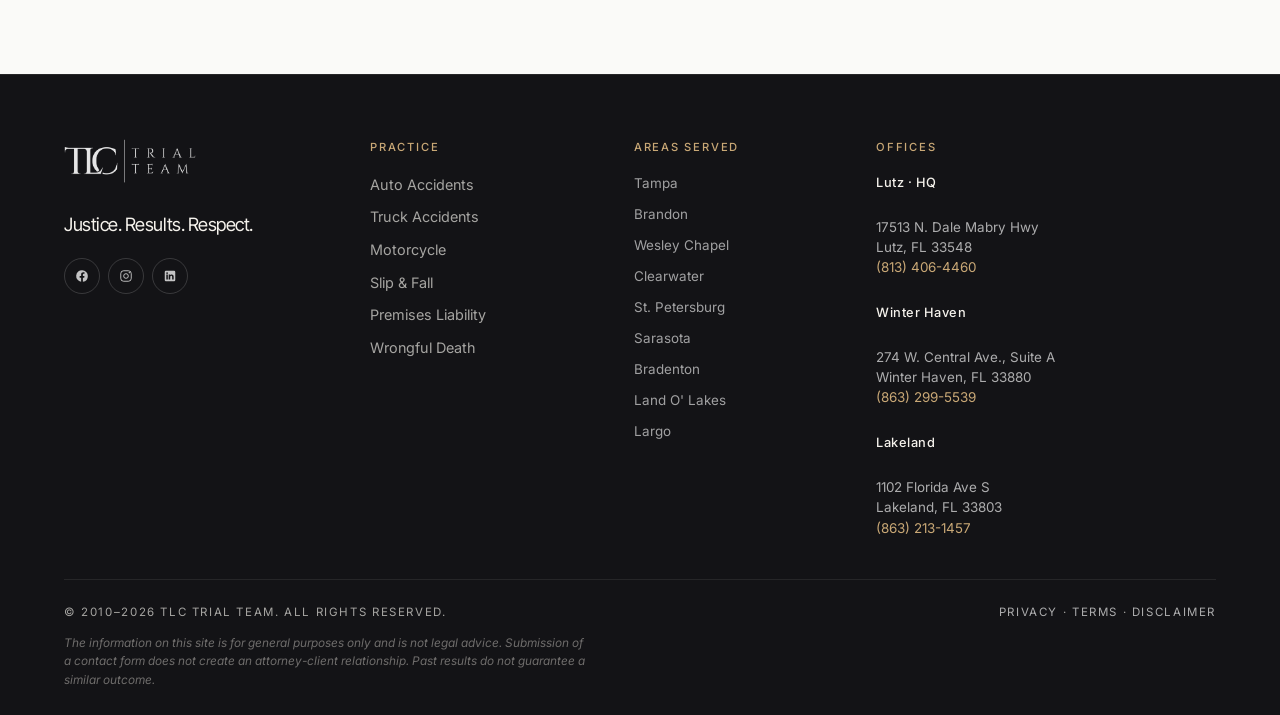
==== commit c543a353: "feat: replace mock IG grid with live Elfsight Instagram Feed widget" ====
--- a/index.html
+++ b/index.html
@@ -385,43 +385,12 @@
       </a>
       <h2>Connect with us.</h2>
     </header>
-    <div class="ig-grid reveal-stagger">
-      <a href="https://www.instagram.com/tlctrialteam/" target="_blank" rel="noopener" class="ig-post">
-        <img src="assets/img/tania-family.jpg" alt="TLC Trial Team family photo" loading="lazy">
-        <div class="ig-overlay">
-          <div class="ig-meta">
-            <span class="ig-stat"><svg viewBox="0 0 24 24" fill="currentColor"><path d="M12 21.35l-1.45-1.32C5.4 15.36 2 12.28 2 8.5 2 5.42 4.42 3 7.5 3c1.74 0 3.41.81 4.5 2.09C13.09 3.81 14.76 3 16.5 3 19.58 3 22 5.42 22 8.5c0 3.78-3.4 6.86-8.55 11.54L12 21.35z"/></svg> 42</span>
-            <span class="ig-stat"><svg viewBox="0 0 24 24" fill="currentColor"><path d="M20 2H4c-1.1 0-1.99.9-1.99 2L2 22l4-4h14c1.1 0 2-.9 2-2V4c0-1.1-.9-2-2-2z"/></svg> 5</span>
-          </div>
-        </div>
-      </a>
-      <a href="https://www.instagram.com/tlctrialteam/" target="_blank" rel="noopener" class="ig-post">
-        <img src="assets/img/tlc-office.png" alt="TLC Trial Team office and staff" loading="lazy">
-        <div class="ig-overlay">
-          <div class="ig-meta">
-            <span class="ig-stat"><svg viewBox="0 0 24 24" fill="currentColor"><path d="M12 21.35l-1.45-1.32C5.4 15.36 2 12.28 2 8.5 2 5.42 4.42 3 7.5 3c1.74 0 3.41.81 4.5 2.09C13.09 3.81 14.76 3 16.5 3 19.58 3 22 5.42 22 8.5c0 3.78-3.4 6.86-8.55 11.54L12 21.35z"/></svg> 38</span>
-            <span class="ig-stat"><svg viewBox="0 0 24 24" fill="currentColor"><path d="M20 2H4c-1.1 0-1.99.9-1.99 2L2 22l4-4h14c1.1 0 2-.9 2-2V4c0-1.1-.9-2-2-2z"/></svg> 3</span>
-          </div>
-        </div>
-      </a>
-      <a href="https://www.instagram.com/tlctrialteam/" target="_blank" rel="noopener" class="ig-post">
-        <img src="assets/img/hero-bg-original.jpg" alt="TLC Trial Team courtroom advocacy" loading="lazy">
-        <div class="ig-overlay">
-          <div class="ig-meta">
-            <span class="ig-stat"><svg viewBox="0 0 24 24" fill="currentColor"><path d="M12 21.35l-1.45-1.32C5.4 15.36 2 12.28 2 8.5 2 5.42 4.42 3 7.5 3c1.74 0 3.41.81 4.5 2.09C13.09 3.81 14.76 3 16.5 3 19.58 3 22 5.42 22 8.5c0 3.78-3.4 6.86-8.55 11.54L12 21.35z"/></svg> 56</span>
-            <span class="ig-stat"><svg viewBox="0 0 24 24" fill="currentColor"><path d="M20 2H4c-1.1 0-1.99.9-1.99 2L2 22l4-4h14c1.1 0 2-.9 2-2V4c0-1.1-.9-2-2-2z"/></svg> 8</span>
-          </div>
-        </div>
-      </a>
-      <a href="https://www.instagram.com/tlctrialteam/" target="_blank" rel="noopener" class="ig-post">
-        <img src="assets/img/tania-portrait.jpg" alt="Attorney Tania L. Clark portrait" loading="lazy">
-        <div class="ig-overlay">
-          <div class="ig-meta">
-            <span class="ig-stat"><svg viewBox="0 0 24 24" fill="currentColor"><path d="M12 21.35l-1.45-1.32C5.4 15.36 2 12.28 2 8.5 2 5.42 4.42 3 7.5 3c1.74 0 3.41.81 4.5 2.09C13.09 3.81 14.76 3 16.5 3 19.58 3 22 5.42 22 8.5c0 3.78-3.4 6.86-8.55 11.54L12 21.35z"/></svg> 64</span>
-            <span class="ig-stat"><svg viewBox="0 0 24 24" fill="currentColor"><path d="M20 2H4c-1.1 0-1.99.9-1.99 2L2 22l4-4h14c1.1 0 2-.9 2-2V4c0-1.1-.9-2-2-2z"/></svg> 12</span>
-          </div>
-        </div>
-      </a>
+
+    <!-- Elfsight Instagram Feed — live, auto-updates when @tlctrialteam posts -->
+    <!-- TODO: Replace the widget ID below with the TLC-specific Elfsight app ID
+         once created in the Elfsight dashboard (https://elfsight.com/instagram-feed-instashow/) -->
+    <div class="ig-widget-slot reveal">
+      <div class="elfsight-app-d5be8f82-0412-49ea-ae91-fbc027f12e2a" data-elfsight-app-lazy></div>
     </div>
   </div>
 </section>
@@ -585,5 +554,8 @@
   });
 });
 </script>
+
+<!-- Elfsight Instagram Feed platform -->
+<script src="https://elfsightcdn.com/platform.js" async></script>
 </body>
 </html>
--- a/assets/css/styles.css
+++ b/assets/css/styles.css
@@ -1140,13 +1140,25 @@
 .ig-head .eyebrow { color: var(--gold-deep); display: inline-flex; align-items: center; gap: 0.5rem; transition: color var(--d-fast) var(--ease); }
 .ig-head .eyebrow:hover { color: var(--ink-text); }
 .ig-head h2 { font-size: clamp(2rem, 3.4vw, 2.8rem); line-height: 1.1; }
-.ig-grid {
-  display: grid;
-  grid-template-columns: repeat(4, 1fr);
-  gap: 1rem;
-}
-@media (max-width: 880px) { .ig-grid { grid-template-columns: repeat(2, 1fr); } }
-@media (max-width: 540px) { .ig-grid { gap: 0.5rem; } }
+.ig-widget-slot {
+  position: relative;
+  max-width: 920px;
+  margin: 0 auto;
+  z-index: 1;
+  border-radius: var(--r-md);
+  overflow: hidden;
+}
+
+/* Hide Elfsight free-tier branding badge. If it reappears,
+   upgrade to Elfsight Basic (~$6/mo) which removes it officially. */
+.ig-widget-slot a[href*="elfsight.com"],
+.ig-widget-slot [class*="Powered"],
+.ig-widget-slot [class*="powered"],
+.ig-widget-slot [class*="eapps-widget-toolbar"] {
+  display: none !important;
+  visibility: hidden !important;
+  height: 0 !important;
+}
 .ig-post {
   position: relative;
   aspect-ratio: 1 / 1;
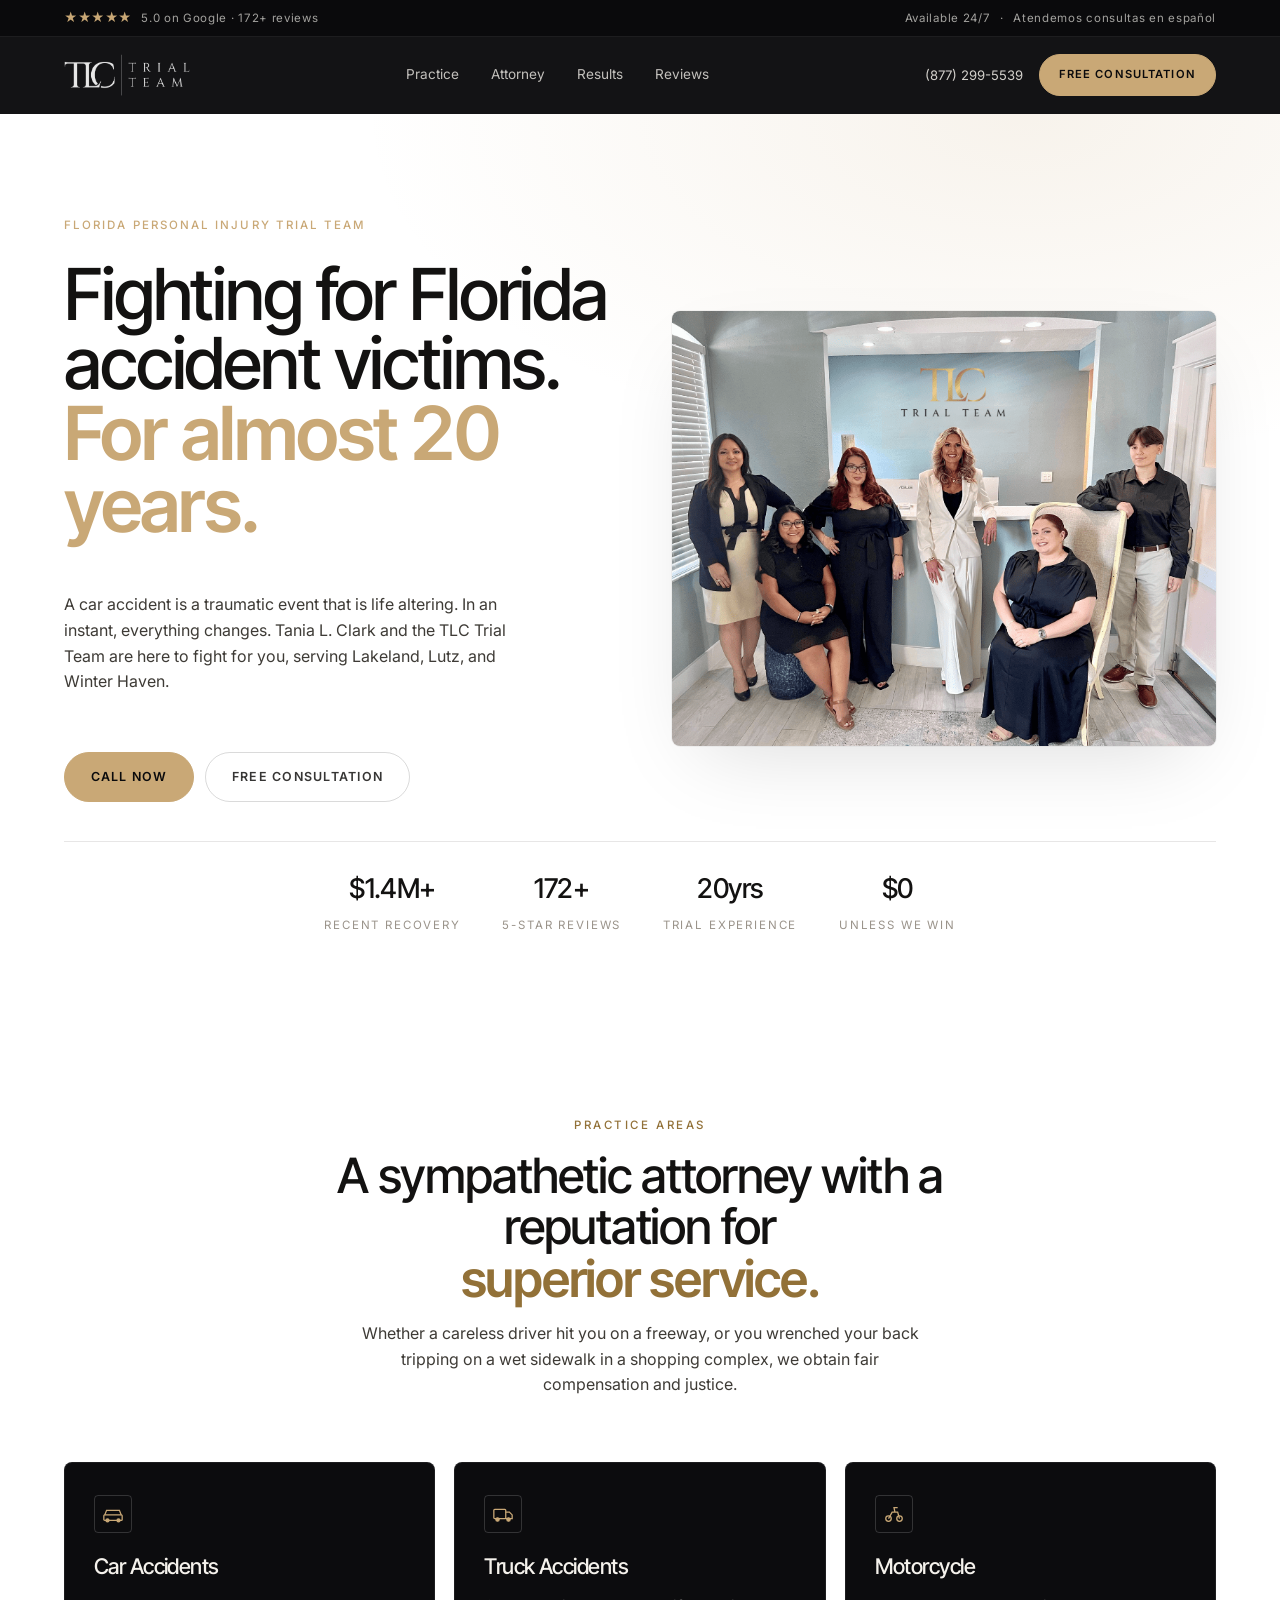
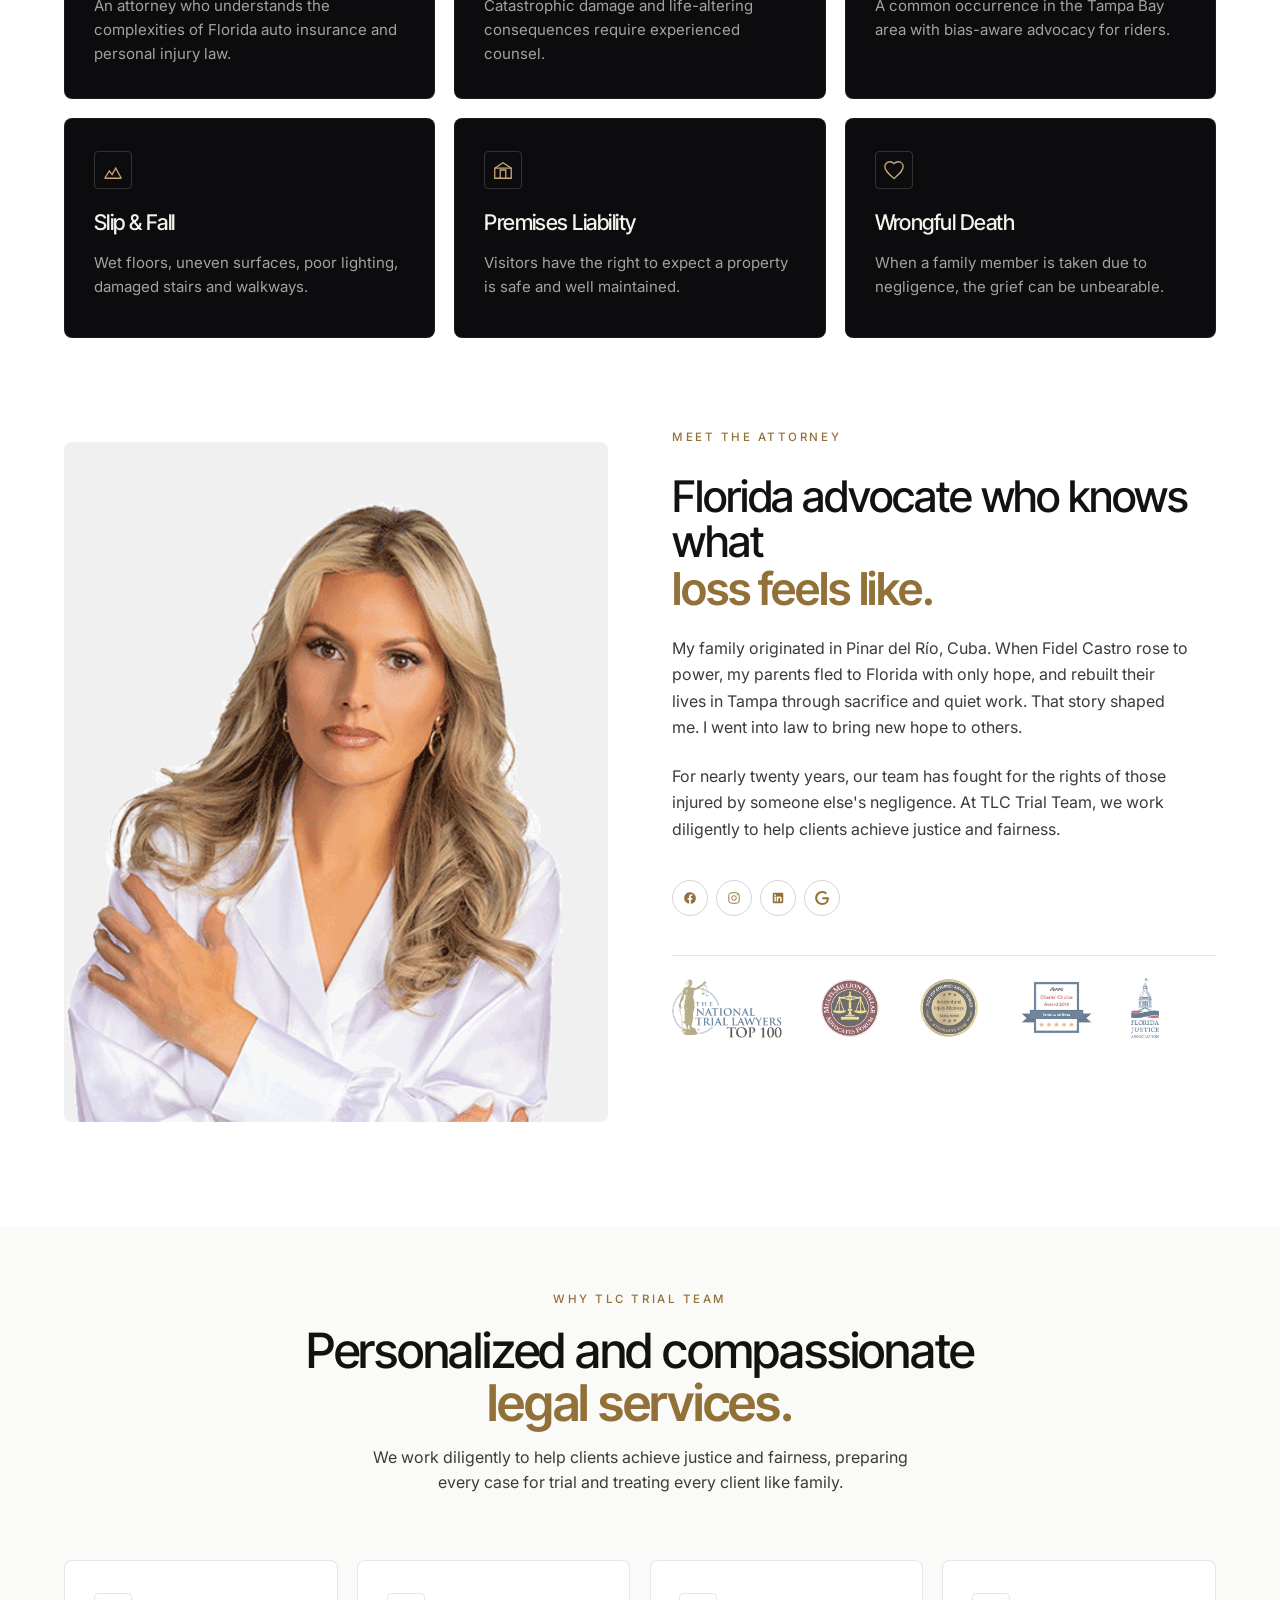
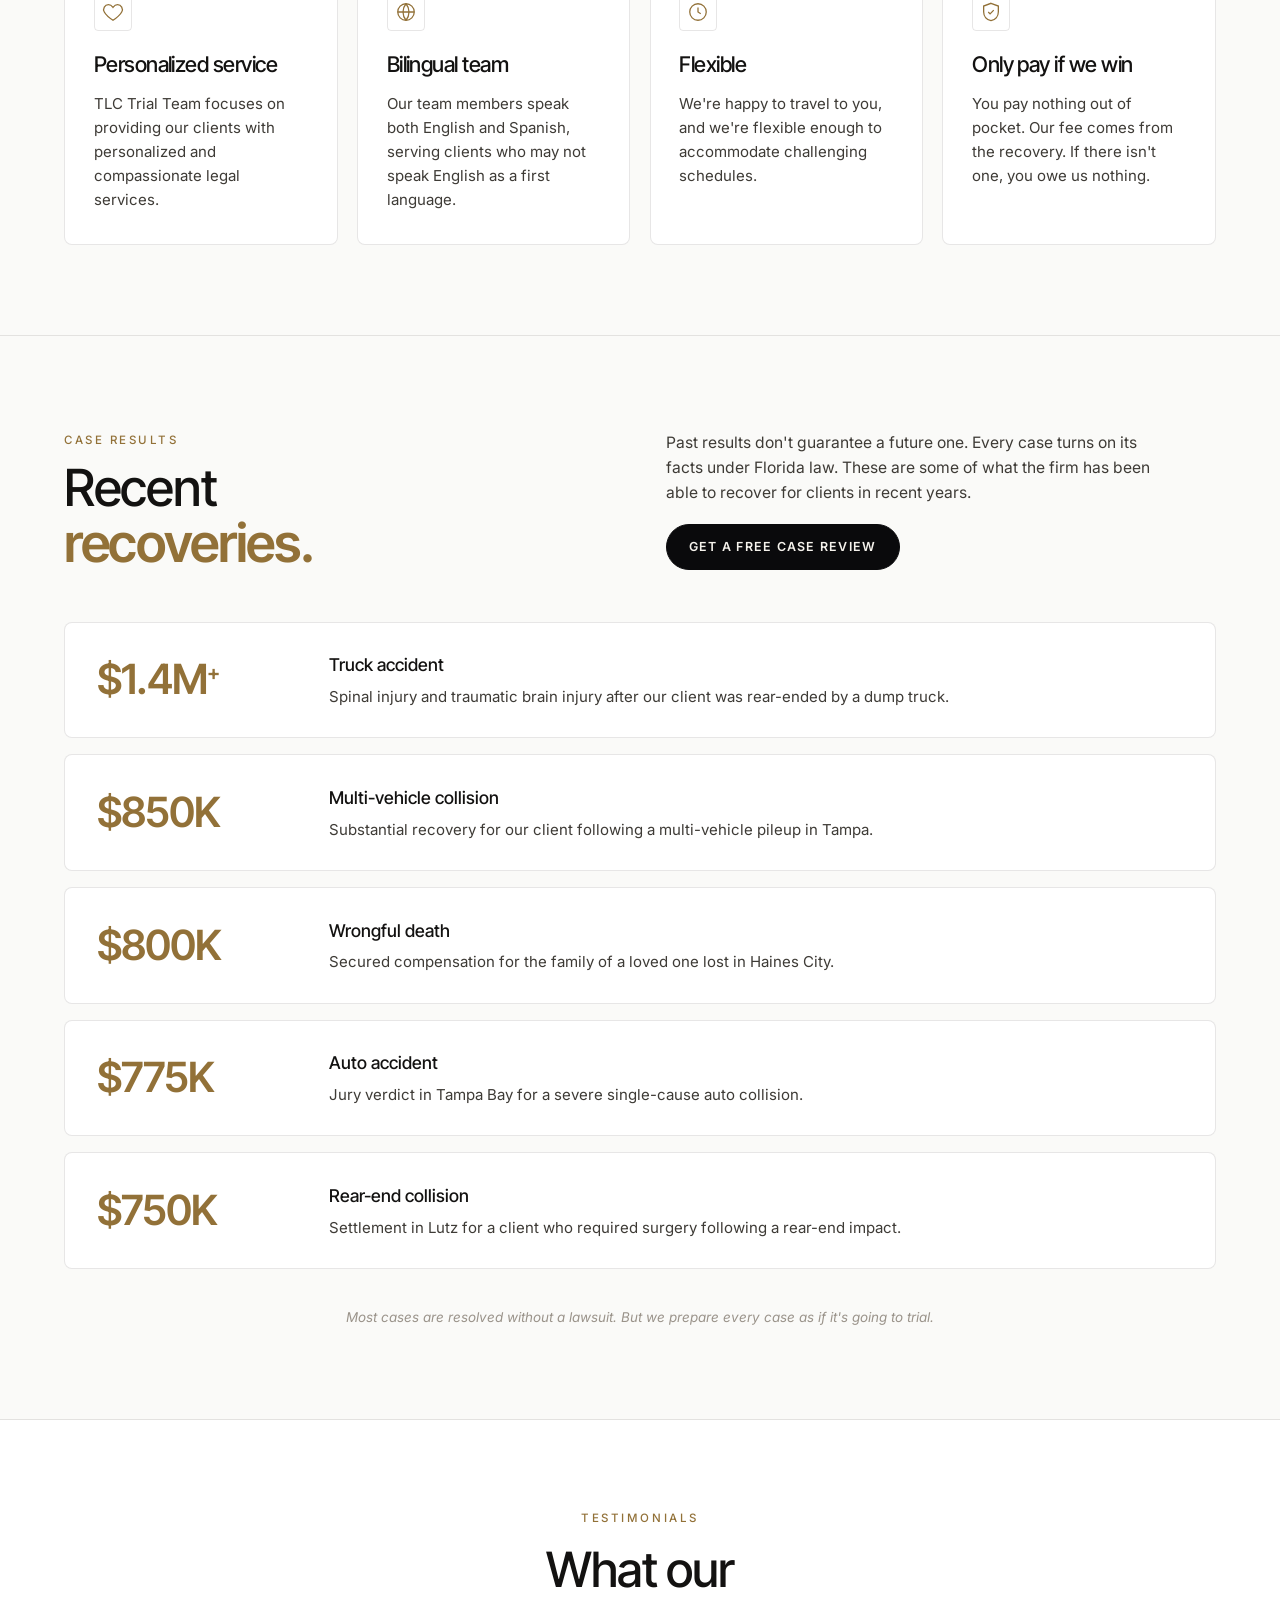
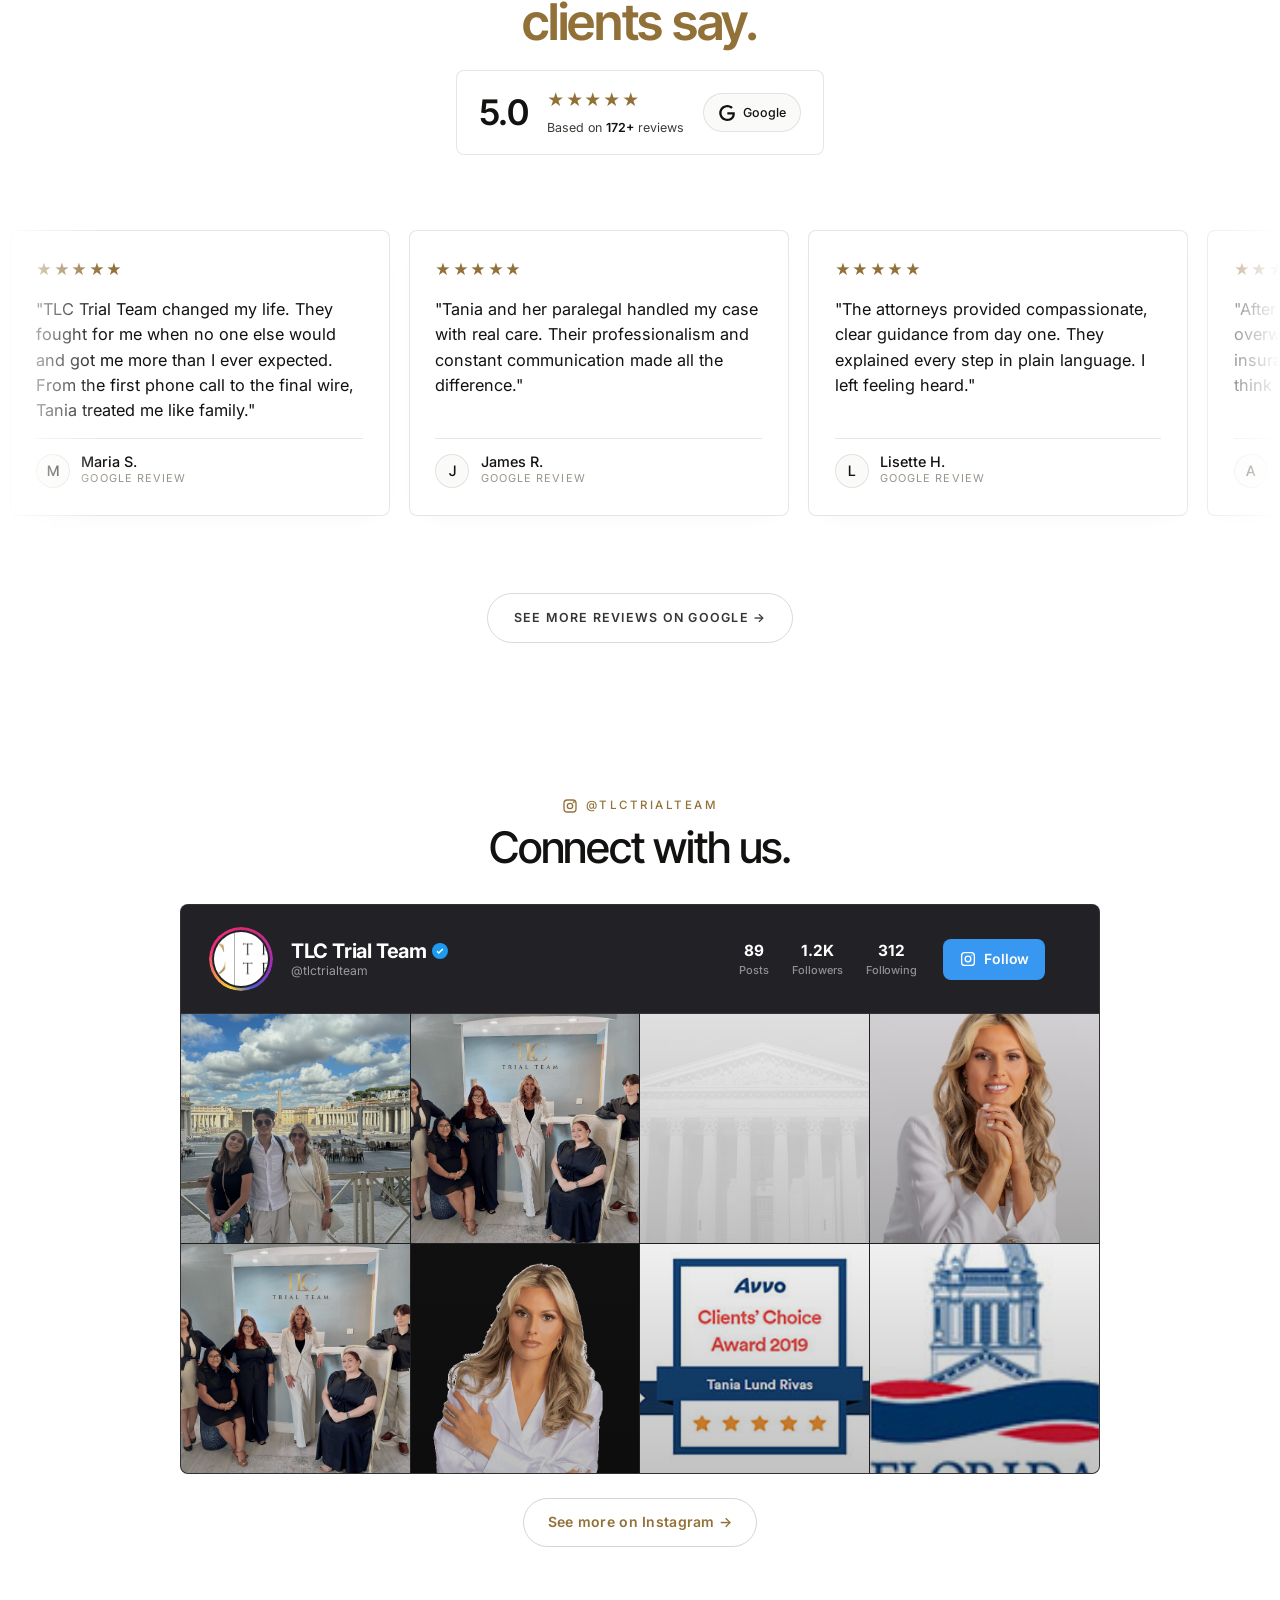
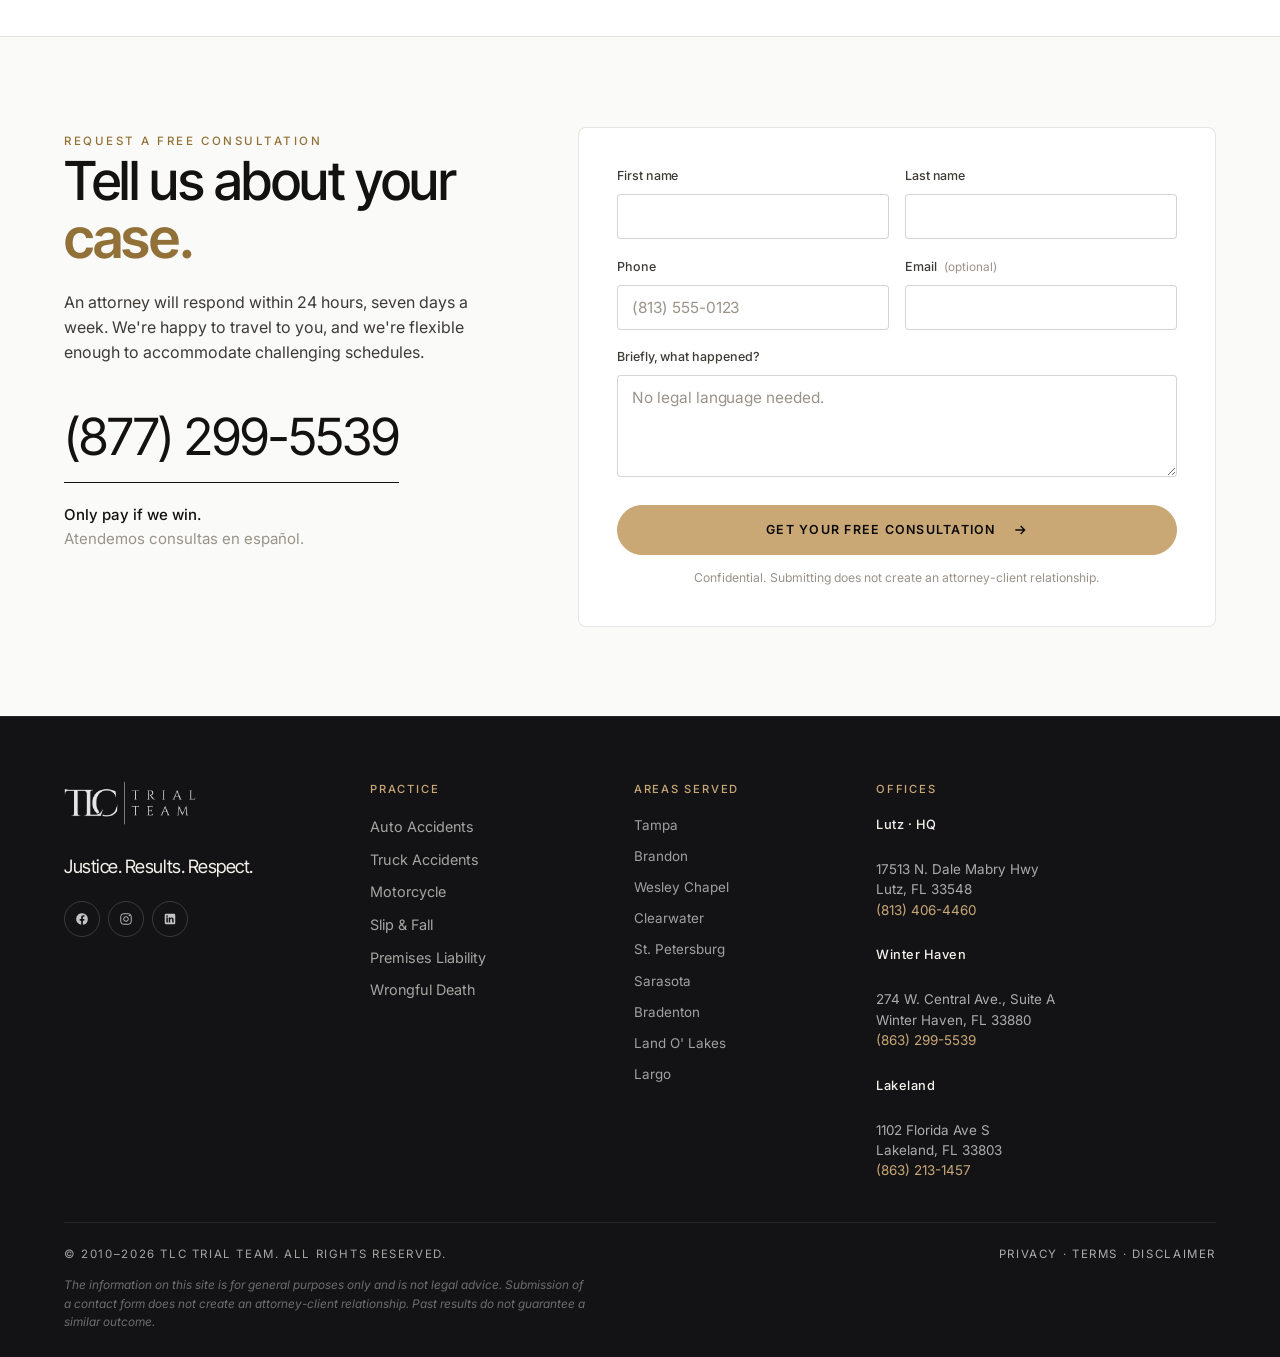
==== commit 5895f7c8: "feat: custom-built Instagram grid matching VibesByNeo pattern — profile header + 4×2 tile grid with " ====
--- a/index.html
+++ b/index.html
@@ -375,7 +375,7 @@
   </div>
 </section>
 
-<!-- Instagram Grid -->
+<!-- Instagram Grid — Custom live-link grid matching VibesByNeo pattern -->
 <section class="ig-section section-light">
   <div class="wrap">
     <header class="ig-head reveal">
@@ -386,11 +386,72 @@
       <h2>Connect with us.</h2>
     </header>
 
-    <!-- Elfsight Instagram Feed — live, auto-updates when @tlctrialteam posts -->
-    <!-- TODO: Replace the widget ID below with the TLC-specific Elfsight app ID
-         once created in the Elfsight dashboard (https://elfsight.com/instagram-feed-instashow/) -->
-    <div class="ig-widget-slot reveal">
-      <div class="elfsight-app-d5be8f82-0412-49ea-ae91-fbc027f12e2a" data-elfsight-app-lazy></div>
+    <!-- IG Profile Widget -->
+    <div class="ig-widget reveal">
+      <div class="ig-profile">
+        <div class="ig-profile-main">
+          <a class="ig-avatar" href="https://www.instagram.com/tlctrialteam/" target="_blank" rel="noopener" aria-label="Open @tlctrialteam on Instagram">
+            <span class="ig-avatar-ring" aria-hidden="true"></span>
+            <span class="ig-avatar-disc">
+              <img src="assets/img/tlc-logo.png" alt="TLC Trial Team on Instagram" loading="lazy">
+            </span>
+          </a>
+          <div class="ig-info">
+            <div class="ig-name-row">
+              <a class="ig-name" href="https://www.instagram.com/tlctrialteam/" target="_blank" rel="noopener">TLC Trial Team</a>
+              <svg class="ig-verified" viewBox="0 0 16 16" aria-hidden="true"><circle cx="8" cy="8" r="8" fill="#1d9bf0"/><path fill="#fff" d="M6.8 10.9 4.6 8.8l1-1 1.2 1.2 3.5-3.5 1 1z"/></svg>
+            </div>
+            <a class="ig-handle" href="https://www.instagram.com/tlctrialteam/" target="_blank" rel="noopener">@tlctrialteam</a>
+          </div>
+        </div>
+
+        <div class="ig-side">
+          <ul class="ig-stats" aria-label="Instagram account stats">
+            <li><strong>89</strong><span>Posts</span></li>
+            <li><strong>1.2K</strong><span>Followers</span></li>
+            <li><strong>312</strong><span>Following</span></li>
+          </ul>
+          <a class="ig-follow" href="https://www.instagram.com/tlctrialteam/" target="_blank" rel="noopener" aria-label="Follow @tlctrialteam on Instagram">
+            <svg viewBox="0 0 24 24" width="18" height="18" fill="none" stroke="currentColor" stroke-width="1.8" stroke-linecap="round" stroke-linejoin="round" aria-hidden="true"><rect x="3.5" y="3.5" width="17" height="17" rx="4"></rect><circle cx="12" cy="12" r="3.75"></circle><circle cx="17.25" cy="6.75" r="0.9" fill="currentColor" stroke="none"></circle></svg>
+            Follow
+          </a>
+        </div>
+      </div>
+
+      <!-- 4×2 Post Grid -->
+      <div class="ig-grid">
+        <a class="ig-tile" href="https://www.instagram.com/tlctrialteam/" target="_blank" rel="noopener" aria-label="Instagram post">
+          <img src="assets/img/tania-family.jpg" alt="TLC Trial Team family photo" loading="lazy">
+        </a>
+        <a class="ig-tile" href="https://www.instagram.com/tlctrialteam/" target="_blank" rel="noopener" aria-label="Instagram post">
+          <img src="assets/img/tlc-office.png" alt="TLC Trial Team office and staff" loading="lazy">
+        </a>
+        <a class="ig-tile" href="https://www.instagram.com/tlctrialteam/" target="_blank" rel="noopener" aria-label="Instagram post">
+          <img src="assets/img/hero-bg-original.jpg" alt="TLC Trial Team courtroom advocacy" loading="lazy">
+        </a>
+        <a class="ig-tile" href="https://www.instagram.com/tlctrialteam/" target="_blank" rel="noopener" aria-label="Instagram post">
+          <img src="assets/img/tania-portrait.jpg" alt="Attorney Tania L. Clark portrait" loading="lazy">
+        </a>
+        <a class="ig-tile" href="https://www.instagram.com/tlctrialteam/" target="_blank" rel="noopener" aria-label="Instagram post">
+          <img src="assets/img/tania-clark.png" alt="Tania Clark attorney" loading="lazy">
+        </a>
+        <a class="ig-tile" href="https://www.instagram.com/tlctrialteam/" target="_blank" rel="noopener" aria-label="Instagram post">
+          <img src="assets/img/tania-rivas.png" alt="TLC Trial Team attorney" loading="lazy">
+        </a>
+        <a class="ig-tile" href="https://www.instagram.com/tlctrialteam/" target="_blank" rel="noopener" aria-label="Instagram post">
+          <img src="assets/img/badge-avvo.jpg" alt="Avvo Top Attorney badge" loading="lazy">
+        </a>
+        <a class="ig-tile" href="https://www.instagram.com/tlctrialteam/" target="_blank" rel="noopener" aria-label="Instagram post">
+          <img src="assets/img/badge-fl-justice.jpg" alt="Florida Justice Association" loading="lazy">
+        </a>
+      </div>
+    </div>
+
+    <!-- See More CTA -->
+    <div class="ig-more-wrap reveal">
+      <a class="ig-more" href="https://www.instagram.com/tlctrialteam/" target="_blank" rel="noopener">
+        See more on Instagram →
+      </a>
     </div>
   </div>
 </section>
@@ -554,8 +615,5 @@
   });
 });
 </script>
-
-<!-- Elfsight Instagram Feed platform -->
-<script src="https://elfsightcdn.com/platform.js" async></script>
 </body>
 </html>
--- a/assets/css/styles.css
+++ b/assets/css/styles.css
@@ -1140,64 +1140,235 @@
 .ig-head .eyebrow { color: var(--gold-deep); display: inline-flex; align-items: center; gap: 0.5rem; transition: color var(--d-fast) var(--ease); }
 .ig-head .eyebrow:hover { color: var(--ink-text); }
 .ig-head h2 { font-size: clamp(2rem, 3.4vw, 2.8rem); line-height: 1.1; }
-.ig-widget-slot {
-  position: relative;
+/* ── IG Widget (custom profile + grid) ──────────────────────── */
+.ig-widget {
   max-width: 920px;
   margin: 0 auto;
-  z-index: 1;
   border-radius: var(--r-md);
   overflow: hidden;
-}
-
-/* Hide Elfsight free-tier branding badge. If it reappears,
-   upgrade to Elfsight Basic (~$6/mo) which removes it officially. */
-.ig-widget-slot a[href*="elfsight.com"],
-.ig-widget-slot [class*="Powered"],
-.ig-widget-slot [class*="powered"],
-.ig-widget-slot [class*="eapps-widget-toolbar"] {
-  display: none !important;
-  visibility: hidden !important;
-  height: 0 !important;
-}
-.ig-post {
+  background: #1a1a1d;
+  border: 1px solid rgba(255,255,255,0.10);
+}
+
+.ig-profile {
+  display: grid;
+  grid-template-columns: auto minmax(0,1fr) auto;
+  gap: clamp(14px, 2vw, 28px);
+  align-items: center;
+  padding: clamp(14px, 2vw, 22px) clamp(16px, 2.4vw, 28px);
+  background: #222226;
+  border-bottom: 1px solid rgba(255,255,255,0.08);
+}
+.ig-profile-main {
+  min-width: 0;
+  display: grid;
+  grid-template-columns: auto minmax(0,1fr);
+  gap: clamp(12px, 1.6vw, 18px);
+  align-items: center;
+}
+
+/* Avatar with gradient ring */
+.ig-avatar {
   position: relative;
-  aspect-ratio: 1 / 1;
-  background: var(--line);
-  border-radius: var(--r-md);
-  overflow: hidden;
-  display: block;
-}
-.ig-post img {
-  width: 100%; height: 100%;
-  object-fit: cover;
-  transition: transform var(--d-slow) var(--ease);
-}
-.ig-overlay {
+  display: inline-grid;
+  place-items: center;
+  width: clamp(56px, 5vw, 72px);
+  aspect-ratio: 1/1;
+}
+.ig-avatar-ring {
   position: absolute;
   inset: 0;
-  background: rgba(10,10,12, 0.6);
-  display: flex;
-  align-items: center;
-  justify-content: center;
-  opacity: 0;
-  transition: opacity var(--d-base) var(--ease);
-  color: var(--bone);
-}
-.ig-post:hover img { transform: scale(1.04); }
-.ig-post:hover .ig-overlay { opacity: 1; }
-.ig-meta {
-  display: flex;
-  gap: 1.2rem;
+  border-radius: 50%;
+  background: conic-gradient(from 200deg, #f9ce34 0deg, #ee2a7b 90deg, #d62976 180deg, #962fbf 270deg, #4f5bd5 320deg, #f9ce34 360deg);
+  padding: 3px;
+  mask: linear-gradient(#000 0 0) content-box, linear-gradient(#000 0 0);
+  -webkit-mask: linear-gradient(#000 0 0) content-box, linear-gradient(#000 0 0);
+  mask-composite: exclude;
+  -webkit-mask-composite: xor;
+}
+.ig-avatar-disc {
+  position: absolute;
+  inset: 5px;
+  border-radius: 50%;
+  background: #fff;
+  overflow: hidden;
+  display: grid;
+  place-items: center;
+}
+.ig-avatar-disc img {
+  width: 100%;
+  height: 100%;
+  object-fit: cover;
+}
+
+/* Name / Handle */
+.ig-info {
+  min-width: 0;
+  display: grid;
+  gap: 2px;
+}
+.ig-name-row {
+  display: inline-flex;
+  align-items: center;
+  gap: 6px;
+  min-width: 0;
+}
+.ig-name {
+  font-size: clamp(15px, 1.6vw, 20px);
+  font-weight: 700;
+  color: #fff;
+  letter-spacing: -0.02em;
+  line-height: 1.1;
+  white-space: nowrap;
+  text-decoration: none;
+}
+.ig-name:hover { opacity: 0.85; }
+.ig-verified {
+  width: 16px;
+  height: 16px;
+  flex-shrink: 0;
+}
+.ig-handle {
+  font-size: clamp(12px, 0.95vw, 14px);
+  color: rgba(255,255,255,0.55);
+  line-height: 1.2;
+  white-space: nowrap;
+  text-decoration: none;
+}
+
+/* Stats + Follow */
+.ig-side {
+  display: inline-flex;
+  align-items: center;
+  justify-content: flex-end;
+  gap: clamp(14px, 2vw, 28px);
+  min-width: 0;
+}
+.ig-stats {
+  list-style: none;
+  margin: 0;
+  padding: 0;
+  display: inline-flex;
+  align-items: center;
+  gap: clamp(12px, 1.8vw, 28px);
+}
+.ig-stats li {
+  display: grid;
+  gap: 2px;
+  justify-items: center;
+  text-align: center;
+  font-size: clamp(11px, 0.85vw, 13px);
+  font-weight: 500;
+  color: #fff;
+  letter-spacing: -0.005em;
+  line-height: 1.3;
+}
+.ig-stats strong {
+  font-size: clamp(15px, 1.2vw, 19px);
+  font-weight: 700;
+}
+.ig-stats span {
+  color: rgba(255,255,255,0.5);
+}
+.ig-follow {
+  display: inline-flex;
+  align-items: center;
+  gap: 7px;
+  padding: 9px 16px;
+  background: #3897f0;
+  color: #fff;
+  font-size: 14px;
+  font-weight: 600;
+  letter-spacing: -0.005em;
+  border-radius: 8px;
+  white-space: nowrap;
+  transition: background var(--d-fast) ease;
+}
+.ig-follow:hover {
+  background: #2581d6;
+  color: #fff;
+}
+
+/* Grid tiles */
+.ig-grid {
+  display: grid;
+  grid-template-columns: repeat(4, 1fr);
+  gap: 0;
+  background: #111;
+}
+.ig-tile {
+  position: relative;
+  display: block;
+  aspect-ratio: 1/1;
+  overflow: hidden;
+  background: #111;
+  border-right: 1px solid rgba(255,255,255,0.06);
+  border-bottom: 1px solid rgba(255,255,255,0.06);
+}
+.ig-tile:nth-child(4n) { border-right: none; }
+.ig-tile:nth-last-child(-n+4) { border-bottom: none; }
+.ig-tile img {
+  width: 100%;
+  height: 100%;
+  object-fit: cover;
+  transform: scale(1.01);
+  transition: transform 320ms cubic-bezier(0.2,0.8,0.2,1), filter 320ms cubic-bezier(0.2,0.8,0.2,1);
+}
+.ig-tile::after {
+  content: "";
+  position: absolute;
+  inset: 0;
+  background: linear-gradient(180deg, rgba(0,0,0,0.06), rgba(0,0,0,0.24));
+  transition: background 320ms cubic-bezier(0.2,0.8,0.2,1);
+}
+.ig-tile:hover img {
+  transform: scale(1.06);
+  filter: saturate(1.05) contrast(1.02);
+}
+.ig-tile:hover::after {
+  background: linear-gradient(180deg, rgba(0,0,0,0), rgba(0,0,0,0.14));
+}
+
+/* See More CTA */
+.ig-more-wrap {
+  text-align: center;
+  margin-top: 1.5rem;
+}
+.ig-more {
+  display: inline-flex;
+  align-items: center;
+  gap: 0.5rem;
+  padding: 0.75rem 1.5rem;
   font-family: var(--sans);
+  font-size: 0.875rem;
   font-weight: 600;
-  font-size: 0.95rem;
-}
-.ig-stat {
-  display: flex;
-  align-items: center;
-  gap: 0.45rem;
-}
-.ig-stat svg {
-  width: 18px;
-  height: 18px;
-}
+  letter-spacing: 0.02em;
+  color: var(--gold-deep);
+  border: 1px solid var(--line-2);
+  border-radius: var(--r-pill);
+  transition: all var(--d-fast) var(--ease);
+}
+.ig-more:hover {
+  color: var(--ink-text);
+  border-color: var(--ink-text);
+  background: rgba(19,18,17,0.04);
+}
+
+/* ── Responsive IG ──── */
+@media (max-width: 768px) {
+  .ig-profile {
+    grid-template-columns: 1fr;
+    gap: 12px;
+  }
+  .ig-side {
+    justify-content: flex-start;
+    gap: 12px;
+  }
+  .ig-stats { gap: 16px; }
+  .ig-grid { grid-template-columns: repeat(2, 1fr); }
+}
+@media (max-width: 480px) {
+  .ig-grid { grid-template-columns: repeat(2, 1fr); }
+  .ig-follow { padding: 8px 12px; font-size: 13px; }
+}
+
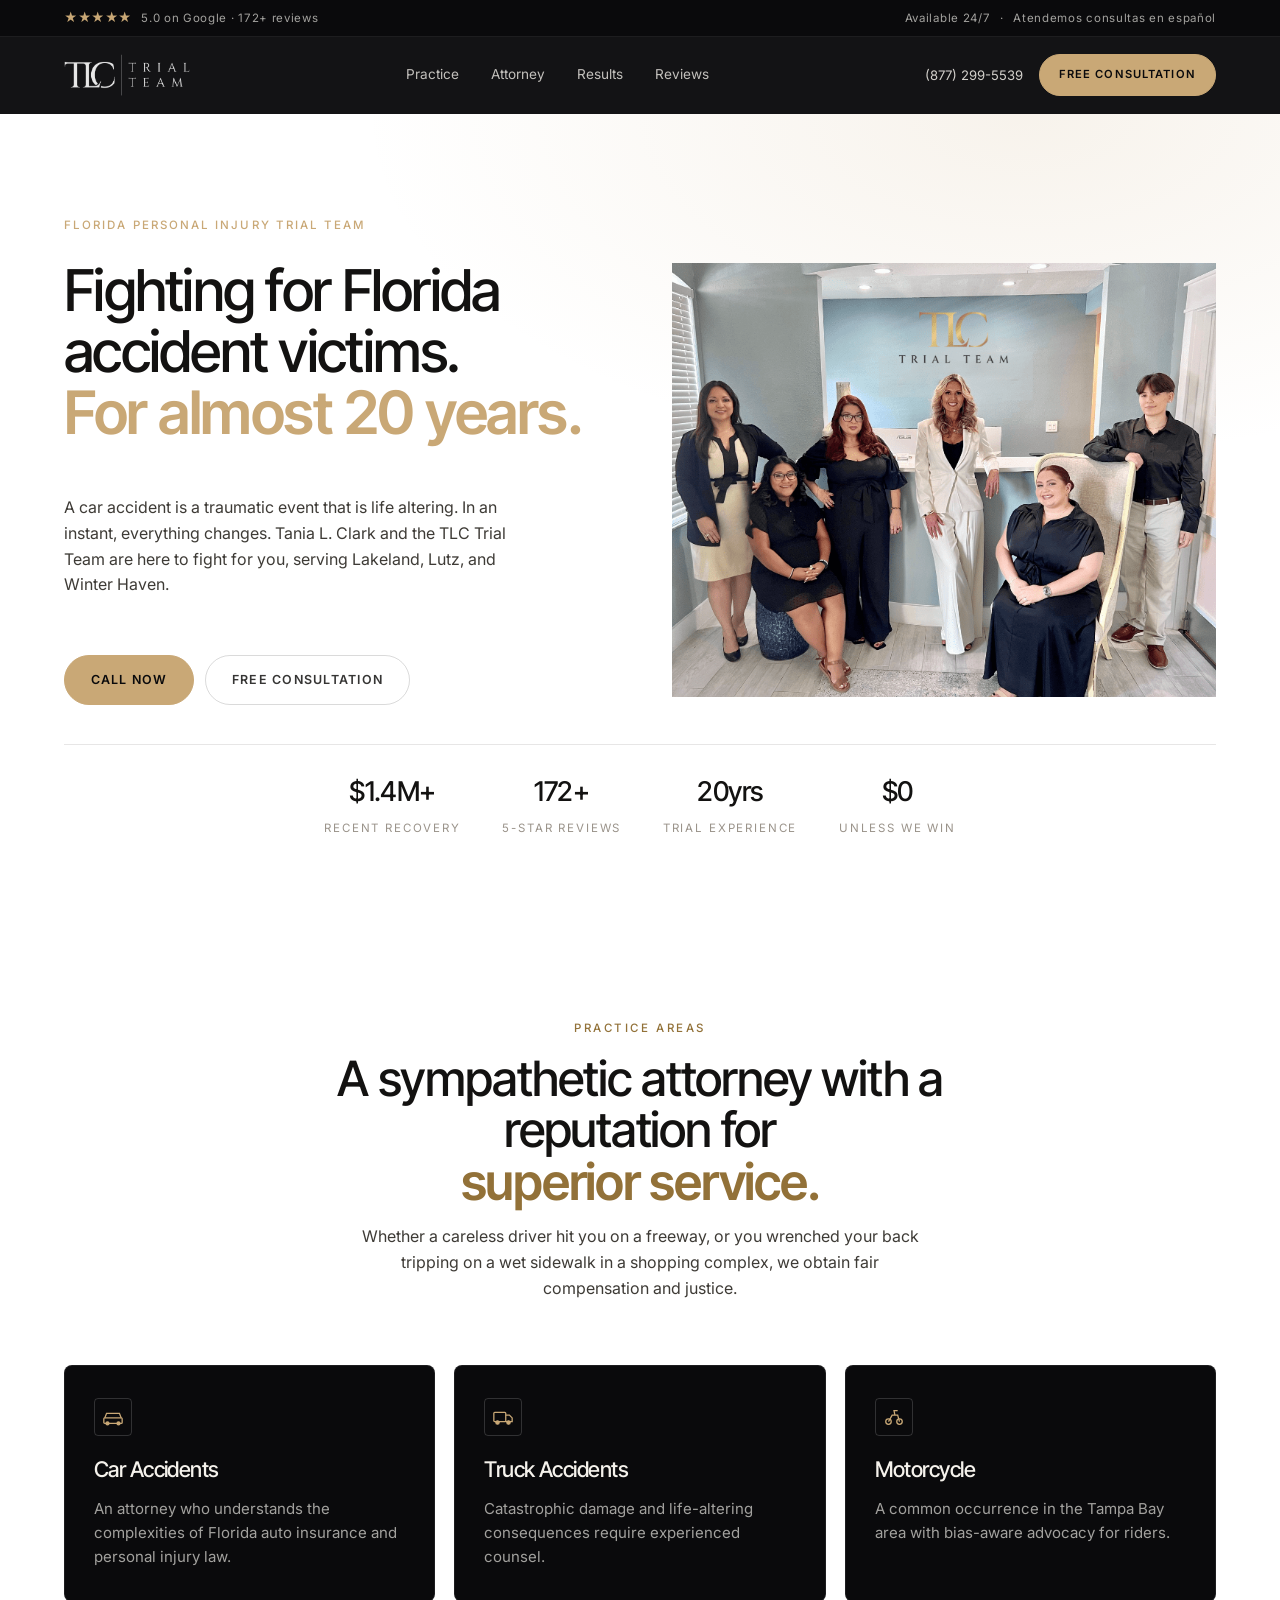
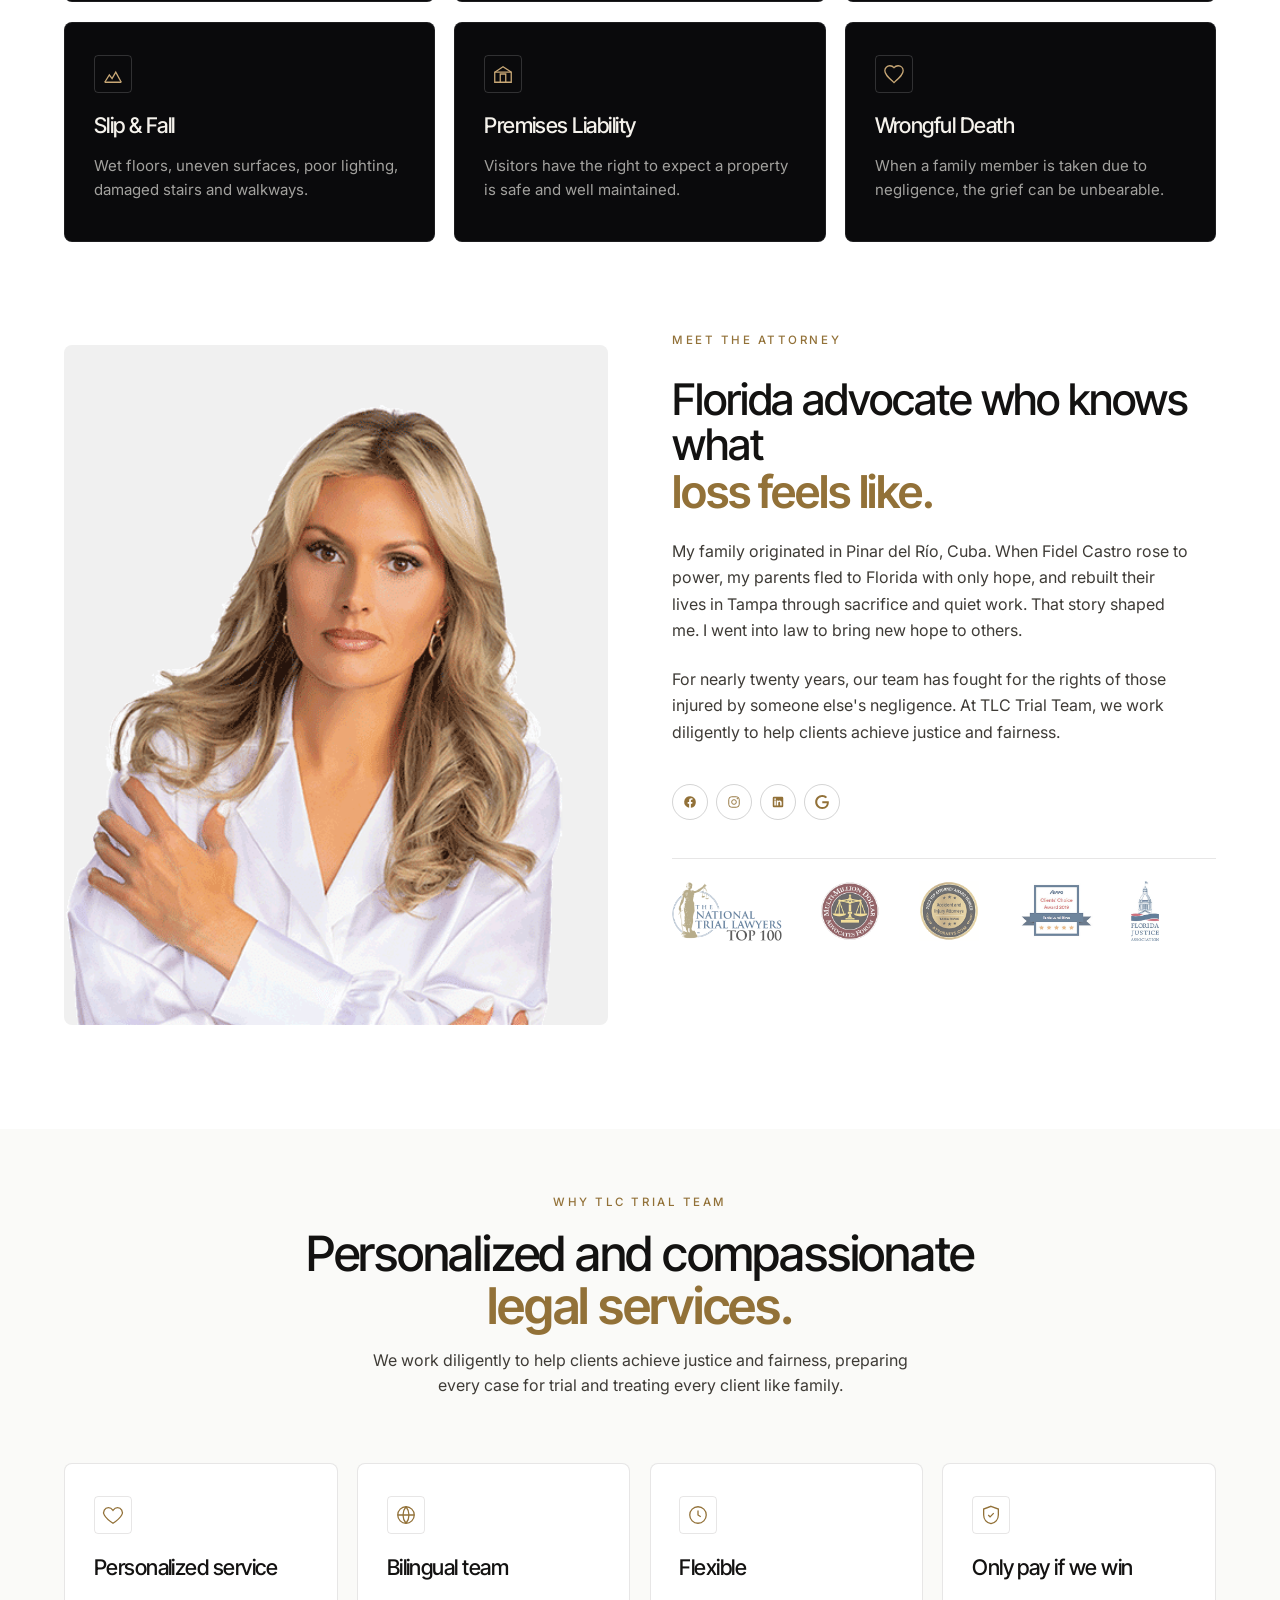
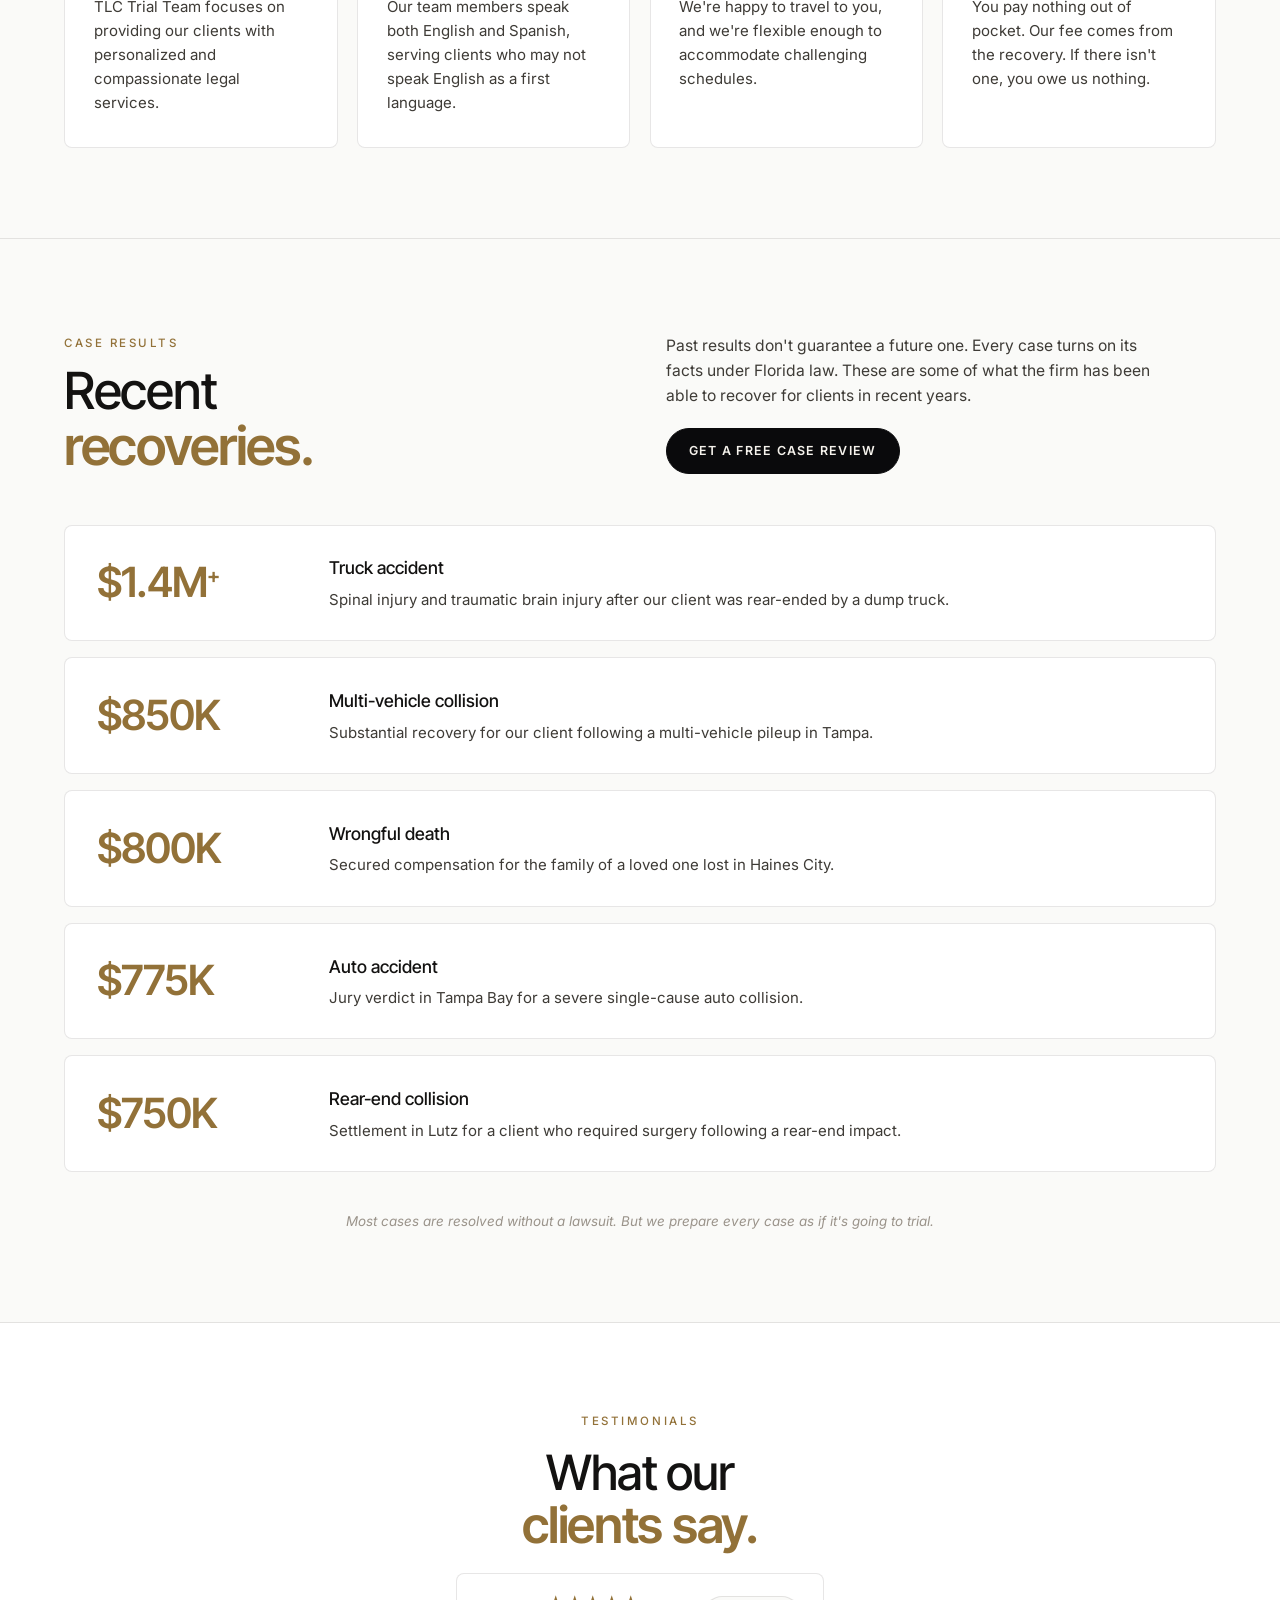
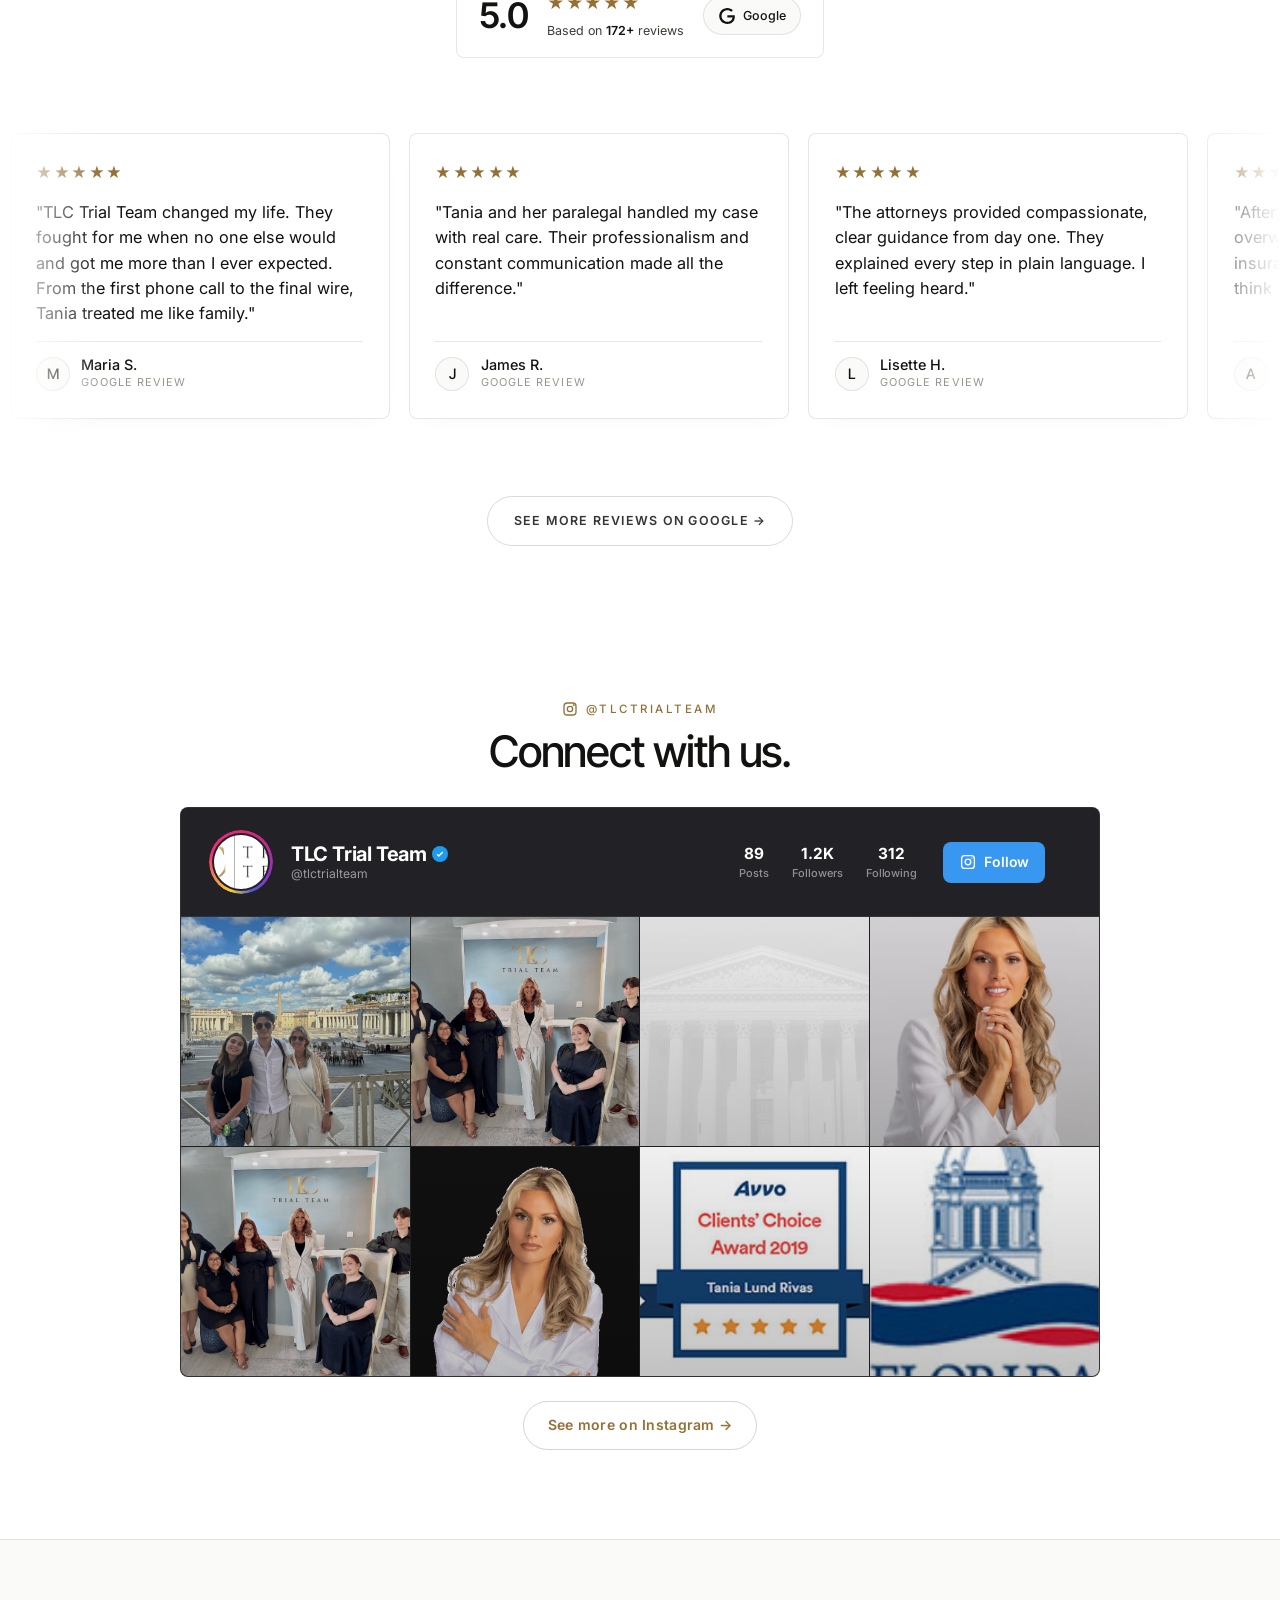
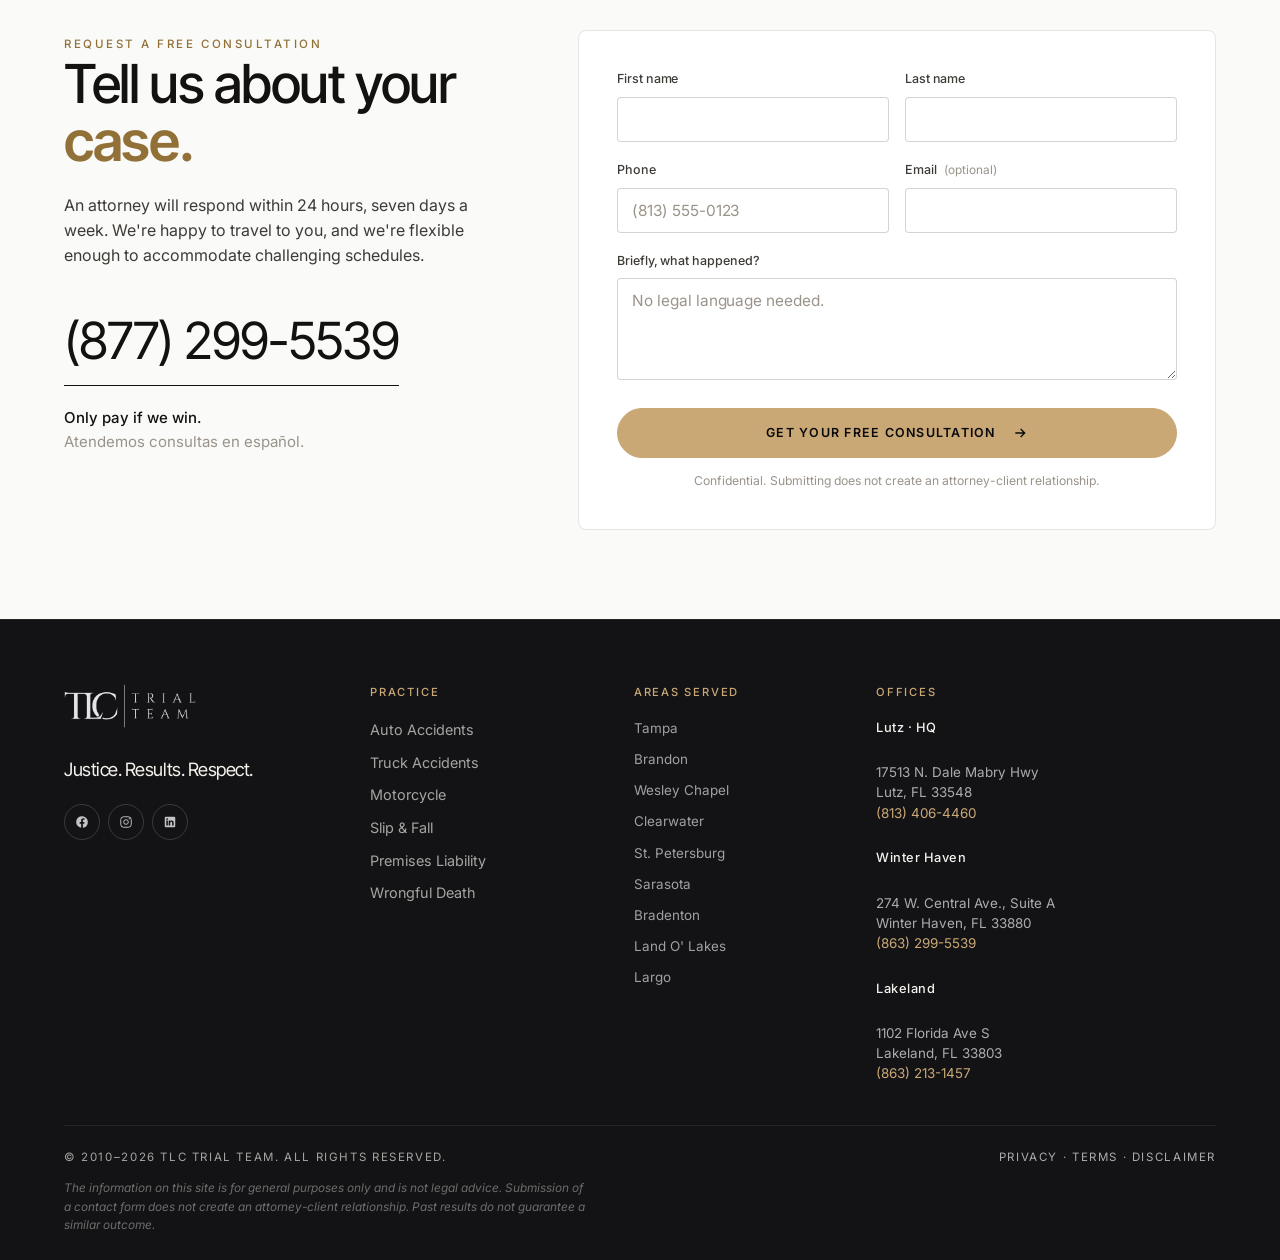
==== commit e6a457a3: "style: refine hero section layout and add custom backgrounds to practice cards" ====
--- a/index.html
+++ b/index.html
@@ -77,7 +77,7 @@
           <span>Florida Personal Injury Trial Team</span>
         </span>
         <h1>
-          Fighting for Florida accident victims.<br>
+          Fighting for Florida accident victims.
           <span class="accent">For almost 20 years.</span>
         </h1>
         <p class="lede">
--- a/assets/css/styles.css
+++ b/assets/css/styles.css
@@ -307,13 +307,13 @@
 .hero-right {
   position: relative;
   aspect-ratio: auto;
-  border-radius: 8px;
   overflow: hidden;
-  box-shadow: 0 30px 80px -28px rgba(0,0,0,0.15), 0 0 0 1px rgba(0,0,0,0.04);
+  /* Removed awkward shadow/border so image sits cleanly */
 }
 .hero-right img {
   width: 100%; height: auto;
   object-fit: contain;
+  transform: scale(1.05); /* Slight scale to integrate better */
 }
 @media (max-width: 980px) {
   .hero-split { grid-template-columns: 1fr; gap: 2.4rem; }
@@ -321,8 +321,8 @@
 .hero h1 {
   font-family: var(--display);
   font-weight: 500;
-  font-size: clamp(2.4rem, 5.6vw, 4.8rem);
-  line-height: 0.96;
+  font-size: clamp(2.2rem, 4.5vw, 4rem);
+  line-height: 1.05;
   letter-spacing: -0.03em;
   color: var(--ink-text);
   font-variation-settings: "opsz" 144;
@@ -544,13 +544,24 @@
   content: "";
   position: absolute;
   inset: 0;
-  background-image: url('../img/hero-bg-original.jpg');
   background-size: cover;
   background-position: center;
-  opacity: 0.15;
-  mix-blend-mode: overlay;
+  opacity: 0.25;
+  mix-blend-mode: luminosity; /* Better blending for dark mode cards */
   z-index: -1;
-}
+  transition: opacity var(--d-base) var(--ease), transform var(--d-slow) var(--ease);
+}
+.practice-card:hover::before {
+  opacity: 0.4;
+  transform: scale(1.05);
+}
+/* Unique backgrounds for each practice card */
+.practice-card:nth-child(1)::before { background-image: url('https://images.unsplash.com/photo-1543465077-db45d34b88a5?q=80&w=800&auto=format&fit=crop'); }
+.practice-card:nth-child(2)::before { background-image: url('https://images.unsplash.com/photo-1601584115197-04ecc0da31d7?q=80&w=800&auto=format&fit=crop'); }
+.practice-card:nth-child(3)::before { background-image: url('https://images.unsplash.com/photo-1558981403-c5f9899a28bc?q=80&w=800&auto=format&fit=crop'); }
+.practice-card:nth-child(4)::before { background-image: url('https://images.unsplash.com/photo-1559757175-5700dde675bc?q=80&w=800&auto=format&fit=crop'); }
+.practice-card:nth-child(5)::before { background-image: url('https://images.unsplash.com/photo-1584432810601-6c7f27d2362b?q=80&w=800&auto=format&fit=crop'); }
+.practice-card:nth-child(6)::before { background-image: url('https://images.unsplash.com/photo-1498842812179-c81beecf902c?q=80&w=800&auto=format&fit=crop'); }
 .practice-card:hover {
   border-color: var(--gold);
   transform: translateY(-3px);
